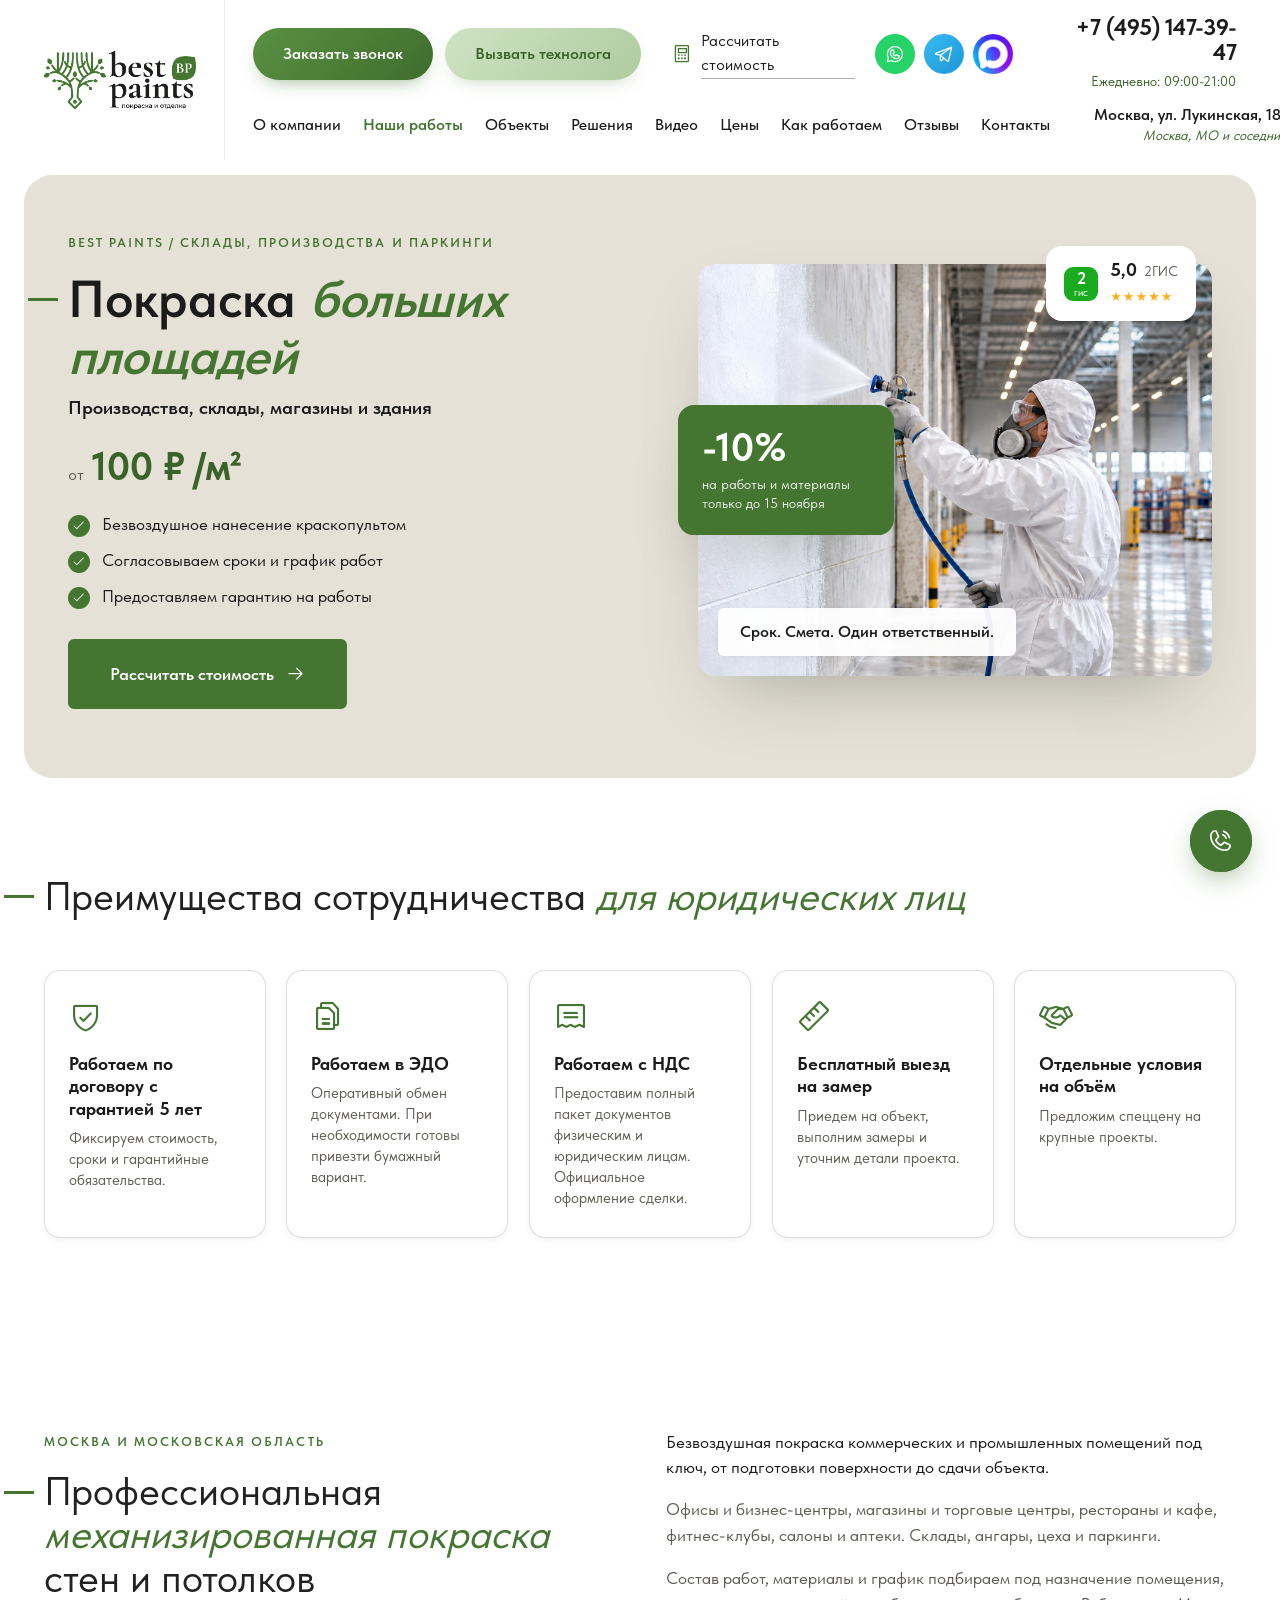
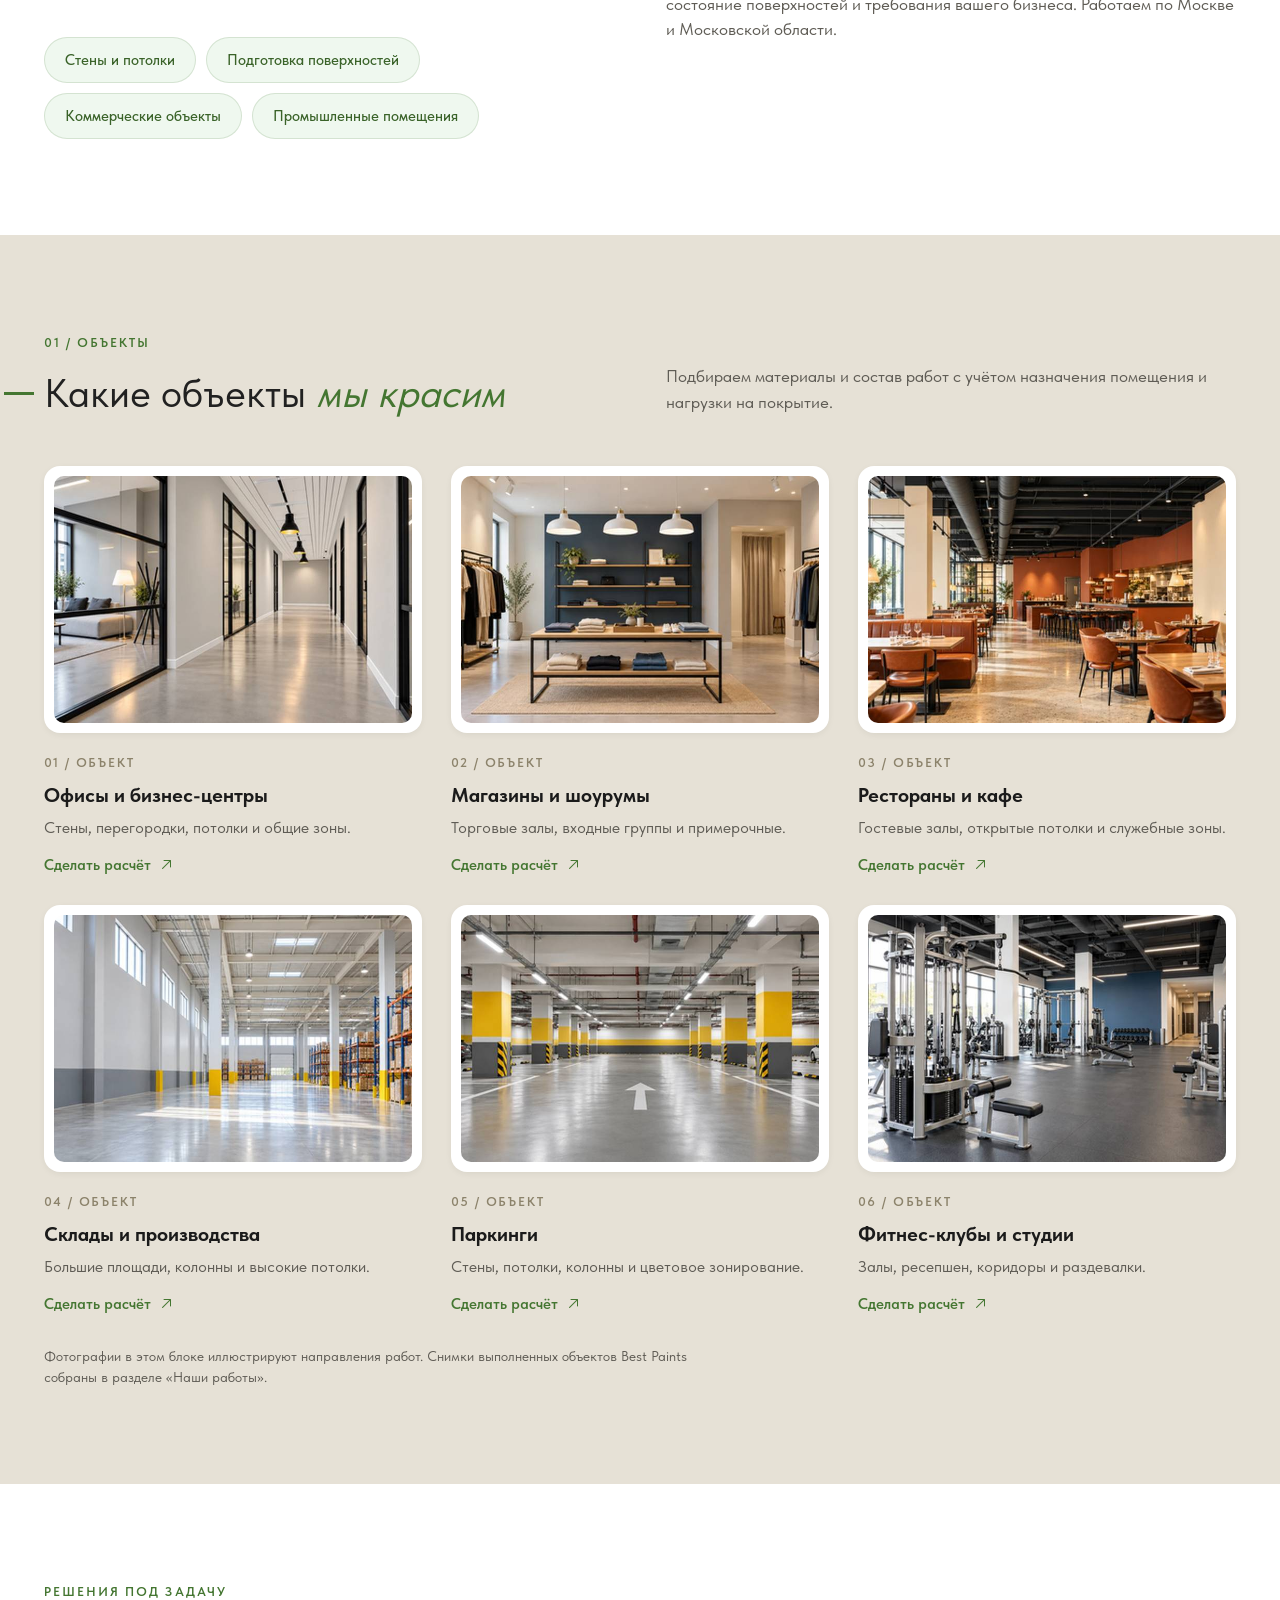
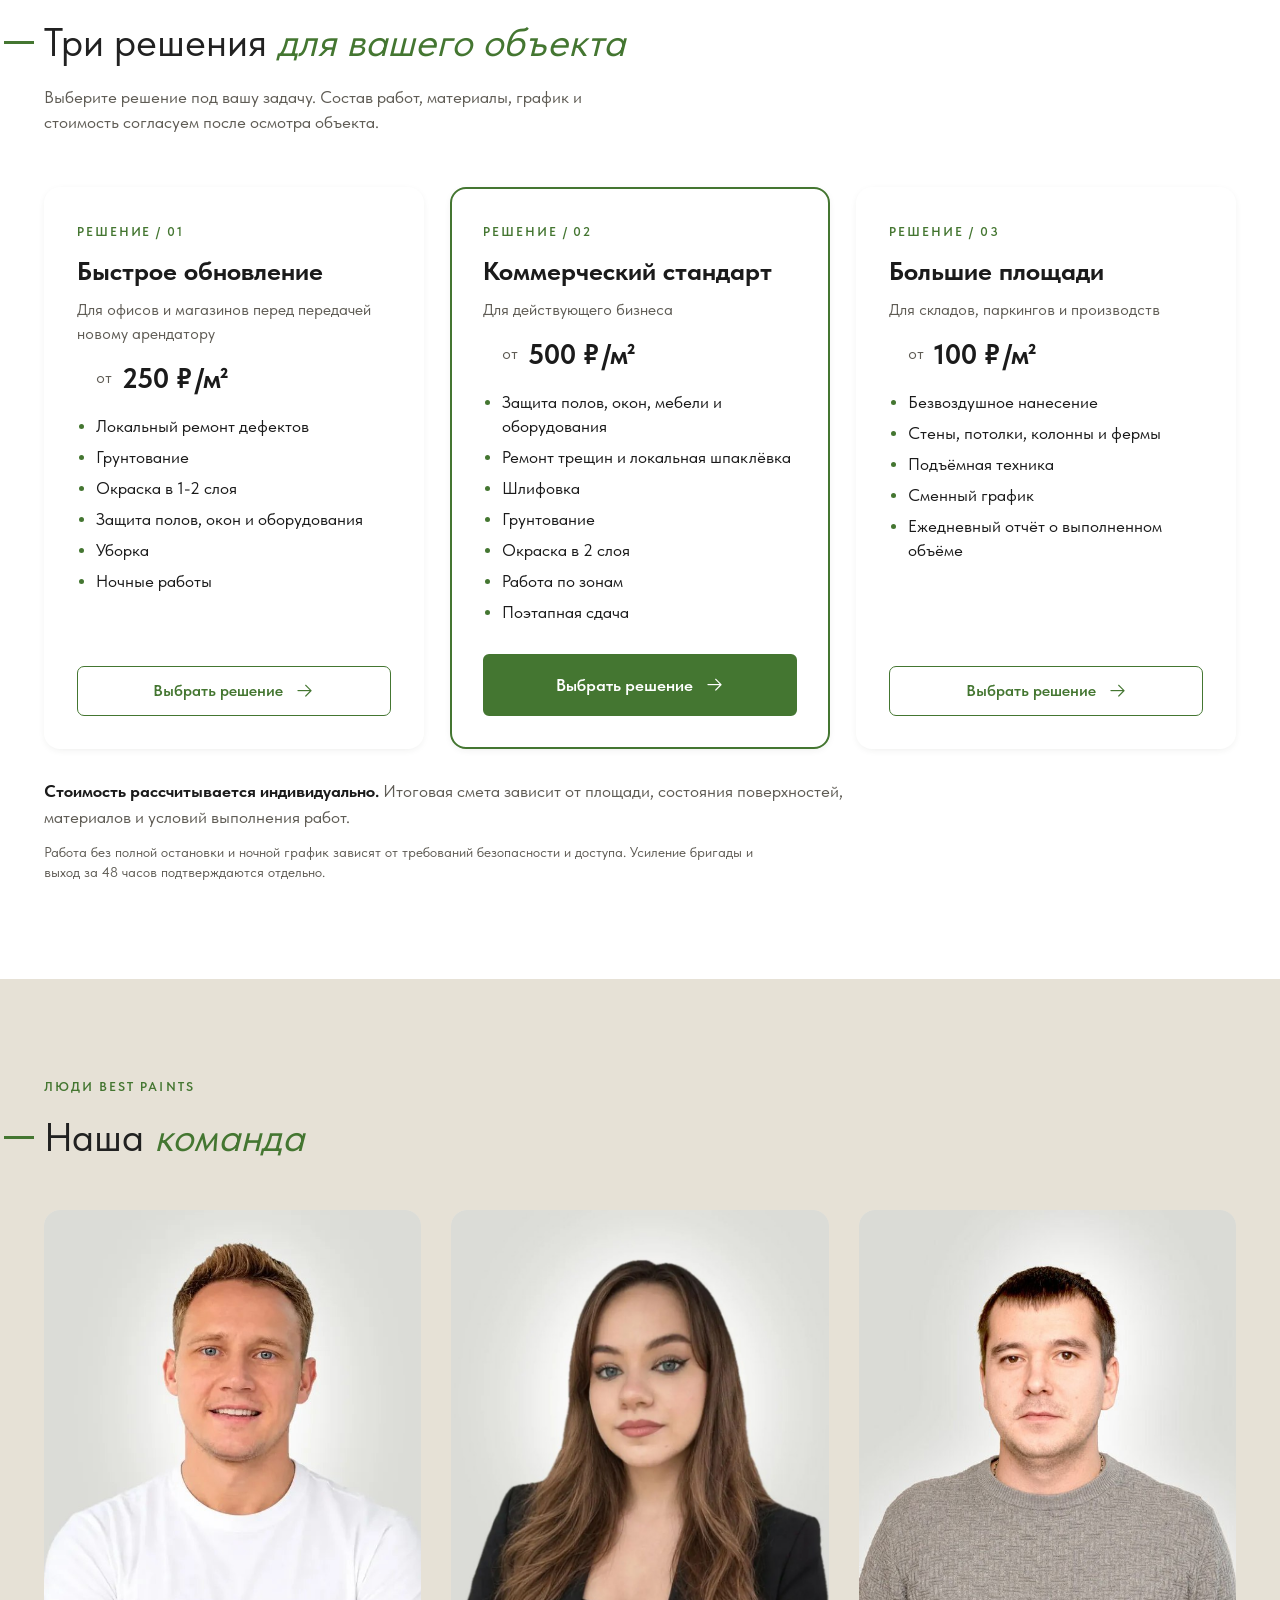
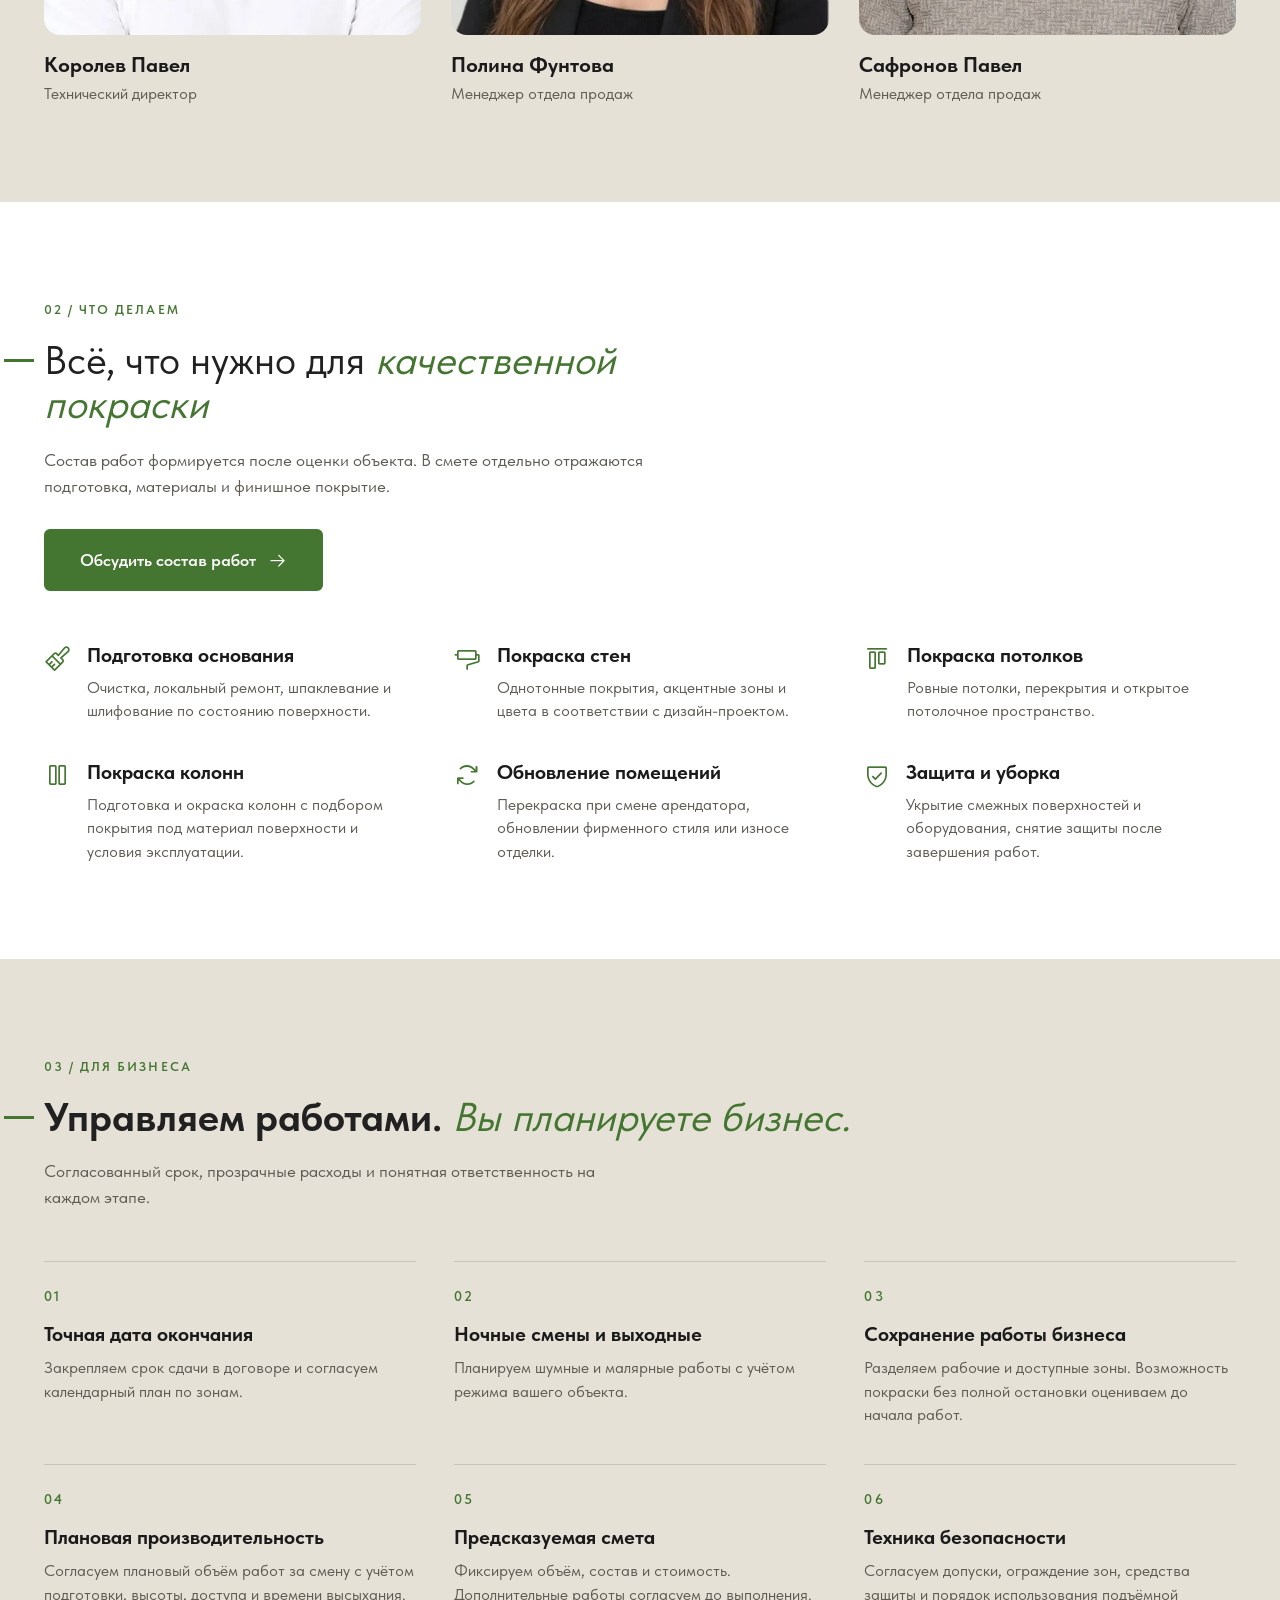
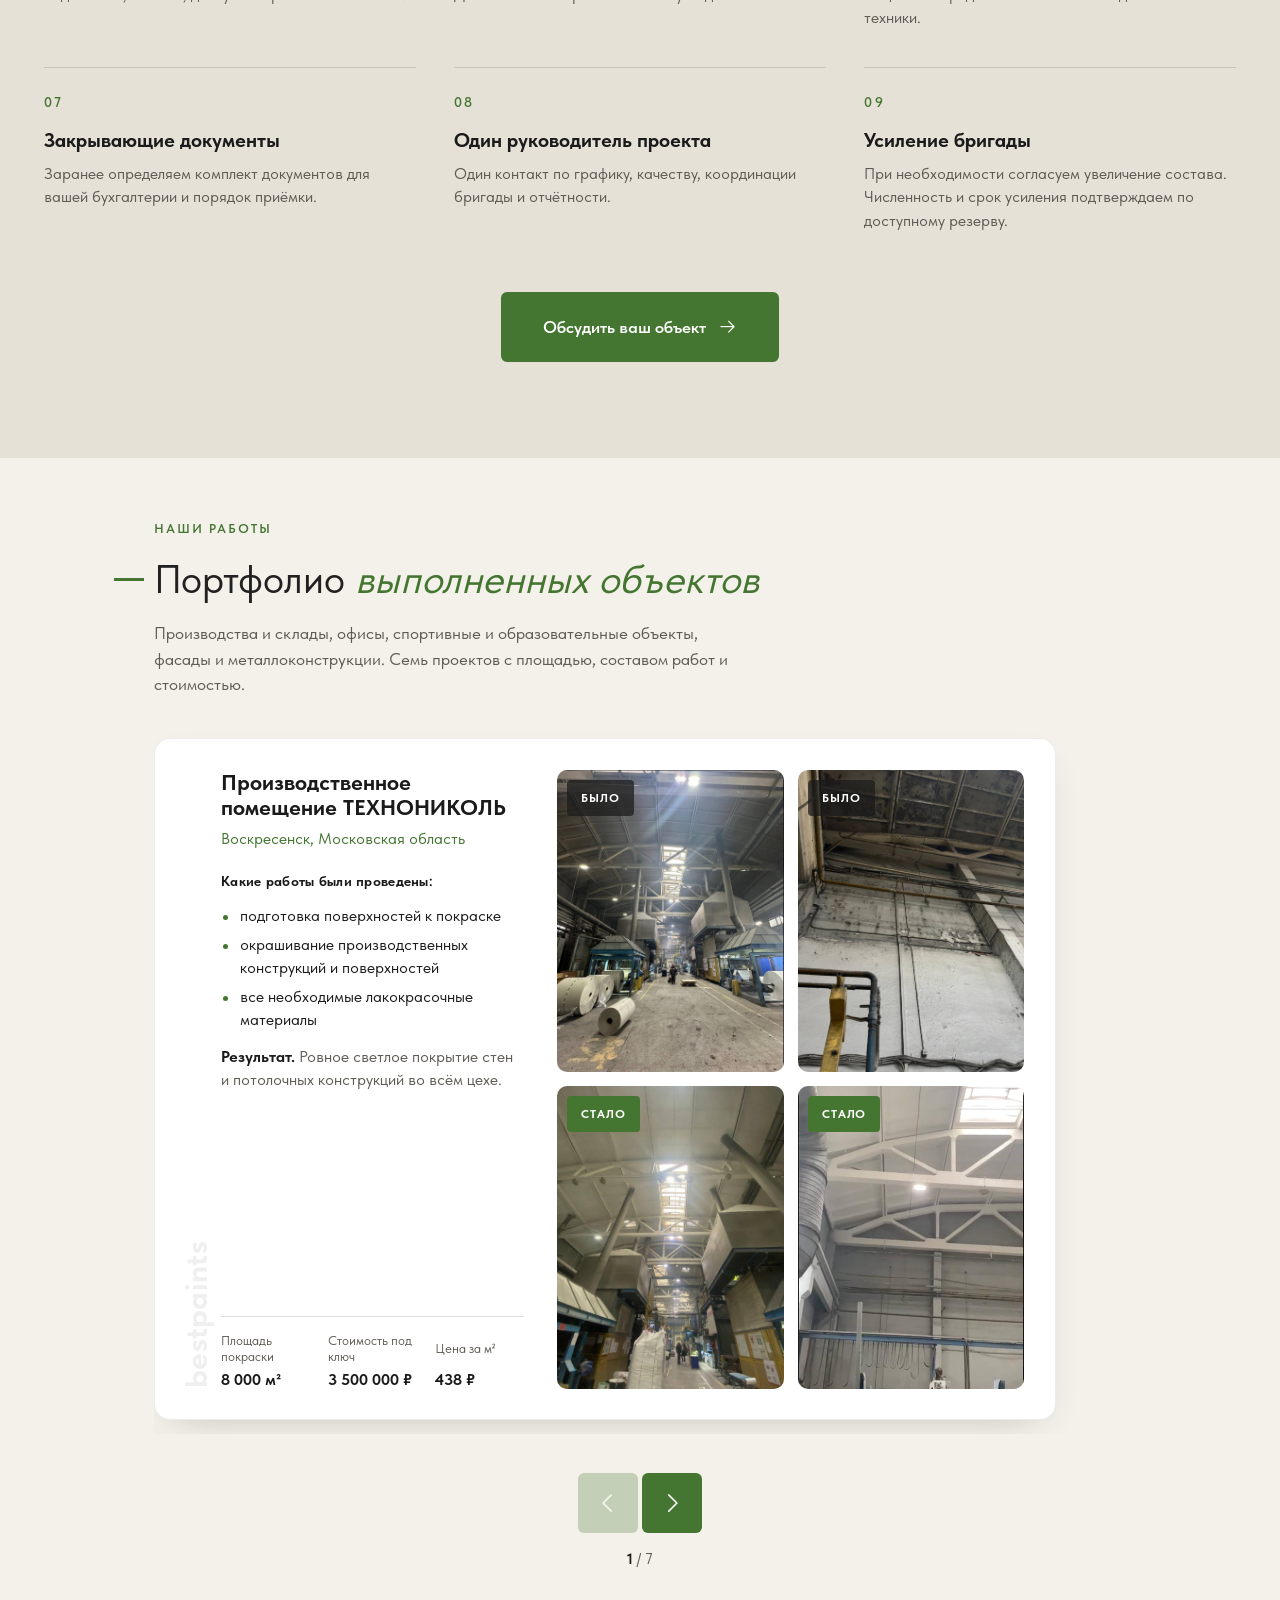
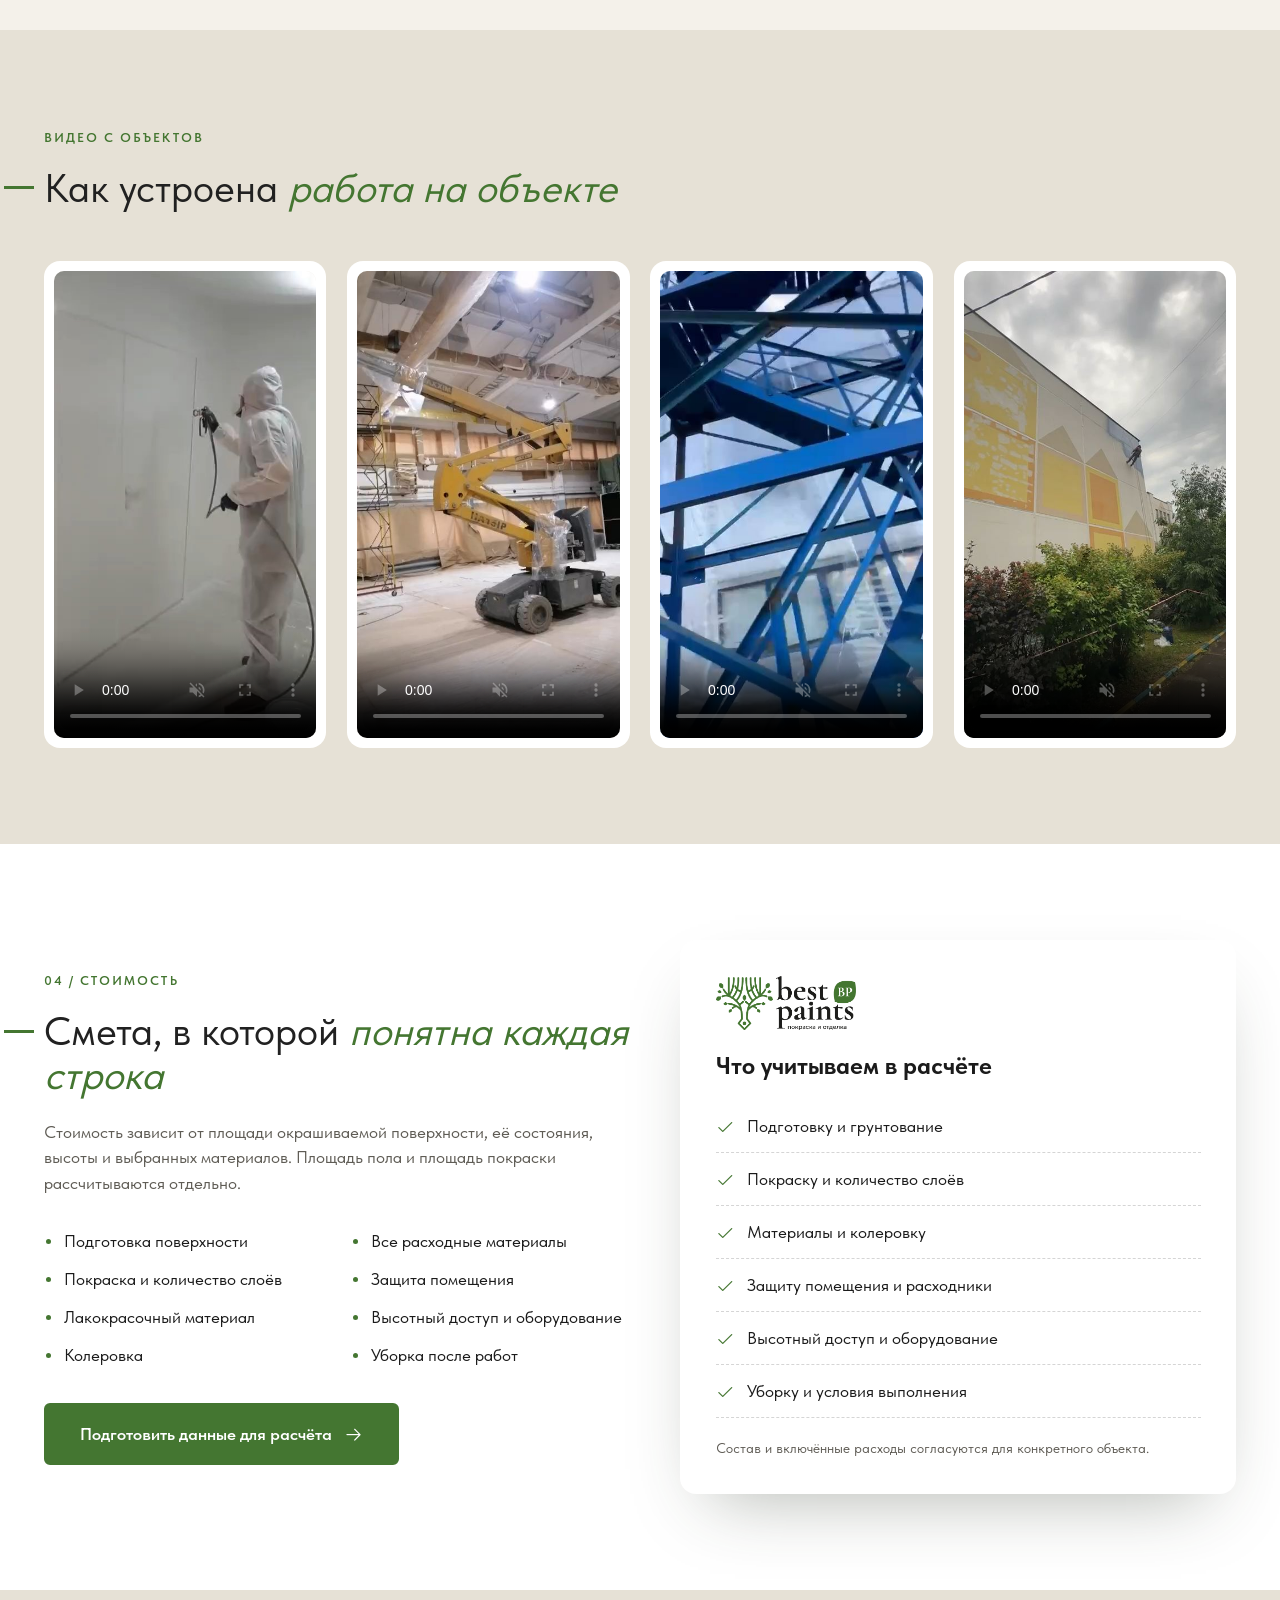
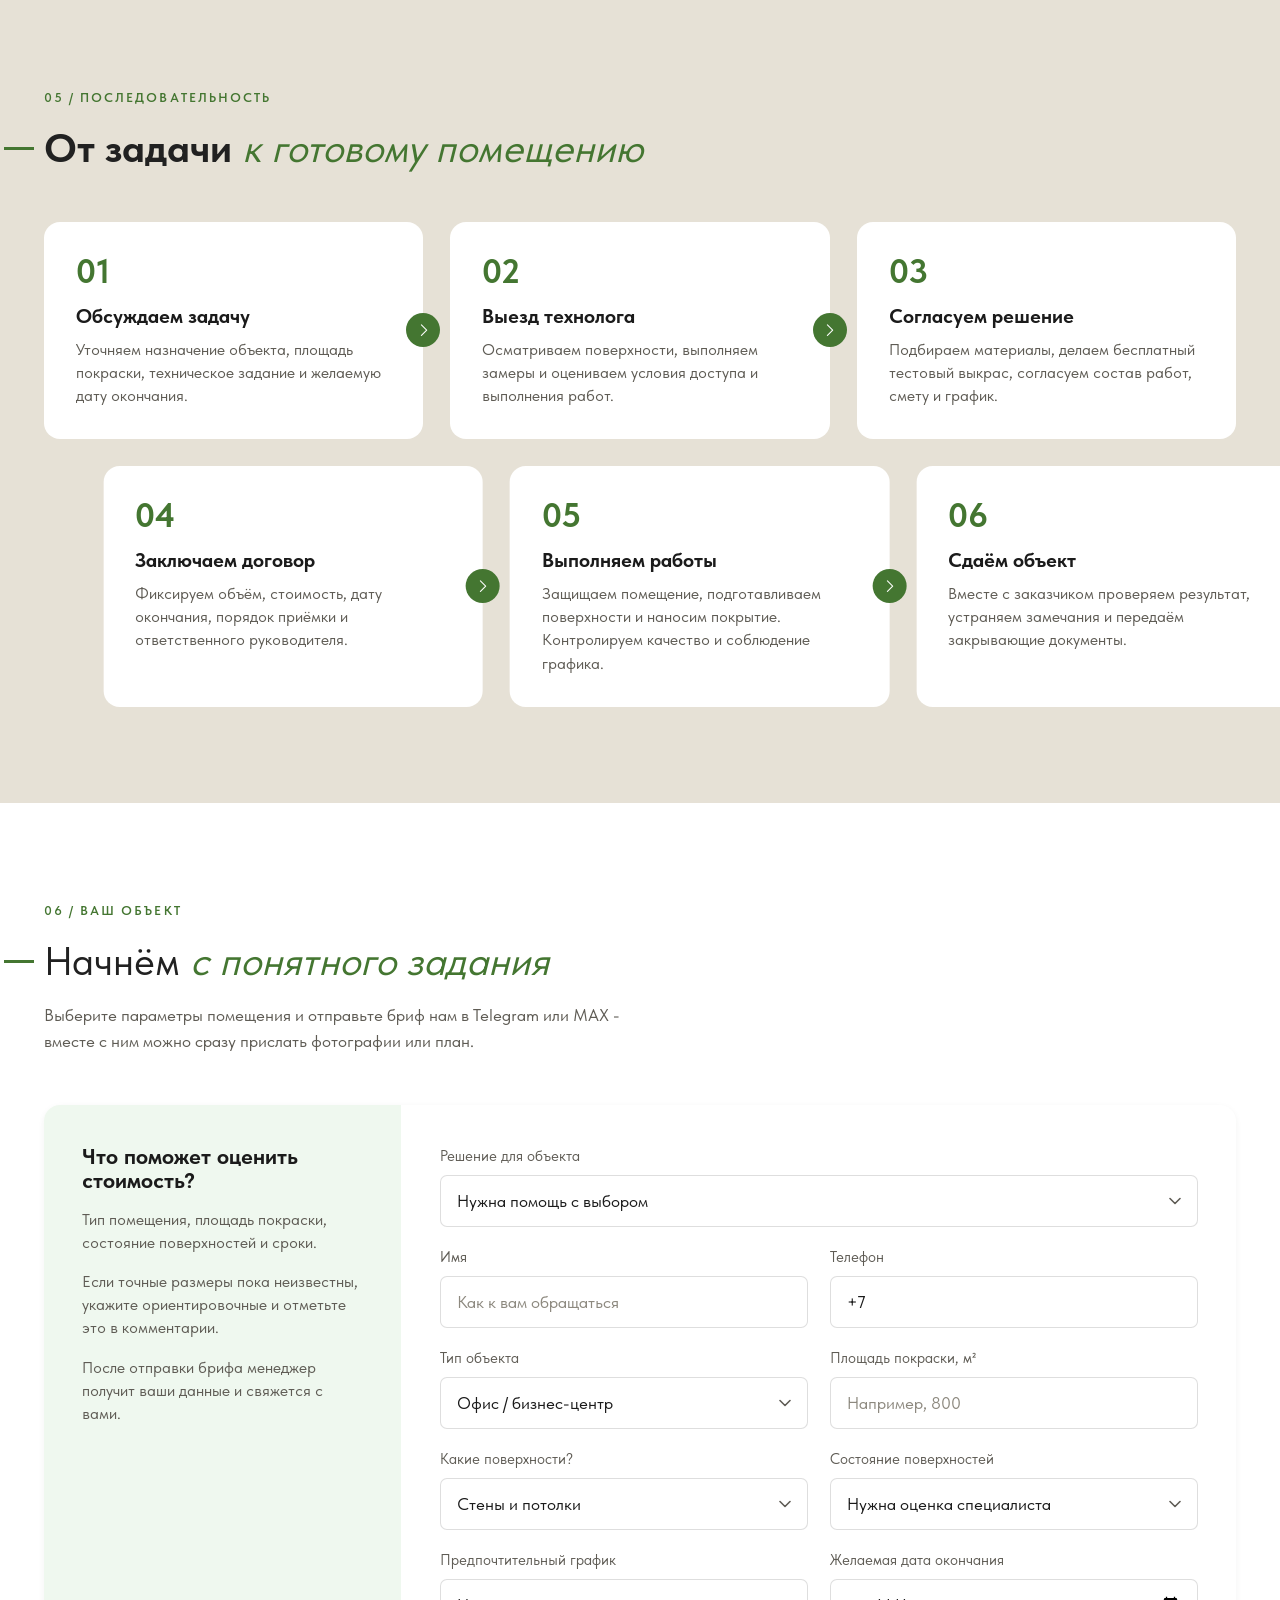
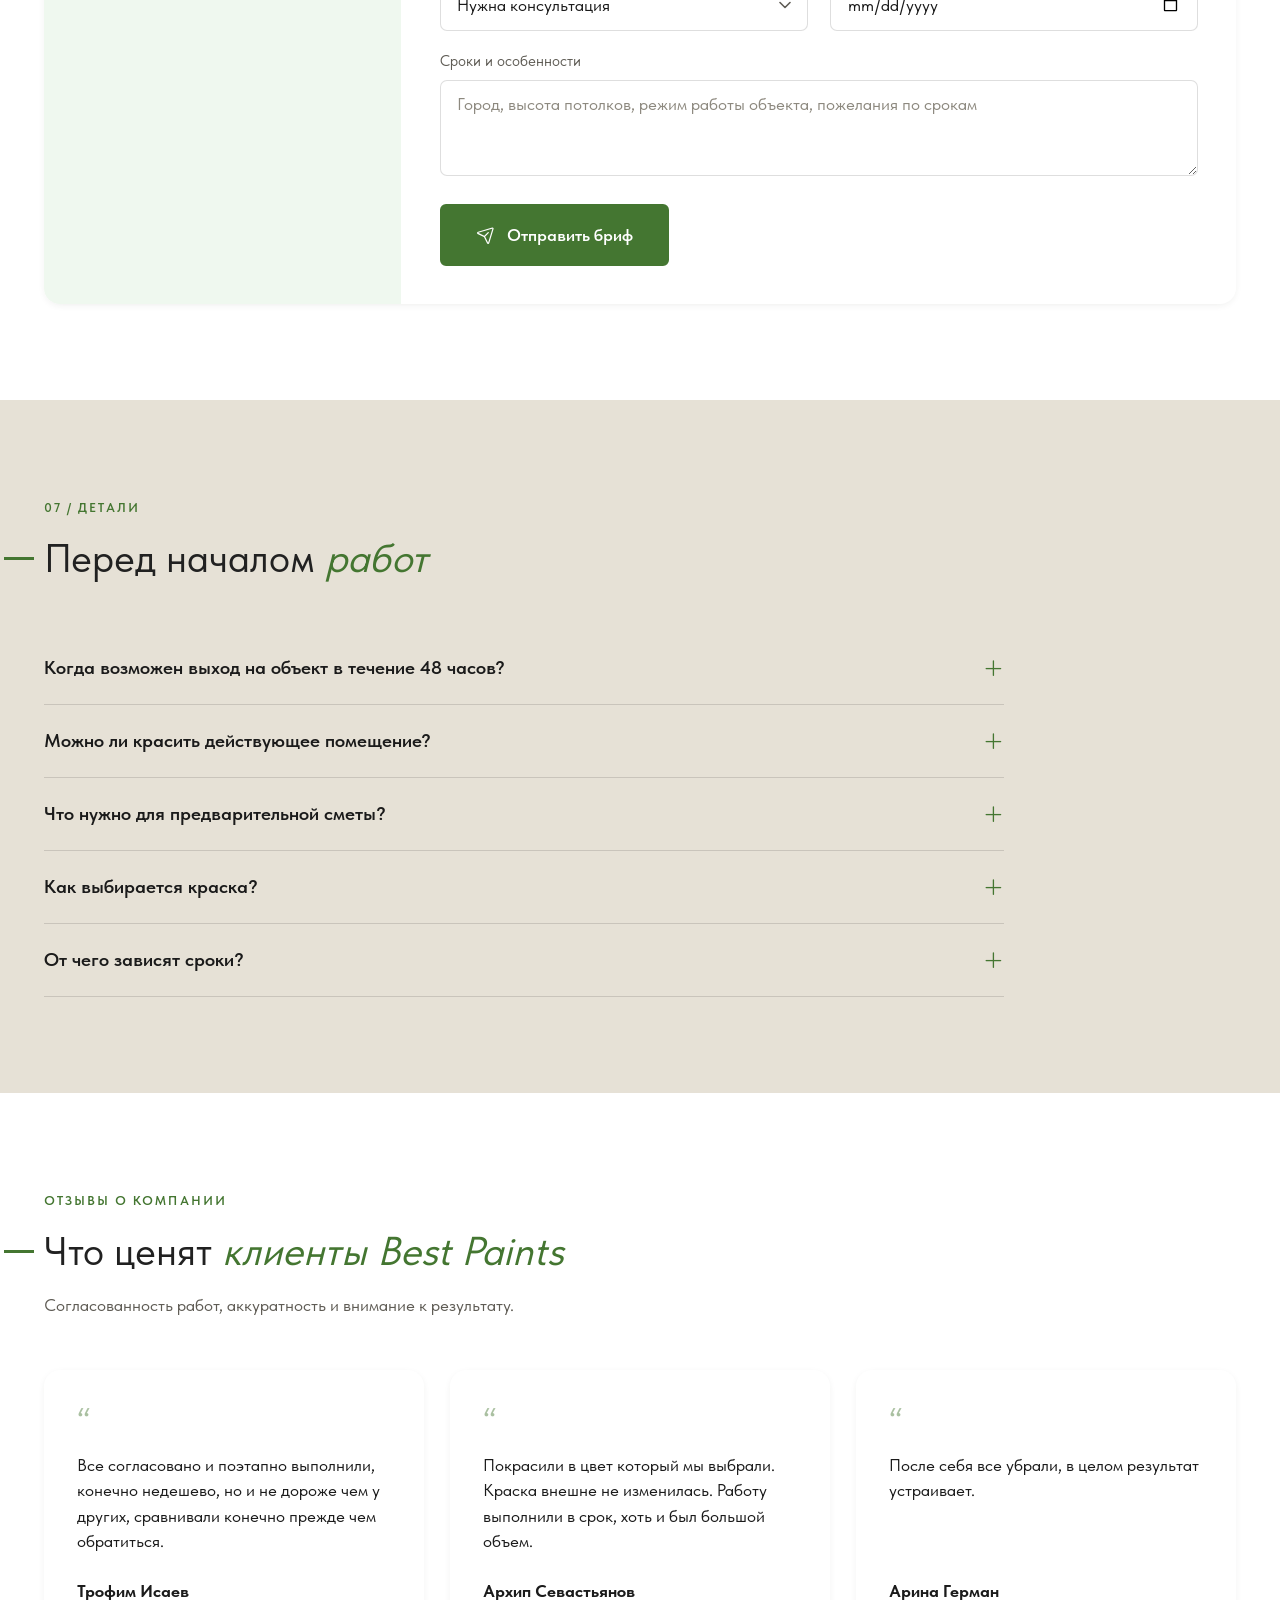
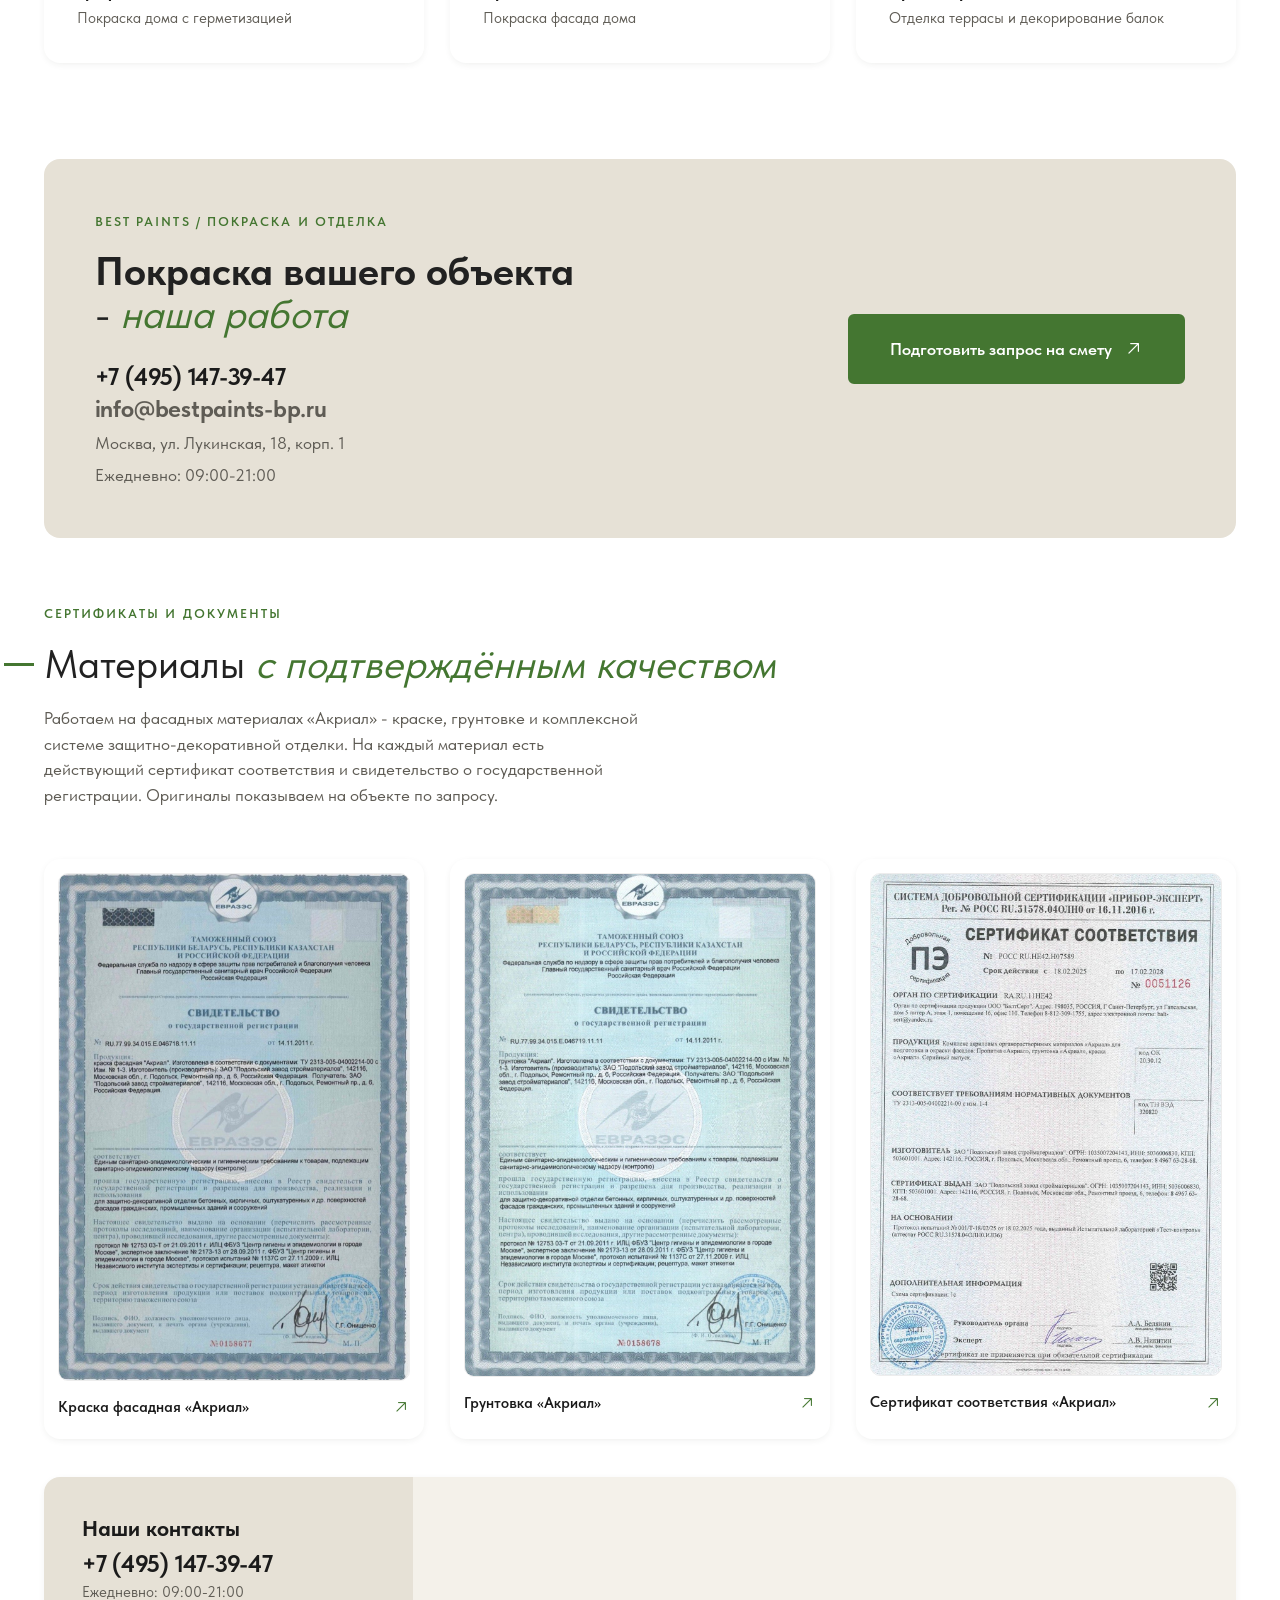
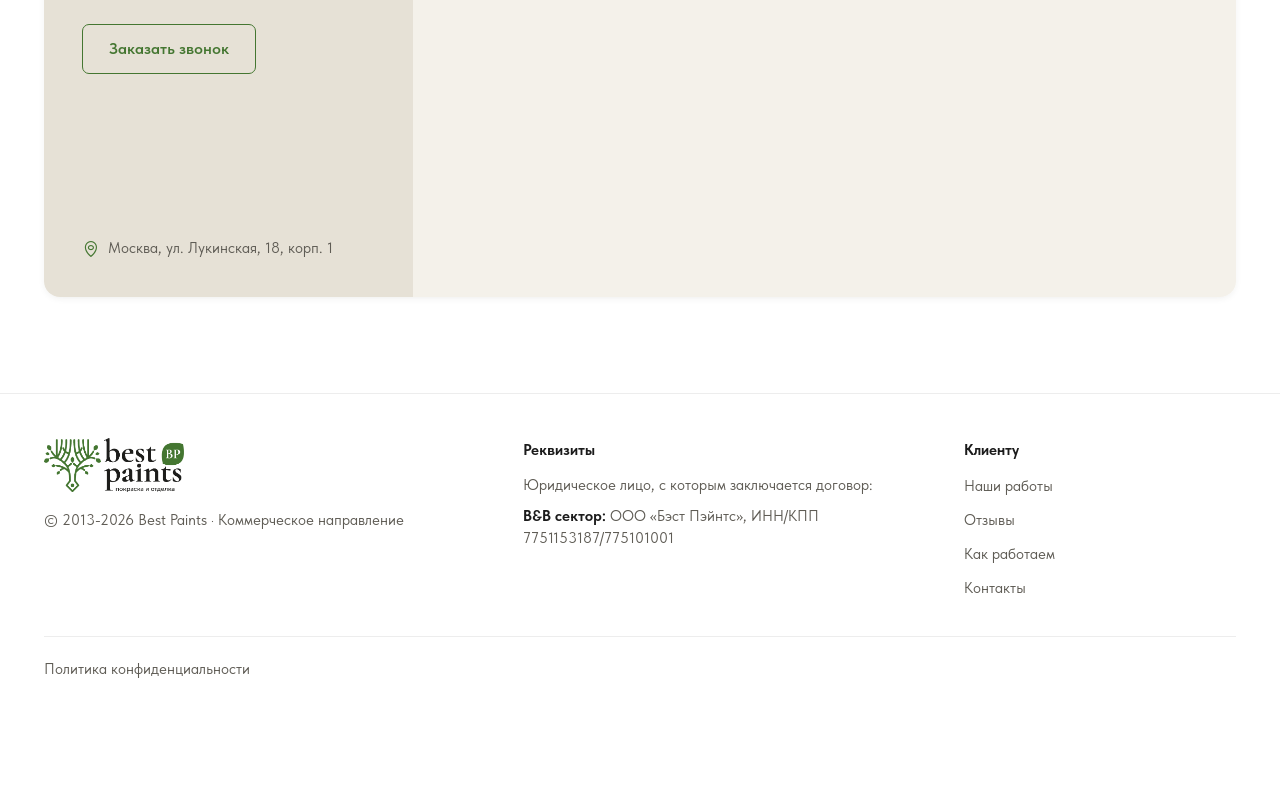
==== pokraskabigploshad/index.html @ fe9f2380 "Исключены мусорные точки ym_prefix45/75 из цели вовлечённости Скрипт вовлечённости бил в Метрику каж" ====
<!doctype html>
<html lang="ru">
<head>
<meta charset="utf-8">
<script src="https://p.dmp.one/sync?stock_key=9d982f456693cc4183f818f12b6f2833" async referrerpolicy="no-referrer-when-downgrade" charset="UTF-8"></script>
<meta name="viewport" content="width=device-width, initial-scale=1">
<title>Покраска складов и помещений большой площади | Best Paints</title>
<meta name="description" content="Безвоздушная покраска складов, производств и паркингов любой площади под ключ. Подъёмная техника, сменный график, ежедневный отчёт по объёму. Срок и смета фиксируются в договоре.">
<meta name="theme-color" content="#e6e1d6">
<link rel="icon" href="../assets/logo-bestpaints.png">

<meta property="og:type" content="website">
<meta property="og:title" content="Покраска помещений большой площади | Best Paints">
<meta property="og:description" content="Склады, производства и паркинги. Фиксируем объём, дату окончания и стоимость в договоре.">
<meta property="og:image" content="../assets/logo-bestpaints.png">

<link rel="preload" href="../assets/fonts/TildaSans-VF.woff2" as="font" type="font/woff2" crossorigin>
<link rel="stylesheet" href="../assets/fonts/phosphor.css">
<link rel="stylesheet" href="../assets/styles.css">

<script>
  window.uao_settings = {
    interval: 15,
    checkInterval: 5,
    ym: 114048938,
    ym_period_goal_prefix: 'ym_prefix',
    ym_skip_seconds: [45, 75],
    data_layer_prefix: 'dl_prefix',
    callback: function (seconds) { },
  }

  function _typeof(obj) { "@babel/helpers - typeof"; return _typeof = "function" == typeof Symbol && "symbol" == typeof Symbol.iterator ? function (obj) { return typeof obj; } : function (obj) { return obj && "function" == typeof Symbol && obj.constructor === Symbol && obj !== Symbol.prototype ? "symbol" : typeof obj; }, _typeof(obj); }
  function _classCallCheck(instance, Constructor) { if (!(instance instanceof Constructor)) { throw new TypeError("Cannot call a class as a function"); } }
  function _defineProperties(target, props) { for (var i = 0; i < props.length; i++) { var descriptor = props[i]; descriptor.enumerable = descriptor.enumerable || false; descriptor.configurable = true; if ("value" in descriptor) descriptor.writable = true; Object.defineProperty(target, _toPropertyKey(descriptor.key), descriptor); } }
  function _createClass(Constructor, protoProps, staticProps) { if (protoProps) _defineProperties(Constructor.prototype, protoProps); if (staticProps) _defineProperties(Constructor, staticProps); Object.defineProperty(Constructor, "prototype", { writable: false }); return Constructor; }
  function _defineProperty(obj, key, value) { key = _toPropertyKey(key); if (key in obj) { Object.defineProperty(obj, key, { value: value, enumerable: true, configurable: true, writable: true }); } else { obj[key] = value; } return obj; }
  function _toPropertyKey(arg) { var key = _toPrimitive(arg, "string"); return _typeof(key) === "symbol" ? key : String(key); }
  function _toPrimitive(input, hint) { if (_typeof(input) !== "object" || input === null) return input; var prim = input[Symbol.toPrimitive]; if (prim !== undefined) { var res = prim.call(input, hint || "default"); if (_typeof(res) !== "object") return res; throw new TypeError("@@toPrimitive must return a primitive value."); } return (hint === "string" ? String : Number)(input); }
  UAO_COUNT = 'uao_count';
  UAO_GLOBAL_COUNT = 'uao_global_count';
  var UALoop = /*#__PURE__*/function () {
    function UALoop(goalInterval, checkInterval) {
      _classCallCheck(this, UALoop);
      _defineProperty(this, "uao_debugger", new UADebugger());
      this.id = Math.random().toString(36);
      this.goalInterval = goalInterval;
      this.checkInterval = checkInterval;
      this.uao_debugger.isEnabled = true;
    }
    _createClass(UALoop, [{
      key: "targetCount",
      get: function get() {
        return Math.ceil(this.goalInterval / this.checkInterval);
      }
    }, {
      key: "calculate",
      value: function calculate() {
        var _sessionStorage$getIt, _sessionStorage$getIt2;
        var currentCount = (_sessionStorage$getIt = +sessionStorage.getItem(UAO_COUNT)) !== null && _sessionStorage$getIt !== void 0 ? _sessionStorage$getIt : 0;
        currentCount = currentCount + 1;
        sessionStorage.setItem(UAO_COUNT, currentCount.toString());
        var globalCount = (_sessionStorage$getIt2 = +sessionStorage.getItem(UAO_GLOBAL_COUNT)) !== null && _sessionStorage$getIt2 !== void 0 ? _sessionStorage$getIt2 : 0;
        globalCount = globalCount + 1;
        sessionStorage.setItem(UAO_GLOBAL_COUNT, globalCount.toString());
        this.uao_debugger.log("".concat(currentCount, " / ").concat(this.targetCount));
        return currentCount === this.targetCount;
      }
    }]);
    return UALoop;
  }();
  var UAObserver = /*#__PURE__*/function () {
    function UAObserver(isLoggingEnabled) {
      _classCallCheck(this, UAObserver);
      _defineProperty(this, "events", ['touchmove', 'blur', 'focus', 'focusin', 'focusout', 'resize', 'scroll', 'click', 'dblclick', 'mousedown', 'mouseup', 'mousemove', 'mouseover', 'mouseout', 'mouseenter', 'mouseleave', 'change', 'select', 'submit', 'keydown', 'keypress', 'keyup', 'error', 'load'
        //'unload'
      ]);
      _defineProperty(this, "loop", void 0);
      _defineProperty(this, "uao_debugger", new UADebugger());
      _defineProperty(this, "settings", window.uao_settings);
      _defineProperty(this, "commit", false);
      if (isLoggingEnabled) this.uao_debugger.isEnabled = true;
    }
    _createClass(UAObserver, [{
      key: "loop",
      set: function set(value) {
        this.loop = value;
      }
    }, {
      key: "start",
      value: function start() {
        this.addListeners();
        this.init();
      }
    }, {
      key: "addListeners",
      value: function addListeners() {
        var _this = this;
        this.events.forEach(function (evtName) {
          window.addEventListener(evtName, function (e) {
            if (e.isTrusted) {
              _this.commit = true;
            }
          });
        });
      }
    }, {
      key: "init",
      value: function init() {
        this.loop = new UALoop(this.settings.interval, this.settings.checkInterval);
        //this.uao_debugger.log('init', this.loop.id)
        this.setInterval();
      }
    }, {
      key: "setInterval",
      value: function setInterval() {
        var _this2 = this;
        if (+sessionStorage.getItem(UAO_COUNT) <= 0) sessionStorage.setItem(UAO_COUNT, '0');
        if (+sessionStorage.getItem(UAO_GLOBAL_COUNT) <= 0) sessionStorage.setItem(UAO_GLOBAL_COUNT, '0');
        var interval = window.setInterval(function () {
          if (_this2.commit && _this2.loop.calculate()) {
            clearInterval(interval);
            if (_this2.settings) {
              //this.uao_debugger.log('Достижение интервала активности основной цели');

              var globalCount = sessionStorage.getItem(UAO_GLOBAL_COUNT);
              var globalSeconds = globalCount * _this2.settings.checkInterval;
              if (_this2.settings.callback) _this2.settings.callback(globalSeconds);
              if (_this2.settings.ym_period_goal_prefix && _this2.settings.ym && window.ym && (!_this2.settings.ym_skip_seconds || _this2.settings.ym_skip_seconds.indexOf(globalSeconds) === -1)) {
                //this.uao_debugger.log('Достижение интервала активности периодической цели');
                window.ym(_this2.settings.ym, 'reachGoal', "".concat(_this2.settings.ym_period_goal_prefix).concat(globalSeconds));
              }
              if (_this2.settings.data_layer_prefix && window.dataLayer) {
                window.dataLayer.push({
                  event: "".concat(_this2.settings.data_layer_prefix).concat(globalSeconds)
                });
              }
            }
            sessionStorage.setItem(UAO_COUNT, '0');
            _this2.init();
          }
          _this2.commit = false;
        }, this.loop.checkInterval * 1000);
      }
    }]);
    return UAObserver;
  }();
  var UADebugger = /*#__PURE__*/function () {
    function UADebugger() {
      _classCallCheck(this, UADebugger);
      _defineProperty(this, "isEnabled", false);
    }
    _createClass(UADebugger, [{
      key: "isEnabled",
      set: function set(value) {
        this.isEnabled = value;
      }
    }, {
      key: "log",
      value: function log(message) {
        var _console;
        for (var _len = arguments.length, args = new Array(_len > 1 ? _len - 1 : 0), _key = 1; _key < _len; _key++) {
          args[_key - 1] = arguments[_key];
        }
        if (this.isEnabled) (_console = console).log.apply(_console, [message].concat(args));
      }
    }]);
    return UADebugger;
  }();
  new UAObserver(true).start();
</script>
</head>

<body id="top">

<!-- ======================================================================
     ШАПКА - структура по макету «НОВА», цвета Best Paints
     ряд 1: логотип | две кнопки-таблетки | быстрые ссылки | телефон
     ряд 2: меню | адрес
     ====================================================================== -->
<header class="hdr" id="hdr">
  <div class="wrap hdr__in">

    <a class="hdr__logo" href="#top" aria-label="Best Paints, на главную">
      <img src="../assets/logo-bestpaints.png" alt="Best Paints, покраска и отделка" width="535" height="205">
    </a>

    <div class="hdr__r1">
      <div class="hdr__cta">
        <button class="hdr__pill" type="button" data-modal-open>Заказать звонок</button>
        <button class="hdr__pill hdr__pill--2" type="button" data-modal-open="technologist">Вызвать технолога</button>
      </div>

      <div class="hdr__quick">
        <a href="#estimate"><i class="ph ph-calculator" aria-hidden="true"></i><span>Рассчитать стоимость</span></a>
      </div>

      <div class="hdr__msg">
        <a class="hdr__msg--wa" href="https://wa.me/79362430591" target="_blank" rel="noopener" aria-label="Написать в WhatsApp">
          <i class="ph ph-whatsapp-logo" aria-hidden="true"></i>
        </a>
        <a class="hdr__msg--tg" href="https://t.me/+79362430591" target="_blank" rel="noopener" aria-label="Написать в Telegram">
          <i class="ph ph-telegram-logo" aria-hidden="true"></i>
        </a>
        <!-- у MAX нет фирменной иконки в Phosphor (слишком новый мессенджер) -
             логотип взят с max.ru/apple-touch-icon.png -->
        <a class="hdr__msg--max" href="https://max.ru/u/f9LHodD0cOJbqw_KXwoUQr9tVkbRtl4D8BnzQSeBSvZsP31yvSotc_RxgAs" target="_blank" rel="noopener" aria-label="Написать в MAX">
          <img src="../assets/img/icon-max.png" alt="" width="40" height="40">
        </a>
      </div>

      <div class="hdr__phone">
        <a href="tel:+74951473947"><b>+7 (495) 147-39-47</b></a>
        <small>Ежедневно: 09:00-21:00</small>
      </div>
    </div>

    <div class="hdr__r2">
      <nav class="hdr__nav" aria-label="Основное меню">
        <a href="#about">О компании</a>
        <a href="#works" class="is-accent">Наши работы</a>
        <a href="#objects">Объекты</a>
        <a href="#packages">Решения</a>
        <a href="#video">Видео</a>
        <a href="#price">Цены</a>
        <a href="#process">Как работаем</a>
        <a href="#reviews">Отзывы</a>
        <a href="#contacts">Контакты</a>
      </nav>

      <a class="hdr__addr" href="https://yandex.ru/maps/org/145742352470/" target="_blank" rel="noopener">
        <b>Москва, ул. Лукинская, 18, корп. 1</b>
        <small>Москва, МО и соседние области</small>
      </a>
    </div>

    <div class="hdr__mob">
      <a class="hdr__icobtn" href="tel:+74951473947" aria-label="Позвонить"><i class="ph ph-phone" aria-hidden="true"></i></a>
      <button class="hdr__icobtn burger" id="burger" type="button" aria-expanded="false" aria-controls="mobnav" aria-label="Меню">
        <span></span><span></span><span></span>
      </button>
    </div>

  </div>
</header>

<nav class="mobnav" id="mobnav" aria-label="Мобильное меню">
  <a class="mobnav__link" href="#works">Наши работы <i class="ph ph-arrow-up-right" aria-hidden="true"></i></a>
  <a class="mobnav__link" href="#objects">Объекты <i class="ph ph-arrow-up-right" aria-hidden="true"></i></a>
  <a class="mobnav__link" href="#packages">Решения <i class="ph ph-arrow-up-right" aria-hidden="true"></i></a>
  <a class="mobnav__link" href="#video">Видео <i class="ph ph-arrow-up-right" aria-hidden="true"></i></a>
  <a class="mobnav__link" href="#price">Цены <i class="ph ph-arrow-up-right" aria-hidden="true"></i></a>
  <a class="mobnav__link" href="#process">Как работаем <i class="ph ph-arrow-up-right" aria-hidden="true"></i></a>
  <a class="mobnav__link" href="#reviews">Отзывы <i class="ph ph-arrow-up-right" aria-hidden="true"></i></a>
  <a class="mobnav__link" href="#contacts">Контакты <i class="ph ph-arrow-up-right" aria-hidden="true"></i></a>

  <div class="mobnav__foot">
    <a class="btn btn--block" href="#estimate">Подготовить запрос на смету</a>
    <button class="btn btn--outline btn--block" type="button" data-modal-open>Заказать звонок</button>
    <p class="meta">
      +7 (495) 147-39-47<br>
      Москва, ул. Лукинская, 18, корп. 1<br>
      Ежедневно: 09:00-21:00
    </p>
  </div>
</nav>

<main>

<!-- ====================== ПЕРВЫЙ ЭКРАН ====================== -->
<section class="hero">
  <div class="wrap hero__grid">

    <div class="reveal">
      <span class="eyebrow">Best Paints / Склады, производства и паркинги</span>
      <h1 class="h1 dashed">Покраска <em class="accent">больших площадей</em></h1>

      <p class="hero__strong">Производства, склады, магазины и здания</p>

      <p class="hero__price"><span class="hero__price-pre">от</span><b>100 ₽</b><span class="hero__price-unit">/м²</span></p>

      <ul class="hero__checks">
        <li><span class="check-badge"><i class="ph ph-check" aria-hidden="true"></i></span>Безвоздушное нанесение краскопультом</li>
        <li><span class="check-badge"><i class="ph ph-check" aria-hidden="true"></i></span>Согласовываем сроки и график работ</li>
        <li><span class="check-badge"><i class="ph ph-check" aria-hidden="true"></i></span>Предоставляем гарантию на работы</li>
      </ul>

      <div class="hero__cta">
        <a class="btn btn--lg" href="#estimate">
          Рассчитать стоимость
          <i class="ph ph-arrow-right" aria-hidden="true"></i>
        </a>
      </div>
    </div>

    <div class="hero__media reveal" style="--d:120ms">
      <div class="ratings">
        <!-- ССЫЛКА: подставьте адрес карточки компании в 2ГИС и замените div на <a href="..."> -->
        <div class="rating">
          <span class="rating__mark rating__mark--gis" aria-hidden="true">2<i>ГИС</i></span>
          <span>
            <span class="rating__val"><b>5,0</b><span>2ГИС</span></span>
            <span class="rating__stars" aria-hidden="true">★★★★★</span>
          </span>
        </div>
      </div>
      <img src="../assets/img/hero-bigploshad.jpg"
           alt="Маляр Best Paints наносит краску краскопультом на стену склада в СИЗ"
           width="1448" height="1086" fetchpriority="high" decoding="async">
      <div class="hero__promo">
        <b>-10%</b>
        <p>на работы и материалы<br>только до 15 ноября</p>
      </div>
      <p class="hero__tag">Срок. Смета. Один ответственный.</p>
    </div>

  </div>
</section>


<!-- ====================== ПРЕИМУЩЕСТВА ДЛЯ ЮРЛИЦ ====================== -->
<section class="section" id="legal">
  <div class="wrap">

    <div class="sec-head reveal">
      <h2 class="h2 dashed">Преимущества сотрудничества <em class="accent">для юридических лиц</em></h2>
    </div>

    <div class="perks">
      <div class="perks__item reveal">
        <i class="ph ph-shield-check" aria-hidden="true"></i>
        <h3>Работаем по договору с гарантией 5 лет</h3>
        <p>Фиксируем стоимость, сроки и гарантийные обязательства.</p>
      </div>
      <div class="perks__item reveal" style="--d:60ms">
        <i class="ph ph-files" aria-hidden="true"></i>
        <h3>Работаем в ЭДО</h3>
        <p>Оперативный обмен документами. При необходимости готовы привезти бумажный вариант.</p>
      </div>
      <div class="perks__item reveal" style="--d:120ms">
        <i class="ph ph-receipt" aria-hidden="true"></i>
        <h3>Работаем с НДС</h3>
        <p>Предоставим полный пакет документов физическим и юридическим лицам. Официальное оформление сделки.</p>
      </div>
      <div class="perks__item reveal" style="--d:180ms">
        <i class="ph ph-ruler" aria-hidden="true"></i>
        <h3>Бесплатный выезд на замер</h3>
        <p>Приедем на объект, выполним замеры и уточним детали проекта.</p>
      </div>
      <div class="perks__item reveal" style="--d:240ms">
        <i class="ph ph-handshake" aria-hidden="true"></i>
        <h3>Отдельные условия на объём</h3>
        <p>Предложим спеццену на крупные проекты.</p>
      </div>
    </div>

  </div>
</section>


<!-- ====================== ВВОДНЫЙ БЛОК ====================== -->
<section class="section" id="about">
  <div class="wrap split">

    <div class="reveal">
      <span class="eyebrow">Москва и Московская область</span>
      <h2 class="h2 dashed">Профессиональная <em class="accent">механизированная покраска</em> стен и потолков</h2>
      <div class="chips" style="margin-top:38px">
        <span class="chip">Стены и потолки</span>
        <span class="chip">Подготовка поверхностей</span>
        <span class="chip">Коммерческие объекты</span>
        <span class="chip">Промышленные помещения</span>
      </div>
    </div>

    <div class="split__text reveal" style="--d:100ms">
      <p class="lead">
        Безвоздушная покраска коммерческих и промышленных помещений под ключ,
        от подготовки поверхности до сдачи объекта.
      </p>
      <p class="body">
        Офисы и бизнес-центры, магазины и торговые центры, рестораны и кафе,
        фитнес-клубы, салоны и аптеки. Склады, ангары, цеха и паркинги.
      </p>
      <p class="body">
        Состав работ, материалы и график подбираем под назначение помещения,
        состояние поверхностей и требования вашего бизнеса. Работаем по Москве
        и Московской области.
      </p>
    </div>

  </div>
</section>


<!-- ====================== ОБЪЕКТЫ ====================== -->
<section class="section section--warm" id="objects">
  <div class="wrap">

    <div class="sec-head split reveal">
      <div>
        <span class="eyebrow">01 / Объекты</span>
        <h2 class="h2 dashed">Какие объекты <em class="accent">мы красим</em></h2>
      </div>
      <p class="body" style="align-self:end">
        Подбираем материалы и состав работ с учётом назначения помещения
        и нагрузки на покрытие.
      </p>
    </div>

    <div class="cards">

      <article class="card reveal">
        <div class="card__frame">
          <img src="../assets/img/obj-office.jpg" alt="Офисный коридор со стеклянными перегородками"
               width="760" height="475" loading="lazy" decoding="async">
        </div>
        <div class="card__cap">
          <span class="card__num">01 / Объект</span>
          <h3>Офисы и бизнес-центры</h3>
          <p>Стены, перегородки, потолки и общие зоны.</p>
          <a class="link-arrow" href="#estimate">Сделать расчёт <i class="ph ph-arrow-up-right" aria-hidden="true"></i></a>
        </div>
      </article>

      <article class="card reveal" style="--d:70ms">
        <div class="card__frame">
          <img src="../assets/img/obj-retail.jpg" alt="Торговый зал магазина"
               width="760" height="475" loading="lazy" decoding="async">
        </div>
        <div class="card__cap">
          <span class="card__num">02 / Объект</span>
          <h3>Магазины и шоурумы</h3>
          <p>Торговые залы, входные группы и примерочные.</p>
          <a class="link-arrow" href="#estimate">Сделать расчёт <i class="ph ph-arrow-up-right" aria-hidden="true"></i></a>
        </div>
      </article>

      <article class="card reveal" style="--d:140ms">
        <div class="card__frame">
          <img src="../assets/img/obj-resto.jpg" alt="Гостевой зал ресторана с открытым потолком"
               width="760" height="475" loading="lazy" decoding="async">
        </div>
        <div class="card__cap">
          <span class="card__num">03 / Объект</span>
          <h3>Рестораны и кафе</h3>
          <p>Гостевые залы, открытые потолки и служебные зоны.</p>
          <a class="link-arrow" href="#estimate">Сделать расчёт <i class="ph ph-arrow-up-right" aria-hidden="true"></i></a>
        </div>
      </article>

      <article class="card reveal">
        <div class="card__frame">
          <img src="../assets/img/obj-warehouse.jpg" alt="Складское помещение с высокими потолками"
               width="760" height="475" loading="lazy" decoding="async">
        </div>
        <div class="card__cap">
          <span class="card__num">04 / Объект</span>
          <h3>Склады и производства</h3>
          <p>Большие площади, колонны и высокие потолки.</p>
          <a class="link-arrow" href="#estimate">Сделать расчёт <i class="ph ph-arrow-up-right" aria-hidden="true"></i></a>
        </div>
      </article>

      <article class="card reveal" style="--d:70ms">
        <div class="card__frame">
          <img src="../assets/img/obj-parking.jpg" alt="Подземный паркинг с окрашенными колоннами"
               width="760" height="475" loading="lazy" decoding="async">
        </div>
        <div class="card__cap">
          <span class="card__num">05 / Объект</span>
          <h3>Паркинги</h3>
          <p>Стены, потолки, колонны и цветовое зонирование.</p>
          <a class="link-arrow" href="#estimate">Сделать расчёт <i class="ph ph-arrow-up-right" aria-hidden="true"></i></a>
        </div>
      </article>

      <article class="card reveal" style="--d:140ms">
        <div class="card__frame">
          <img src="../assets/img/obj-gym.jpg" alt="Зал фитнес-клуба"
               width="760" height="475" loading="lazy" decoding="async">
        </div>
        <div class="card__cap">
          <span class="card__num">06 / Объект</span>
          <h3>Фитнес-клубы и студии</h3>
          <p>Залы, ресепшен, коридоры и раздевалки.</p>
          <a class="link-arrow" href="#estimate">Сделать расчёт <i class="ph ph-arrow-up-right" aria-hidden="true"></i></a>
        </div>
      </article>

    </div>

    <p class="note">
      Фотографии в этом блоке иллюстрируют направления работ.
      Снимки выполненных объектов Best Paints собраны в разделе «Наши работы».
    </p>

  </div>
</section>


<!-- ====================== РЕШЕНИЯ ====================== -->
<section class="section" id="packages">
  <div class="wrap">

    <div class="sec-head reveal">
      <span class="eyebrow">Решения под задачу</span>
      <h2 class="h2 dashed">Три решения <em class="accent">для вашего объекта</em></h2>
      <p class="body">
        Выберите решение под вашу задачу. Состав работ, материалы, график
        и стоимость согласуем после осмотра объекта.
      </p>
    </div>

    <div class="packs">

      <article class="pack reveal">
        <span class="pack__num">Решение / 01</span>
        <h3>Быстрое обновление</h3>
        <p class="pack__for">Для офисов и магазинов перед передачей новому арендатору</p>
        <p class="pack__price"><span class="pack__price-pre">от</span><b>250 ₽</b><span class="pack__price-unit">/м²</span></p>
        <ul class="dots dots--green">
          <li>Локальный ремонт дефектов</li>
          <li>Грунтование</li>
          <li>Окраска в 1-2 слоя</li>
          <li>Защита полов, окон и оборудования</li>
          <li>Уборка</li>
          <li>Ночные работы</li>
        </ul>
        <button class="btn btn--outline" type="button" data-package="Быстрое обновление">Выбрать решение <i class="ph ph-arrow-right" aria-hidden="true"></i></button>
      </article>

      <article class="pack pack--featured reveal" style="--d:80ms">
        <span class="pack__num">Решение / 02</span>
        <h3>Коммерческий стандарт</h3>
        <p class="pack__for">Для действующего бизнеса</p>
        <p class="pack__price"><span class="pack__price-pre">от</span><b>500 ₽</b><span class="pack__price-unit">/м²</span></p>
        <ul class="dots dots--green">
          <li>Защита полов, окон, мебели и оборудования</li>
          <li>Ремонт трещин и локальная шпаклёвка</li>
          <li>Шлифовка</li>
          <li>Грунтование</li>
          <li>Окраска в 2 слоя</li>
          <li>Работа по зонам</li>
          <li>Поэтапная сдача</li>
        </ul>
        <button class="btn" type="button" data-package="Коммерческий стандарт">Выбрать решение <i class="ph ph-arrow-right" aria-hidden="true"></i></button>
      </article>

      <article class="pack reveal" style="--d:160ms">
        <span class="pack__num">Решение / 03</span>
        <h3>Большие площади</h3>
        <p class="pack__for">Для складов, паркингов и производств</p>
        <p class="pack__price"><span class="pack__price-pre">от</span><b>100 ₽</b><span class="pack__price-unit">/м²</span></p>
        <ul class="dots dots--green">
          <li>Безвоздушное нанесение</li>
          <li>Стены, потолки, колонны и фермы</li>
          <li>Подъёмная техника</li>
          <li>Сменный график</li>
          <li>Ежедневный отчёт о выполненном объёме</li>
        </ul>
        <button class="btn btn--outline" type="button" data-package="Большие площади">Выбрать решение <i class="ph ph-arrow-right" aria-hidden="true"></i></button>
      </article>

    </div>

    <p class="packs-note reveal">
      <b>Стоимость рассчитывается индивидуально.</b>
      Итоговая смета зависит от площади, состояния поверхностей, материалов
      и условий выполнения работ.
    </p>
    <p class="fine reveal" style="margin-top:12px">
      Работа без полной остановки и ночной график зависят от требований безопасности
      и доступа. Усиление бригады и выход за 48 часов подтверждаются отдельно.
    </p>

  </div>
</section>


<!-- ====================== КОМАНДА ====================== -->
<section class="section section--warm" id="team">
  <div class="wrap">

    <div class="sec-head reveal">
      <span class="eyebrow">Люди Best Paints</span>
      <h2 class="h2 dashed">Наша <em class="accent">команда</em></h2>
    </div>

    <div class="team">
      <article class="person reveal">
        <div class="person__ph">
          <img src="../assets/team/team-korolev.jpg" alt="Королев Павел - технический директор"
               width="700" height="700" loading="lazy" decoding="async">
        </div>
        <h3>Королев Павел</h3>
        <p>Технический директор</p>
      </article>

      <article class="person reveal" style="--d:70ms">
        <div class="person__ph">
          <img src="../assets/team/team-funtova.jpg" alt="Полина Фунтова - менеджер отдела продаж"
               width="900" height="900" loading="lazy" decoding="async">
        </div>
        <h3>Полина Фунтова</h3>
        <p>Менеджер отдела продаж</p>
      </article>

      <article class="person reveal" style="--d:140ms">
        <div class="person__ph">
          <img src="../assets/team/team-safronov.jpg" alt="Сафронов Павел - менеджер отдела продаж"
               width="700" height="679" loading="lazy" decoding="async">
        </div>
        <h3>Сафронов Павел</h3>
        <p>Менеджер отдела продаж</p>
      </article>
    </div>

  </div>
</section>


<!-- ====================== ЧТО ДЕЛАЕМ ====================== -->
<section class="section" id="services">
  <div class="wrap">

    <div class="does">
      <div class="does__aside reveal">
      <span class="eyebrow">02 / Что делаем</span>
      <h2 class="h2 dashed">Всё, что нужно для <em class="accent">качественной покраски</em></h2>
      <p class="body">
        Состав работ формируется после оценки объекта. В смете отдельно отражаются
        подготовка, материалы и финишное покрытие.
      </p>
      <a class="btn" href="#estimate">Обсудить состав работ <i class="ph ph-arrow-right" aria-hidden="true"></i></a>
      </div>
    </div>

    <div class="does__list">
      <div class="does__item reveal">
        <i class="ph ph-paint-brush-household" aria-hidden="true"></i>
        <div>
          <h3>Подготовка основания</h3>
          <p>Очистка, локальный ремонт, шпаклевание и шлифование по состоянию поверхности.</p>
        </div>
      </div>
      <div class="does__item reveal" style="--d:60ms">
        <i class="ph ph-paint-roller" aria-hidden="true"></i>
        <div>
          <h3>Покраска стен</h3>
          <p>Однотонные покрытия, акцентные зоны и цвета в соответствии с дизайн-проектом.</p>
        </div>
      </div>
      <div class="does__item reveal" style="--d:120ms">
        <i class="ph ph-align-top" aria-hidden="true"></i>
        <div>
          <h3>Покраска потолков</h3>
          <p>Ровные потолки, перекрытия и открытое потолочное пространство.</p>
        </div>
      </div>
      <div class="does__item reveal" style="--d:180ms">
        <i class="ph ph-columns" aria-hidden="true"></i>
        <div>
          <h3>Покраска колонн</h3>
          <p>Подготовка и окраска колонн с подбором покрытия под материал поверхности и условия эксплуатации.</p>
        </div>
      </div>
      <div class="does__item reveal" style="--d:240ms">
        <i class="ph ph-arrows-clockwise" aria-hidden="true"></i>
        <div>
          <h3>Обновление помещений</h3>
          <p>Перекраска при смене арендатора, обновлении фирменного стиля или износе отделки.</p>
        </div>
      </div>
      <div class="does__item reveal" style="--d:300ms">
        <i class="ph ph-shield-check" aria-hidden="true"></i>
        <div>
          <h3>Защита и уборка</h3>
          <p>Укрытие смежных поверхностей и оборудования, снятие защиты после завершения работ.</p>
        </div>
      </div>
    </div>

  </div>
</section>


<!-- ====================== ДЛЯ БИЗНЕСА ====================== -->
<section class="section section--warm" id="business">
  <div class="wrap">

    <div class="sec-head reveal">
      <span class="eyebrow">03 / Для бизнеса</span>
      <h2 class="h2 dashed"><strong>Управляем работами.</strong> <em class="accent">Вы планируете бизнес.</em></h2>
      <p class="body">
        Согласованный срок, прозрачные расходы и понятная ответственность
        на каждом этапе.
      </p>
    </div>

    <div class="biz">
      <div class="biz__item reveal">
        <span class="biz__n">01</span>
        <h3>Точная дата окончания</h3>
        <p>Закрепляем срок сдачи в договоре и согласуем календарный план по зонам.</p>
      </div>
      <div class="biz__item reveal" style="--d:60ms">
        <span class="biz__n">02</span>
        <h3>Ночные смены и выходные</h3>
        <p>Планируем шумные и малярные работы с учётом режима вашего объекта.</p>
      </div>
      <div class="biz__item reveal" style="--d:120ms">
        <span class="biz__n">03</span>
        <h3>Сохранение работы бизнеса</h3>
        <p>Разделяем рабочие и доступные зоны. Возможность покраски без полной остановки оцениваем до начала работ.</p>
      </div>
      <div class="biz__item reveal">
        <span class="biz__n">04</span>
        <h3>Плановая производительность</h3>
        <p>Согласуем плановый объём работ за смену с учётом подготовки, высоты, доступа и времени высыхания.</p>
      </div>
      <div class="biz__item reveal" style="--d:60ms">
        <span class="biz__n">05</span>
        <h3>Предсказуемая смета</h3>
        <p>Фиксируем объём, состав и стоимость. Дополнительные работы согласуем до выполнения.</p>
      </div>
      <div class="biz__item reveal" style="--d:120ms">
        <span class="biz__n">06</span>
        <h3>Техника безопасности</h3>
        <p>Согласуем допуски, ограждение зон, средства защиты и порядок использования подъёмной техники.</p>
      </div>
      <div class="biz__item reveal">
        <span class="biz__n">07</span>
        <h3>Закрывающие документы</h3>
        <p>Заранее определяем комплект документов для вашей бухгалтерии и порядок приёмки.</p>
      </div>
      <div class="biz__item reveal" style="--d:60ms">
        <span class="biz__n">08</span>
        <h3>Один руководитель проекта</h3>
        <p>Один контакт по графику, качеству, координации бригады и отчётности.</p>
      </div>
      <div class="biz__item reveal" style="--d:120ms">
        <span class="biz__n">09</span>
        <h3>Усиление бригады</h3>
        <p>При необходимости согласуем увеличение состава. Численность и срок усиления подтверждаем по доступному резерву.</p>
      </div>
    </div>

    <div class="biz__cta reveal">
      <button class="btn btn--lg" type="button" data-modal-open="business-lead">Обсудить ваш объект <i class="ph ph-arrow-right" aria-hidden="true"></i></button>
    </div>

  </div>
</section>


<!-- ======================================================================
     НАШИ РАБОТЫ - 7 реальных объектов Best Paints.
     Фото лежат в assets/works/, подписи и цифры взяты из описаний клиента.
     Метки «Было» / «Стало» проставлены там, где пара снимков очевидна
     (кейсы 1, 2, 5, 6, 7). В кейсах 3 и 4 съёмка без явной пары, меток нет.
     ====================================================================== -->
<section class="section section--tight section--soft" id="works">
  <div class="wrap wrap--narrow">

    <div class="sec-head reveal">
      <span class="eyebrow">Наши работы</span>
      <h2 class="h2 dashed">Портфолио <em class="accent">выполненных объектов</em></h2>
      <p class="body">
        Производства и склады, офисы, спортивные и образовательные объекты,
        фасады и металлоконструкции. Семь проектов с площадью, составом работ
        и стоимостью.
      </p>
    </div>

    <div class="cases" id="cases" role="group" tabindex="0"
         aria-label="Портфолио объектов, прокручивается по горизонтали">
      <article class="case reveal">
        <div class="case__info">
          <span class="case__mark" aria-hidden="true">bestpaints</span>
          <h3 class="case__title">Производственное помещение ТЕХНОНИКОЛЬ</h3>
          <p class="case__sub">Воскресенск, Московская область</p>
          <p class="case__h">Какие работы были проведены:</p>
          <ul class="dots dots--green">
            <li>подготовка поверхностей к покраске</li>
            <li>окрашивание производственных конструкций и поверхностей</li>
            <li>все необходимые лакокрасочные материалы</li>
          </ul>
          <p class="case__res"><b>Результат.</b> Ровное светлое покрытие стен и потолочных конструкций во всём цехе.</p>
          <div class="case__stats">
            <p class="case__stat"><span>Площадь покраски</span><b>8 000 м²</b></p>
            <p class="case__stat"><span>Стоимость под ключ</span><b>3 500 000 ₽</b></p>
            <p class="case__stat"><span>Цена за м²</span><b>438 ₽</b></p>
          </div>
        </div>
        <div class="case__shots">
          <figure class="shot">
            <span class="shot__label shot__label--before">Было</span>
            <img src="../assets/works/case1-1.jpg" alt="производственный цех ТЕХНОНИКОЛЬ, фото 1"
                 width="964" height="1280" loading="lazy" decoding="async">
          </figure>
          <figure class="shot">
            <span class="shot__label shot__label--before">Было</span>
            <img src="../assets/works/case1-2.jpg" alt="производственный цех ТЕХНОНИКОЛЬ, фото 2"
                 width="963" height="1280" loading="lazy" decoding="async">
          </figure>
          <figure class="shot">
            <span class="shot__label">Стало</span>
            <img src="../assets/works/case1-3.jpg" alt="производственный цех ТЕХНОНИКОЛЬ, фото 3"
                 width="967" height="1280" loading="lazy" decoding="async">
          </figure>
          <figure class="shot">
            <span class="shot__label">Стало</span>
            <img src="../assets/works/case1-4.jpg" alt="производственный цех ТЕХНОНИКОЛЬ, фото 4"
                 width="819" height="1280" loading="lazy" decoding="async">
          </figure>
        </div>
      </article>
      <article class="case reveal">
        <div class="case__info">
          <span class="case__mark" aria-hidden="true">bestpaints</span>
          <h3 class="case__title">Ребрендинг баскетбольного зала</h3>
          <p class="case__sub">Комплексная перекраска интерьера</p>
          <p class="case__h">Какие работы были проведены:</p>
          <ul class="dots dots--green">
            <li>подготовка поверхностей к покраске</li>
            <li>перекраска стен и внутренних конструкций зала</li>
            <li>переход от бело-синей гаммы к графитовой с оранжевыми акцентами</li>
          </ul>
          <p class="case__res"><b>Результат.</b> Графит в сочетании с оранжевыми и белыми элементами дал контрастный интерьер в новой концепции.</p>
          <div class="case__stats">
            <p class="case__stat"><span>Площадь покраски</span><b>1 800 м²</b></p>
            <p class="case__stat"><span>Стоимость проекта</span><b>1 200 000 ₽</b></p>
            <p class="case__stat"><span>Цена за м²</span><b>667 ₽</b></p>
          </div>
        </div>
        <div class="case__shots">
          <figure class="shot">
            <span class="shot__label shot__label--before">Было</span>
            <img src="../assets/works/case2-1.jpg" alt="баскетбольный зал, фото 1"
                 width="1000" height="747" loading="lazy" decoding="async">
          </figure>
          <figure class="shot">
            <span class="shot__label shot__label--before">Было</span>
            <img src="../assets/works/case2-2.jpg" alt="баскетбольный зал, фото 2"
                 width="1000" height="755" loading="lazy" decoding="async">
          </figure>
          <figure class="shot">
            <span class="shot__label">Стало</span>
            <img src="../assets/works/case2-3.jpg" alt="баскетбольный зал, фото 3"
                 width="1000" height="716" loading="lazy" decoding="async">
          </figure>
          <figure class="shot">
            <span class="shot__label">Стало</span>
            <img src="../assets/works/case2-4.jpg" alt="баскетбольный зал, фото 4"
                 width="1000" height="745" loading="lazy" decoding="async">
          </figure>
        </div>
      </article>
      <article class="case reveal">
        <div class="case__info">
          <span class="case__mark" aria-hidden="true">bestpaints</span>
          <h3 class="case__title">Центральный офис Biglion</h3>
          <p class="case__sub">Покраска в сжатые сроки</p>
          <p class="case__h">Какие работы были проведены:</p>
          <ul class="dots dots--green">
            <li>подготовка поверхностей к окрашиванию</li>
            <li>покраска стен и колонн в офисных помещениях</li>
            <li>обновление оформления с сохранением фирменной оранжево-белой гаммы</li>
          </ul>
          <p class="case__feat">Работы шли в действующем офисе, в ограниченные сроки.</p>
          <p class="case__res"><b>Результат.</b> Обновлены поверхности в рабочих зонах, коридорах и общих пространствах. Фирменное оформление сохранено.</p>
          <div class="case__stats">
            <p class="case__stat"><span>Площадь покраски</span><b>620 м²</b></p>
            <p class="case__stat"><span>Стоимость проекта</span><b>760 000 ₽</b></p>
            <p class="case__stat"><span>Цена за м²</span><b>1 226 ₽</b></p>
          </div>
        </div>
        <div class="case__shots">
          <figure class="shot">
            <span class="shot__label shot__label--before">Было</span>
            <img src="../assets/works/case3-1.jpg" alt="офис Biglion, фото 1"
                 width="896" height="978" loading="lazy" decoding="async">
          </figure>
          <figure class="shot">
            <span class="shot__label shot__label--before">Было</span>
            <img src="../assets/works/case3-2.jpg" alt="офис Biglion, фото 2"
                 width="1280" height="943" loading="lazy" decoding="async">
          </figure>
          <figure class="shot">
            <span class="shot__label">Стало</span>
            <img src="../assets/works/case3-3.jpg" alt="офис Biglion, фото 3"
                 width="1280" height="954" loading="lazy" decoding="async">
          </figure>
          <figure class="shot">
            <span class="shot__label">Стало</span>
            <img src="../assets/works/case3-4.jpg" alt="офис Biglion, фото 4"
                 width="1280" height="950" loading="lazy" decoding="async">
          </figure>
        </div>
      </article>
      <article class="case reveal">
        <div class="case__info">
          <span class="case__mark" aria-hidden="true">bestpaints</span>
          <h3 class="case__title">Складское помещение в Хотьково</h3>
          <p class="case__sub">Московская область</p>
          <p class="case__h">Какие работы были проведены:</p>
          <ul class="dots dots--green">
            <li>подготовка поверхностей к окрашиванию</li>
            <li>покраска стен складского помещения</li>
            <li>покраска потолков и потолочных конструкций</li>
          </ul>
          <p class="case__feat">Высокие потолки, инженерные коммуникации, вентиляция и складское оборудование: труднодоступные участки и защита техники.</p>
          <p class="case__res"><b>Результат.</b> Стены и потолки получили светлое покрытие, помещение стало аккуратнее и однороднее.</p>
          <div class="case__stats">
            <p class="case__stat"><span>Площадь покраски</span><b>1 360 м²</b></p>
            <p class="case__stat"><span>Стоимость проекта</span><b>990 000 ₽</b></p>
            <p class="case__stat"><span>Цена за м²</span><b>728 ₽</b></p>
          </div>
        </div>
        <div class="case__shots">
          <figure class="shot">
            <span class="shot__label shot__label--before">Было</span>
            <img src="../assets/works/case4-3.jpg" alt="склад в Хотьково, фото 3"
                 width="1000" height="759" loading="lazy" decoding="async">
          </figure>
          <figure class="shot">
            <span class="shot__label shot__label--before">Было</span>
            <img src="../assets/works/case4-4.jpg" alt="склад в Хотьково, фото 4"
                 width="785" height="1280" loading="lazy" decoding="async">
          </figure>
          <figure class="shot">
            <span class="shot__label">Стало</span>
            <img src="../assets/works/case4-1.jpg" alt="склад в Хотьково, фото 1"
                 width="1000" height="741" loading="lazy" decoding="async">
          </figure>
          <figure class="shot">
            <span class="shot__label">Стало</span>
            <img src="../assets/works/case4-2.jpg" alt="склад в Хотьково, фото 2"
                 width="1000" height="749" loading="lazy" decoding="async">
          </figure>
        </div>
      </article>
      <article class="case reveal">
        <div class="case__info">
          <span class="case__mark" aria-hidden="true">bestpaints</span>
          <h3 class="case__title">Ребрендинг техцентра SHACMAN</h3>
          <p class="case__sub">Металлоконструкции и фасадные элементы</p>
          <p class="case__h">Какие работы были проведены:</p>
          <ul class="dots dots--green">
            <li>зачистка металлических поверхностей от старого покрытия</li>
            <li>подготовка металлоконструкций к окрашиванию</li>
            <li>покраска в соответствии с новым оформлением техцентра</li>
          </ul>
          <p class="case__feat">Наружные металлоконструкции сложной геометрии: арочные элементы и вертикальные стойки.</p>
          <p class="case__res"><b>Результат.</b> Конструкции получили тёмное покрытие под новое оформление бренда.</p>
          <div class="case__stats">
            <p class="case__stat"><span>Площадь покраски</span><b>350 м²</b></p>
            <p class="case__stat"><span>Стоимость проекта</span><b>650 000 ₽</b></p>
            <p class="case__stat"><span>Цена за м²</span><b>1 857 ₽</b></p>
          </div>
        </div>
        <div class="case__shots">
          <figure class="shot">
            <span class="shot__label shot__label--before">Было</span>
            <img src="../assets/works/case5-1.jpg" alt="техцентр SHACMAN, фото 1"
                 width="1000" height="583" loading="lazy" decoding="async">
          </figure>
          <figure class="shot">
            <span class="shot__label shot__label--before">Было</span>
            <img src="../assets/works/case5-2.jpg" alt="техцентр SHACMAN, фото 2"
                 width="494" height="718" loading="lazy" decoding="async">
          </figure>
          <figure class="shot">
            <span class="shot__label">Стало</span>
            <img src="../assets/works/case5-3.jpg" alt="техцентр SHACMAN, фото 3"
                 width="1000" height="726" loading="lazy" decoding="async">
          </figure>
          <figure class="shot">
            <span class="shot__label">Стало</span>
            <img src="../assets/works/case5-4.jpg" alt="техцентр SHACMAN, фото 4"
                 width="1000" height="574" loading="lazy" decoding="async">
          </figure>
        </div>
      </article>
      <article class="case reveal">
        <div class="case__info">
          <span class="case__mark" aria-hidden="true">bestpaints</span>
          <h3 class="case__title">Фасад школы №1547</h3>
          <p class="case__sub">Москва, ул. Белореченская, 47</p>
          <p class="case__h">Какие работы были проведены:</p>
          <ul class="dots dots--green">
            <li>подготовка фасадных поверхностей к окрашиванию</li>
            <li>герметизация межпанельных швов</li>
            <li>покраска наружных стен здания</li>
            <li>обновление цветового оформления фасада</li>
          </ul>
          <p class="case__feat">Трёхэтажное здание с большим количеством оконных проёмов и межпанельных соединений.</p>
          <p class="case__res"><b>Результат.</b> Фасад обновлён в бело-синей гамме, межпанельные швы загерметизированы.</p>
          <div class="case__stats">
            <p class="case__stat"><span>Площадь работ</span><b>2 500 м²</b></p>
            <p class="case__stat"><span>Стоимость проекта</span><b>2 800 000 ₽</b></p>
            <p class="case__stat"><span>Цена за м²</span><b>1 120 ₽</b></p>
          </div>
        </div>
        <div class="case__shots">
          <figure class="shot">
            <span class="shot__label shot__label--before">Было</span>
            <img src="../assets/works/case6-1.jpg" alt="фасад школы №1547, фото 1"
                 width="1000" height="1080" loading="lazy" decoding="async">
          </figure>
          <figure class="shot">
            <span class="shot__label shot__label--before">Было</span>
            <img src="../assets/works/case6-2.jpg" alt="фасад школы №1547, фото 2"
                 width="1000" height="701" loading="lazy" decoding="async">
          </figure>
          <figure class="shot">
            <span class="shot__label">Стало</span>
            <img src="../assets/works/case6-4.jpg" alt="фасад школы №1547, фото 4"
                 width="1000" height="1064" loading="lazy" decoding="async">
          </figure>
          <figure class="shot">
            <span class="shot__label">Стало</span>
            <img src="../assets/works/case6-5.jpg" alt="фасад школы №1547, фото 5"
                 width="1000" height="684" loading="lazy" decoding="async">
          </figure>
        </div>
      </article>
      <article class="case reveal">
        <div class="case__info">
          <span class="case__mark" aria-hidden="true">bestpaints</span>
          <h3 class="case__title">Пожарные лестницы и кровельные ограждения</h3>
          <p class="case__sub">Коммерческие объекты</p>
          <p class="case__h">Какие работы были проведены:</p>
          <ul class="dots dots--green">
            <li>подготовка металлических поверхностей к окрашиванию</li>
            <li>покраска 25 наружных пожарных лестниц</li>
            <li>покраска 1 400 пог. м кровельных ограждений</li>
            <li>обновление защитно-декоративного покрытия</li>
          </ul>
          <p class="case__feat">Работы на высоте, конструкции сложной геометрии: ступени, стойки, перила и соединительные элементы.</p>
          <p class="case__res"><b>Результат.</b> Лестницы и ограждения получили обновлённое покрытие с единым цветовым оформлением.</p>
          <div class="case__stats">
            <p class="case__stat"><span>Объём работ</span><b>25 лестниц и 1 400 пог. м</b></p>
            <p class="case__stat"><span>Стоимость проекта</span><b>3 800 000 ₽</b></p>
          </div>
        </div>
        <div class="case__shots">
          <figure class="shot">
            <span class="shot__label shot__label--before">Было</span>
            <img src="../assets/works/case7-1.jpg" alt="пожарные лестницы и кровельные ограждения, фото 1"
                 width="502" height="590" loading="lazy" decoding="async">
          </figure>
          <figure class="shot">
            <span class="shot__label shot__label--before">Было</span>
            <img src="../assets/works/case7-2.jpg" alt="пожарные лестницы и кровельные ограждения, фото 2"
                 width="478" height="616" loading="lazy" decoding="async">
          </figure>
          <figure class="shot">
            <span class="shot__label">Стало</span>
            <img src="../assets/works/case7-3.jpg" alt="пожарные лестницы и кровельные ограждения, фото 3"
                 width="997" height="1280" loading="lazy" decoding="async">
          </figure>
          <figure class="shot">
            <span class="shot__label">Стало</span>
            <img src="../assets/works/case7-4.jpg" alt="пожарные лестницы и кровельные ограждения, фото 4"
                 width="871" height="1280" loading="lazy" decoding="async">
          </figure>
        </div>
      </article>
    </div>

    <div class="cases-ctrl">
      <div class="cases-ctrl__row">
        <button class="cases-btn" type="button" data-cases="-1" aria-label="Предыдущий объект" aria-controls="cases">
          <i class="ph ph-caret-left" aria-hidden="true"></i>
        </button>
        <button class="cases-btn" type="button" data-cases="1" aria-label="Следующий объект" aria-controls="cases">
          <i class="ph ph-caret-right" aria-hidden="true"></i>
        </button>
      </div>
      <p class="cases-count" aria-live="polite"><b id="cases-cur">1</b> / <span id="cases-total">7</span></p>
    </div>
  </div>
</section>


<!-- ======================================================================
     ВИДЕО  -  4 видео с объектов клиента, autoplay + loop + muted
     (автовоспроизведение в браузере работает только без звука).
     ====================================================================== -->
<section class="section section--warm" id="video">
  <div class="wrap">

    <div class="sec-head reveal">
      <span class="eyebrow">Видео с объектов</span>
      <h2 class="h2 dashed">Как устроена <em class="accent">работа на объекте</em></h2>
    </div>

    <div class="videos">

      <article class="vid reveal">
        <div class="vid__frame">
          <div class="vid__media">
            <video src="../assets/video/01.mp4" poster="../assets/video/01.jpg"
                   autoplay muted loop playsinline controls preload="auto"></video>
          </div>
        </div>
      </article>

      <article class="vid reveal" style="--d:70ms">
        <div class="vid__frame">
          <div class="vid__media">
            <video src="../assets/video/02.mp4" poster="../assets/video/02.jpg"
                   autoplay muted loop playsinline controls preload="auto"></video>
          </div>
        </div>
      </article>

      <article class="vid reveal" style="--d:140ms">
        <div class="vid__frame">
          <div class="vid__media">
            <video src="../assets/video/03.mp4" poster="../assets/video/03.jpg"
                   autoplay muted loop playsinline controls preload="auto"></video>
          </div>
        </div>
      </article>

      <article class="vid reveal" style="--d:210ms">
        <div class="vid__frame">
          <div class="vid__media">
            <video src="../assets/video/04.mp4" poster="../assets/video/04.jpg"
                   autoplay muted loop playsinline controls preload="auto"></video>
          </div>
        </div>
      </article>

    </div>
  </div>
</section>


<!-- ====================== СТОИМОСТЬ ====================== -->
<section class="section" id="price">
  <div class="wrap price">

    <div class="reveal">
      <span class="eyebrow">04 / Стоимость</span>
      <h2 class="h2 dashed">Смета, в которой <em class="accent">понятна каждая строка</em></h2>
      <p class="body" style="margin-top:22px">
        Стоимость зависит от площади окрашиваемой поверхности, её состояния,
        высоты и выбранных материалов. Площадь пола и площадь покраски
        рассчитываются отдельно.
      </p>
      <ul class="price__cols">
        <li>Подготовка поверхности</li>
        <li>Все расходные материалы</li>
        <li>Покраска и количество слоёв</li>
        <li>Защита помещения</li>
        <li>Лакокрасочный материал</li>
        <li>Высотный доступ и оборудование</li>
        <li>Колеровка</li>
        <li>Уборка после работ</li>
      </ul>
      <a class="btn" href="#estimate">Подготовить данные для расчёта <i class="ph ph-arrow-right" aria-hidden="true"></i></a>
    </div>

    <div class="receipt reveal" style="--d:120ms">
      <img class="receipt__logo" src="../assets/logo-bestpaints.png" alt="Best Paints" width="535" height="205" loading="lazy">
      <h3>Что учитываем в расчёте</h3>
      <ul>
        <li><i class="ph ph-check" aria-hidden="true"></i>Подготовку и грунтование</li>
        <li><i class="ph ph-check" aria-hidden="true"></i>Покраску и количество слоёв</li>
        <li><i class="ph ph-check" aria-hidden="true"></i>Материалы и колеровку</li>
        <li><i class="ph ph-check" aria-hidden="true"></i>Защиту помещения и расходники</li>
        <li><i class="ph ph-check" aria-hidden="true"></i>Высотный доступ и оборудование</li>
        <li><i class="ph ph-check" aria-hidden="true"></i>Уборку и условия выполнения</li>
      </ul>
      <p class="fine">Состав и включённые расходы согласуются для конкретного объекта.</p>
    </div>

  </div>
</section>


<!-- ====================== ЭТАПЫ ====================== -->
<section class="section section--warm" id="process">
  <div class="wrap">

    <div class="sec-head reveal">
      <span class="eyebrow">05 / Последовательность</span>
      <h2 class="h2 dashed"><strong>От задачи</strong> <em class="accent">к готовому помещению</em></h2>
    </div>

    <div class="steps">
      <div class="steps__row">
        <article class="step reveal">
        <span class="step__n">01</span>
        <h3>Обсуждаем задачу</h3>
        <p>Уточняем назначение объекта, площадь покраски, техническое задание и желаемую дату окончания.</p>
                <span class="step__arrow" aria-hidden="true"><i class="ph ph-caret-right"></i></span>
      </article>
        <article class="step reveal" style="--d:60ms">
        <span class="step__n">02</span>
        <h3>Выезд технолога</h3>
        <p>Осматриваем поверхности, выполняем замеры и оцениваем условия доступа и выполнения работ.</p>
                <span class="step__arrow" aria-hidden="true"><i class="ph ph-caret-right"></i></span>
      </article>
        <article class="step reveal" style="--d:120ms">
        <span class="step__n">03</span>
        <h3>Согласуем решение</h3>
        <p>Подбираем материалы, делаем бесплатный тестовый выкрас, согласуем состав работ, смету и график.</p>
        </article>
      </div>
      <div class="steps__row steps__row--offset">
        <article class="step reveal">
        <span class="step__n">04</span>
        <h3>Заключаем договор</h3>
        <p>Фиксируем объём, стоимость, дату окончания, порядок приёмки и ответственного руководителя.</p>
                <span class="step__arrow" aria-hidden="true"><i class="ph ph-caret-right"></i></span>
      </article>
        <article class="step reveal" style="--d:60ms">
        <span class="step__n">05</span>
        <h3>Выполняем работы</h3>
        <p>Защищаем помещение, подготавливаем поверхности и наносим покрытие. Контролируем качество и соблюдение графика.</p>
                <span class="step__arrow" aria-hidden="true"><i class="ph ph-caret-right"></i></span>
      </article>
        <article class="step reveal" style="--d:120ms">
        <span class="step__n">06</span>
        <h3>Сдаём объект</h3>
        <p>Вместе с заказчиком проверяем результат, устраняем замечания и передаём закрывающие документы.</p>
        </article>
      </div>
    </div>

  </div>
</section>


<!-- ====================== БРИФ ====================== -->
<section class="section" id="estimate">
  <div class="wrap">

    <div class="sec-head reveal">
      <span class="eyebrow">06 / Ваш объект</span>
      <h2 class="h2 dashed">Начнём <em class="accent">с понятного задания</em></h2>
      <p class="body">
        Выберите параметры помещения и отправьте бриф нам в Telegram или MAX -
        вместе с ним можно сразу прислать фотографии или план.
      </p>
    </div>

    <div class="brief reveal">

      <aside class="brief__aside">
        <h3>Что поможет оценить стоимость?</h3>
        <p>Тип помещения, площадь покраски, состояние поверхностей и сроки.</p>
        <p>Если точные размеры пока неизвестны, укажите ориентировочные и отметьте это в комментарии.</p>
        <p>Форма создаёт бриф на вашем устройстве. После нажатия откроется Telegram с готовым сообщением — отправьте его в чате.</p>
      </aside>

      <form class="brief__form" id="brief-form">
        <div class="fields">
          <div class="field field--full">
            <label for="f-pack">Решение для объекта</label>
            <select id="f-pack" name="Решение">
              <option>Нужна помощь с выбором</option>
              <option>Быстрое обновление</option>
              <option>Коммерческий стандарт</option>
              <option>Большие площади</option>
            </select>
          </div>
          <div class="field">
            <label for="f-name">Имя</label>
            <input id="f-name" name="Имя" type="text" autocomplete="name" placeholder="Как к вам обращаться" required>
          </div>
          <div class="field">
            <label for="f-phone">Телефон</label>
            <input id="f-phone" name="Телефон" type="tel" inputmode="tel" autocomplete="tel" minlength="10" placeholder="+7 (___) ___-__-__" required>
          </div>
          <div class="field">
            <label for="f-type">Тип объекта</label>
            <select id="f-type" name="Тип объекта">
              <option>Офис / бизнес-центр</option>
              <option>Магазин / шоурум</option>
              <option>Ресторан / кафе</option>
              <option>Склад / производство</option>
              <option>Паркинг</option>
              <option>Фитнес-клуб / студия</option>
              <option>Другой объект</option>
            </select>
          </div>
          <div class="field">
            <label for="f-area">Площадь покраски, м²</label>
            <input id="f-area" name="Площадь покраски, м²" type="number" min="0" step="1" inputmode="numeric" placeholder="Например, 800">
          </div>
          <div class="field">
            <label for="f-surf">Какие поверхности?</label>
            <select id="f-surf" name="Поверхности">
              <option>Стены и потолки</option>
              <option>Только стены</option>
              <option>Только потолки</option>
              <option>Стены, потолки и колонны</option>
            </select>
          </div>
          <div class="field">
            <label for="f-state">Состояние поверхностей</label>
            <select id="f-state" name="Состояние поверхностей">
              <option>Нужна оценка специалиста</option>
              <option>Подготовлено к покраске</option>
              <option>Нужен локальный ремонт</option>
              <option>Нужна полная подготовка</option>
            </select>
          </div>
          <div class="field">
            <label for="f-sched">Предпочтительный график</label>
            <select id="f-sched" name="График">
              <option>Нужна консультация</option>
              <option>Ночью</option>
              <option>По выходным</option>
              <option>Днём, по зонам</option>
              <option>Сменный график</option>
            </select>
          </div>
          <div class="field">
            <label for="f-date">Желаемая дата окончания</label>
            <input id="f-date" name="Желаемая дата окончания" type="date">
          </div>
          <div class="field field--full">
            <label for="f-note">Сроки и особенности</label>
            <textarea id="f-note" name="Комментарий" placeholder="Город, высота потолков, режим работы объекта, пожелания по срокам"></textarea>
          </div>
        </div>

        <div class="brief__actions">
          <button class="btn" type="submit" id="brief-send">
            <i class="ph ph-paper-plane-tilt" aria-hidden="true"></i> Отправить бриф
          </button>
        </div>

        <div class="brief__thanks" id="brief-confirmation" role="status" aria-live="polite" hidden>
          <strong>Спасибо! Бриф подготовлен.</strong>
          <p>Отправьте сообщение в открывшемся чате Telegram, чтобы мы получили заявку.</p>
        </div>
      </form>

      <script>
      (function () {
        function initBrief() {
          var form = document.getElementById('brief-form');
          var confirmation = document.getElementById('brief-confirmation');
          if (!form || !confirmation || form.dataset.briefReady) return;
          form.dataset.briefReady = '1';
          form.addEventListener('submit', function (event) {
            event.preventDefault();
            if (!form.reportValidity()) return;
            var lines = ['Запрос на смету. Best Paints', ''];
            Array.prototype.forEach.call(form.elements, function (field) {
              if (!field.name) return;
              var value = (field.value || '').trim();
              if (!value) return;
              if (field.type === 'date') {
                var parts = value.split('-');
                value = parts[2] + '.' + parts[1] + '.' + parts[0];
              }
              lines.push(field.name + ': ' + value);
            });
            lines.push('', 'Отправлено с сайта Best Paints');
            var url = 'https://t.me/bestpaints_bp?text=' + encodeURIComponent(lines.join('\n'));
            confirmation.hidden = false;
            var chat = window.open(url, '_blank');
            if (chat) chat.opener = null;
            confirmation.scrollIntoView({block:'nearest',behavior:'smooth'});
          });
        }
        if (document.readyState === 'loading') document.addEventListener('DOMContentLoaded', initBrief);
        else initBrief();
      })();
      </script>

    </div>
  </div>
</section>


<!-- ====================== FAQ ====================== -->
<section class="section section--warm" id="faq">
  <div class="wrap">

    <div class="sec-head reveal">
      <span class="eyebrow">07 / Детали</span>
      <h2 class="h2 dashed">Перед началом <em class="accent">работ</em></h2>
    </div>

    <div class="faq reveal">
      <details>
        <summary>Когда возможен выход на объект в течение 48 часов?<i class="ph ph-plus" aria-hidden="true"></i></summary>
        <div class="faq__a">После подтверждения доступности бригады и оборудования, готовности объекта, согласования объёма и оформления необходимых допусков. Дату начала фиксируем при согласовании работ.</div>
      </details>
      <details>
        <summary>Можно ли красить действующее помещение?<i class="ph ph-plus" aria-hidden="true"></i></summary>
        <div class="faq__a">Возможность работы по зонам или вне рабочих часов оценивается отдельно. Важно учесть доступ, вентиляцию, изоляцию рабочей зоны и время высыхания покрытия.</div>
      </details>
      <details>
        <summary>Что нужно для предварительной сметы?<i class="ph ph-plus" aria-hidden="true"></i></summary>
        <div class="faq__a">Адрес и назначение объекта, площадь стен и потолков, высота, фотографии текущего состояния и требования к результату. При наличии, план или техническое задание.</div>
      </details>
      <details>
        <summary>Как выбирается краска?<i class="ph ph-plus" aria-hidden="true"></i></summary>
        <div class="faq__a">По типу основания, условиям эксплуатации, требованиям к уборке, цвету и блеску. Систему подготовки и нанесения выбирают с учётом рекомендаций производителя.</div>
      </details>
      <details>
        <summary>От чего зависят сроки?<i class="ph ph-plus" aria-hidden="true"></i></summary>
        <div class="faq__a">От объёма подготовки, площади, высоты, доступа и технологических перерывов между слоями. График согласуется после оценки этих условий.</div>
      </details>
    </div>

  </div>
</section>


<!-- ====================== ОТЗЫВЫ ====================== -->
<section class="section" id="reviews">
  <div class="wrap">

    <div class="sec-head reveal">
      <span class="eyebrow">Отзывы о компании</span>
      <h2 class="h2 dashed">Что ценят <em class="accent">клиенты Best Paints</em></h2>
      <p class="body">Согласованность работ, аккуратность и внимание к результату.</p>
    </div>

    <div class="reviews">
      <article class="review reveal">
        <span class="review__q" aria-hidden="true">&ldquo;</span>
        <p>Все согласовано и поэтапно выполнили, конечно недешево, но и не дороже чем у других, сравнивали конечно прежде чем обратиться.</p>
        <footer><b>Трофим Исаев</b><span>Покраска дома с герметизацией</span></footer>
      </article>
      <article class="review reveal" style="--d:80ms">
        <span class="review__q" aria-hidden="true">&ldquo;</span>
        <p>Покрасили в цвет который мы выбрали. Краска внешне не изменилась. Работу выполнили в срок, хоть и был большой объем.</p>
        <footer><b>Архип Севастьянов</b><span>Покраска фасада дома</span></footer>
      </article>
      <article class="review reveal" style="--d:160ms">
        <span class="review__q" aria-hidden="true">&ldquo;</span>
        <p>После себя все убрали, в целом результат устраивает.</p>
        <footer><b>Арина Герман</b><span>Отделка террасы и декорирование балок</span></footer>
      </article>
    </div>

  </div>
</section>


<!-- ====================== ФИНАЛ ====================== -->
<section class="section" id="contacts" style="padding-top:0">
  <div class="wrap">
    <div class="final reveal">
      <div>
        <span class="eyebrow eyebrow--flush">Best Paints / Покраска и отделка</span>
        <h2 class="h2"><strong>Покраска вашего объекта</strong><br>- <em class="accent">наша работа</em></h2>
        <div class="final__contacts">
          <a href="tel:+74951473947">+7 (495) 147-39-47</a>
          <span><a href="mailto:info@bestpaints-bp.ru">info@bestpaints-bp.ru</a></span>
          <span>Москва, ул. Лукинская, 18, корп. 1</span>
          <span>Ежедневно: 09:00-21:00</span>
        </div>
      </div>
      <a class="btn btn--lg" href="#estimate">Подготовить запрос на смету <i class="ph ph-arrow-up-right" aria-hidden="true"></i></a>
    </div>

    <!-- ====================== СЕРТИФИКАТЫ ======================
         Сканы документов на материалы "Акриал" (ЗАО "Подольский завод
         стройматериалов"): обрезаны по рамке, выровнены (были немного
         завалены при сканировании). Клик по карточке открывает исходный
         скан в полный размер. -->
    <div class="certs-block reveal">
      <div class="sec-head">
        <span class="eyebrow">Сертификаты и документы</span>
        <h2 class="h2 dashed">Материалы <em class="accent">с подтверждённым качеством</em></h2>
        <p class="body">
          Работаем на фасадных материалах «Акриал» - краске, грунтовке и комплексной
          системе защитно-декоративной отделки. На каждый материал есть действующий
          сертификат соответствия и свидетельство о государственной регистрации.
          Оригиналы показываем на объекте по запросу.
        </p>
      </div>

      <div class="certs">
        <a class="cert" href="../assets/certs/cert-paint.jpg" target="_blank" rel="noopener">
          <img src="../assets/certs/cert-paint.jpg"
               alt="Свидетельство о государственной регистрации: краска фасадная «Акриал»"
               width="1110" height="1600" loading="lazy" decoding="async">
          <span class="cert__cap">Краска фасадная «Акриал» <i class="ph ph-arrow-up-right" aria-hidden="true"></i></span>
        </a>
        <a class="cert" href="../assets/certs/cert-primer.jpg" target="_blank" rel="noopener">
          <img src="../assets/certs/cert-primer.jpg"
               alt="Свидетельство о государственной регистрации: грунтовка «Акриал»"
               width="1111" height="1589" loading="lazy" decoding="async">
          <span class="cert__cap">Грунтовка «Акриал» <i class="ph ph-arrow-up-right" aria-hidden="true"></i></span>
        </a>
        <a class="cert" href="../assets/certs/cert-compliance.jpg" target="_blank" rel="noopener">
          <img src="../assets/certs/cert-compliance.jpg"
               alt="Сертификат соответствия на комплекс материалов «Акриал»"
               width="1120" height="1600" loading="lazy" decoding="async">
          <span class="cert__cap">Сертификат соответствия «Акриал» <i class="ph ph-arrow-up-right" aria-hidden="true"></i></span>
        </a>
      </div>
    </div>

    <div class="locate reveal">
      <div class="locate__card">
        <h3>Наши контакты</h3>
        <a class="locate__tel" href="tel:+74951473947">+7 (495) 147-39-47</a>
        <span class="locate__hours">Ежедневно: 09:00-21:00</span>
        <button class="btn btn--outline" type="button" data-modal-open>Заказать звонок</button>
        <p class="locate__addr"><i class="ph ph-map-pin" aria-hidden="true"></i> Москва, ул. Лукинская, 18, корп. 1</p>
      </div>
      <div class="locate__map">
        <iframe src="https://yandex.ru/map-widget/v1/?ll=37.336697%2C55.645816&amp;z=16&amp;l=map&amp;pt=37.336697,55.645816,pm2gnm"
                loading="lazy" title="Best Paints на карте - Москва, ул. Лукинская, 18, корп. 1"></iframe>
      </div>
    </div>
  </div>
</section>

</main>


<footer class="foot">
  <div class="wrap">
    <div class="foot__cols">
      <div class="foot__brand">
        <img class="foot__logo" src="../assets/logo-bestpaints.png" alt="Best Paints" width="535" height="205" loading="lazy">
        <span>&copy; 2013-2026 Best Paints &middot; Коммерческое направление</span>
      </div>

      <div class="foot__col">
        <h4>Реквизиты</h4>
        <p>Юридическое лицо, с которым заключается договор:</p>
        <p><b>B&amp;B сектор:</b> ООО «Бэст Пэйнтс», ИНН/КПП 7751153187/775101001</p>
      </div>

      <div class="foot__col">
        <h4>Клиенту</h4>
        <nav class="foot__links" aria-label="Подвал">
          <a href="#works">Наши работы</a>
          <a href="#reviews">Отзывы</a>
          <a href="#process">Как работаем</a>
          <a href="#contacts">Контакты</a>
        </nav>
      </div>
    </div>

    <!-- ССЫЛКА: страницы политики конфиденциальности на сайте пока нет,
         замените href на реальный адрес документа, когда он будет готов -->
    <div class="foot__bottom">
      <a href="#privacy">Политика конфиденциальности</a>
    </div>
  </div>
</footer>


<button class="fab" type="button" data-modal-open="callback-channels" aria-label="Заказать обратный звонок">
  <i class="ph ph-phone-call" aria-hidden="true"></i>
</button>

<dialog class="modal callback-channels" id="callback-channels" aria-labelledby="callback-channels-title">
  <button class="modal__close" type="button" data-modal-close aria-label="Закрыть"><i class="ph ph-x" aria-hidden="true"></i></button>
  <div class="modal__in">
    <h3 id="callback-channels-title">Напишите <em class="accent">и сохраните за собой скидку!</em></h3>
    <p>Выберите мессенджер и напишите нам сообщение.</p>

    <div class="modal__btns">
      <a class="btn modal__wa" href="https://wa.me/79362430591?text=%D0%97%D0%B4%D1%80%D0%B0%D0%B2%D1%81%D1%82%D0%B2%D1%83%D0%B9%D1%82%D0%B5%21%20%D0%9F%D1%80%D0%BE%D1%88%D1%83%20%D0%BF%D0%B5%D1%80%D0%B5%D0%B7%D0%B2%D0%BE%D0%BD%D0%B8%D1%82%D1%8C%20%D0%BC%D0%BD%D0%B5.%20%D0%9C%D0%BE%D0%B9%20%D0%BD%D0%BE%D0%BC%D0%B5%D1%80%20%D1%82%D0%B5%D0%BB%D0%B5%D1%84%D0%BE%D0%BD%D0%B0%3A%20.%20%D0%A3%D0%B4%D0%BE%D0%B1%D0%BD%D0%BE%D0%B5%20%D0%B2%D1%80%D0%B5%D0%BC%D1%8F%3A%20." target="_blank" rel="noopener">Написать в WhatsApp <i class="ph ph-arrow-up-right" aria-hidden="true"></i></a>
      <a class="btn modal__tg" href="https://t.me/bestpaints_bp?text=%D0%97%D0%B4%D1%80%D0%B0%D0%B2%D1%81%D1%82%D0%B2%D1%83%D0%B9%D1%82%D0%B5%21%20%D0%9F%D1%80%D0%BE%D1%88%D1%83%20%D0%BF%D0%B5%D1%80%D0%B5%D0%B7%D0%B2%D0%BE%D0%BD%D0%B8%D1%82%D1%8C%20%D0%BC%D0%BD%D0%B5.%20%D0%9C%D0%BE%D0%B9%20%D0%BD%D0%BE%D0%BC%D0%B5%D1%80%20%D1%82%D0%B5%D0%BB%D0%B5%D1%84%D0%BE%D0%BD%D0%B0%3A%20.%20%D0%A3%D0%B4%D0%BE%D0%B1%D0%BD%D0%BE%D0%B5%20%D0%B2%D1%80%D0%B5%D0%BC%D1%8F%3A%20." target="_blank" rel="noopener">Написать в Telegram <i class="ph ph-arrow-up-right" aria-hidden="true"></i></a>
      <a class="btn modal__max" href="https://max.ru/u/f9LHodD0cOJbqw_KXwoUQr9tVkbRtl4D8BnzQSeBSvZsP31yvSotc_RxgAs" target="_blank" rel="noopener">Написать в MAX <i class="ph ph-arrow-up-right" aria-hidden="true"></i></a>
    </div>
    <p class="fine modal__fine">Запрос будет передан после отправки сообщения в мессенджере.</p>

    <a class="modal__tel" href="tel:+74951473947">Или позвоните:<b>+7 (495) 147-39-47</b></a>
    <a class="modal__tel" href="mailto:info@bestpaints-bp.ru">Или напишите на почту:<b>info@bestpaints-bp.ru</b></a>
  </div>
</dialog>

<dialog class="modal" id="callback" aria-labelledby="callback-title">
  <button class="modal__close" type="button" data-modal-close aria-label="Закрыть"><i class="ph ph-x" aria-hidden="true"></i></button>
  <div class="modal__in">
    <h3 id="callback-title">Заказать <em class="accent">обратный звонок</em></h3>
    <p>Оставьте имя и телефон - перезвоним в ближайшее время.</p>

    <form class="tech-form" id="callback-form">
      <div class="field field--full">
        <label for="c-name">Имя</label>
        <input id="c-name" name="Имя" type="text" autocomplete="name" placeholder="Как к вам обращаться" required>
      </div>
      <div class="field field--full">
        <label for="c-phone">Телефон</label>
        <input id="c-phone" name="Телефон" type="tel" autocomplete="tel" placeholder="+7 (___) ___-__-__" required>
      </div>
      <button class="btn btn--lg" type="submit" style="margin-top:4px">Отправить заявку <i class="ph ph-arrow-right" aria-hidden="true"></i></button>
    </form>

    <div class="modal__btns" id="callback-out" hidden>
      <a class="btn modal__wa" id="callback-wa" href="#" target="_blank" rel="noopener">
        Отправить в WhatsApp <i class="ph ph-arrow-up-right" aria-hidden="true"></i>
      </a>
      <a class="btn modal__tg" href="https://t.me/+79362430591" target="_blank" rel="noopener">
        Написать в Telegram <i class="ph ph-arrow-up-right" aria-hidden="true"></i>
      </a>
    </div>
    <div class="modal__thanks" id="callback-note" role="status" aria-live="polite" hidden>
      <h3>Спасибо!</h3>
      <p>Ваша заявка оставлена. В ближайшее время менеджер вам перезвонит.</p>
    </div>

    <a class="modal__tel" href="tel:+74951473947">Или позвоните:<b>+7 (495) 147-39-47</b></a>
    <button class="modal__email" type="button" id="callback-email" data-copy="info@bestpaints-bp.ru">
      <span>Или напишите на почту:</span><b>info@bestpaints-bp.ru</b>
    </button>
  </div>
</dialog>

<dialog class="modal" id="technologist" aria-labelledby="technologist-title">
  <button class="modal__close" type="button" data-modal-close aria-label="Закрыть"><i class="ph ph-x" aria-hidden="true"></i></button>
  <div class="modal__in">
    <h3 id="technologist-title">Вызвать <em class="accent">технолога</em></h3>
    <p>Оставьте имя и телефон - согласуем удобное время выезда на объект.</p>

    <form class="tech-form" id="tech-form">
      <div class="field field--full">
        <label for="t-name">Имя</label>
        <input id="t-name" name="Имя" type="text" autocomplete="name" placeholder="Как к вам обращаться" required>
      </div>
      <div class="field field--full">
        <label for="t-phone">Телефон</label>
        <input id="t-phone" name="Телефон" type="tel" autocomplete="tel" placeholder="+7 (___) ___-__-__" required>
      </div>
      <button class="btn btn--lg" type="submit" style="margin-top:4px">Отправить заявку <i class="ph ph-arrow-right" aria-hidden="true"></i></button>
    </form>

    <div class="modal__btns" id="tech-out" hidden>
      <a class="btn modal__wa" id="tech-wa" href="#" target="_blank" rel="noopener">
        Отправить в WhatsApp <i class="ph ph-arrow-up-right" aria-hidden="true"></i>
      </a>
      <a class="btn modal__tg" href="https://t.me/+79362430591" target="_blank" rel="noopener">
        Написать в Telegram <i class="ph ph-arrow-up-right" aria-hidden="true"></i>
      </a>
    </div>
    <div class="modal__thanks" id="tech-note" role="status" aria-live="polite" hidden>
      <h3>Спасибо!</h3>
      <p>Ваша заявка оставлена. В ближайшее время менеджер вам перезвонит.</p>
    </div>

    <a class="modal__tel" href="tel:+74951473947">Или позвоните:<b>+7 (495) 147-39-47</b></a>
  </div>
</dialog>

<dialog class="modal" id="business-lead" aria-labelledby="business-title">
  <button class="modal__close" type="button" data-modal-close aria-label="Закрыть"><i class="ph ph-x" aria-hidden="true"></i></button>
  <div class="modal__in">
    <h3 id="business-title">Обсудить <em class="accent">ваш объект</em></h3>
    <p>Оставьте имя и телефон - согласуем сроки, график и стоимость под ваш бизнес.</p>

    <form class="tech-form" id="business-form">
      <div class="field field--full">
        <label for="b-name">Имя</label>
        <input id="b-name" name="Имя" type="text" autocomplete="name" placeholder="Как к вам обращаться" required>
      </div>
      <div class="field field--full">
        <label for="b-phone">Телефон</label>
        <input id="b-phone" name="Телефон" type="tel" autocomplete="tel" placeholder="+7 (___) ___-__-__" required>
      </div>
      <button class="btn btn--lg" type="submit" style="margin-top:4px">Отправить заявку <i class="ph ph-arrow-right" aria-hidden="true"></i></button>
    </form>

    <div class="modal__btns" id="business-out" hidden>
      <a class="btn modal__wa" id="business-wa" href="#" target="_blank" rel="noopener">
        Отправить в WhatsApp <i class="ph ph-arrow-up-right" aria-hidden="true"></i>
      </a>
      <a class="btn modal__tg" href="https://t.me/+79362430591" target="_blank" rel="noopener">
        Написать в Telegram <i class="ph ph-arrow-up-right" aria-hidden="true"></i>
      </a>
    </div>
    <div class="modal__thanks" id="business-note" role="status" aria-live="polite" hidden>
      <h3>Спасибо!</h3>
      <p>Ваша заявка оставлена. В ближайшее время менеджер вам перезвонит.</p>
    </div>

    <a class="modal__tel" href="tel:+74951473947">Или позвоните:<b>+7 (495) 147-39-47</b></a>
  </div>
</dialog>

<!-- bp:lead-client -->
<script>
window.BP_LEAD_CONFIG = {"endpoint": "https://api.best-paints-bp.ru/lead", "turnstileSiteKey": "0x4AAAAAAF2sz6kBxVrISZ0M"};
</script>
<script>
/* Loaded by Flexbe after the Worker URL is configured. */
(function () {
  'use strict';

  var config = window.BP_LEAD_CONFIG;
  if (!config || !config.endpoint) return;

  var forms = [
    { id: 'callback-form', kind: 'callback', note: 'callback-note' },
    { id: 'tech-form', kind: 'technologist', note: 'tech-note' },
    { id: 'business-form', kind: 'business', note: 'business-note' },
    { id: 'brief-form', kind: 'brief', note: 'brief-confirmation' },
  ];
  var briefNames = {
    solution: 'Решение', objectType: 'Тип объекта', area: 'Площадь покраски, м²',
    surfaces: 'Поверхности', condition: 'Состояние поверхностей', schedule: 'График',
    targetDate: 'Желаемая дата окончания', comment: 'Комментарий',
  };

  function nationalDigits(raw) {
    var value = String(raw || '').trim();
    var digits = value.replace(/\D/g, '');
    if (value.indexOf('+7') === 0) digits = value.slice(2).replace(/\D/g, '');
    else if (value.indexOf('+') === 0) return '';
    else if (digits.length === 11 && (digits[0] === '7' || digits[0] === '8')) digits = digits.slice(1);
    return digits.slice(0, 10);
  }

  function formatRussianPhone(digits) {
    var value = '+7 ';
    if (digits.length) value += '(' + digits.slice(0, 3);
    if (digits.length >= 3) value += ')';
    if (digits.length > 3) value += ' ' + digits.slice(3, 6);
    if (digits.length > 6) value += '-' + digits.slice(6, 8);
    if (digits.length > 8) value += '-' + digits.slice(8, 10);
    return value;
  }

  function phoneCursorPosition(value, count) {
    if (!count) return 3;
    var seen = 0;
    for (var i = 2; i < value.length; i++) {
      if (/\d/.test(value[i]) && ++seen === count) return i + 1;
    }
    return value.length;
  }

  function updatePhone(input) {
    var raw = input.value;
    var before = raw.slice(0, input.selectionStart == null ? raw.length : input.selectionStart);
    var count = (raw.indexOf('+7') === 0 ? before.slice(2) : before).replace(/\D/g, '').length;
    var digits = nationalDigits(raw);
    input.value = formatRussianPhone(digits);
    input.setCustomValidity(digits.length === 10 ? '' : 'Введите 10 цифр после +7.');
    if (document.activeElement === input) {
      var position = phoneCursorPosition(input.value, Math.min(count, digits.length));
      input.setSelectionRange(position, position);
    }
  }

  function bindPhone(input) {
    input.type = 'tel';
    input.inputMode = 'numeric';
    input.minLength = 18;
    input.maxLength = 18;
    input.pattern = '\\+7 \\(\\d{3}\\) \\d{3}-\\d{2}-\\d{2}';
    input.title = 'Введите российский номер: +7 (999) 999-99-99';
    input.addEventListener('input', function () { updatePhone(input); });
    input.addEventListener('change', function () { updatePhone(input); });
    input.addEventListener('focus', function () { updatePhone(input); });
    input.addEventListener('paste', function (event) {
      event.preventDefault();
      var pasted = event.clipboardData ? event.clipboardData.getData('text') : '';
      var digits = nationalDigits(pasted);
      input.value = formatRussianPhone(digits);
      input.setCustomValidity(digits.length === 10 ? '' : 'Введите 10 цифр после +7.');
      input.setSelectionRange(input.value.length, input.value.length);
    });
    updatePhone(input);
  }

  function payload(form, kind) {
    var values = new FormData(form);
    var body = {
      formType: kind,
      name: String(values.get('Имя') || '').trim(),
      phone: String(values.get('Телефон') || '').trim(),
      pagePath: location.pathname,
      solution: form.dataset.solution || '',
      website: String(values.get('website') || '').trim(),
    };
    if (kind === 'brief') {
      body.brief = {};
      for (var key in briefNames) {
        body.brief[key] = String(values.get(briefNames[key]) || '').trim();
      }
    }
    return body;
  }

  async function requestIdentifier(form, kind, body) {
    if (!window.crypto || !window.crypto.randomUUID) return '';
    var fresh = form.dataset.bpRequestId || window.crypto.randomUUID();
    if (!window.crypto.subtle) return fresh;
    try {
      var store = window.sessionStorage;
      var bytes = new TextEncoder().encode(JSON.stringify(body));
      var digest = await window.crypto.subtle.digest('SHA-256', bytes);
      var fingerprint = Array.from(new Uint8Array(digest), function (byte) {
        return byte.toString(16).padStart(2, '0');
      }).join('');
      var key = 'bp-lead:' + location.pathname + ':' + kind;
      var previous = JSON.parse(store.getItem(key) || 'null');
      if (previous && previous.fingerprint === fingerprint && Date.now() - previous.at < 60 * 60 * 1000) {
        fresh = previous.id;
      } else {
        store.setItem(key, JSON.stringify({ fingerprint: fingerprint, id: fresh, at: Date.now() }));
      }
    } catch { /* The in-page request ID still protects immediate retries. */ }
    form.dataset.bpRequestId = fresh;
    return fresh;
  }

  function boot() {
    var briefAside = document.querySelector('#brief-form')?.closest('.brief')?.querySelector('.brief__aside p:last-child');
    if (briefAside) briefAside.textContent = 'После отправки брифа менеджер получит ваши данные и свяжется с вами.';

    document.addEventListener('click', function (event) {
      var opener = event.target.closest('[data-modal-open]');
      if (!opener || (opener.getAttribute('data-modal-open') || 'callback') !== 'callback') return;
      var callback = document.getElementById('callback-form');
      if (callback) callback.dataset.solution = opener.getAttribute('data-solution') || '';
    }, true);

    forms.forEach(function (entry) {
      var form = document.getElementById(entry.id);
      var note = document.getElementById(entry.note);
      if (!form || !note || form.dataset.bpLeadReady) return;
      form.dataset.bpLeadReady = '1';
      var phoneInput = form.elements['Телефон'];
      if (phoneInput) bindPhone(phoneInput);
      form.addEventListener('input', function () { delete form.dataset.bpRequestId; });
      form.addEventListener('change', function () { delete form.dataset.bpRequestId; });

      var honeypot = document.createElement('input');
      honeypot.name = 'website';
      honeypot.type = 'text';
      honeypot.tabIndex = -1;
      honeypot.autocomplete = 'off';
      honeypot.setAttribute('aria-hidden', 'true');
      honeypot.style.cssText = 'position:absolute;left:-10000px;opacity:0;pointer-events:none';
      form.appendChild(honeypot);

      var error = document.createElement('p');
      error.className = 'fine';
      error.setAttribute('role', 'alert');
      error.hidden = true;
      form.appendChild(error);

      var processing = null;
      if (entry.kind === 'brief') {
        processing = document.createElement('div');
        processing.className = 'brief__processing';
        processing.setAttribute('role', 'status');
        processing.setAttribute('aria-live', 'polite');
        processing.hidden = true;
        processing.style.cssText = 'margin-top:22px;padding:18px 20px;border-radius:16px;background:var(--green-tint,#f1f5eb);color:var(--ink,#222)';
        processing.innerHTML = '<strong style="display:block;color:var(--green-700,#3b7527);font-size:20px">Ваш бриф в обработке</strong><p style="margin-top:7px;font-size:15px;line-height:1.45">Сохраняем заявку. Пожалуйста, подождите.</p>';
        form.querySelector('.brief__actions').after(processing);
      }

      form.addEventListener('submit', async function (event) {
        event.preventDefault();
        event.stopImmediatePropagation();
        if (phoneInput) updatePhone(phoneInput);
        if (!form.reportValidity() || form.dataset.bpLeadPending) return;
        var name = form.elements['Имя']?.value.trim() || '';
        var phone = form.elements['Телефон']?.value.trim() || '';
        if (name.length < 2 || !/^\+7 \(\d{3}\) \d{3}-\d{2}-\d{2}$/.test(phone)) {
          error.textContent = 'Проверьте имя и номер телефона.';
          error.hidden = false;
          return;
        }

        form.dataset.bpLeadPending = '1';
        var button = form.querySelector('[type="submit"]');
        if (button) button.disabled = true;
        error.hidden = true;
        if (processing) {
          processing.hidden = false;
          processing.scrollIntoView({ block: 'nearest' });
        }
        try {
          var lead = payload(form, entry.kind);
          var id = await requestIdentifier(form, entry.kind, lead);
          if (id) lead.requestId = id;
          var controller = new AbortController();
          var timeout = setTimeout(function () { controller.abort(); }, 30000);
          var response;
          try {
            response = await fetch(config.endpoint, {
              method: 'POST',
              // A simple CORS request avoids a separate OPTIONS request, which
              // can fail on some client networks before the lead reaches us.
              headers: { 'content-type': 'text/plain;charset=UTF-8' },
              body: JSON.stringify(lead),
              signal: controller.signal,
            });
          } finally { clearTimeout(timeout); }
          if (response.status === 429) throw new Error('rate_limited');
          var result = await response.json().catch(function () { return null; });
          if ((response.status !== 201 && response.status !== 202) || !result ||
              result.ok !== true || !(result.dealId || (result.accepted && result.requestId))) {
            throw new Error('server_' + response.status);
          }
          try {
            if (typeof window.ym === 'function') window.ym(114048938, 'reachGoal', 'order');
          } catch { /* Analytics must not change the delivery result. */ }
          if (entry.kind === 'brief') {
            processing.hidden = true;
            form.querySelector('.fields').style.display = 'none';
            form.querySelector('.brief__actions').style.display = 'none';
            note.hidden = false;
            note.innerHTML = '<strong>Спасибо! Бриф принят.</strong><p>Менеджер скоро свяжется с вами.</p>';
          } else {
            form.hidden = true;
            note.hidden = false;
            note.innerHTML = '<h3>Спасибо!</h3><p>Ваша заявка принята. В ближайшее время менеджер вам перезвонит.</p>';
            var modalContent = form.closest('.modal__in');
            if (modalContent) Array.from(modalContent.children).forEach(function (child) {
              if (child !== note) child.style.display = 'none';
            });
          }
        } catch (reason) {
          if (processing) processing.hidden = true;
          if (reason && reason.message === 'rate_limited') {
            error.textContent = 'Слишком много попыток. Подождите минуту и отправьте заявку ещё раз.';
          } else if (reason && reason.name === 'AbortError') {
            error.textContent = 'Сервер заявок не ответил вовремя. Попробуйте ещё раз или позвоните нам. Код: TIMEOUT.';
          } else if (reason && /^server_\d+$/.test(reason.message)) {
            error.textContent = 'Сервер не принял заявку. Попробуйте ещё раз или позвоните нам. Код: ' + reason.message.slice(7) + '.';
          } else {
            error.textContent = 'Не удалось связаться с сервером заявок. Проверьте подключение и попробуйте ещё раз. Код: NETWORK.';
          }
          error.hidden = false;
        } finally {
          delete form.dataset.bpLeadPending;
          if (button) button.disabled = false;
        }
      }, true);
    });
  }

  if (document.readyState === 'loading') document.addEventListener('DOMContentLoaded', boot);
  else boot();
})();

</script>
<script src="../assets/app.js" defer></script>
</body>
</html>
---- assets/fonts/phosphor.css ----
/* Phosphor Icons 2.1.1, regular. Self-hosted: woff2 only. */
@font-face {
  font-family: "Phosphor";
  src: url("./Phosphor.woff2") format("woff2");
  font-weight: normal;
  font-style: normal;
  font-display: block;
}

.ph {
  /* use !important to prevent issues with browser extensions that change fonts */
  font-family: "Phosphor" !important;
  speak: never;
  font-style: normal;
  font-weight: normal;
  font-variant: normal;
  text-transform: none;
  line-height: 1;

  /* Enable Ligatures ================ */
  letter-spacing: 0;
  -webkit-font-feature-settings: "liga";
  -moz-font-feature-settings: "liga=1";
  -moz-font-feature-settings: "liga";
  -ms-font-feature-settings: "liga" 1;
  font-feature-settings: "liga";
  -webkit-font-variant-ligatures: discretionary-ligatures;
  font-variant-ligatures: discretionary-ligatures;

  /* Better Font Rendering =========== */
  -webkit-font-smoothing: antialiased;
  -moz-osx-font-smoothing: grayscale;
}

.ph.ph-acorn:before {
  content: "\eb9a";
}
.ph.ph-address-book:before {
  content: "\e6f8";
}
.ph.ph-address-book-tabs:before {
  content: "\ee4e";
}
.ph.ph-air-traffic-control:before {
  content: "\ecd8";
}
.ph.ph-airplane:before {
  content: "\e002";
}
.ph.ph-airplane-in-flight:before {
  content: "\e4fe";
}
.ph.ph-airplane-landing:before {
  content: "\e502";
}
.ph.ph-airplane-takeoff:before {
  content: "\e504";
}
.ph.ph-airplane-taxiing:before {
  content: "\e500";
}
.ph.ph-airplane-tilt:before {
  content: "\e5d6";
}
.ph.ph-airplay:before {
  content: "\e004";
}
.ph.ph-alarm:before {
  content: "\e006";
}
.ph.ph-alien:before {
  content: "\e8a6";
}
.ph.ph-align-bottom:before {
  content: "\e506";
}
.ph.ph-align-bottom-simple:before {
  content: "\eb0c";
}
.ph.ph-align-center-horizontal:before {
  content: "\e50a";
}
.ph.ph-align-center-horizontal-simple:before {
  content: "\eb0e";
}
.ph.ph-align-center-vertical:before {
  content: "\e50c";
}
.ph.ph-align-center-vertical-simple:before {
  content: "\eb10";
}
.ph.ph-align-left:before {
  content: "\e50e";
}
.ph.ph-align-left-simple:before {
  content: "\eaee";
}
.ph.ph-align-right:before {
  content: "\e510";
}
.ph.ph-align-right-simple:before {
  content: "\eb12";
}
.ph.ph-align-top:before {
  content: "\e512";
}
.ph.ph-align-top-simple:before {
  content: "\eb14";
}
.ph.ph-amazon-logo:before {
  content: "\e96c";
}
.ph.ph-ambulance:before {
  content: "\e572";
}
.ph.ph-anchor:before {
  content: "\e514";
}
.ph.ph-anchor-simple:before {
  content: "\e5d8";
}
.ph.ph-android-logo:before {
  content: "\e008";
}
.ph.ph-angle:before {
  content: "\e7bc";
}
.ph.ph-angular-logo:before {
  content: "\eb80";
}
.ph.ph-aperture:before {
  content: "\e00a";
}
.ph.ph-app-store-logo:before {
  content: "\e974";
}
.ph.ph-app-window:before {
  content: "\e5da";
}
.ph.ph-apple-logo:before {
  content: "\e516";
}
.ph.ph-apple-podcasts-logo:before {
  content: "\eb96";
}
.ph.ph-approximate-equals:before {
  content: "\edaa";
}
.ph.ph-archive:before {
  content: "\e00c";
}
.ph.ph-armchair:before {
  content: "\e012";
}
.ph.ph-arrow-arc-left:before {
  content: "\e014";
}
.ph.ph-arrow-arc-right:before {
  content: "\e016";
}
.ph.ph-arrow-bend-double-up-left:before {
  content: "\e03a";
}
.ph.ph-arrow-bend-double-up-right:before {
  content: "\e03c";
}
.ph.ph-arrow-bend-down-left:before {
  content: "\e018";
}
.ph.ph-arrow-bend-down-right:before {
  content: "\e01a";
}
.ph.ph-arrow-bend-left-down:before {
  content: "\e01c";
}
.ph.ph-arrow-bend-left-up:before {
  content: "\e01e";
}
.ph.ph-arrow-bend-right-down:before {
  content: "\e020";
}
.ph.ph-arrow-bend-right-up:before {
  content: "\e022";
}
.ph.ph-arrow-bend-up-left:before {
  content: "\e024";
}
.ph.ph-arrow-bend-up-right:before {
  content: "\e026";
}
.ph.ph-arrow-circle-down:before {
  content: "\e028";
}
.ph.ph-arrow-circle-down-left:before {
  content: "\e02a";
}
.ph.ph-arrow-circle-down-right:before {
  content: "\e02c";
}
.ph.ph-arrow-circle-left:before {
  content: "\e05a";
}
.ph.ph-arrow-circle-right:before {
  content: "\e02e";
}
.ph.ph-arrow-circle-up:before {
  content: "\e030";
}
.ph.ph-arrow-circle-up-left:before {
  content: "\e032";
}
.ph.ph-arrow-circle-up-right:before {
  content: "\e034";
}
.ph.ph-arrow-clockwise:before {
  content: "\e036";
}
.ph.ph-arrow-counter-clockwise:before {
  content: "\e038";
}
.ph.ph-arrow-down:before {
  content: "\e03e";
}
.ph.ph-arrow-down-left:before {
  content: "\e040";
}
.ph.ph-arrow-down-right:before {
  content: "\e042";
}
.ph.ph-arrow-elbow-down-left:before {
  content: "\e044";
}
.ph.ph-arrow-elbow-down-right:before {
  content: "\e046";
}
.ph.ph-arrow-elbow-left:before {
  content: "\e048";
}
.ph.ph-arrow-elbow-left-down:before {
  content: "\e04a";
}
.ph.ph-arrow-elbow-left-up:before {
  content: "\e04c";
}
.ph.ph-arrow-elbow-right:before {
  content: "\e04e";
}
.ph.ph-arrow-elbow-right-down:before {
  content: "\e050";
}
.ph.ph-arrow-elbow-right-up:before {
  content: "\e052";
}
.ph.ph-arrow-elbow-up-left:before {
  content: "\e054";
}
.ph.ph-arrow-elbow-up-right:before {
  content: "\e056";
}
.ph.ph-arrow-fat-down:before {
  content: "\e518";
}
.ph.ph-arrow-fat-left:before {
  content: "\e51a";
}
.ph.ph-arrow-fat-line-down:before {
  content: "\e51c";
}
.ph.ph-arrow-fat-line-left:before {
  content: "\e51e";
}
.ph.ph-arrow-fat-line-right:before {
  content: "\e520";
}
.ph.ph-arrow-fat-line-up:before {
  content: "\e522";
}
.ph.ph-arrow-fat-lines-down:before {
  content: "\e524";
}
.ph.ph-arrow-fat-lines-left:before {
  content: "\e526";
}
.ph.ph-arrow-fat-lines-right:before {
  content: "\e528";
}
.ph.ph-arrow-fat-lines-up:before {
  content: "\e52a";
}
.ph.ph-arrow-fat-right:before {
  content: "\e52c";
}
.ph.ph-arrow-fat-up:before {
  content: "\e52e";
}
.ph.ph-arrow-left:before {
  content: "\e058";
}
.ph.ph-arrow-line-down:before {
  content: "\e05c";
}
.ph.ph-arrow-line-down-left:before {
  content: "\e05e";
}
.ph.ph-arrow-line-down-right:before {
  content: "\e060";
}
.ph.ph-arrow-line-left:before {
  content: "\e062";
}
.ph.ph-arrow-line-right:before {
  content: "\e064";
}
.ph.ph-arrow-line-up:before {
  content: "\e066";
}
.ph.ph-arrow-line-up-left:before {
  content: "\e068";
}
.ph.ph-arrow-line-up-right:before {
  content: "\e06a";
}
.ph.ph-arrow-right:before {
  content: "\e06c";
}
.ph.ph-arrow-square-down:before {
  content: "\e06e";
}
.ph.ph-arrow-square-down-left:before {
  content: "\e070";
}
.ph.ph-arrow-square-down-right:before {
  content: "\e072";
}
.ph.ph-arrow-square-in:before {
  content: "\e5dc";
}
.ph.ph-arrow-square-left:before {
  content: "\e074";
}
.ph.ph-arrow-square-out:before {
  content: "\e5de";
}
.ph.ph-arrow-square-right:before {
  content: "\e076";
}
.ph.ph-arrow-square-up:before {
  content: "\e078";
}
.ph.ph-arrow-square-up-left:before {
  content: "\e07a";
}
.ph.ph-arrow-square-up-right:before {
  content: "\e07c";
}
.ph.ph-arrow-u-down-left:before {
  content: "\e07e";
}
.ph.ph-arrow-u-down-right:before {
  content: "\e080";
}
.ph.ph-arrow-u-left-down:before {
  content: "\e082";
}
.ph.ph-arrow-u-left-up:before {
  content: "\e084";
}
.ph.ph-arrow-u-right-down:before {
  content: "\e086";
}
.ph.ph-arrow-u-right-up:before {
  content: "\e088";
}
.ph.ph-arrow-u-up-left:before {
  content: "\e08a";
}
.ph.ph-arrow-u-up-right:before {
  content: "\e08c";
}
.ph.ph-arrow-up:before {
  content: "\e08e";
}
.ph.ph-arrow-up-left:before {
  content: "\e090";
}
.ph.ph-arrow-up-right:before {
  content: "\e092";
}
.ph.ph-arrows-clockwise:before {
  content: "\e094";
}
.ph.ph-arrows-counter-clockwise:before {
  content: "\e096";
}
.ph.ph-arrows-down-up:before {
  content: "\e098";
}
.ph.ph-arrows-horizontal:before {
  content: "\eb06";
}
.ph.ph-arrows-in:before {
  content: "\e09a";
}
.ph.ph-arrows-in-cardinal:before {
  content: "\e09c";
}
.ph.ph-arrows-in-line-horizontal:before {
  content: "\e530";
}
.ph.ph-arrows-in-line-vertical:before {
  content: "\e532";
}
.ph.ph-arrows-in-simple:before {
  content: "\e09e";
}
.ph.ph-arrows-left-right:before {
  content: "\e0a0";
}
.ph.ph-arrows-merge:before {
  content: "\ed3e";
}
.ph.ph-arrows-out:before {
  content: "\e0a2";
}
.ph.ph-arrows-out-cardinal:before {
  content: "\e0a4";
}
.ph.ph-arrows-out-line-horizontal:before {
  content: "\e534";
}
.ph.ph-arrows-out-line-vertical:before {
  content: "\e536";
}
.ph.ph-arrows-out-simple:before {
  content: "\e0a6";
}
.ph.ph-arrows-split:before {
  content: "\ed3c";
}
.ph.ph-arrows-vertical:before {
  content: "\eb04";
}
.ph.ph-article:before {
  content: "\e0a8";
}
.ph.ph-article-medium:before {
  content: "\e5e0";
}
.ph.ph-article-ny-times:before {
  content: "\e5e2";
}
.ph.ph-asclepius:before {
  content: "\ee34";
}
.ph.ph-caduceus:before {
  content: "\ee34";
}
.ph.ph-asterisk:before {
  content: "\e0aa";
}
.ph.ph-asterisk-simple:before {
  content: "\e832";
}
.ph.ph-at:before {
  content: "\e0ac";
}
.ph.ph-atom:before {
  content: "\e5e4";
}
.ph.ph-avocado:before {
  content: "\ee04";
}
.ph.ph-axe:before {
  content: "\e9fc";
}
.ph.ph-baby:before {
  content: "\e774";
}
.ph.ph-baby-carriage:before {
  content: "\e818";
}
.ph.ph-backpack:before {
  content: "\e922";
}
.ph.ph-backspace:before {
  content: "\e0ae";
}
.ph.ph-bag:before {
  content: "\e0b0";
}
.ph.ph-bag-simple:before {
  content: "\e5e6";
}
.ph.ph-balloon:before {
  content: "\e76c";
}
.ph.ph-bandaids:before {
  content: "\e0b2";
}
.ph.ph-bank:before {
  content: "\e0b4";
}
.ph.ph-barbell:before {
  content: "\e0b6";
}
.ph.ph-barcode:before {
  content: "\e0b8";
}
.ph.ph-barn:before {
  content: "\ec72";
}
.ph.ph-barricade:before {
  content: "\e948";
}
.ph.ph-baseball:before {
  content: "\e71a";
}
.ph.ph-baseball-cap:before {
  content: "\ea28";
}
.ph.ph-baseball-helmet:before {
  content: "\ee4a";
}
.ph.ph-basket:before {
  content: "\e964";
}
.ph.ph-basketball:before {
  content: "\e724";
}
.ph.ph-bathtub:before {
  content: "\e81e";
}
.ph.ph-battery-charging:before {
  content: "\e0ba";
}
.ph.ph-battery-charging-vertical:before {
  content: "\e0bc";
}
.ph.ph-battery-empty:before {
  content: "\e0be";
}
.ph.ph-battery-full:before {
  content: "\e0c0";
}
.ph.ph-battery-high:before {
  content: "\e0c2";
}
.ph.ph-battery-low:before {
  content: "\e0c4";
}
.ph.ph-battery-medium:before {
  content: "\e0c6";
}
.ph.ph-battery-plus:before {
  content: "\e808";
}
.ph.ph-battery-plus-vertical:before {
  content: "\ec50";
}
.ph.ph-battery-vertical-empty:before {
  content: "\e7c6";
}
.ph.ph-battery-vertical-full:before {
  content: "\e7c4";
}
.ph.ph-battery-vertical-high:before {
  content: "\e7c2";
}
.ph.ph-battery-vertical-low:before {
  content: "\e7be";
}
.ph.ph-battery-vertical-medium:before {
  content: "\e7c0";
}
.ph.ph-battery-warning:before {
  content: "\e0c8";
}
.ph.ph-battery-warning-vertical:before {
  content: "\e0ca";
}
.ph.ph-beach-ball:before {
  content: "\ed24";
}
.ph.ph-beanie:before {
  content: "\ea2a";
}
.ph.ph-bed:before {
  content: "\e0cc";
}
.ph.ph-beer-bottle:before {
  content: "\e7b0";
}
.ph.ph-beer-stein:before {
  content: "\eb62";
}
.ph.ph-behance-logo:before {
  content: "\e7f4";
}
.ph.ph-bell:before {
  content: "\e0ce";
}
.ph.ph-bell-ringing:before {
  content: "\e5e8";
}
.ph.ph-bell-simple:before {
  content: "\e0d0";
}
.ph.ph-bell-simple-ringing:before {
  content: "\e5ea";
}
.ph.ph-bell-simple-slash:before {
  content: "\e0d2";
}
.ph.ph-bell-simple-z:before {
  content: "\e5ec";
}
.ph.ph-bell-slash:before {
  content: "\e0d4";
}
.ph.ph-bell-z:before {
  content: "\e5ee";
}
.ph.ph-belt:before {
  content: "\ea2c";
}
.ph.ph-bezier-curve:before {
  content: "\eb00";
}
.ph.ph-bicycle:before {
  content: "\e0d6";
}
.ph.ph-binary:before {
  content: "\ee60";
}
.ph.ph-binoculars:before {
  content: "\ea64";
}
.ph.ph-biohazard:before {
  content: "\e9e0";
}
.ph.ph-bird:before {
  content: "\e72c";
}
.ph.ph-blueprint:before {
  content: "\eda0";
}
.ph.ph-bluetooth:before {
  content: "\e0da";
}
.ph.ph-bluetooth-connected:before {
  content: "\e0dc";
}
.ph.ph-bluetooth-slash:before {
  content: "\e0de";
}
.ph.ph-bluetooth-x:before {
  content: "\e0e0";
}
.ph.ph-boat:before {
  content: "\e786";
}
.ph.ph-bomb:before {
  content: "\ee0a";
}
.ph.ph-bone:before {
  content: "\e7f2";
}
.ph.ph-book:before {
  content: "\e0e2";
}
.ph.ph-book-bookmark:before {
  content: "\e0e4";
}
.ph.ph-book-open:before {
  content: "\e0e6";
}
.ph.ph-book-open-text:before {
  content: "\e8f2";
}
.ph.ph-book-open-user:before {
  content: "\ede0";
}
.ph.ph-bookmark:before {
  content: "\e0e8";
}
.ph.ph-bookmark-simple:before {
  content: "\e0ea";
}
.ph.ph-bookmarks:before {
  content: "\e0ec";
}
.ph.ph-bookmarks-simple:before {
  content: "\e5f0";
}
.ph.ph-books:before {
  content: "\e758";
}
.ph.ph-boot:before {
  content: "\ecca";
}
.ph.ph-boules:before {
  content: "\e722";
}
.ph.ph-bounding-box:before {
  content: "\e6ce";
}
.ph.ph-bowl-food:before {
  content: "\eaa4";
}
.ph.ph-bowl-steam:before {
  content: "\e8e4";
}
.ph.ph-bowling-ball:before {
  content: "\ea34";
}
.ph.ph-box-arrow-down:before {
  content: "\e00e";
}
.ph.ph-archive-box:before {
  content: "\e00e";
}
.ph.ph-box-arrow-up:before {
  content: "\ee54";
}
.ph.ph-boxing-glove:before {
  content: "\ea36";
}
.ph.ph-brackets-angle:before {
  content: "\e862";
}
.ph.ph-brackets-curly:before {
  content: "\e860";
}
.ph.ph-brackets-round:before {
  content: "\e864";
}
.ph.ph-brackets-square:before {
  content: "\e85e";
}
.ph.ph-brain:before {
  content: "\e74e";
}
.ph.ph-brandy:before {
  content: "\e6b4";
}
.ph.ph-bread:before {
  content: "\e81c";
}
.ph.ph-bridge:before {
  content: "\ea68";
}
.ph.ph-briefcase:before {
  content: "\e0ee";
}
.ph.ph-briefcase-metal:before {
  content: "\e5f2";
}
.ph.ph-broadcast:before {
  content: "\e0f2";
}
.ph.ph-broom:before {
  content: "\ec54";
}
.ph.ph-browser:before {
  content: "\e0f4";
}
.ph.ph-browsers:before {
  content: "\e0f6";
}
.ph.ph-bug:before {
  content: "\e5f4";
}
.ph.ph-bug-beetle:before {
  content: "\e5f6";
}
.ph.ph-bug-droid:before {
  content: "\e5f8";
}
.ph.ph-building:before {
  content: "\e100";
}
.ph.ph-building-apartment:before {
  content: "\e0fe";
}
.ph.ph-building-office:before {
  content: "\e0ff";
}
.ph.ph-buildings:before {
  content: "\e102";
}
.ph.ph-bulldozer:before {
  content: "\ec6c";
}
.ph.ph-bus:before {
  content: "\e106";
}
.ph.ph-butterfly:before {
  content: "\ea6e";
}
.ph.ph-cable-car:before {
  content: "\e49c";
}
.ph.ph-cactus:before {
  content: "\e918";
}
.ph.ph-cake:before {
  content: "\e780";
}
.ph.ph-calculator:before {
  content: "\e538";
}
.ph.ph-calendar:before {
  content: "\e108";
}
.ph.ph-calendar-blank:before {
  content: "\e10a";
}
.ph.ph-calendar-check:before {
  content: "\e712";
}
.ph.ph-calendar-dot:before {
  content: "\e7b2";
}
.ph.ph-calendar-dots:before {
  content: "\e7b4";
}
.ph.ph-calendar-heart:before {
  content: "\e8b0";
}
.ph.ph-calendar-minus:before {
  content: "\ea14";
}
.ph.ph-calendar-plus:before {
  content: "\e714";
}
.ph.ph-calendar-slash:before {
  content: "\ea12";
}
.ph.ph-calendar-star:before {
  content: "\e8b2";
}
.ph.ph-calendar-x:before {
  content: "\e10c";
}
.ph.ph-call-bell:before {
  content: "\e7de";
}
.ph.ph-camera:before {
  content: "\e10e";
}
.ph.ph-camera-plus:before {
  content: "\ec58";
}
.ph.ph-camera-rotate:before {
  content: "\e7a4";
}
.ph.ph-camera-slash:before {
  content: "\e110";
}
.ph.ph-campfire:before {
  content: "\e9d8";
}
.ph.ph-car:before {
  content: "\e112";
}
.ph.ph-car-battery:before {
  content: "\ee30";
}
.ph.ph-car-profile:before {
  content: "\e8cc";
}
.ph.ph-car-simple:before {
  content: "\e114";
}
.ph.ph-cardholder:before {
  content: "\e5fa";
}
.ph.ph-cards:before {
  content: "\e0f8";
}
.ph.ph-cards-three:before {
  content: "\ee50";
}
.ph.ph-caret-circle-double-down:before {
  content: "\e116";
}
.ph.ph-caret-circle-double-left:before {
  content: "\e118";
}
.ph.ph-caret-circle-double-right:before {
  content: "\e11a";
}
.ph.ph-caret-circle-double-up:before {
  content: "\e11c";
}
.ph.ph-caret-circle-down:before {
  content: "\e11e";
}
.ph.ph-caret-circle-left:before {
  content: "\e120";
}
.ph.ph-caret-circle-right:before {
  content: "\e122";
}
.ph.ph-caret-circle-up:before {
  content: "\e124";
}
.ph.ph-caret-circle-up-down:before {
  content: "\e13e";
}
.ph.ph-caret-double-down:before {
  content: "\e126";
}
.ph.ph-caret-double-left:before {
  content: "\e128";
}
.ph.ph-caret-double-right:before {
  content: "\e12a";
}
.ph.ph-caret-double-up:before {
  content: "\e12c";
}
.ph.ph-caret-down:before {
  content: "\e136";
}
.ph.ph-caret-left:before {
  content: "\e138";
}
.ph.ph-caret-line-down:before {
  content: "\e134";
}
.ph.ph-caret-line-left:before {
  content: "\e132";
}
.ph.ph-caret-line-right:before {
  content: "\e130";
}
.ph.ph-caret-line-up:before {
  content: "\e12e";
}
.ph.ph-caret-right:before {
  content: "\e13a";
}
.ph.ph-caret-up:before {
  content: "\e13c";
}
.ph.ph-caret-up-down:before {
  content: "\e140";
}
.ph.ph-carrot:before {
  content: "\ed38";
}
.ph.ph-cash-register:before {
  content: "\ed80";
}
.ph.ph-cassette-tape:before {
  content: "\ed2e";
}
.ph.ph-castle-turret:before {
  content: "\e9d0";
}
.ph.ph-cat:before {
  content: "\e748";
}
.ph.ph-cell-signal-full:before {
  content: "\e142";
}
.ph.ph-cell-signal-high:before {
  content: "\e144";
}
.ph.ph-cell-signal-low:before {
  content: "\e146";
}
.ph.ph-cell-signal-medium:before {
  content: "\e148";
}
.ph.ph-cell-signal-none:before {
  content: "\e14a";
}
.ph.ph-cell-signal-slash:before {
  content: "\e14c";
}
.ph.ph-cell-signal-x:before {
  content: "\e14e";
}
.ph.ph-cell-tower:before {
  content: "\ebaa";
}
.ph.ph-certificate:before {
  content: "\e766";
}
.ph.ph-chair:before {
  content: "\e950";
}
.ph.ph-chalkboard:before {
  content: "\e5fc";
}
.ph.ph-chalkboard-simple:before {
  content: "\e5fe";
}
.ph.ph-chalkboard-teacher:before {
  content: "\e600";
}
.ph.ph-champagne:before {
  content: "\eaca";
}
.ph.ph-charging-station:before {
  content: "\e8d0";
}
.ph.ph-chart-bar:before {
  content: "\e150";
}
.ph.ph-chart-bar-horizontal:before {
  content: "\e152";
}
.ph.ph-chart-donut:before {
  content: "\eaa6";
}
.ph.ph-chart-line:before {
  content: "\e154";
}
.ph.ph-chart-line-down:before {
  content: "\e8b6";
}
.ph.ph-chart-line-up:before {
  content: "\e156";
}
.ph.ph-chart-pie:before {
  content: "\e158";
}
.ph.ph-chart-pie-slice:before {
  content: "\e15a";
}
.ph.ph-chart-polar:before {
  content: "\eaa8";
}
.ph.ph-chart-scatter:before {
  content: "\eaac";
}
.ph.ph-chat:before {
  content: "\e15c";
}
.ph.ph-chat-centered:before {
  content: "\e160";
}
.ph.ph-chat-centered-dots:before {
  content: "\e164";
}
.ph.ph-chat-centered-slash:before {
  content: "\e162";
}
.ph.ph-chat-centered-text:before {
  content: "\e166";
}
.ph.ph-chat-circle:before {
  content: "\e168";
}
.ph.ph-chat-circle-dots:before {
  content: "\e16c";
}
.ph.ph-chat-circle-slash:before {
  content: "\e16a";
}
.ph.ph-chat-circle-text:before {
  content: "\e16e";
}
.ph.ph-chat-dots:before {
  content: "\e170";
}
.ph.ph-chat-slash:before {
  content: "\e15e";
}
.ph.ph-chat-teardrop:before {
  content: "\e172";
}
.ph.ph-chat-teardrop-dots:before {
  content: "\e176";
}
.ph.ph-chat-teardrop-slash:before {
  content: "\e174";
}
.ph.ph-chat-teardrop-text:before {
  content: "\e178";
}
.ph.ph-chat-text:before {
  content: "\e17a";
}
.ph.ph-chats:before {
  content: "\e17c";
}
.ph.ph-chats-circle:before {
  content: "\e17e";
}
.ph.ph-chats-teardrop:before {
  content: "\e180";
}
.ph.ph-check:before {
  content: "\e182";
}
.ph.ph-check-circle:before {
  content: "\e184";
}
.ph.ph-check-fat:before {
  content: "\eba6";
}
.ph.ph-check-square:before {
  content: "\e186";
}
.ph.ph-check-square-offset:before {
  content: "\e188";
}
.ph.ph-checkerboard:before {
  content: "\e8c4";
}
.ph.ph-checks:before {
  content: "\e53a";
}
.ph.ph-cheers:before {
  content: "\ea4a";
}
.ph.ph-cheese:before {
  content: "\e9fe";
}
.ph.ph-chef-hat:before {
  content: "\ed8e";
}
.ph.ph-cherries:before {
  content: "\e830";
}
.ph.ph-church:before {
  content: "\ecea";
}
.ph.ph-cigarette:before {
  content: "\ed90";
}
.ph.ph-cigarette-slash:before {
  content: "\ed92";
}
.ph.ph-circle:before {
  content: "\e18a";
}
.ph.ph-circle-dashed:before {
  content: "\e602";
}
.ph.ph-circle-half:before {
  content: "\e18c";
}
.ph.ph-circle-half-tilt:before {
  content: "\e18e";
}
.ph.ph-circle-notch:before {
  content: "\eb44";
}
.ph.ph-circles-four:before {
  content: "\e190";
}
.ph.ph-circles-three:before {
  content: "\e192";
}
.ph.ph-circles-three-plus:before {
  content: "\e194";
}
.ph.ph-circuitry:before {
  content: "\e9c2";
}
.ph.ph-city:before {
  content: "\ea6a";
}
.ph.ph-clipboard:before {
  content: "\e196";
}
.ph.ph-clipboard-text:before {
  content: "\e198";
}
.ph.ph-clock:before {
  content: "\e19a";
}
.ph.ph-clock-afternoon:before {
  content: "\e19c";
}
.ph.ph-clock-clockwise:before {
  content: "\e19e";
}
.ph.ph-clock-countdown:before {
  content: "\ed2c";
}
.ph.ph-clock-counter-clockwise:before {
  content: "\e1a0";
}
.ph.ph-clock-user:before {
  content: "\edec";
}
.ph.ph-closed-captioning:before {
  content: "\e1a4";
}
.ph.ph-cloud:before {
  content: "\e1aa";
}
.ph.ph-cloud-arrow-down:before {
  content: "\e1ac";
}
.ph.ph-cloud-arrow-up:before {
  content: "\e1ae";
}
.ph.ph-cloud-check:before {
  content: "\e1b0";
}
.ph.ph-cloud-fog:before {
  content: "\e53c";
}
.ph.ph-cloud-lightning:before {
  content: "\e1b2";
}
.ph.ph-cloud-moon:before {
  content: "\e53e";
}
.ph.ph-cloud-rain:before {
  content: "\e1b4";
}
.ph.ph-cloud-slash:before {
  content: "\e1b6";
}
.ph.ph-cloud-snow:before {
  content: "\e1b8";
}
.ph.ph-cloud-sun:before {
  content: "\e540";
}
.ph.ph-cloud-warning:before {
  content: "\ea98";
}
.ph.ph-cloud-x:before {
  content: "\ea96";
}
.ph.ph-clover:before {
  content: "\edc8";
}
.ph.ph-club:before {
  content: "\e1ba";
}
.ph.ph-coat-hanger:before {
  content: "\e7fe";
}
.ph.ph-coda-logo:before {
  content: "\e7ce";
}
.ph.ph-code:before {
  content: "\e1bc";
}
.ph.ph-code-block:before {
  content: "\eafe";
}
.ph.ph-code-simple:before {
  content: "\e1be";
}
.ph.ph-codepen-logo:before {
  content: "\e978";
}
.ph.ph-codesandbox-logo:before {
  content: "\ea06";
}
.ph.ph-coffee:before {
  content: "\e1c2";
}
.ph.ph-coffee-bean:before {
  content: "\e1c0";
}
.ph.ph-coin:before {
  content: "\e60e";
}
.ph.ph-coin-vertical:before {
  content: "\eb48";
}
.ph.ph-coins:before {
  content: "\e78e";
}
.ph.ph-columns:before {
  content: "\e546";
}
.ph.ph-columns-plus-left:before {
  content: "\e544";
}
.ph.ph-columns-plus-right:before {
  content: "\e542";
}
.ph.ph-command:before {
  content: "\e1c4";
}
.ph.ph-compass:before {
  content: "\e1c8";
}
.ph.ph-compass-rose:before {
  content: "\e1c6";
}
.ph.ph-compass-tool:before {
  content: "\ea0e";
}
.ph.ph-computer-tower:before {
  content: "\e548";
}
.ph.ph-confetti:before {
  content: "\e81a";
}
.ph.ph-contactless-payment:before {
  content: "\ed42";
}
.ph.ph-control:before {
  content: "\eca6";
}
.ph.ph-cookie:before {
  content: "\e6ca";
}
.ph.ph-cooking-pot:before {
  content: "\e764";
}
.ph.ph-copy:before {
  content: "\e1ca";
}
.ph.ph-copy-simple:before {
  content: "\e1cc";
}
.ph.ph-copyleft:before {
  content: "\e86a";
}
.ph.ph-copyright:before {
  content: "\e54a";
}
.ph.ph-corners-in:before {
  content: "\e1ce";
}
.ph.ph-corners-out:before {
  content: "\e1d0";
}
.ph.ph-couch:before {
  content: "\e7f6";
}
.ph.ph-court-basketball:before {
  content: "\ee36";
}
.ph.ph-cow:before {
  content: "\eabe";
}
.ph.ph-cowboy-hat:before {
  content: "\ed12";
}
.ph.ph-cpu:before {
  content: "\e610";
}
.ph.ph-crane:before {
  content: "\ed48";
}
.ph.ph-crane-tower:before {
  content: "\ed49";
}
.ph.ph-credit-card:before {
  content: "\e1d2";
}
.ph.ph-cricket:before {
  content: "\ee12";
}
.ph.ph-crop:before {
  content: "\e1d4";
}
.ph.ph-cross:before {
  content: "\e8a0";
}
.ph.ph-crosshair:before {
  content: "\e1d6";
}
.ph.ph-crosshair-simple:before {
  content: "\e1d8";
}
.ph.ph-crown:before {
  content: "\e614";
}
.ph.ph-crown-cross:before {
  content: "\ee5e";
}
.ph.ph-crown-simple:before {
  content: "\e616";
}
.ph.ph-cube:before {
  content: "\e1da";
}
.ph.ph-cube-focus:before {
  content: "\ed0a";
}
.ph.ph-cube-transparent:before {
  content: "\ec7c";
}
.ph.ph-currency-btc:before {
  content: "\e618";
}
.ph.ph-currency-circle-dollar:before {
  content: "\e54c";
}
.ph.ph-currency-cny:before {
  content: "\e54e";
}
.ph.ph-currency-dollar:before {
  content: "\e550";
}
.ph.ph-currency-dollar-simple:before {
  content: "\e552";
}
.ph.ph-currency-eth:before {
  content: "\eada";
}
.ph.ph-currency-eur:before {
  content: "\e554";
}
.ph.ph-currency-gbp:before {
  content: "\e556";
}
.ph.ph-currency-inr:before {
  content: "\e558";
}
.ph.ph-currency-jpy:before {
  content: "\e55a";
}
.ph.ph-currency-krw:before {
  content: "\e55c";
}
.ph.ph-currency-kzt:before {
  content: "\ec4c";
}
.ph.ph-currency-ngn:before {
  content: "\eb52";
}
.ph.ph-currency-rub:before {
  content: "\e55e";
}
.ph.ph-cursor:before {
  content: "\e1dc";
}
.ph.ph-cursor-click:before {
  content: "\e7c8";
}
.ph.ph-cursor-text:before {
  content: "\e7d8";
}
.ph.ph-cylinder:before {
  content: "\e8fc";
}
.ph.ph-database:before {
  content: "\e1de";
}
.ph.ph-desk:before {
  content: "\ed16";
}
.ph.ph-desktop:before {
  content: "\e560";
}
.ph.ph-desktop-tower:before {
  content: "\e562";
}
.ph.ph-detective:before {
  content: "\e83e";
}
.ph.ph-dev-to-logo:before {
  content: "\ed0e";
}
.ph.ph-device-mobile:before {
  content: "\e1e0";
}
.ph.ph-device-mobile-camera:before {
  content: "\e1e2";
}
.ph.ph-device-mobile-slash:before {
  content: "\ee46";
}
.ph.ph-device-mobile-speaker:before {
  content: "\e1e4";
}
.ph.ph-device-rotate:before {
  content: "\edf2";
}
.ph.ph-device-tablet:before {
  content: "\e1e6";
}
.ph.ph-device-tablet-camera:before {
  content: "\e1e8";
}
.ph.ph-device-tablet-speaker:before {
  content: "\e1ea";
}
.ph.ph-devices:before {
  content: "\eba4";
}
.ph.ph-diamond:before {
  content: "\e1ec";
}
.ph.ph-diamonds-four:before {
  content: "\e8f4";
}
.ph.ph-dice-five:before {
  content: "\e1ee";
}
.ph.ph-dice-four:before {
  content: "\e1f0";
}
.ph.ph-dice-one:before {
  content: "\e1f2";
}
.ph.ph-dice-six:before {
  content: "\e1f4";
}
.ph.ph-dice-three:before {
  content: "\e1f6";
}
.ph.ph-dice-two:before {
  content: "\e1f8";
}
.ph.ph-disc:before {
  content: "\e564";
}
.ph.ph-disco-ball:before {
  content: "\ed98";
}
.ph.ph-discord-logo:before {
  content: "\e61a";
}
.ph.ph-divide:before {
  content: "\e1fa";
}
.ph.ph-dna:before {
  content: "\e924";
}
.ph.ph-dog:before {
  content: "\e74a";
}
.ph.ph-door:before {
  content: "\e61c";
}
.ph.ph-door-open:before {
  content: "\e7e6";
}
.ph.ph-dot:before {
  content: "\ecde";
}
.ph.ph-dot-outline:before {
  content: "\ece0";
}
.ph.ph-dots-nine:before {
  content: "\e1fc";
}
.ph.ph-dots-six:before {
  content: "\e794";
}
.ph.ph-dots-six-vertical:before {
  content: "\eae2";
}
.ph.ph-dots-three:before {
  content: "\e1fe";
}
.ph.ph-dots-three-circle:before {
  content: "\e200";
}
.ph.ph-dots-three-circle-vertical:before {
  content: "\e202";
}
.ph.ph-dots-three-outline:before {
  content: "\e204";
}
.ph.ph-dots-three-outline-vertical:before {
  content: "\e206";
}
.ph.ph-dots-three-vertical:before {
  content: "\e208";
}
.ph.ph-download:before {
  content: "\e20a";
}
.ph.ph-download-simple:before {
  content: "\e20c";
}
.ph.ph-dress:before {
  content: "\ea7e";
}
.ph.ph-dresser:before {
  content: "\e94e";
}
.ph.ph-dribbble-logo:before {
  content: "\e20e";
}
.ph.ph-drone:before {
  content: "\ed74";
}
.ph.ph-drop:before {
  content: "\e210";
}
.ph.ph-drop-half:before {
  content: "\e566";
}
.ph.ph-drop-half-bottom:before {
  content: "\eb40";
}
.ph.ph-drop-simple:before {
  content: "\ee32";
}
.ph.ph-drop-slash:before {
  content: "\e954";
}
.ph.ph-dropbox-logo:before {
  content: "\e7d0";
}
.ph.ph-ear:before {
  content: "\e70c";
}
.ph.ph-ear-slash:before {
  content: "\e70e";
}
.ph.ph-egg:before {
  content: "\e812";
}
.ph.ph-egg-crack:before {
  content: "\eb64";
}
.ph.ph-eject:before {
  content: "\e212";
}
.ph.ph-eject-simple:before {
  content: "\e6ae";
}
.ph.ph-elevator:before {
  content: "\ecc0";
}
.ph.ph-empty:before {
  content: "\edbc";
}
.ph.ph-engine:before {
  content: "\ea80";
}
.ph.ph-envelope:before {
  content: "\e214";
}
.ph.ph-envelope-open:before {
  content: "\e216";
}
.ph.ph-envelope-simple:before {
  content: "\e218";
}
.ph.ph-envelope-simple-open:before {
  content: "\e21a";
}
.ph.ph-equalizer:before {
  content: "\ebbc";
}
.ph.ph-equals:before {
  content: "\e21c";
}
.ph.ph-eraser:before {
  content: "\e21e";
}
.ph.ph-escalator-down:before {
  content: "\ecba";
}
.ph.ph-escalator-up:before {
  content: "\ecbc";
}
.ph.ph-exam:before {
  content: "\e742";
}
.ph.ph-exclamation-mark:before {
  content: "\ee44";
}
.ph.ph-exclude:before {
  content: "\e882";
}
.ph.ph-exclude-square:before {
  content: "\e880";
}
.ph.ph-export:before {
  content: "\eaf0";
}
.ph.ph-eye:before {
  content: "\e220";
}
.ph.ph-eye-closed:before {
  content: "\e222";
}
.ph.ph-eye-slash:before {
  content: "\e224";
}
.ph.ph-eyedropper:before {
  content: "\e568";
}
.ph.ph-eyedropper-sample:before {
  content: "\eac4";
}
.ph.ph-eyeglasses:before {
  content: "\e7ba";
}
.ph.ph-eyes:before {
  content: "\ee5c";
}
.ph.ph-face-mask:before {
  content: "\e56a";
}
.ph.ph-facebook-logo:before {
  content: "\e226";
}
.ph.ph-factory:before {
  content: "\e760";
}
.ph.ph-faders:before {
  content: "\e228";
}
.ph.ph-faders-horizontal:before {
  content: "\e22a";
}
.ph.ph-fallout-shelter:before {
  content: "\e9de";
}
.ph.ph-fan:before {
  content: "\e9f2";
}
.ph.ph-farm:before {
  content: "\ec70";
}
.ph.ph-fast-forward:before {
  content: "\e6a6";
}
.ph.ph-fast-forward-circle:before {
  content: "\e22c";
}
.ph.ph-feather:before {
  content: "\e9c0";
}
.ph.ph-fediverse-logo:before {
  content: "\ed66";
}
.ph.ph-figma-logo:before {
  content: "\e22e";
}
.ph.ph-file:before {
  content: "\e230";
}
.ph.ph-file-archive:before {
  content: "\eb2a";
}
.ph.ph-file-arrow-down:before {
  content: "\e232";
}
.ph.ph-file-arrow-up:before {
  content: "\e61e";
}
.ph.ph-file-audio:before {
  content: "\ea20";
}
.ph.ph-file-c:before {
  content: "\eb32";
}
.ph.ph-file-c-sharp:before {
  content: "\eb30";
}
.ph.ph-file-cloud:before {
  content: "\e95e";
}
.ph.ph-file-code:before {
  content: "\e914";
}
.ph.ph-file-cpp:before {
  content: "\eb2e";
}
.ph.ph-file-css:before {
  content: "\eb34";
}
.ph.ph-file-csv:before {
  content: "\eb1c";
}
.ph.ph-file-dashed:before {
  content: "\e704";
}
.ph.ph-file-dotted:before {
  content: "\e704";
}
.ph.ph-file-doc:before {
  content: "\eb1e";
}
.ph.ph-file-html:before {
  content: "\eb38";
}
.ph.ph-file-image:before {
  content: "\ea24";
}
.ph.ph-file-ini:before {
  content: "\eb33";
}
.ph.ph-file-jpg:before {
  content: "\eb1a";
}
.ph.ph-file-js:before {
  content: "\eb24";
}
.ph.ph-file-jsx:before {
  content: "\eb3a";
}
.ph.ph-file-lock:before {
  content: "\e95c";
}
.ph.ph-file-magnifying-glass:before {
  content: "\e238";
}
.ph.ph-file-search:before {
  content: "\e238";
}
.ph.ph-file-md:before {
  content: "\ed50";
}
.ph.ph-file-minus:before {
  content: "\e234";
}
.ph.ph-file-pdf:before {
  content: "\e702";
}
.ph.ph-file-plus:before {
  content: "\e236";
}
.ph.ph-file-png:before {
  content: "\eb18";
}
.ph.ph-file-ppt:before {
  content: "\eb20";
}
.ph.ph-file-py:before {
  content: "\eb2c";
}
.ph.ph-file-rs:before {
  content: "\eb28";
}
.ph.ph-file-sql:before {
  content: "\ed4e";
}
.ph.ph-file-svg:before {
  content: "\ed08";
}
.ph.ph-file-text:before {
  content: "\e23a";
}
.ph.ph-file-ts:before {
  content: "\eb26";
}
.ph.ph-file-tsx:before {
  content: "\eb3c";
}
.ph.ph-file-txt:before {
  content: "\eb35";
}
.ph.ph-file-video:before {
  content: "\ea22";
}
.ph.ph-file-vue:before {
  content: "\eb3e";
}
.ph.ph-file-x:before {
  content: "\e23c";
}
.ph.ph-file-xls:before {
  content: "\eb22";
}
.ph.ph-file-zip:before {
  content: "\e958";
}
.ph.ph-files:before {
  content: "\e710";
}
.ph.ph-film-reel:before {
  content: "\e8c0";
}
.ph.ph-film-script:before {
  content: "\eb50";
}
.ph.ph-film-slate:before {
  content: "\e8c2";
}
.ph.ph-film-strip:before {
  content: "\e792";
}
.ph.ph-fingerprint:before {
  content: "\e23e";
}
.ph.ph-fingerprint-simple:before {
  content: "\e240";
}
.ph.ph-finn-the-human:before {
  content: "\e56c";
}
.ph.ph-fire:before {
  content: "\e242";
}
.ph.ph-fire-extinguisher:before {
  content: "\e9e8";
}
.ph.ph-fire-simple:before {
  content: "\e620";
}
.ph.ph-fire-truck:before {
  content: "\e574";
}
.ph.ph-first-aid:before {
  content: "\e56e";
}
.ph.ph-first-aid-kit:before {
  content: "\e570";
}
.ph.ph-fish:before {
  content: "\e728";
}
.ph.ph-fish-simple:before {
  content: "\e72a";
}
.ph.ph-flag:before {
  content: "\e244";
}
.ph.ph-flag-banner:before {
  content: "\e622";
}
.ph.ph-flag-banner-fold:before {
  content: "\ecf2";
}
.ph.ph-flag-checkered:before {
  content: "\ea38";
}
.ph.ph-flag-pennant:before {
  content: "\ecf0";
}
.ph.ph-flame:before {
  content: "\e624";
}
.ph.ph-flashlight:before {
  content: "\e246";
}
.ph.ph-flask:before {
  content: "\e79e";
}
.ph.ph-flip-horizontal:before {
  content: "\ed6a";
}
.ph.ph-flip-vertical:before {
  content: "\ed6c";
}
.ph.ph-floppy-disk:before {
  content: "\e248";
}
.ph.ph-floppy-disk-back:before {
  content: "\eaf4";
}
.ph.ph-flow-arrow:before {
  content: "\e6ec";
}
.ph.ph-flower:before {
  content: "\e75e";
}
.ph.ph-flower-lotus:before {
  content: "\e6cc";
}
.ph.ph-flower-tulip:before {
  content: "\eacc";
}
.ph.ph-flying-saucer:before {
  content: "\eb4a";
}
.ph.ph-folder:before {
  content: "\e24a";
}
.ph.ph-folder-notch:before {
  content: "\e24a";
}
.ph.ph-folder-dashed:before {
  content: "\e8f8";
}
.ph.ph-folder-dotted:before {
  content: "\e8f8";
}
.ph.ph-folder-lock:before {
  content: "\ea3c";
}
.ph.ph-folder-minus:before {
  content: "\e254";
}
.ph.ph-folder-notch-minus:before {
  content: "\e254";
}
.ph.ph-folder-open:before {
  content: "\e256";
}
.ph.ph-folder-notch-open:before {
  content: "\e256";
}
.ph.ph-folder-plus:before {
  content: "\e258";
}
.ph.ph-folder-notch-plus:before {
  content: "\e258";
}
.ph.ph-folder-simple:before {
  content: "\e25a";
}
.ph.ph-folder-simple-dashed:before {
  content: "\ec2a";
}
.ph.ph-folder-simple-dotted:before {
  content: "\ec2a";
}
.ph.ph-folder-simple-lock:before {
  content: "\eb5e";
}
.ph.ph-folder-simple-minus:before {
  content: "\e25c";
}
.ph.ph-folder-simple-plus:before {
  content: "\e25e";
}
.ph.ph-folder-simple-star:before {
  content: "\ec2e";
}
.ph.ph-folder-simple-user:before {
  content: "\eb60";
}
.ph.ph-folder-star:before {
  content: "\ea86";
}
.ph.ph-folder-user:before {
  content: "\eb46";
}
.ph.ph-folders:before {
  content: "\e260";
}
.ph.ph-football:before {
  content: "\e718";
}
.ph.ph-football-helmet:before {
  content: "\ee4c";
}
.ph.ph-footprints:before {
  content: "\ea88";
}
.ph.ph-fork-knife:before {
  content: "\e262";
}
.ph.ph-four-k:before {
  content: "\ea5c";
}
.ph.ph-frame-corners:before {
  content: "\e626";
}
.ph.ph-framer-logo:before {
  content: "\e264";
}
.ph.ph-function:before {
  content: "\ebe4";
}
.ph.ph-funnel:before {
  content: "\e266";
}
.ph.ph-funnel-simple:before {
  content: "\e268";
}
.ph.ph-funnel-simple-x:before {
  content: "\e26a";
}
.ph.ph-funnel-x:before {
  content: "\e26c";
}
.ph.ph-game-controller:before {
  content: "\e26e";
}
.ph.ph-garage:before {
  content: "\ecd6";
}
.ph.ph-gas-can:before {
  content: "\e8ce";
}
.ph.ph-gas-pump:before {
  content: "\e768";
}
.ph.ph-gauge:before {
  content: "\e628";
}
.ph.ph-gavel:before {
  content: "\ea32";
}
.ph.ph-gear:before {
  content: "\e270";
}
.ph.ph-gear-fine:before {
  content: "\e87c";
}
.ph.ph-gear-six:before {
  content: "\e272";
}
.ph.ph-gender-female:before {
  content: "\e6e0";
}
.ph.ph-gender-intersex:before {
  content: "\e6e6";
}
.ph.ph-gender-male:before {
  content: "\e6e2";
}
.ph.ph-gender-neuter:before {
  content: "\e6ea";
}
.ph.ph-gender-nonbinary:before {
  content: "\e6e4";
}
.ph.ph-gender-transgender:before {
  content: "\e6e8";
}
.ph.ph-ghost:before {
  content: "\e62a";
}
.ph.ph-gif:before {
  content: "\e274";
}
.ph.ph-gift:before {
  content: "\e276";
}
.ph.ph-git-branch:before {
  content: "\e278";
}
.ph.ph-git-commit:before {
  content: "\e27a";
}
.ph.ph-git-diff:before {
  content: "\e27c";
}
.ph.ph-git-fork:before {
  content: "\e27e";
}
.ph.ph-git-merge:before {
  content: "\e280";
}
.ph.ph-git-pull-request:before {
  content: "\e282";
}
.ph.ph-github-logo:before {
  content: "\e576";
}
.ph.ph-gitlab-logo:before {
  content: "\e694";
}
.ph.ph-gitlab-logo-simple:before {
  content: "\e696";
}
.ph.ph-globe:before {
  content: "\e288";
}
.ph.ph-globe-hemisphere-east:before {
  content: "\e28a";
}
.ph.ph-globe-hemisphere-west:before {
  content: "\e28c";
}
.ph.ph-globe-simple:before {
  content: "\e28e";
}
.ph.ph-globe-simple-x:before {
  content: "\e284";
}
.ph.ph-globe-stand:before {
  content: "\e290";
}
.ph.ph-globe-x:before {
  content: "\e286";
}
.ph.ph-goggles:before {
  content: "\ecb4";
}
.ph.ph-golf:before {
  content: "\ea3e";
}
.ph.ph-goodreads-logo:before {
  content: "\ed10";
}
.ph.ph-google-cardboard-logo:before {
  content: "\e7b6";
}
.ph.ph-google-chrome-logo:before {
  content: "\e976";
}
.ph.ph-google-drive-logo:before {
  content: "\e8f6";
}
.ph.ph-google-logo:before {
  content: "\e292";
}
.ph.ph-google-photos-logo:before {
  content: "\eb92";
}
.ph.ph-google-play-logo:before {
  content: "\e294";
}
.ph.ph-google-podcasts-logo:before {
  content: "\eb94";
}
.ph.ph-gps:before {
  content: "\edd8";
}
.ph.ph-gps-fix:before {
  content: "\edd6";
}
.ph.ph-gps-slash:before {
  content: "\edd4";
}
.ph.ph-gradient:before {
  content: "\eb42";
}
.ph.ph-graduation-cap:before {
  content: "\e62c";
}
.ph.ph-grains:before {
  content: "\ec68";
}
.ph.ph-grains-slash:before {
  content: "\ec6a";
}
.ph.ph-graph:before {
  content: "\eb58";
}
.ph.ph-graphics-card:before {
  content: "\e612";
}
.ph.ph-greater-than:before {
  content: "\edc4";
}
.ph.ph-greater-than-or-equal:before {
  content: "\eda2";
}
.ph.ph-grid-four:before {
  content: "\e296";
}
.ph.ph-grid-nine:before {
  content: "\ec8c";
}
.ph.ph-guitar:before {
  content: "\ea8a";
}
.ph.ph-hair-dryer:before {
  content: "\ea66";
}
.ph.ph-hamburger:before {
  content: "\e790";
}
.ph.ph-hammer:before {
  content: "\e80e";
}
.ph.ph-hand:before {
  content: "\e298";
}
.ph.ph-hand-arrow-down:before {
  content: "\ea4e";
}
.ph.ph-hand-arrow-up:before {
  content: "\ee5a";
}
.ph.ph-hand-coins:before {
  content: "\ea8c";
}
.ph.ph-hand-deposit:before {
  content: "\ee82";
}
.ph.ph-hand-eye:before {
  content: "\ea4c";
}
.ph.ph-hand-fist:before {
  content: "\e57a";
}
.ph.ph-hand-grabbing:before {
  content: "\e57c";
}
.ph.ph-hand-heart:before {
  content: "\e810";
}
.ph.ph-hand-palm:before {
  content: "\e57e";
}
.ph.ph-hand-peace:before {
  content: "\e7cc";
}
.ph.ph-hand-pointing:before {
  content: "\e29a";
}
.ph.ph-hand-soap:before {
  content: "\e630";
}
.ph.ph-hand-swipe-left:before {
  content: "\ec94";
}
.ph.ph-hand-swipe-right:before {
  content: "\ec92";
}
.ph.ph-hand-tap:before {
  content: "\ec90";
}
.ph.ph-hand-waving:before {
  content: "\e580";
}
.ph.ph-hand-withdraw:before {
  content: "\ee80";
}
.ph.ph-handbag:before {
  content: "\e29c";
}
.ph.ph-handbag-simple:before {
  content: "\e62e";
}
.ph.ph-hands-clapping:before {
  content: "\e6a0";
}
.ph.ph-hands-praying:before {
  content: "\ecc8";
}
.ph.ph-handshake:before {
  content: "\e582";
}
.ph.ph-hard-drive:before {
  content: "\e29e";
}
.ph.ph-hard-drives:before {
  content: "\e2a0";
}
.ph.ph-hard-hat:before {
  content: "\ed46";
}
.ph.ph-hash:before {
  content: "\e2a2";
}
.ph.ph-hash-straight:before {
  content: "\e2a4";
}
.ph.ph-head-circuit:before {
  content: "\e7d4";
}
.ph.ph-headlights:before {
  content: "\e6fe";
}
.ph.ph-headphones:before {
  content: "\e2a6";
}
.ph.ph-headset:before {
  content: "\e584";
}
.ph.ph-heart:before {
  content: "\e2a8";
}
.ph.ph-heart-break:before {
  content: "\ebe8";
}
.ph.ph-heart-half:before {
  content: "\ec48";
}
.ph.ph-heart-straight:before {
  content: "\e2aa";
}
.ph.ph-heart-straight-break:before {
  content: "\eb98";
}
.ph.ph-heartbeat:before {
  content: "\e2ac";
}
.ph.ph-hexagon:before {
  content: "\e2ae";
}
.ph.ph-high-definition:before {
  content: "\ea8e";
}
.ph.ph-high-heel:before {
  content: "\e8e8";
}
.ph.ph-highlighter:before {
  content: "\ec76";
}
.ph.ph-highlighter-circle:before {
  content: "\e632";
}
.ph.ph-hockey:before {
  content: "\ec86";
}
.ph.ph-hoodie:before {
  content: "\ecd0";
}
.ph.ph-horse:before {
  content: "\e2b0";
}
.ph.ph-hospital:before {
  content: "\e844";
}
.ph.ph-hourglass:before {
  content: "\e2b2";
}
.ph.ph-hourglass-high:before {
  content: "\e2b4";
}
.ph.ph-hourglass-low:before {
  content: "\e2b6";
}
.ph.ph-hourglass-medium:before {
  content: "\e2b8";
}
.ph.ph-hourglass-simple:before {
  content: "\e2ba";
}
.ph.ph-hourglass-simple-high:before {
  content: "\e2bc";
}
.ph.ph-hourglass-simple-low:before {
  content: "\e2be";
}
.ph.ph-hourglass-simple-medium:before {
  content: "\e2c0";
}
.ph.ph-house:before {
  content: "\e2c2";
}
.ph.ph-house-line:before {
  content: "\e2c4";
}
.ph.ph-house-simple:before {
  content: "\e2c6";
}
.ph.ph-hurricane:before {
  content: "\e88e";
}
.ph.ph-ice-cream:before {
  content: "\e804";
}
.ph.ph-identification-badge:before {
  content: "\e6f6";
}
.ph.ph-identification-card:before {
  content: "\e2c8";
}
.ph.ph-image:before {
  content: "\e2ca";
}
.ph.ph-image-broken:before {
  content: "\e7a8";
}
.ph.ph-image-square:before {
  content: "\e2cc";
}
.ph.ph-images:before {
  content: "\e836";
}
.ph.ph-images-square:before {
  content: "\e834";
}
.ph.ph-infinity:before {
  content: "\e634";
}
.ph.ph-lemniscate:before {
  content: "\e634";
}
.ph.ph-info:before {
  content: "\e2ce";
}
.ph.ph-instagram-logo:before {
  content: "\e2d0";
}
.ph.ph-intersect:before {
  content: "\e2d2";
}
.ph.ph-intersect-square:before {
  content: "\e87a";
}
.ph.ph-intersect-three:before {
  content: "\ecc4";
}
.ph.ph-intersection:before {
  content: "\edba";
}
.ph.ph-invoice:before {
  content: "\ee42";
}
.ph.ph-island:before {
  content: "\ee06";
}
.ph.ph-jar:before {
  content: "\e7e0";
}
.ph.ph-jar-label:before {
  content: "\e7e1";
}
.ph.ph-jeep:before {
  content: "\e2d4";
}
.ph.ph-joystick:before {
  content: "\ea5e";
}
.ph.ph-kanban:before {
  content: "\eb54";
}
.ph.ph-key:before {
  content: "\e2d6";
}
.ph.ph-key-return:before {
  content: "\e782";
}
.ph.ph-keyboard:before {
  content: "\e2d8";
}
.ph.ph-keyhole:before {
  content: "\ea78";
}
.ph.ph-knife:before {
  content: "\e636";
}
.ph.ph-ladder:before {
  content: "\e9e4";
}
.ph.ph-ladder-simple:before {
  content: "\ec26";
}
.ph.ph-lamp:before {
  content: "\e638";
}
.ph.ph-lamp-pendant:before {
  content: "\ee2e";
}
.ph.ph-laptop:before {
  content: "\e586";
}
.ph.ph-lasso:before {
  content: "\edc6";
}
.ph.ph-lastfm-logo:before {
  content: "\e842";
}
.ph.ph-layout:before {
  content: "\e6d6";
}
.ph.ph-leaf:before {
  content: "\e2da";
}
.ph.ph-lectern:before {
  content: "\e95a";
}
.ph.ph-lego:before {
  content: "\e8c6";
}
.ph.ph-lego-smiley:before {
  content: "\e8c7";
}
.ph.ph-less-than:before {
  content: "\edac";
}
.ph.ph-less-than-or-equal:before {
  content: "\eda4";
}
.ph.ph-letter-circle-h:before {
  content: "\ebf8";
}
.ph.ph-letter-circle-p:before {
  content: "\ec08";
}
.ph.ph-letter-circle-v:before {
  content: "\ec14";
}
.ph.ph-lifebuoy:before {
  content: "\e63a";
}
.ph.ph-lightbulb:before {
  content: "\e2dc";
}
.ph.ph-lightbulb-filament:before {
  content: "\e63c";
}
.ph.ph-lighthouse:before {
  content: "\e9f6";
}
.ph.ph-lightning:before {
  content: "\e2de";
}
.ph.ph-lightning-a:before {
  content: "\ea84";
}
.ph.ph-lightning-slash:before {
  content: "\e2e0";
}
.ph.ph-line-segment:before {
  content: "\e6d2";
}
.ph.ph-line-segments:before {
  content: "\e6d4";
}
.ph.ph-line-vertical:before {
  content: "\ed70";
}
.ph.ph-link:before {
  content: "\e2e2";
}
.ph.ph-link-break:before {
  content: "\e2e4";
}
.ph.ph-link-simple:before {
  content: "\e2e6";
}
.ph.ph-link-simple-break:before {
  content: "\e2e8";
}
.ph.ph-link-simple-horizontal:before {
  content: "\e2ea";
}
.ph.ph-link-simple-horizontal-break:before {
  content: "\e2ec";
}
.ph.ph-linkedin-logo:before {
  content: "\e2ee";
}
.ph.ph-linktree-logo:before {
  content: "\edee";
}
.ph.ph-linux-logo:before {
  content: "\eb02";
}
.ph.ph-list:before {
  content: "\e2f0";
}
.ph.ph-list-bullets:before {
  content: "\e2f2";
}
.ph.ph-list-checks:before {
  content: "\eadc";
}
.ph.ph-list-dashes:before {
  content: "\e2f4";
}
.ph.ph-list-heart:before {
  content: "\ebde";
}
.ph.ph-list-magnifying-glass:before {
  content: "\ebe0";
}
.ph.ph-list-numbers:before {
  content: "\e2f6";
}
.ph.ph-list-plus:before {
  content: "\e2f8";
}
.ph.ph-list-star:before {
  content: "\ebdc";
}
.ph.ph-lock:before {
  content: "\e2fa";
}
.ph.ph-lock-key:before {
  content: "\e2fe";
}
.ph.ph-lock-key-open:before {
  content: "\e300";
}
.ph.ph-lock-laminated:before {
  content: "\e302";
}
.ph.ph-lock-laminated-open:before {
  content: "\e304";
}
.ph.ph-lock-open:before {
  content: "\e306";
}
.ph.ph-lock-simple:before {
  content: "\e308";
}
.ph.ph-lock-simple-open:before {
  content: "\e30a";
}
.ph.ph-lockers:before {
  content: "\ecb8";
}
.ph.ph-log:before {
  content: "\ed82";
}
.ph.ph-magic-wand:before {
  content: "\e6b6";
}
.ph.ph-magnet:before {
  content: "\e680";
}
.ph.ph-magnet-straight:before {
  content: "\e682";
}
.ph.ph-magnifying-glass:before {
  content: "\e30c";
}
.ph.ph-magnifying-glass-minus:before {
  content: "\e30e";
}
.ph.ph-magnifying-glass-plus:before {
  content: "\e310";
}
.ph.ph-mailbox:before {
  content: "\ec1e";
}
.ph.ph-map-pin:before {
  content: "\e316";
}
.ph.ph-map-pin-area:before {
  content: "\ee3a";
}
.ph.ph-map-pin-line:before {
  content: "\e318";
}
.ph.ph-map-pin-plus:before {
  content: "\e314";
}
.ph.ph-map-pin-simple:before {
  content: "\ee3e";
}
.ph.ph-map-pin-simple-area:before {
  content: "\ee3c";
}
.ph.ph-map-pin-simple-line:before {
  content: "\ee38";
}
.ph.ph-map-trifold:before {
  content: "\e31a";
}
.ph.ph-markdown-logo:before {
  content: "\e508";
}
.ph.ph-marker-circle:before {
  content: "\e640";
}
.ph.ph-martini:before {
  content: "\e31c";
}
.ph.ph-mask-happy:before {
  content: "\e9f4";
}
.ph.ph-mask-sad:before {
  content: "\eb9e";
}
.ph.ph-mastodon-logo:before {
  content: "\ed68";
}
.ph.ph-math-operations:before {
  content: "\e31e";
}
.ph.ph-matrix-logo:before {
  content: "\ed64";
}
.ph.ph-medal:before {
  content: "\e320";
}
.ph.ph-medal-military:before {
  content: "\ecfc";
}
.ph.ph-medium-logo:before {
  content: "\e322";
}
.ph.ph-megaphone:before {
  content: "\e324";
}
.ph.ph-megaphone-simple:before {
  content: "\e642";
}
.ph.ph-member-of:before {
  content: "\edc2";
}
.ph.ph-memory:before {
  content: "\e9c4";
}
.ph.ph-messenger-logo:before {
  content: "\e6d8";
}
.ph.ph-meta-logo:before {
  content: "\ed02";
}
.ph.ph-meteor:before {
  content: "\e9ba";
}
.ph.ph-metronome:before {
  content: "\ec8e";
}
.ph.ph-microphone:before {
  content: "\e326";
}
.ph.ph-microphone-slash:before {
  content: "\e328";
}
.ph.ph-microphone-stage:before {
  content: "\e75c";
}
.ph.ph-microscope:before {
  content: "\ec7a";
}
.ph.ph-microsoft-excel-logo:before {
  content: "\eb6c";
}
.ph.ph-microsoft-outlook-logo:before {
  content: "\eb70";
}
.ph.ph-microsoft-powerpoint-logo:before {
  content: "\eace";
}
.ph.ph-microsoft-teams-logo:before {
  content: "\eb66";
}
.ph.ph-microsoft-word-logo:before {
  content: "\eb6a";
}
.ph.ph-minus:before {
  content: "\e32a";
}
.ph.ph-minus-circle:before {
  content: "\e32c";
}
.ph.ph-minus-square:before {
  content: "\ed4c";
}
.ph.ph-money:before {
  content: "\e588";
}
.ph.ph-money-wavy:before {
  content: "\ee68";
}
.ph.ph-monitor:before {
  content: "\e32e";
}
.ph.ph-monitor-arrow-up:before {
  content: "\e58a";
}
.ph.ph-monitor-play:before {
  content: "\e58c";
}
.ph.ph-moon:before {
  content: "\e330";
}
.ph.ph-moon-stars:before {
  content: "\e58e";
}
.ph.ph-moped:before {
  content: "\e824";
}
.ph.ph-moped-front:before {
  content: "\e822";
}
.ph.ph-mosque:before {
  content: "\ecee";
}
.ph.ph-motorcycle:before {
  content: "\e80a";
}
.ph.ph-mountains:before {
  content: "\e7ae";
}
.ph.ph-mouse:before {
  content: "\e33a";
}
.ph.ph-mouse-left-click:before {
  content: "\e334";
}
.ph.ph-mouse-middle-click:before {
  content: "\e338";
}
.ph.ph-mouse-right-click:before {
  content: "\e336";
}
.ph.ph-mouse-scroll:before {
  content: "\e332";
}
.ph.ph-mouse-simple:before {
  content: "\e644";
}
.ph.ph-music-note:before {
  content: "\e33c";
}
.ph.ph-music-note-simple:before {
  content: "\e33e";
}
.ph.ph-music-notes:before {
  content: "\e340";
}
.ph.ph-music-notes-minus:before {
  content: "\ee0c";
}
.ph.ph-music-notes-plus:before {
  content: "\eb7c";
}
.ph.ph-music-notes-simple:before {
  content: "\e342";
}
.ph.ph-navigation-arrow:before {
  content: "\eade";
}
.ph.ph-needle:before {
  content: "\e82e";
}
.ph.ph-network:before {
  content: "\edde";
}
.ph.ph-network-slash:before {
  content: "\eddc";
}
.ph.ph-network-x:before {
  content: "\edda";
}
.ph.ph-newspaper:before {
  content: "\e344";
}
.ph.ph-newspaper-clipping:before {
  content: "\e346";
}
.ph.ph-not-equals:before {
  content: "\eda6";
}
.ph.ph-not-member-of:before {
  content: "\edae";
}
.ph.ph-not-subset-of:before {
  content: "\edb0";
}
.ph.ph-not-superset-of:before {
  content: "\edb2";
}
.ph.ph-notches:before {
  content: "\ed3a";
}
.ph.ph-note:before {
  content: "\e348";
}
.ph.ph-note-blank:before {
  content: "\e34a";
}
.ph.ph-note-pencil:before {
  content: "\e34c";
}
.ph.ph-notebook:before {
  content: "\e34e";
}
.ph.ph-notepad:before {
  content: "\e63e";
}
.ph.ph-notification:before {
  content: "\e6fa";
}
.ph.ph-notion-logo:before {
  content: "\e9a0";
}
.ph.ph-nuclear-plant:before {
  content: "\ed7c";
}
.ph.ph-number-circle-eight:before {
  content: "\e352";
}
.ph.ph-number-circle-five:before {
  content: "\e358";
}
.ph.ph-number-circle-four:before {
  content: "\e35e";
}
.ph.ph-number-circle-nine:before {
  content: "\e364";
}
.ph.ph-number-circle-one:before {
  content: "\e36a";
}
.ph.ph-number-circle-seven:before {
  content: "\e370";
}
.ph.ph-number-circle-six:before {
  content: "\e376";
}
.ph.ph-number-circle-three:before {
  content: "\e37c";
}
.ph.ph-number-circle-two:before {
  content: "\e382";
}
.ph.ph-number-circle-zero:before {
  content: "\e388";
}
.ph.ph-number-eight:before {
  content: "\e350";
}
.ph.ph-number-five:before {
  content: "\e356";
}
.ph.ph-number-four:before {
  content: "\e35c";
}
.ph.ph-number-nine:before {
  content: "\e362";
}
.ph.ph-number-one:before {
  content: "\e368";
}
.ph.ph-number-seven:before {
  content: "\e36e";
}
.ph.ph-number-six:before {
  content: "\e374";
}
.ph.ph-number-square-eight:before {
  content: "\e354";
}
.ph.ph-number-square-five:before {
  content: "\e35a";
}
.ph.ph-number-square-four:before {
  content: "\e360";
}
.ph.ph-number-square-nine:before {
  content: "\e366";
}
.ph.ph-number-square-one:before {
  content: "\e36c";
}
.ph.ph-number-square-seven:before {
  content: "\e372";
}
.ph.ph-number-square-six:before {
  content: "\e378";
}
.ph.ph-number-square-three:before {
  content: "\e37e";
}
.ph.ph-number-square-two:before {
  content: "\e384";
}
.ph.ph-number-square-zero:before {
  content: "\e38a";
}
.ph.ph-number-three:before {
  content: "\e37a";
}
.ph.ph-number-two:before {
  content: "\e380";
}
.ph.ph-number-zero:before {
  content: "\e386";
}
.ph.ph-numpad:before {
  content: "\e3c8";
}
.ph.ph-nut:before {
  content: "\e38c";
}
.ph.ph-ny-times-logo:before {
  content: "\e646";
}
.ph.ph-octagon:before {
  content: "\e38e";
}
.ph.ph-office-chair:before {
  content: "\ea46";
}
.ph.ph-onigiri:before {
  content: "\ee2c";
}
.ph.ph-open-ai-logo:before {
  content: "\e7d2";
}
.ph.ph-option:before {
  content: "\e8a8";
}
.ph.ph-orange:before {
  content: "\ee40";
}
.ph.ph-orange-slice:before {
  content: "\ed36";
}
.ph.ph-oven:before {
  content: "\ed8c";
}
.ph.ph-package:before {
  content: "\e390";
}
.ph.ph-paint-brush:before {
  content: "\e6f0";
}
.ph.ph-paint-brush-broad:before {
  content: "\e590";
}
.ph.ph-paint-brush-household:before {
  content: "\e6f2";
}
.ph.ph-paint-bucket:before {
  content: "\e392";
}
.ph.ph-paint-roller:before {
  content: "\e6f4";
}
.ph.ph-palette:before {
  content: "\e6c8";
}
.ph.ph-panorama:before {
  content: "\eaa2";
}
.ph.ph-pants:before {
  content: "\ec88";
}
.ph.ph-paper-plane:before {
  content: "\e394";
}
.ph.ph-paper-plane-right:before {
  content: "\e396";
}
.ph.ph-paper-plane-tilt:before {
  content: "\e398";
}
.ph.ph-paperclip:before {
  content: "\e39a";
}
.ph.ph-paperclip-horizontal:before {
  content: "\e592";
}
.ph.ph-parachute:before {
  content: "\ea7c";
}
.ph.ph-paragraph:before {
  content: "\e960";
}
.ph.ph-parallelogram:before {
  content: "\ecc6";
}
.ph.ph-park:before {
  content: "\ecb2";
}
.ph.ph-password:before {
  content: "\e752";
}
.ph.ph-path:before {
  content: "\e39c";
}
.ph.ph-patreon-logo:before {
  content: "\e98a";
}
.ph.ph-pause:before {
  content: "\e39e";
}
.ph.ph-pause-circle:before {
  content: "\e3a0";
}
.ph.ph-paw-print:before {
  content: "\e648";
}
.ph.ph-paypal-logo:before {
  content: "\e98c";
}
.ph.ph-peace:before {
  content: "\e3a2";
}
.ph.ph-pen:before {
  content: "\e3aa";
}
.ph.ph-pen-nib:before {
  content: "\e3ac";
}
.ph.ph-pen-nib-straight:before {
  content: "\e64a";
}
.ph.ph-pencil:before {
  content: "\e3ae";
}
.ph.ph-pencil-circle:before {
  content: "\e3b0";
}
.ph.ph-pencil-line:before {
  content: "\e3b2";
}
.ph.ph-pencil-ruler:before {
  content: "\e906";
}
.ph.ph-pencil-simple:before {
  content: "\e3b4";
}
.ph.ph-pencil-simple-line:before {
  content: "\ebc6";
}
.ph.ph-pencil-simple-slash:before {
  content: "\ecf6";
}
.ph.ph-pencil-slash:before {
  content: "\ecf8";
}
.ph.ph-pentagon:before {
  content: "\ec7e";
}
.ph.ph-pentagram:before {
  content: "\ec5c";
}
.ph.ph-pepper:before {
  content: "\e94a";
}
.ph.ph-percent:before {
  content: "\e3b6";
}
.ph.ph-person:before {
  content: "\e3a8";
}
.ph.ph-person-arms-spread:before {
  content: "\ecfe";
}
.ph.ph-person-simple:before {
  content: "\e72e";
}
.ph.ph-person-simple-bike:before {
  content: "\e734";
}
.ph.ph-person-simple-circle:before {
  content: "\ee58";
}
.ph.ph-person-simple-hike:before {
  content: "\ed54";
}
.ph.ph-person-simple-run:before {
  content: "\e730";
}
.ph.ph-person-simple-ski:before {
  content: "\e71c";
}
.ph.ph-person-simple-snowboard:before {
  content: "\e71e";
}
.ph.ph-person-simple-swim:before {
  content: "\e736";
}
.ph.ph-person-simple-tai-chi:before {
  content: "\ed5c";
}
.ph.ph-person-simple-throw:before {
  content: "\e732";
}
.ph.ph-person-simple-walk:before {
  content: "\e73a";
}
.ph.ph-perspective:before {
  content: "\ebe6";
}
.ph.ph-phone:before {
  content: "\e3b8";
}
.ph.ph-phone-call:before {
  content: "\e3ba";
}
.ph.ph-phone-disconnect:before {
  content: "\e3bc";
}
.ph.ph-phone-incoming:before {
  content: "\e3be";
}
.ph.ph-phone-list:before {
  content: "\e3cc";
}
.ph.ph-phone-outgoing:before {
  content: "\e3c0";
}
.ph.ph-phone-pause:before {
  content: "\e3ca";
}
.ph.ph-phone-plus:before {
  content: "\ec56";
}
.ph.ph-phone-slash:before {
  content: "\e3c2";
}
.ph.ph-phone-transfer:before {
  content: "\e3c6";
}
.ph.ph-phone-x:before {
  content: "\e3c4";
}
.ph.ph-phosphor-logo:before {
  content: "\e3ce";
}
.ph.ph-pi:before {
  content: "\ec80";
}
.ph.ph-piano-keys:before {
  content: "\e9c8";
}
.ph.ph-picnic-table:before {
  content: "\ee26";
}
.ph.ph-picture-in-picture:before {
  content: "\e64c";
}
.ph.ph-piggy-bank:before {
  content: "\ea04";
}
.ph.ph-pill:before {
  content: "\e700";
}
.ph.ph-ping-pong:before {
  content: "\ea42";
}
.ph.ph-pint-glass:before {
  content: "\edd0";
}
.ph.ph-pinterest-logo:before {
  content: "\e64e";
}
.ph.ph-pinwheel:before {
  content: "\eb9c";
}
.ph.ph-pipe:before {
  content: "\ed86";
}
.ph.ph-pipe-wrench:before {
  content: "\ed88";
}
.ph.ph-pix-logo:before {
  content: "\ecc2";
}
.ph.ph-pizza:before {
  content: "\e796";
}
.ph.ph-placeholder:before {
  content: "\e650";
}
.ph.ph-planet:before {
  content: "\e652";
}
.ph.ph-plant:before {
  content: "\ebae";
}
.ph.ph-play:before {
  content: "\e3d0";
}
.ph.ph-play-circle:before {
  content: "\e3d2";
}
.ph.ph-play-pause:before {
  content: "\e8be";
}
.ph.ph-playlist:before {
  content: "\e6aa";
}
.ph.ph-plug:before {
  content: "\e946";
}
.ph.ph-plug-charging:before {
  content: "\eb5c";
}
.ph.ph-plugs:before {
  content: "\eb56";
}
.ph.ph-plugs-connected:before {
  content: "\eb5a";
}
.ph.ph-plus:before {
  content: "\e3d4";
}
.ph.ph-plus-circle:before {
  content: "\e3d6";
}
.ph.ph-plus-minus:before {
  content: "\e3d8";
}
.ph.ph-plus-square:before {
  content: "\ed4a";
}
.ph.ph-poker-chip:before {
  content: "\e594";
}
.ph.ph-police-car:before {
  content: "\ec4a";
}
.ph.ph-polygon:before {
  content: "\e6d0";
}
.ph.ph-popcorn:before {
  content: "\eb4e";
}
.ph.ph-popsicle:before {
  content: "\ebbe";
}
.ph.ph-potted-plant:before {
  content: "\ec22";
}
.ph.ph-power:before {
  content: "\e3da";
}
.ph.ph-prescription:before {
  content: "\e7a2";
}
.ph.ph-presentation:before {
  content: "\e654";
}
.ph.ph-presentation-chart:before {
  content: "\e656";
}
.ph.ph-printer:before {
  content: "\e3dc";
}
.ph.ph-prohibit:before {
  content: "\e3de";
}
.ph.ph-prohibit-inset:before {
  content: "\e3e0";
}
.ph.ph-projector-screen:before {
  content: "\e658";
}
.ph.ph-projector-screen-chart:before {
  content: "\e65a";
}
.ph.ph-pulse:before {
  content: "\e000";
}
.ph.ph-activity:before {
  content: "\e000";
}
.ph.ph-push-pin:before {
  content: "\e3e2";
}
.ph.ph-push-pin-simple:before {
  content: "\e65c";
}
.ph.ph-push-pin-simple-slash:before {
  content: "\e65e";
}
.ph.ph-push-pin-slash:before {
  content: "\e3e4";
}
.ph.ph-puzzle-piece:before {
  content: "\e596";
}
.ph.ph-qr-code:before {
  content: "\e3e6";
}
.ph.ph-question:before {
  content: "\e3e8";
}
.ph.ph-question-mark:before {
  content: "\e3e9";
}
.ph.ph-queue:before {
  content: "\e6ac";
}
.ph.ph-quotes:before {
  content: "\e660";
}
.ph.ph-rabbit:before {
  content: "\eac2";
}
.ph.ph-racquet:before {
  content: "\ee02";
}
.ph.ph-radical:before {
  content: "\e3ea";
}
.ph.ph-radio:before {
  content: "\e77e";
}
.ph.ph-radio-button:before {
  content: "\eb08";
}
.ph.ph-radioactive:before {
  content: "\e9dc";
}
.ph.ph-rainbow:before {
  content: "\e598";
}
.ph.ph-rainbow-cloud:before {
  content: "\e59a";
}
.ph.ph-ranking:before {
  content: "\ed62";
}
.ph.ph-read-cv-logo:before {
  content: "\ed0c";
}
.ph.ph-receipt:before {
  content: "\e3ec";
}
.ph.ph-receipt-x:before {
  content: "\ed40";
}
.ph.ph-record:before {
  content: "\e3ee";
}
.ph.ph-rectangle:before {
  content: "\e3f0";
}
.ph.ph-rectangle-dashed:before {
  content: "\e3f2";
}
.ph.ph-recycle:before {
  content: "\e75a";
}
.ph.ph-reddit-logo:before {
  content: "\e59c";
}
.ph.ph-repeat:before {
  content: "\e3f6";
}
.ph.ph-repeat-once:before {
  content: "\e3f8";
}
.ph.ph-replit-logo:before {
  content: "\eb8a";
}
.ph.ph-resize:before {
  content: "\ed6e";
}
.ph.ph-rewind:before {
  content: "\e6a8";
}
.ph.ph-rewind-circle:before {
  content: "\e3fa";
}
.ph.ph-road-horizon:before {
  content: "\e838";
}
.ph.ph-robot:before {
  content: "\e762";
}
.ph.ph-rocket:before {
  content: "\e3fc";
}
.ph.ph-rocket-launch:before {
  content: "\e3fe";
}
.ph.ph-rows:before {
  content: "\e5a2";
}
.ph.ph-rows-plus-bottom:before {
  content: "\e59e";
}
.ph.ph-rows-plus-top:before {
  content: "\e5a0";
}
.ph.ph-rss:before {
  content: "\e400";
}
.ph.ph-rss-simple:before {
  content: "\e402";
}
.ph.ph-rug:before {
  content: "\ea1a";
}
.ph.ph-ruler:before {
  content: "\e6b8";
}
.ph.ph-sailboat:before {
  content: "\e78a";
}
.ph.ph-scales:before {
  content: "\e750";
}
.ph.ph-scan:before {
  content: "\ebb6";
}
.ph.ph-scan-smiley:before {
  content: "\ebb4";
}
.ph.ph-scissors:before {
  content: "\eae0";
}
.ph.ph-scooter:before {
  content: "\e820";
}
.ph.ph-screencast:before {
  content: "\e404";
}
.ph.ph-screwdriver:before {
  content: "\e86e";
}
.ph.ph-scribble:before {
  content: "\e806";
}
.ph.ph-scribble-loop:before {
  content: "\e662";
}
.ph.ph-scroll:before {
  content: "\eb7a";
}
.ph.ph-seal:before {
  content: "\e604";
}
.ph.ph-circle-wavy:before {
  content: "\e604";
}
.ph.ph-seal-check:before {
  content: "\e606";
}
.ph.ph-circle-wavy-check:before {
  content: "\e606";
}
.ph.ph-seal-percent:before {
  content: "\e60a";
}
.ph.ph-seal-question:before {
  content: "\e608";
}
.ph.ph-circle-wavy-question:before {
  content: "\e608";
}
.ph.ph-seal-warning:before {
  content: "\e60c";
}
.ph.ph-circle-wavy-warning:before {
  content: "\e60c";
}
.ph.ph-seat:before {
  content: "\eb8e";
}
.ph.ph-seatbelt:before {
  content: "\edfe";
}
.ph.ph-security-camera:before {
  content: "\eca4";
}
.ph.ph-selection:before {
  content: "\e69a";
}
.ph.ph-selection-all:before {
  content: "\e746";
}
.ph.ph-selection-background:before {
  content: "\eaf8";
}
.ph.ph-selection-foreground:before {
  content: "\eaf6";
}
.ph.ph-selection-inverse:before {
  content: "\e744";
}
.ph.ph-selection-plus:before {
  content: "\e69c";
}
.ph.ph-selection-slash:before {
  content: "\e69e";
}
.ph.ph-shapes:before {
  content: "\ec5e";
}
.ph.ph-share:before {
  content: "\e406";
}
.ph.ph-share-fat:before {
  content: "\ed52";
}
.ph.ph-share-network:before {
  content: "\e408";
}
.ph.ph-shield:before {
  content: "\e40a";
}
.ph.ph-shield-check:before {
  content: "\e40c";
}
.ph.ph-shield-checkered:before {
  content: "\e708";
}
.ph.ph-shield-chevron:before {
  content: "\e40e";
}
.ph.ph-shield-plus:before {
  content: "\e706";
}
.ph.ph-shield-slash:before {
  content: "\e410";
}
.ph.ph-shield-star:before {
  content: "\ec34";
}
.ph.ph-shield-warning:before {
  content: "\e412";
}
.ph.ph-shipping-container:before {
  content: "\e78c";
}
.ph.ph-shirt-folded:before {
  content: "\ea92";
}
.ph.ph-shooting-star:before {
  content: "\ecfa";
}
.ph.ph-shopping-bag:before {
  content: "\e416";
}
.ph.ph-shopping-bag-open:before {
  content: "\e418";
}
.ph.ph-shopping-cart:before {
  content: "\e41e";
}
.ph.ph-shopping-cart-simple:before {
  content: "\e420";
}
.ph.ph-shovel:before {
  content: "\e9e6";
}
.ph.ph-shower:before {
  content: "\e776";
}
.ph.ph-shrimp:before {
  content: "\eab4";
}
.ph.ph-shuffle:before {
  content: "\e422";
}
.ph.ph-shuffle-angular:before {
  content: "\e424";
}
.ph.ph-shuffle-simple:before {
  content: "\e426";
}
.ph.ph-sidebar:before {
  content: "\eab6";
}
.ph.ph-sidebar-simple:before {
  content: "\ec24";
}
.ph.ph-sigma:before {
  content: "\eab8";
}
.ph.ph-sign-in:before {
  content: "\e428";
}
.ph.ph-sign-out:before {
  content: "\e42a";
}
.ph.ph-signature:before {
  content: "\ebac";
}
.ph.ph-signpost:before {
  content: "\e89c";
}
.ph.ph-sim-card:before {
  content: "\e664";
}
.ph.ph-siren:before {
  content: "\e9b8";
}
.ph.ph-sketch-logo:before {
  content: "\e42c";
}
.ph.ph-skip-back:before {
  content: "\e5a4";
}
.ph.ph-skip-back-circle:before {
  content: "\e42e";
}
.ph.ph-skip-forward:before {
  content: "\e5a6";
}
.ph.ph-skip-forward-circle:before {
  content: "\e430";
}
.ph.ph-skull:before {
  content: "\e916";
}
.ph.ph-skype-logo:before {
  content: "\e8dc";
}
.ph.ph-slack-logo:before {
  content: "\e5a8";
}
.ph.ph-sliders:before {
  content: "\e432";
}
.ph.ph-sliders-horizontal:before {
  content: "\e434";
}
.ph.ph-slideshow:before {
  content: "\ed32";
}
.ph.ph-smiley:before {
  content: "\e436";
}
.ph.ph-smiley-angry:before {
  content: "\ec62";
}
.ph.ph-smiley-blank:before {
  content: "\e438";
}
.ph.ph-smiley-meh:before {
  content: "\e43a";
}
.ph.ph-smiley-melting:before {
  content: "\ee56";
}
.ph.ph-smiley-nervous:before {
  content: "\e43c";
}
.ph.ph-smiley-sad:before {
  content: "\e43e";
}
.ph.ph-smiley-sticker:before {
  content: "\e440";
}
.ph.ph-smiley-wink:before {
  content: "\e666";
}
.ph.ph-smiley-x-eyes:before {
  content: "\e442";
}
.ph.ph-snapchat-logo:before {
  content: "\e668";
}
.ph.ph-sneaker:before {
  content: "\e80c";
}
.ph.ph-sneaker-move:before {
  content: "\ed60";
}
.ph.ph-snowflake:before {
  content: "\e5aa";
}
.ph.ph-soccer-ball:before {
  content: "\e716";
}
.ph.ph-sock:before {
  content: "\ecce";
}
.ph.ph-solar-panel:before {
  content: "\ed7a";
}
.ph.ph-solar-roof:before {
  content: "\ed7b";
}
.ph.ph-sort-ascending:before {
  content: "\e444";
}
.ph.ph-sort-descending:before {
  content: "\e446";
}
.ph.ph-soundcloud-logo:before {
  content: "\e8de";
}
.ph.ph-spade:before {
  content: "\e448";
}
.ph.ph-sparkle:before {
  content: "\e6a2";
}
.ph.ph-speaker-hifi:before {
  content: "\ea08";
}
.ph.ph-speaker-high:before {
  content: "\e44a";
}
.ph.ph-speaker-low:before {
  content: "\e44c";
}
.ph.ph-speaker-none:before {
  content: "\e44e";
}
.ph.ph-speaker-simple-high:before {
  content: "\e450";
}
.ph.ph-speaker-simple-low:before {
  content: "\e452";
}
.ph.ph-speaker-simple-none:before {
  content: "\e454";
}
.ph.ph-speaker-simple-slash:before {
  content: "\e456";
}
.ph.ph-speaker-simple-x:before {
  content: "\e458";
}
.ph.ph-speaker-slash:before {
  content: "\e45a";
}
.ph.ph-speaker-x:before {
  content: "\e45c";
}
.ph.ph-speedometer:before {
  content: "\ee74";
}
.ph.ph-sphere:before {
  content: "\ee66";
}
.ph.ph-spinner:before {
  content: "\e66a";
}
.ph.ph-spinner-ball:before {
  content: "\ee28";
}
.ph.ph-spinner-gap:before {
  content: "\e66c";
}
.ph.ph-spiral:before {
  content: "\e9fa";
}
.ph.ph-split-horizontal:before {
  content: "\e872";
}
.ph.ph-split-vertical:before {
  content: "\e876";
}
.ph.ph-spotify-logo:before {
  content: "\e66e";
}
.ph.ph-spray-bottle:before {
  content: "\e7e4";
}
.ph.ph-square:before {
  content: "\e45e";
}
.ph.ph-square-half:before {
  content: "\e462";
}
.ph.ph-square-half-bottom:before {
  content: "\eb16";
}
.ph.ph-square-logo:before {
  content: "\e690";
}
.ph.ph-square-split-horizontal:before {
  content: "\e870";
}
.ph.ph-square-split-vertical:before {
  content: "\e874";
}
.ph.ph-squares-four:before {
  content: "\e464";
}
.ph.ph-stack:before {
  content: "\e466";
}
.ph.ph-stack-minus:before {
  content: "\edf4";
}
.ph.ph-stack-overflow-logo:before {
  content: "\eb78";
}
.ph.ph-stack-plus:before {
  content: "\edf6";
}
.ph.ph-stack-simple:before {
  content: "\e468";
}
.ph.ph-stairs:before {
  content: "\e8ec";
}
.ph.ph-stamp:before {
  content: "\ea48";
}
.ph.ph-standard-definition:before {
  content: "\ea90";
}
.ph.ph-star:before {
  content: "\e46a";
}
.ph.ph-star-and-crescent:before {
  content: "\ecf4";
}
.ph.ph-star-four:before {
  content: "\e6a4";
}
.ph.ph-star-half:before {
  content: "\e70a";
}
.ph.ph-star-of-david:before {
  content: "\e89e";
}
.ph.ph-steam-logo:before {
  content: "\ead4";
}
.ph.ph-steering-wheel:before {
  content: "\e9ac";
}
.ph.ph-steps:before {
  content: "\ecbe";
}
.ph.ph-stethoscope:before {
  content: "\e7ea";
}
.ph.ph-sticker:before {
  content: "\e5ac";
}
.ph.ph-stool:before {
  content: "\ea44";
}
.ph.ph-stop:before {
  content: "\e46c";
}
.ph.ph-stop-circle:before {
  content: "\e46e";
}
.ph.ph-storefront:before {
  content: "\e470";
}
.ph.ph-strategy:before {
  content: "\ea3a";
}
.ph.ph-stripe-logo:before {
  content: "\e698";
}
.ph.ph-student:before {
  content: "\e73e";
}
.ph.ph-subset-of:before {
  content: "\edc0";
}
.ph.ph-subset-proper-of:before {
  content: "\edb6";
}
.ph.ph-subtitles:before {
  content: "\e1a8";
}
.ph.ph-subtitles-slash:before {
  content: "\e1a6";
}
.ph.ph-subtract:before {
  content: "\ebd6";
}
.ph.ph-subtract-square:before {
  content: "\ebd4";
}
.ph.ph-subway:before {
  content: "\e498";
}
.ph.ph-suitcase:before {
  content: "\e5ae";
}
.ph.ph-suitcase-rolling:before {
  content: "\e9b0";
}
.ph.ph-suitcase-simple:before {
  content: "\e5b0";
}
.ph.ph-sun:before {
  content: "\e472";
}
.ph.ph-sun-dim:before {
  content: "\e474";
}
.ph.ph-sun-horizon:before {
  content: "\e5b6";
}
.ph.ph-sunglasses:before {
  content: "\e816";
}
.ph.ph-superset-of:before {
  content: "\edb8";
}
.ph.ph-superset-proper-of:before {
  content: "\edb4";
}
.ph.ph-swap:before {
  content: "\e83c";
}
.ph.ph-swatches:before {
  content: "\e5b8";
}
.ph.ph-swimming-pool:before {
  content: "\ecb6";
}
.ph.ph-sword:before {
  content: "\e5ba";
}
.ph.ph-synagogue:before {
  content: "\ecec";
}
.ph.ph-syringe:before {
  content: "\e968";
}
.ph.ph-t-shirt:before {
  content: "\e670";
}
.ph.ph-table:before {
  content: "\e476";
}
.ph.ph-tabs:before {
  content: "\e778";
}
.ph.ph-tag:before {
  content: "\e478";
}
.ph.ph-tag-chevron:before {
  content: "\e672";
}
.ph.ph-tag-simple:before {
  content: "\e47a";
}
.ph.ph-target:before {
  content: "\e47c";
}
.ph.ph-taxi:before {
  content: "\e902";
}
.ph.ph-tea-bag:before {
  content: "\e8e6";
}
.ph.ph-telegram-logo:before {
  content: "\e5bc";
}
.ph.ph-television:before {
  content: "\e754";
}
.ph.ph-television-simple:before {
  content: "\eae6";
}
.ph.ph-tennis-ball:before {
  content: "\e720";
}
.ph.ph-tent:before {
  content: "\e8ba";
}
.ph.ph-terminal:before {
  content: "\e47e";
}
.ph.ph-terminal-window:before {
  content: "\eae8";
}
.ph.ph-test-tube:before {
  content: "\e7a0";
}
.ph.ph-text-a-underline:before {
  content: "\ed34";
}
.ph.ph-text-aa:before {
  content: "\e6ee";
}
.ph.ph-text-align-center:before {
  content: "\e480";
}
.ph.ph-text-align-justify:before {
  content: "\e482";
}
.ph.ph-text-align-left:before {
  content: "\e484";
}
.ph.ph-text-align-right:before {
  content: "\e486";
}
.ph.ph-text-b:before {
  content: "\e5be";
}
.ph.ph-text-bolder:before {
  content: "\e5be";
}
.ph.ph-text-columns:before {
  content: "\ec96";
}
.ph.ph-text-h:before {
  content: "\e6ba";
}
.ph.ph-text-h-five:before {
  content: "\e6c4";
}
.ph.ph-text-h-four:before {
  content: "\e6c2";
}
.ph.ph-text-h-one:before {
  content: "\e6bc";
}
.ph.ph-text-h-six:before {
  content: "\e6c6";
}
.ph.ph-text-h-three:before {
  content: "\e6c0";
}
.ph.ph-text-h-two:before {
  content: "\e6be";
}
.ph.ph-text-indent:before {
  content: "\ea1e";
}
.ph.ph-text-italic:before {
  content: "\e5c0";
}
.ph.ph-text-outdent:before {
  content: "\ea1c";
}
.ph.ph-text-strikethrough:before {
  content: "\e5c2";
}
.ph.ph-text-subscript:before {
  content: "\ec98";
}
.ph.ph-text-superscript:before {
  content: "\ec9a";
}
.ph.ph-text-t:before {
  content: "\e48a";
}
.ph.ph-text-t-slash:before {
  content: "\e488";
}
.ph.ph-text-underline:before {
  content: "\e5c4";
}
.ph.ph-textbox:before {
  content: "\eb0a";
}
.ph.ph-thermometer:before {
  content: "\e5c6";
}
.ph.ph-thermometer-cold:before {
  content: "\e5c8";
}
.ph.ph-thermometer-hot:before {
  content: "\e5ca";
}
.ph.ph-thermometer-simple:before {
  content: "\e5cc";
}
.ph.ph-threads-logo:before {
  content: "\ed9e";
}
.ph.ph-three-d:before {
  content: "\ea5a";
}
.ph.ph-thumbs-down:before {
  content: "\e48c";
}
.ph.ph-thumbs-up:before {
  content: "\e48e";
}
.ph.ph-ticket:before {
  content: "\e490";
}
.ph.ph-tidal-logo:before {
  content: "\ed1c";
}
.ph.ph-tiktok-logo:before {
  content: "\eaf2";
}
.ph.ph-tilde:before {
  content: "\eda8";
}
.ph.ph-timer:before {
  content: "\e492";
}
.ph.ph-tip-jar:before {
  content: "\e7e2";
}
.ph.ph-tipi:before {
  content: "\ed30";
}
.ph.ph-tire:before {
  content: "\edd2";
}
.ph.ph-toggle-left:before {
  content: "\e674";
}
.ph.ph-toggle-right:before {
  content: "\e676";
}
.ph.ph-toilet:before {
  content: "\e79a";
}
.ph.ph-toilet-paper:before {
  content: "\e79c";
}
.ph.ph-toolbox:before {
  content: "\eca0";
}
.ph.ph-tooth:before {
  content: "\e9cc";
}
.ph.ph-tornado:before {
  content: "\e88c";
}
.ph.ph-tote:before {
  content: "\e494";
}
.ph.ph-tote-simple:before {
  content: "\e678";
}
.ph.ph-towel:before {
  content: "\ede6";
}
.ph.ph-tractor:before {
  content: "\ec6e";
}
.ph.ph-trademark:before {
  content: "\e9f0";
}
.ph.ph-trademark-registered:before {
  content: "\e3f4";
}
.ph.ph-traffic-cone:before {
  content: "\e9a8";
}
.ph.ph-traffic-sign:before {
  content: "\e67a";
}
.ph.ph-traffic-signal:before {
  content: "\e9aa";
}
.ph.ph-train:before {
  content: "\e496";
}
.ph.ph-train-regional:before {
  content: "\e49e";
}
.ph.ph-train-simple:before {
  content: "\e4a0";
}
.ph.ph-tram:before {
  content: "\e9ec";
}
.ph.ph-translate:before {
  content: "\e4a2";
}
.ph.ph-trash:before {
  content: "\e4a6";
}
.ph.ph-trash-simple:before {
  content: "\e4a8";
}
.ph.ph-tray:before {
  content: "\e4aa";
}
.ph.ph-tray-arrow-down:before {
  content: "\e010";
}
.ph.ph-archive-tray:before {
  content: "\e010";
}
.ph.ph-tray-arrow-up:before {
  content: "\ee52";
}
.ph.ph-treasure-chest:before {
  content: "\ede2";
}
.ph.ph-tree:before {
  content: "\e6da";
}
.ph.ph-tree-evergreen:before {
  content: "\e6dc";
}
.ph.ph-tree-palm:before {
  content: "\e91a";
}
.ph.ph-tree-structure:before {
  content: "\e67c";
}
.ph.ph-tree-view:before {
  content: "\ee48";
}
.ph.ph-trend-down:before {
  content: "\e4ac";
}
.ph.ph-trend-up:before {
  content: "\e4ae";
}
.ph.ph-triangle:before {
  content: "\e4b0";
}
.ph.ph-triangle-dashed:before {
  content: "\e4b2";
}
.ph.ph-trolley:before {
  content: "\e5b2";
}
.ph.ph-trolley-suitcase:before {
  content: "\e5b4";
}
.ph.ph-trophy:before {
  content: "\e67e";
}
.ph.ph-truck:before {
  content: "\e4b4";
}
.ph.ph-truck-trailer:before {
  content: "\e4b6";
}
.ph.ph-tumblr-logo:before {
  content: "\e8d4";
}
.ph.ph-twitch-logo:before {
  content: "\e5ce";
}
.ph.ph-twitter-logo:before {
  content: "\e4ba";
}
.ph.ph-umbrella:before {
  content: "\e684";
}
.ph.ph-umbrella-simple:before {
  content: "\e686";
}
.ph.ph-union:before {
  content: "\edbe";
}
.ph.ph-unite:before {
  content: "\e87e";
}
.ph.ph-unite-square:before {
  content: "\e878";
}
.ph.ph-upload:before {
  content: "\e4be";
}
.ph.ph-upload-simple:before {
  content: "\e4c0";
}
.ph.ph-usb:before {
  content: "\e956";
}
.ph.ph-user:before {
  content: "\e4c2";
}
.ph.ph-user-check:before {
  content: "\eafa";
}
.ph.ph-user-circle:before {
  content: "\e4c4";
}
.ph.ph-user-circle-check:before {
  content: "\ec38";
}
.ph.ph-user-circle-dashed:before {
  content: "\ec36";
}
.ph.ph-user-circle-gear:before {
  content: "\e4c6";
}
.ph.ph-user-circle-minus:before {
  content: "\e4c8";
}
.ph.ph-user-circle-plus:before {
  content: "\e4ca";
}
.ph.ph-user-focus:before {
  content: "\e6fc";
}
.ph.ph-user-gear:before {
  content: "\e4cc";
}
.ph.ph-user-list:before {
  content: "\e73c";
}
.ph.ph-user-minus:before {
  content: "\e4ce";
}
.ph.ph-user-plus:before {
  content: "\e4d0";
}
.ph.ph-user-rectangle:before {
  content: "\e4d2";
}
.ph.ph-user-sound:before {
  content: "\eca8";
}
.ph.ph-user-square:before {
  content: "\e4d4";
}
.ph.ph-user-switch:before {
  content: "\e756";
}
.ph.ph-users:before {
  content: "\e4d6";
}
.ph.ph-users-four:before {
  content: "\e68c";
}
.ph.ph-users-three:before {
  content: "\e68e";
}
.ph.ph-van:before {
  content: "\e826";
}
.ph.ph-vault:before {
  content: "\e76e";
}
.ph.ph-vector-three:before {
  content: "\ee62";
}
.ph.ph-vector-two:before {
  content: "\ee64";
}
.ph.ph-vibrate:before {
  content: "\e4d8";
}
.ph.ph-video:before {
  content: "\e740";
}
.ph.ph-video-camera:before {
  content: "\e4da";
}
.ph.ph-video-camera-slash:before {
  content: "\e4dc";
}
.ph.ph-video-conference:before {
  content: "\edce";
}
.ph.ph-vignette:before {
  content: "\eba2";
}
.ph.ph-vinyl-record:before {
  content: "\ecac";
}
.ph.ph-virtual-reality:before {
  content: "\e7b8";
}
.ph.ph-virus:before {
  content: "\e7d6";
}
.ph.ph-visor:before {
  content: "\ee2a";
}
.ph.ph-voicemail:before {
  content: "\e4de";
}
.ph.ph-volleyball:before {
  content: "\e726";
}
.ph.ph-wall:before {
  content: "\e688";
}
.ph.ph-wallet:before {
  content: "\e68a";
}
.ph.ph-warehouse:before {
  content: "\ecd4";
}
.ph.ph-warning:before {
  content: "\e4e0";
}
.ph.ph-warning-circle:before {
  content: "\e4e2";
}
.ph.ph-warning-diamond:before {
  content: "\e7fc";
}
.ph.ph-warning-octagon:before {
  content: "\e4e4";
}
.ph.ph-washing-machine:before {
  content: "\ede8";
}
.ph.ph-watch:before {
  content: "\e4e6";
}
.ph.ph-wave-sawtooth:before {
  content: "\ea9c";
}
.ph.ph-wave-sine:before {
  content: "\ea9a";
}
.ph.ph-wave-square:before {
  content: "\ea9e";
}
.ph.ph-wave-triangle:before {
  content: "\eaa0";
}
.ph.ph-waveform:before {
  content: "\e802";
}
.ph.ph-waveform-slash:before {
  content: "\e800";
}
.ph.ph-waves:before {
  content: "\e6de";
}
.ph.ph-webcam:before {
  content: "\e9b2";
}
.ph.ph-webcam-slash:before {
  content: "\ecdc";
}
.ph.ph-webhooks-logo:before {
  content: "\ecae";
}
.ph.ph-wechat-logo:before {
  content: "\e8d2";
}
.ph.ph-whatsapp-logo:before {
  content: "\e5d0";
}
.ph.ph-wheelchair:before {
  content: "\e4e8";
}
.ph.ph-wheelchair-motion:before {
  content: "\e89a";
}
.ph.ph-wifi-high:before {
  content: "\e4ea";
}
.ph.ph-wifi-low:before {
  content: "\e4ec";
}
.ph.ph-wifi-medium:before {
  content: "\e4ee";
}
.ph.ph-wifi-none:before {
  content: "\e4f0";
}
.ph.ph-wifi-slash:before {
  content: "\e4f2";
}
.ph.ph-wifi-x:before {
  content: "\e4f4";
}
.ph.ph-wind:before {
  content: "\e5d2";
}
.ph.ph-windmill:before {
  content: "\e9f8";
}
.ph.ph-windows-logo:before {
  content: "\e692";
}
.ph.ph-wine:before {
  content: "\e6b2";
}
.ph.ph-wrench:before {
  content: "\e5d4";
}
.ph.ph-x:before {
  content: "\e4f6";
}
.ph.ph-x-circle:before {
  content: "\e4f8";
}
.ph.ph-x-logo:before {
  content: "\e4bc";
}
.ph.ph-x-square:before {
  content: "\e4fa";
}
.ph.ph-yarn:before {
  content: "\ed9a";
}
.ph.ph-yin-yang:before {
  content: "\e92a";
}
.ph.ph-youtube-logo:before {
  content: "\e4fc";
}
---- assets/styles.css ----
/* ==========================================================================
   BEST PAINTS - Покраска коммерческих помещений
   Дизайн повторяет lp.best-paints-bp.ru, шапка - по макету «НОВА».

   Снято с LP (1440px):
     H1      TildaSans 67/70  вес 600,  акцент <em> зелёный курсив
     H2      TildaSans 45/47  вес 400,  акцент <strong> вес 700
     текст   TildaSans 18/24  вес 400
     тире у заголовка   30 × 3 px, #447631
     кнопка  зелёная заливка, 17px/600, высота 70
     фоны секций        #ffffff и #e6e1d6
   ========================================================================== */

/* ---------- 1. ШРИФТ ----------------------------------------------------- */
/* TildaSans - вариативный, тот же файл, что на основном сайте.
   Собственного курсива в нём нет: наклон синтезирует браузер, как и на LP. */
@font-face{
  font-family:'TildaSans';
  font-style:normal;
  font-weight:250 1000;
  font-display:swap;
  src:url('fonts/TildaSans-VF.woff2') format('woff2-variations'),
      url('fonts/TildaSans-VF.woff2') format('woff2');
}

/* ---------- 2. ТОКЕНЫ ---------------------------------------------------- */
:root{
  color-scheme:light;

  --bg:        #ffffff;
  --bg-warm:   #e6e1d6;
  --bg-soft:   #f4f1ea;
  --bg-dark:   #1b1b1b;
  --surface:   #ffffff;

  --ink:       #1b1b1b;
  --ink-soft:  #212121;
  --ink-2:     #5f5c55;
  --ink-inv:   #f2efe8;
  --ink-inv-2: #b3b0a6;

  --green:      #447631;
  --green-600:  #4f8246;
  --green-700:  #3a6329;
  --green-pale: #deeade;
  --green-tint: #eff8ef;
  --taupe:      #8c836b;

  --line:      rgba(27,27,27,.14);
  --line-soft: rgba(27,27,27,.08);
  --shadow-sm: 0 2px 10px -4px rgba(42,52,36,.16);
  --shadow-md: 0 14px 38px -20px rgba(42,52,36,.3);
  --shadow-lg: 0 30px 70px -30px rgba(42,52,36,.38);

  /* формы: кнопки 6, карточки 16, изображения внутри карточек 10, поля 7 */
  --r-btn:   6px;
  --r-card:  16px;
  --r-img:   10px;
  --r-input: 7px;
  --r-pill:  999px;

  --sp-sec: clamp(64px, 7.5vw, 112px);
  --gutter: clamp(16px, 3.4vw, 44px);
  --maxw:   1280px;

  --ease:    cubic-bezier(.16,1,.3,1);
  --ease-io: cubic-bezier(.32,.72,0,1);

  --hdr-h: 128px;
}

/* ---------- 3. БАЗА ------------------------------------------------------ */
*,*::before,*::after{ box-sizing:border-box; }

html{
  -webkit-text-size-adjust:100%;
  scroll-behavior:smooth;
  scroll-padding-top:calc(var(--hdr-h) + 20px);
}
@media (prefers-reduced-motion: reduce){ html{ scroll-behavior:auto; } }

body{
  margin:0;
  background:var(--bg);
  color:var(--ink);
  font-family:'TildaSans', ui-sans-serif, system-ui, -apple-system, 'Segoe UI', sans-serif;
  font-size:18px;
  line-height:24px;
  font-weight:400;
  -webkit-font-smoothing:antialiased;
  overflow-x:hidden;
}
body.is-locked{ overflow:hidden; }

img,svg,video{ display:block; max-width:100%; }
img{ height:auto; }
a{ color:inherit; text-decoration:none; }
button{ font:inherit; color:inherit; }
ul,ol{ margin:0; padding:0; list-style:none; }
h1,h2,h3,h4,p,figure,blockquote{ margin:0; }

:focus-visible{ outline:2px solid var(--green); outline-offset:3px; border-radius:3px; }
::selection{ background:var(--green-pale); color:var(--ink); }

/* ---------- 4. ТИПОГРАФИКА ----------------------------------------------- */
/* Фирменный акцент LP: зелёный наклонный текст того же начертания. */
em.accent,.accent{
  font-style:italic;
  font-synthesis-style:auto;
  color:var(--green);
  line-height:1.1;
  padding-bottom:.04em;
}

.h1{
  font-size:clamp(34px, 4.7vw, 67px);
  line-height:1.045;
  font-weight:600;
  letter-spacing:-.005em;
  color:var(--ink);
}
.h2{
  font-size:clamp(28px, 3.15vw, 45px);
  line-height:1.045;
  font-weight:400;
  color:var(--ink-soft);
}
.h2 strong{ font-weight:700; }
.h3{
  font-size:clamp(19px, 1.5vw, 22px);
  line-height:1.2;
  font-weight:700;
  color:var(--ink);
}
.h4{ font-size:18px; line-height:1.25; font-weight:700; color:var(--ink); }

.lead{ font-size:clamp(17px,1.3vw,19px); line-height:1.45; color:var(--ink); max-width:56ch; }
.body{ font-size:17px; line-height:1.5; color:var(--ink-2); max-width:60ch; }
.fine{ font-size:14px; line-height:1.45; color:var(--ink-2); max-width:92ch; }

.on-dark{ color:var(--ink-inv); }
.on-dark .h2{ color:var(--ink-inv); }
.on-dark .body,.on-dark .fine{ color:var(--ink-inv-2); }
.on-dark em.accent,.on-dark .accent{ color:#8fc073; }

/* ---------- 5. РАСКЛАДКА ------------------------------------------------- */
.wrap{ width:100%; max-width:var(--maxw); margin-inline:auto; padding-inline:var(--gutter); }
/* узкий контейнер: карточки портфолио читаются лучше, когда лента не во всю ширину */
.wrap--narrow{ max-width:1060px; }

/* Секция, из которой что-то торчит (вынесенное за край фото), обязана
   обрезать вылет, иначе появится горизонтальная прокрутка. Контент
   поднимается над декоративным слоем. */
.is-clipped{ position:relative; overflow:hidden; }
.is-clipped > .wrap{ position:relative; z-index:1; }
.section{ padding-block:var(--sp-sec); }
/* плотнее по вертикали: для блоков, где контент сам по себе крупный */
.section--tight{ padding-block:clamp(44px,4.6vw,70px); }
.section--tight .sec-head{ margin-bottom:clamp(22px,2.4vw,32px); }
.section--warm{ background:var(--bg-warm); }
.section--soft{ background:var(--bg-soft); }
.section--dark{ background:var(--bg-dark); }

/* Заголовок секции с зелёным тире слева - главный приём LP.
   Текст заголовка начинается ровно на одной вертикали с остальным
   контентом секции (буллеты, карточки, тело текста) - без отступа.
   Само тире выносится в поле слева, за эту линию: right:100%+10px
   задаёт постоянный зазор до текста независимо от ширины тире, а сама
   ширина сжимается на узких десктопных экранах (min(30px, gutter-14px)),
   чтобы тире не вылезало за пределы секции и не ловило горизонтальную
   прокрутку. */
.dashed{ position:relative; padding-left:0; }
.dashed::before{
  content:"";
  position:absolute;
  right:calc(100% + 10px); top:.52em;
  width:min(30px, calc(var(--gutter) - 14px)); height:3px;
  background:var(--green);
}
@media (max-width:700px){
  .dashed::before{ position:static; right:auto; width:30px; display:block; margin-bottom:18px; }
}

/* Надзаголовок секции (с коммерческого макета).
   Без отступа - текст идёт одной колонкой с заголовком и остальным контентом. */
.eyebrow{
  display:block;
  padding-left:0;
  margin-bottom:16px;
  font-size:13px;
  font-weight:600;
  letter-spacing:.16em;
  text-transform:uppercase;
  color:var(--green);
}
.eyebrow--flush{ padding-left:0; }
.on-dark .eyebrow{ color:#8fc073; }
@media (max-width:700px){ .eyebrow{ padding-left:0; } }

.sec-head{ margin-bottom:clamp(34px,4vw,58px); }
.sec-head .body{ margin-top:20px; }

/* ---------- 6. КНОПКИ ---------------------------------------------------- */
.btn{
  display:inline-flex;
  align-items:center;
  justify-content:center;
  gap:12px;
  min-height:62px;
  padding:16px 34px;
  border:2px solid var(--green);
  border-radius:var(--r-btn);
  background:var(--green);
  color:#fff;
  font-size:17px;
  font-weight:600;
  white-space:nowrap;
  cursor:pointer;
  transition:background .3s var(--ease), border-color .3s var(--ease),
             transform .3s var(--ease), box-shadow .3s var(--ease);
}
.btn:hover{ background:var(--green-600); border-color:var(--green-600); box-shadow:var(--shadow-md); transform:translateY(-1px); }
.btn:active{ transform:scale(.99); box-shadow:none; }
.btn i{ font-size:19px; transition:transform .35s var(--ease); }
.btn:hover i{ transform:translateX(4px); }

.btn--outline{ background:transparent; color:var(--green); border-width:1px; min-height:50px; padding:12px 26px; font-size:16px; border-radius:var(--r-input); }
.btn--outline:hover{ background:var(--green-tint); color:var(--green-700); border-color:var(--green); box-shadow:none; }

.btn--pale{ background:var(--green-pale); border-color:var(--green-pale); color:var(--green-700); }
.btn--pale:hover{ background:#d2e3d2; border-color:#d2e3d2; color:var(--green-700); }

.btn--light{ background:#fff; border-color:var(--line); color:var(--ink); }
.btn--light:hover{ background:#fff; border-color:var(--green); color:var(--green-700); }

/* Кнопки-ссылки: цвет текста задаём явно для всех состояний ссылки,
   с !important. Иначе в части браузеров (замечено в Яндекс.Браузере)
   <a class="btn"> берёт цвет от правила a{color:inherit} и текст на
   зелёной кнопке получается тёмным вместо белого - причём обычная
   специфичность класса эту конкретную трактовку каскада не перебивает. */
a.btn:link, a.btn:visited, a.btn:hover, a.btn:focus, a.btn:active{ color:#fff !important; }
a.btn--outline:link, a.btn--outline:visited, a.btn--outline:focus{ color:var(--green) !important; }
a.btn--outline:hover, a.btn--outline:active{ color:var(--green-700) !important; }
a.btn--pale:link, a.btn--pale:visited, a.btn--pale:hover,
a.btn--pale:focus, a.btn--pale:active{ color:var(--green-700) !important; }
a.btn--light:link, a.btn--light:visited, a.btn--light:focus{ color:var(--ink) !important; }
a.btn--light:hover, a.btn--light:active{ color:var(--green-700) !important; }

.btn--lg{ min-height:70px; padding:18px 40px; }
.btn--block{ width:100%; }

/* на узких экранах длинная подпись переносится, а не выталкивает вёрстку */
@media (max-width:560px){
  .btn{ white-space:normal; text-align:center; padding-inline:26px; }
  .btn--lg{ padding-inline:28px; }
}

/* текстовая ссылка со стрелкой */
.link-arrow{
  display:inline-flex; align-items:center; gap:8px;
  font-size:16px; font-weight:600; color:var(--green);
  transition:gap .3s var(--ease), color .3s var(--ease);
}
.link-arrow i{ font-size:16px; transition:transform .35s var(--ease); }
.link-arrow:hover{ gap:12px; color:var(--green-700); }
a.link-arrow:link, a.link-arrow:visited, a.link-arrow:focus{ color:var(--green) !important; }
a.link-arrow:hover, a.link-arrow:active{ color:var(--green-700) !important; }
.link-arrow:hover i{ transform:translate(2px,-2px); }

/* ---------- 7. МЕЛКИЕ ЭЛЕМЕНТЫ ------------------------------------------- */
.chips{ display:flex; flex-wrap:wrap; gap:10px; }
.chip{
  display:inline-flex; align-items:center;
  padding:10px 20px;
  border-radius:var(--r-pill);
  background:var(--green-tint);
  border:1px solid rgba(68,118,49,.16);
  color:var(--green-700);
  font-size:15px; font-weight:500;
}
.section--warm .chip{ background:rgba(255,255,255,.65); }

/* маркированный список LP: мелкая точка, текст 18/24 */
.dots li{ position:relative; padding-left:19px; }
.dots li + li{ margin-top:7px; }
.dots li::before{
  content:""; position:absolute; left:2px; top:10px;
  width:5px; height:5px; border-radius:var(--r-pill); background:var(--ink);
}
.dots--green li::before{ background:var(--green); }

/* ==========================================================================
   8. ШАПКА - по макету «НОВА», в цветах Best Paints
   ========================================================================== */
.hdr{
  position:sticky; top:0; z-index:80;
  background:#fff;
  border-bottom:1px solid transparent;
  transition:box-shadow .4s var(--ease), border-color .4s var(--ease);
}
.hdr.is-stuck{ border-bottom-color:var(--line-soft); box-shadow:0 10px 28px -24px rgba(42,52,36,.5); }

/* шапке нужна своя, более широкая сетка: в один ряд влезают меню и адрес */
.hdr__in{
  max-width:1440px;
  display:grid; grid-template-columns:auto minmax(0,1fr); align-items:center;
}

.hdr__logo{
  grid-row:1 / span 2;
  align-self:stretch;
  display:flex; align-items:center;
  padding:14px 28px 14px 0;
  margin-right:28px;
  border-right:1px solid var(--line-soft);
}
.hdr__logo img{ width:152px; transition:opacity .3s var(--ease); }
.hdr__logo:hover img{ opacity:.78; }

/* --- верхний ряд --- */
.hdr__r1{ display:flex; align-items:center; gap:16px; padding:15px 0 12px; }

.hdr__cta{ display:flex; gap:12px; }
.hdr__pill{
  display:inline-flex; align-items:center; justify-content:center;
  min-height:52px; padding:14px 30px;
  border:0; border-radius:var(--r-pill);
  font-size:16px; font-weight:600; white-space:nowrap;
  color:#fff; cursor:pointer;
  background:linear-gradient(135deg, #5a9142 0%, #3f6d2d 100%);
  box-shadow:0 8px 20px -10px rgba(68,118,49,.7);
  transition:transform .3s var(--ease), box-shadow .3s var(--ease), filter .3s var(--ease);
}
.hdr__pill:hover{ transform:translateY(-1px); filter:brightness(1.06); box-shadow:0 12px 26px -10px rgba(68,118,49,.8); }
.hdr__pill:active{ transform:scale(.985); }

.hdr__pill--2{
  background:linear-gradient(135deg, #cfe3c4 0%, #aecb9e 100%);
  color:var(--green-700);
  box-shadow:0 8px 20px -12px rgba(68,118,49,.5);
}

/* круглые кнопки мессенджеров, как в коммерческом макете */
.hdr__msg{ display:flex; align-items:center; gap:9px; margin-left:4px; }
.hdr__msg a{
  display:grid; place-items:center; width:40px; height:40px;
  border:1px solid var(--line); border-radius:var(--r-pill);
  color:var(--green-700);
  transition:border-color .3s var(--ease), background .3s var(--ease), color .3s var(--ease);
}
.hdr__msg a i{ font-size:20px; }
.hdr__msg a:hover{ border-color:var(--green); background:var(--green-tint); }

/* фирменные цвета, как у дефолтных иконок мессенджеров (в духе MAX) */
.hdr__msg a.hdr__msg--wa{ border-color:#25d366; background:#25d366; color:#fff; }
.hdr__msg a.hdr__msg--wa:hover{ border-color:#20bd5a; background:#20bd5a; }
.hdr__msg a.hdr__msg--tg{ border-color:#29a9eb; background:linear-gradient(135deg,#37bbf3,#1e96d6); color:#fff; }
.hdr__msg a.hdr__msg--tg:hover{ filter:brightness(1.05); }
.hdr__msg a.hdr__msg--max{ border:none; padding:0; overflow:hidden; }
.hdr__msg a.hdr__msg--max img{ width:100%; height:100%; object-fit:cover; }
.hdr__msg a.hdr__msg--max:hover{ filter:brightness(1.05); }

.hdr__quick{ display:flex; align-items:center; gap:26px; margin-left:14px; }
.hdr__quick a{ display:inline-flex; align-items:center; gap:9px; font-size:16px; color:var(--ink); transition:color .3s var(--ease); }
.hdr__quick a span{ border-bottom:1px solid rgba(27,27,27,.35); padding-bottom:1px; transition:border-color .3s var(--ease); }
.hdr__quick a i{ font-size:21px; color:var(--green); }
.hdr__quick a:hover{ color:var(--green-700); }
.hdr__quick a:hover span{ border-bottom-color:var(--green); }

.hdr__phone{ margin-left:auto; text-align:right; padding-left:24px; }
.hdr__phone b{ display:block; font-size:23px; font-weight:700; line-height:1.1; letter-spacing:-.01em; transition:color .3s var(--ease); }
.hdr__phone a:hover b{ color:var(--green-700); }
.hdr__phone small{ display:block; margin-top:3px; font-size:14px; color:var(--green-700); }

/* --- нижний ряд --- */
.hdr__r2{ display:flex; align-items:center; gap:20px; padding:0 0 15px; }
.hdr__nav{ display:flex; align-items:center; gap:22px; }
.hdr__nav a{
  position:relative; white-space:nowrap;
  font-size:16px; font-weight:500; padding:3px 0;
  color:var(--ink); transition:color .3s var(--ease);
}
.hdr__nav a::after{
  content:""; position:absolute; left:0; right:0; bottom:-3px; height:2px;
  background:var(--green); transform:scaleX(0); transform-origin:left;
  transition:transform .35s var(--ease);
}
.hdr__nav a:hover{ color:var(--green-700); }
.hdr__nav a:hover::after{ transform:scaleX(1); }
.hdr__nav a.is-accent{ color:var(--green); font-weight:600; }

.hdr__addr{ margin-left:auto; text-align:right; padding-left:24px; line-height:1.3; white-space:nowrap; }
.hdr__addr b{ display:block; font-size:16px; font-weight:600; }
.hdr__addr small{ display:block; margin-top:2px; font-size:13.5px; font-style:italic; color:var(--green-700); }
.hdr__addr:hover b{ color:var(--green-700); }

/* --- мобильная часть шапки --- */
.hdr__mob{ display:none; align-items:center; gap:8px; margin-left:auto; }
.hdr__icobtn{
  display:grid; place-items:center; width:48px; height:48px;
  border:1px solid var(--line); border-radius:var(--r-pill); background:#fff;
  cursor:pointer; transition:border-color .3s var(--ease), background .3s var(--ease);
}
.hdr__icobtn i{ font-size:22px; color:var(--green-700); }
.hdr__icobtn:hover{ border-color:var(--green); background:var(--green-tint); }

.burger{ position:relative; }
.burger span{
  position:absolute; left:14px; width:20px; height:1.8px;
  background:var(--ink); border-radius:2px;
  transition:transform .45s var(--ease-io), opacity .25s var(--ease);
}
.burger span:nth-child(1){ top:18px; }
.burger span:nth-child(2){ top:23.5px; }
.burger span:nth-child(3){ top:29px; }
.burger[aria-expanded="true"] span:nth-child(1){ transform:translateY(5.5px) rotate(45deg); }
.burger[aria-expanded="true"] span:nth-child(2){ opacity:0; transform:scaleX(.3); }
.burger[aria-expanded="true"] span:nth-child(3){ transform:translateY(-5.5px) rotate(-45deg); }

.mobnav{
  position:fixed; inset:0; z-index:79;
  display:flex; flex-direction:column;
  padding:calc(var(--hdr-h) + 24px) var(--gutter) 40px;
  background:#fff; overflow-y:auto;
  opacity:0; visibility:hidden;
  transition:opacity .35s var(--ease), visibility .35s;
}
.mobnav.is-open{ opacity:1; visibility:visible; }
.mobnav__link{
  display:flex; align-items:center; justify-content:space-between;
  padding:15px 0; font-size:22px; font-weight:600;
  border-bottom:1px solid var(--line-soft);
  opacity:0; transform:translateY(14px);
  transition:opacity .45s var(--ease), transform .45s var(--ease);
}
.mobnav__link i{ font-size:18px; color:var(--green); }
.mobnav.is-open .mobnav__link{ opacity:1; transform:none; }
.mobnav.is-open .mobnav__link:nth-child(1){ transition-delay:.05s; }
.mobnav.is-open .mobnav__link:nth-child(2){ transition-delay:.09s; }
.mobnav.is-open .mobnav__link:nth-child(3){ transition-delay:.13s; }
.mobnav.is-open .mobnav__link:nth-child(4){ transition-delay:.17s; }
.mobnav.is-open .mobnav__link:nth-child(5){ transition-delay:.21s; }
.mobnav.is-open .mobnav__link:nth-child(6){ transition-delay:.25s; }
.mobnav.is-open .mobnav__link:nth-child(7){ transition-delay:.29s; }
.mobnav.is-open .mobnav__link:nth-child(8){ transition-delay:.33s; }
.mobnav__foot{ margin-top:auto; padding-top:28px; display:grid; gap:12px; }
.mobnav__foot .meta{ font-size:16px; color:var(--ink-2); line-height:1.45; }

@media (max-width:1259px){
  .hdr__r1,.hdr__r2{ display:none; }
  .hdr__mob{ display:flex; }
  .hdr__logo{ grid-row:1; border-right:0; margin-right:0; padding:12px 0; }
  .hdr__logo img{ width:136px; }
}
@media (prefers-reduced-motion: reduce){
  .mobnav__link{ opacity:1; transform:none; transition:none; }
}

/* ==========================================================================
   9. ПЕРВЫЙ ЭКРАН
   ========================================================================== */
/* Первый экран - отдельная плашка со скруглением, отступ от краёв страницы.
   Приём с коммерческого макета: бежевый блок «вложен» в белую страницу. */
.hero{
  background:var(--bg-warm);
  margin:clamp(8px,1.1vw,16px) clamp(10px,1.9vw,28px) 0;
  border-radius:clamp(18px,2.2vw,30px);
  padding-block:clamp(40px,4.4vw,64px) clamp(48px,5.4vw,78px);
}
.hero__grid{
  display:grid;
  grid-template-columns:minmax(0,1.14fr) minmax(0,1fr);
  gap:clamp(28px,3.4vw,52px);
  align-items:center;
}
/* Заголовок первого экрана чуть мельче общего H1: в колонку помещаются 3 строки. */
.hero h1{ font-size:clamp(32px, 4.05vw, 56px); text-wrap:balance; }
.hero__list{ margin-top:30px; font-size:18px; line-height:24px; }
.hero__pill{
  display:inline-flex; align-items:center; gap:10px;
  margin-top:28px; padding:15px 26px;
  border-radius:var(--r-btn);
  background:#fff;
  color:var(--green);
  font-size:18px; font-weight:600;
  box-shadow:var(--shadow-sm);
}
.hero__pill i{ font-size:19px; }
.hero__cta{ margin-top:30px; }
.hero__note{ margin-top:24px; font-size:16px; line-height:1.45; color:var(--ink-2); max-width:50ch; }
.hero__note b{ color:var(--ink); font-weight:600; }

.hero__lead{ margin-top:18px; font-size:19px; line-height:1.4; color:var(--ink-2); }
.hero__strong{ margin-top:10px; font-size:19px; font-weight:600; line-height:1.4; }

.hero__price{ display:flex; align-items:baseline; gap:8px; margin-top:24px; }
.hero__price b, .hero__price .hero__price-unit{ font-size:40px; font-weight:700; color:var(--green-700); line-height:1; }
.hero__price-pre{ font-size:16px; color:var(--ink-2); }

.hero__checks{ margin-top:26px; }
.hero__checks li{ display:flex; align-items:flex-start; gap:12px; font-size:17px; line-height:1.4; }
.hero__checks li + li{ margin-top:12px; }
.hero__checks .check-badge{
  display:flex; align-items:center; justify-content:center; flex:none;
  width:22px; height:22px; margin-top:2px; border-radius:50%;
  background:var(--green); color:#fff; font-size:13px;
}

.hero__media{ position:relative; }
.hero__media img{
  width:100%; aspect-ratio:4/3.2; object-fit:cover;
  border-radius:var(--r-card);
  box-shadow:var(--shadow-lg);
}
.hero__tag{
  position:absolute; left:20px; bottom:20px;
  padding:12px 22px; border-radius:var(--r-btn);
  background:rgba(255,255,255,.94);
  font-size:16px; font-weight:600;
  box-shadow:var(--shadow-sm);
}
/* Плашка акции: floating-бейдж поверх фото, как .ratings/.hero__tag - слева
   выступает за край фото в просвет между колонками сетки. На мобильном
   просвета между колонками нет (сетка в столбец), поэтому бейдж сдвигается
   внутрь фото. */
.hero__promo{
  position:absolute; left:-20px; top:50%; transform:translateY(-50%); z-index:2;
  width:216px; padding:22px 24px; border-radius:var(--r-card);
  background:var(--green); color:#fff;
  box-shadow:var(--shadow-lg);
}
.hero__promo b{ display:block; font-size:clamp(32px,3.6vw,40px); font-weight:700; line-height:1; }
.hero__promo p{ margin-top:8px; font-size:14px; line-height:1.35; color:rgba(255,255,255,.88); }

/* Бейджи рейтингов: Яндекс и 2ГИС, как на коммерческом макете */
.ratings{
  position:absolute; right:16px; top:-18px; z-index:2;
  display:flex; gap:12px;
}
.rating{
  display:flex; align-items:center; gap:12px;
  padding:12px 18px; border-radius:var(--r-card);
  background:#fff; box-shadow:var(--shadow-md);
  transition:transform .4s var(--ease);
}
.rating:hover{ transform:translateY(-2px); }
.rating__mark{
  flex:none;
  display:grid; place-items:center; width:34px; height:34px;
  border-radius:var(--r-pill); background:#fc3f1d;
  color:#fff; font-weight:700; font-size:18px; line-height:1;
}
.rating__mark--gis{
  border-radius:9px; background:#19aa1e;
  font-size:17px; line-height:.95;
  flex-direction:column; gap:0;
}
.rating__mark--gis i{ font-style:normal; font-size:7px; letter-spacing:.04em; font-weight:600; }
.rating__val{ display:flex; align-items:baseline; gap:7px; }
.rating__val b{ font-size:19px; font-weight:700; }
.rating__val span{ font-size:14px; color:var(--ink-2); }
.rating__stars{ display:block; color:#ffb020; font-size:13px; letter-spacing:1px; margin-top:2px; }

@media (max-width:980px){
  .hero__grid{ grid-template-columns:1fr; }
  .hero__media{ order:-1; }
  .ratings{ right:12px; top:12px; }
  .hero__promo{ left:16px; width:192px; padding:18px 20px; }
  .hero__promo b{ font-size:32px; }
}

@media (max-width:560px){
  .ratings{ right:10px; top:-32px; gap:6px; }
  .rating{ padding:7px 10px; gap:7px; }
  .rating__mark{ width:22px; height:22px; font-size:13px; }
  .rating__mark--gis i{ font-size:6px; }
  .rating__val b{ font-size:14px; }
  .rating__val span{ display:none; }
  .rating__stars{ font-size:11px; margin-top:1px; }
  .hero__promo{ width:172px; padding:14px 16px; }
  .hero__promo b{ font-size:28px; }
  .hero__promo p{ margin-top:6px; font-size:12.5px; }
}

/* модификатор: бейджи у левого края фото (используется точечно, не на главной) */
.ratings.ratings--left{ right:auto; left:16px; }
@media (max-width:980px){ .ratings.ratings--left{ right:auto; left:12px; } }
@media (max-width:560px){ .ratings.ratings--left{ right:auto; left:10px; } }

/* ==========================================================================
   10. ДВУХКОЛОНОЧНЫЙ ВВОДНЫЙ БЛОК
   ========================================================================== */
.split{
  display:grid;
  grid-template-columns:minmax(0,1fr) minmax(0,1fr);
  gap:clamp(28px,4vw,72px);
  align-items:start;
}
.split__text > * + *{ margin-top:18px; }
@media (max-width:900px){ .split{ grid-template-columns:1fr; } }

/* ==========================================================================
   11. КАРТОЧКИ УСЛУГ / ОБЪЕКТОВ  (приём LP: белая карточка, внутри картинка)
   ========================================================================== */
.cards{
  display:grid;
  grid-template-columns:repeat(3,minmax(0,1fr));
  gap:clamp(18px,2.2vw,32px);
}
.card{ display:flex; flex-direction:column; }
.card__frame{
  padding:10px;
  background:#fff;
  border-radius:var(--r-card);
  box-shadow:var(--shadow-sm);
  transition:transform .45s var(--ease), box-shadow .45s var(--ease);
}
.card:hover .card__frame{ transform:translateY(-4px); box-shadow:var(--shadow-md); }
.card__frame img{
  width:100%; aspect-ratio:16/11; object-fit:cover;
  border-radius:var(--r-img);
}
.card__cap{ margin-top:18px; }
.card__num{ display:block; font-size:13px; font-weight:600; letter-spacing:.14em; text-transform:uppercase; color:var(--taupe); margin-bottom:8px; }
.card__cap h3{ font-size:20px; line-height:1.2; font-weight:700; }
.card__cap p{ margin-top:9px; font-size:16px; line-height:1.45; color:var(--ink-2); }
.card__cap .link-arrow{ margin-top:14px; font-size:15px; }

.note{ margin-top:30px; font-size:14px; line-height:1.5; color:var(--ink-2); max-width:86ch; }

@media (max-width:980px){ .cards{ grid-template-columns:repeat(2,minmax(0,1fr)); } }
@media (max-width:620px){ .cards{ grid-template-columns:1fr; } }

/* ==========================================================================
   12. РЕШЕНИЯ
   ========================================================================== */
.packs{ display:grid; grid-template-columns:repeat(3,minmax(0,1fr)); gap:clamp(18px,2vw,26px); }
.pack{
  display:flex; flex-direction:column;
  padding:clamp(26px,2.6vw,36px);
  background:#fff; border-radius:var(--r-card);
  box-shadow:var(--shadow-sm);
  transition:transform .45s var(--ease), box-shadow .45s var(--ease);
}
.section--warm .pack{ box-shadow:none; }
.pack:hover{ transform:translateY(-4px); box-shadow:var(--shadow-md); }
.pack--featured{ outline:2px solid var(--green); outline-offset:-2px; }
.pack__num{ font-size:13px; font-weight:600; letter-spacing:.15em; text-transform:uppercase; color:var(--green); }
.pack h3{ margin-top:12px; font-size:26px; line-height:1.15; font-weight:700; }
.pack__for{ margin-top:12px; font-size:16px; color:var(--ink-2); }
/* padding-left как у текста в .dots (19px после буллета) - цена начинается
   по той же вертикали, что и текст списка ниже */
.pack__price{ margin-top:18px; padding-left:19px; display:flex; align-items:center; font-size:16px; color:var(--ink-2); }
.pack__price-pre{ margin-right:10px; }
.pack__price b{ font-size:28px; font-weight:700; line-height:1; color:var(--ink); }
.pack__price-unit{ margin-left:3px; font-size:28px; font-weight:700; line-height:1; color:var(--ink); }
.pack .dots{ margin:22px 0 auto; font-size:17px; }
.pack .btn{ margin-top:30px; }
@media (max-width:980px){ .packs{ grid-template-columns:1fr; } }

.packs-note{ margin-top:30px; font-size:17px; line-height:1.5; color:var(--ink-2); max-width:86ch; }
.packs-note b{ color:var(--ink); font-weight:700; }

/* ==========================================================================
   13. КОМАНДА
   ========================================================================== */
.team{ display:grid; grid-template-columns:repeat(3,minmax(0,1fr)); gap:clamp(20px,2.4vw,32px); }
.person__ph{
  position:relative; aspect-ratio:4/4.5; overflow:hidden;
  border-radius:var(--r-card);
  background:linear-gradient(170deg,#efece3 0%,#ddd8c9 100%);
  display:grid; place-items:center;
}
.person__ph img{ position:absolute; inset:0; width:100%; height:100%; object-fit:cover; }
.person h3{ margin-top:18px; font-size:21px; font-weight:700; }
.person p{ margin-top:5px; font-size:16px; color:var(--ink-2); }
@media (max-width:760px){ .team{ grid-template-columns:1fr; max-width:400px; margin-inline:auto; } }

/* ==========================================================================
   14. ЧТО ДЕЛАЕМ  (иконка + заголовок + текст, две колонки справа)
   ========================================================================== */
.does{ display:grid; }
.does__aside{ max-width:640px; }
.does__aside .body{ margin-top:22px; }
.does__aside .btn{ margin-top:30px; }

.does__list{
  margin-top:clamp(36px,4vw,62px);
  display:grid; grid-template-columns:repeat(3,minmax(0,1fr));
  gap:clamp(26px,3vw,42px);
}
.does__item{ display:grid; grid-template-columns:auto 1fr; gap:16px; align-items:start; }
.does__item i{ font-size:27px; color:var(--green); line-height:1; margin-top:2px; }
.does__item h3{ font-size:20px; font-weight:700; line-height:1.2; }
.does__item p{ margin-top:9px; font-size:16px; line-height:1.45; color:var(--ink-2); }
@media (max-width:980px){ .does__list{ grid-template-columns:repeat(2,minmax(0,1fr)); } }
@media (max-width:560px){ .does__list{ grid-template-columns:1fr; } }

/* ==========================================================================
   15. ДЛЯ БИЗНЕСА
   ========================================================================== */
.biz{ display:grid; grid-template-columns:repeat(3,minmax(0,1fr)); gap:clamp(26px,3vw,46px) clamp(24px,3vw,42px); }
.biz__item{ padding-top:22px; border-top:1px solid var(--line); }
.biz__n{ display:block; font-size:14px; font-weight:600; letter-spacing:.15em; color:var(--green); margin-bottom:14px; }
.biz__item h3{ font-size:20px; font-weight:700; line-height:1.2; }
.biz__item p{ margin-top:10px; font-size:16px; line-height:1.45; color:var(--ink-2); }
@media (max-width:900px){ .biz{ grid-template-columns:repeat(2,minmax(0,1fr)); } }
@media (max-width:560px){ .biz{ grid-template-columns:1fr; } }
.biz__cta{ margin-top:clamp(40px,5vw,60px); display:flex; justify-content:center; }

/* ==========================================================================
   16. НАШИ РАБОТЫ  (панель-кейс LP: слева состав и цифры, справа фото БЫЛО/СТАЛО)
   ========================================================================== */
/* Карусель кейсов: нативная горизонтальная прокрутка со снапом,
   кнопки ниже листают ровно на одну карточку. Край следующей видно всегда. */
.cases{
  display:flex;
  gap:clamp(16px,2vw,26px);
  overflow-x:auto;
  /* overflow-y обязателен явно: при overflow-x:auto браузер сам делает
     overflow-y:auto, лента перехватывает колесо и страница перестаёт скроллиться */
  overflow-y:hidden;
  overscroll-behavior-x:contain;
  scroll-snap-type:x mandatory;
  scroll-behavior:smooth;
  scrollbar-width:none;
  -ms-overflow-style:none;
  padding:10px 0 14px;  /* запас под тень, её срезает overflow-y:hidden */
}
.cases::-webkit-scrollbar{ display:none; }
.cases:focus-visible{ outline:2px solid var(--green); outline-offset:6px; border-radius:var(--r-card); }
@media (prefers-reduced-motion: reduce){ .cases{ scroll-behavior:auto; } }

.case{
  flex:0 0 calc(100% - clamp(22px, 5.5vw, 76px));
  scroll-snap-align:start;
  display:grid;
  grid-template-columns:minmax(0,.84fr) minmax(0,1.16fr);
  gap:clamp(22px,2.6vw,38px);
  padding:clamp(22px,2.4vw,32px);
  background:#fff; border-radius:var(--r-card);
  border:1px solid var(--line-soft);
  box-shadow:var(--shadow-md);
}

/* Стрелки вплотную друг к другу и счётчик под ними - раскладка с LP */
.cases-ctrl{
  display:flex; flex-direction:column; align-items:center; gap:14px;
  margin-top:clamp(26px,3vw,40px);
}
.cases-ctrl__row{ display:flex; gap:4px; }
.cases-btn{
  display:grid; place-items:center;
  width:60px; height:60px;
  border:0; border-radius:var(--r-btn);
  background:var(--green); color:#fff;
  cursor:pointer;
  transition:background .3s var(--ease), opacity .3s var(--ease), transform .3s var(--ease);
}
.cases-btn i{ font-size:26px; }
.cases-btn:hover:not(:disabled){ background:var(--green-600); }
.cases-btn:active:not(:disabled){ transform:scale(.96); }
.cases-btn:disabled{ opacity:.28; cursor:default; }
.cases-count{ font-size:15px; color:var(--ink-2); }
.cases-count b{ color:var(--ink); font-weight:700; }
.section--warm .case{ box-shadow:none; }
.case__info{
  position:relative;
  padding-left:clamp(30px,2.8vw,48px);
  display:flex; flex-direction:column;   /* статистика прижимается к низу */
}
/* вертикальный водяной знак у левого края карточки, как на LP */
.case__mark{
  position:absolute; left:0; bottom:0;
  writing-mode:vertical-rl; transform:rotate(180deg);
  font-size:clamp(24px,2.4vw,36px); font-weight:700; letter-spacing:.01em;
  color:rgba(27,27,27,.07);
  pointer-events:none; user-select:none;
}

.case__title{ font-size:clamp(20px,1.7vw,25px); line-height:1.15; font-weight:700; }
.case__sub{ margin-top:7px; font-size:16px; color:var(--green); }
.case__h{ margin-top:18px; font-size:14px; font-weight:700; letter-spacing:.02em; margin-bottom:12px; }
.case .dots{ font-size:16px; line-height:1.4; }
.case__feat{
  margin-top:14px; padding-left:16px;
  border-left:3px solid var(--green-pale);
  font-size:15px; line-height:1.45; color:var(--ink-2);
}
.case__res{ margin-top:14px; font-size:16px; line-height:1.45; color:var(--ink-2); }
.case__res b{ color:var(--ink); font-weight:700; }
/* Цифры строкой внизу карточки: компактнее столбика и читается как спецификация */
.case__stats{
  margin-top:auto;
  padding-top:16px;
  border-top:1px solid var(--line);
  display:grid;
  grid-template-columns:repeat(3,minmax(0,1fr));
  gap:14px 18px;
}
.case__stats:only-child{ margin-top:0; }
/* когда реально заполнено 2 ячейки из 3 (кейс без "цена за м²"), колонка
   не должна резервировать место под пустую третью - иначе текст жмётся
   в треть ширины и переносится на каждом пробеле */
.case__stats:has(.case__stat:nth-child(2):last-child){ grid-template-columns:repeat(2,minmax(0,1fr)); }
.case__stat{ min-width:0; }   /* иначе grid-item не даст колонке сжаться ниже max-content числа */
/* Крайний случай: значение - не число, а длинная фраза, которая не влезает
   даже на минимальном кегле (app.js, fitStatNumbers). Тогда ей отдаётся вся
   ширина карточки отдельной строкой вместо нечитаемого мелкого шрифта. */
.case__stat--wide{ grid-column:1 / -1; }
/* min-height в 2 строки: подписи разной длины ("Цена за м²" - одна строка,
   "Площадь покраски" - две) не должны сдвигать цифры друг относительно
   друга по вертикали - все три всегда на одной линии. Короткая подпись
   центрируется в этой высоте (а не прижимается к верху) - иначе между
   ней и цифрой повисает пустой разрыв. */
.case__stat span{
  display:flex; align-items:center; min-height:2.6em;
  font-size:13px; line-height:1.3; color:var(--ink-2);
}
/* Число всегда в одну строку. Если оно не помещается в свою колонку,
   app.js подбирает фактический font-size (см. fitStatNumbers) -
   переноса "1 200" / "000 ₽" быть не должно ни при каком количестве цифр. */
.case__stat b{
  display:block; margin-top:4px;
  font-size:clamp(18px,1.6vw,23px); font-weight:700; line-height:1.1;
  white-space:nowrap;
}
/* незаполненное значение: приглушено, чтобы не выглядело как реальная цифра */
.case__stat b.is-ph{ font-size:16px; font-weight:500; color:#8d897f; }

.case__shots{ display:grid; grid-template-columns:repeat(2,minmax(0,1fr)); gap:14px; align-content:start; }
/* нечётное число снимков: последний занимает оба столбца, ряд не рвётся */
.case__shots .shot:last-child:nth-child(odd){ grid-column:span 2; aspect-ratio:16/9; }
.shot{ position:relative; margin:0; aspect-ratio:4/3; border-radius:var(--r-img); overflow:hidden; background:var(--bg-soft); }
/* В две колонки снимки вертикальные: сетка 2×2 почти добирает высоту
   текстовой колонки, поэтому под фото не остаётся пустоты.
   aspect-ratio обязателен: без него портретные исходники растягивают
   карточку по своей натуральной высоте. */
@media (min-width:901px){ .shot{ aspect-ratio:3/4; } }
.shot img{ width:100%; height:100%; object-fit:cover; transition:transform .7s var(--ease); }
.shot:hover img{ transform:scale(1.04); }
.shot__label{
  position:absolute; left:10px; top:10px; z-index:2;
  padding:6px 14px; border-radius:4px;
  background:var(--green); color:#fff;
  font-size:12px; font-weight:700; letter-spacing:.08em; text-transform:uppercase;
}
.shot__label--before{ background:rgba(27,27,27,.72); }

@media (max-width:900px){
  .case{ grid-template-columns:1fr; }
  .case__info{ padding-left:0; }
  .case__mark{ display:none; }  /* в одну колонку места под знак нет */
}

/* ==========================================================================
   17. ВИДЕО
   ========================================================================== */
.videos{ display:grid; grid-template-columns:repeat(4,minmax(0,1fr)); gap:clamp(14px,1.6vw,24px); }
.vid__frame{
  padding:10px; background:#fff; border-radius:var(--r-card);
  box-shadow:var(--shadow-sm);
  transition:transform .45s var(--ease), box-shadow .45s var(--ease);
}
.section--warm .vid__frame{ box-shadow:none; }
.vid:hover .vid__frame{ transform:translateY(-3px); box-shadow:var(--shadow-md); }
/* Реальные ролики - портретные (сняты на телефон), поэтому карточка
   тоже портретная 9/16, а не классические 16/9. */
.vid__media{ position:relative; aspect-ratio:9/16; border-radius:var(--r-img); overflow:hidden; background:var(--bg-soft); }
.vid__media video,.vid__media iframe,.vid__media img{
  position:absolute; inset:0; width:100%; height:100%; object-fit:cover; border:0;
}
@media (max-width:900px){ .videos{ grid-template-columns:repeat(2,minmax(0,1fr)); } }
@media (max-width:560px){ .videos{ grid-template-columns:1fr; } }

/* ==========================================================================
   18. СТОИМОСТЬ  (слева список в две колонки, справа «чек»)
   ========================================================================== */
.price{ display:grid; grid-template-columns:minmax(0,1fr) minmax(0,.95fr); gap:clamp(30px,4vw,72px); align-items:center; }
.price__cols{ margin-top:34px; display:grid; grid-template-columns:repeat(2,minmax(0,1fr)); gap:14px 30px; }
.price__cols li{ position:relative; padding-left:20px; font-size:17px; line-height:1.4; }
.price__cols li::before{ content:""; position:absolute; left:2px; top:9px; width:5px; height:5px; border-radius:var(--r-pill); background:var(--green); }
.price .btn{ margin-top:36px; }

.receipt{
  padding:clamp(26px,2.8vw,40px);
  background:#fff; border-radius:var(--r-card);
  box-shadow:var(--shadow-lg);
  transform:rotate(-1deg);
  transition:transform .55s var(--ease);
}
.receipt:hover{ transform:rotate(0deg); }
.receipt__logo{ width:140px; margin-bottom:24px; }
.receipt h3{ font-size:24px; font-weight:700; }
.receipt ul{ margin-top:22px; }
.receipt li{
  display:flex; align-items:center; gap:13px;
  padding:14px 0; border-bottom:1px dashed rgba(27,27,27,.18);
  font-size:17px;
}
.receipt li i{ flex:none; color:var(--green); font-size:18px; }
.receipt .fine{ margin-top:20px; }
@media (max-width:900px){ .price{ grid-template-columns:1fr; } .receipt{ transform:none; } }
@media (max-width:520px){ .price__cols{ grid-template-columns:1fr; } }

/* ==========================================================================
   19. ЭТАПЫ
   ========================================================================== */
/* Шахматные ступени: два ряда, нижний сдвинут вправо, между карточками
   зелёные стрелки. Сдвиг через transform - не меняет ширину карточек,
   вылет за контейнер обрезает overflow секции. */
.steps{ display:grid; gap:clamp(18px,2.1vw,28px); }
.steps__row{ display:grid; grid-template-columns:repeat(3,minmax(0,1fr)); gap:clamp(18px,2.1vw,28px); }
.steps__row--offset{ transform:translateX(5%); }
.step__arrow{
  position:absolute; top:50%; right:0; z-index:2;
  transform:translate(50%,-50%);
  display:grid; place-items:center;
  width:34px; height:34px;
  border-radius:var(--r-pill);
  background:var(--green); color:#fff;
}
.step__arrow i{ font-size:17px; }
@media (max-width:900px){
  .steps__row{ grid-template-columns:repeat(2,minmax(0,1fr)); }
  .steps__row--offset{ transform:none; }
  .step__arrow{ display:none; }
}
.step{
  position:relative;
  padding:clamp(24px,2.5vw,34px);
  background:#fff; border-radius:var(--r-card);
  box-shadow:var(--shadow-sm);
  transition:transform .45s var(--ease), box-shadow .45s var(--ease);
}
.section--warm .step{ box-shadow:none; }
.step:hover{ transform:translateY(-3px); box-shadow:var(--shadow-md); }
.step__n{ display:block; font-size:34px; font-weight:700; line-height:1; color:var(--green); margin-bottom:16px; }
.step h3{ font-size:20px; font-weight:700; line-height:1.2; }
.step p{ margin-top:10px; font-size:16px; line-height:1.45; color:var(--ink-2); }
@media (max-width:560px){ .steps__row{ grid-template-columns:1fr; } }

/* ==========================================================================
   20. БРИФ
   ========================================================================== */
.brief{
  display:grid; grid-template-columns:minmax(0,.6fr) minmax(0,1.4fr);
  border-radius:var(--r-card); overflow:hidden;
  background:#fff; box-shadow:var(--shadow-sm);
}
.section--warm .brief{ box-shadow:none; }
.brief__aside{ padding:clamp(26px,3vw,42px); background:var(--green-tint); }
.brief__aside h3{ font-size:22px; font-weight:700; }
.brief__aside p{ margin-top:16px; font-size:16px; line-height:1.45; color:var(--ink-2); }
.brief__form{ padding:clamp(26px,3vw,42px); }

.fields{ display:grid; grid-template-columns:repeat(2,minmax(0,1fr)); gap:18px 22px; }
.field{ display:grid; gap:7px; }
.field--full{ grid-column:1 / -1; }
.field label{ font-size:15px; color:var(--ink-2); }
.field input,.field select,.field textarea{
  width:100%; min-height:52px; padding:13px 16px;
  border:1px solid var(--line); border-radius:var(--r-input);
  background:#fff; color:var(--ink);
  font-family:inherit; font-size:17px;
  transition:border-color .3s var(--ease), box-shadow .3s var(--ease);
}
.field textarea{ min-height:96px; resize:vertical; }
.field select{
  appearance:none; padding-right:42px;
  background-image:url("data:image/svg+xml,%3Csvg xmlns='http://www.w3.org/2000/svg' width='12' height='8' viewBox='0 0 12 8'%3E%3Cpath d='M1 1.5 6 6.5l5-5' stroke='%235f5c55' stroke-width='1.6' fill='none' stroke-linecap='round' stroke-linejoin='round'/%3E%3C/svg%3E");
  background-repeat:no-repeat; background-position:right 16px center;
}
.field input::placeholder,.field textarea::placeholder{ color:#8d897f; }
.field input:focus,.field select:focus,.field textarea:focus{
  outline:none; border-color:var(--green); box-shadow:0 0 0 3px rgba(68,118,49,.14);
}
.brief__actions{ display:flex; flex-wrap:wrap; gap:12px; margin-top:28px; }
@media (max-width:900px){ .brief{ grid-template-columns:1fr; } }
@media (max-width:560px){ .fields{ grid-template-columns:1fr; } }

/* ==========================================================================
   21. FAQ
   ========================================================================== */
.faq{ max-width:960px; }
.faq details{ border-bottom:1px solid var(--line); }
.faq summary{
  display:flex; align-items:center; justify-content:space-between; gap:20px;
  padding:24px 0; font-size:clamp(18px,1.5vw,21px); font-weight:600;
  cursor:pointer; list-style:none; transition:color .3s var(--ease);
}
.faq summary::-webkit-details-marker{ display:none; }
.faq summary:hover{ color:var(--green-700); }
.faq summary i{ flex:none; font-size:21px; color:var(--green); transition:transform .4s var(--ease-io); }
.faq details[open] summary i{ transform:rotate(45deg); }
.faq__a{ padding-bottom:26px; max-width:76ch; font-size:17px; line-height:1.5; color:var(--ink-2); }
@media (prefers-reduced-motion: no-preference){
  .faq details[open] .faq__a{ animation:faqIn .4s var(--ease); }
}
@keyframes faqIn{ from{ opacity:0; transform:translateY(-6px); } to{ opacity:1; transform:none; } }

/* ==========================================================================
   22. ОТЗЫВЫ
   ========================================================================== */
.reviews{ display:grid; grid-template-columns:repeat(3,minmax(0,1fr)); gap:clamp(18px,2vw,26px); }
.review{
  display:flex; flex-direction:column;
  padding:clamp(26px,2.6vw,34px);
  background:#fff; border-radius:var(--r-card);
  box-shadow:var(--shadow-sm);
  transition:transform .45s var(--ease), box-shadow .45s var(--ease);
}
.section--warm .review{ box-shadow:none; }
.review:hover{ transform:translateY(-3px); box-shadow:var(--shadow-md); }
.review__q{ font-size:34px; line-height:1; color:var(--green); opacity:.45; margin-bottom:16px; }
.review p{ font-size:17px; line-height:1.5; }
.review footer{ margin-top:auto; padding-top:24px; }
.review footer b{ display:block; font-size:17px; font-weight:700; }
.review footer span{ display:block; margin-top:3px; font-size:15px; color:var(--ink-2); }
@media (max-width:900px){ .reviews{ grid-template-columns:1fr; } }

/* ==========================================================================
   22a. СЕРТИФИКАТЫ  (документы сканами - без кропа, целиком; блок внутри
   #contacts, между финальной карточкой и картой - своей секции не образует)
   ========================================================================== */
.certs-block{ margin-top:clamp(40px,5vw,64px); }
.certs{ display:grid; grid-template-columns:repeat(3,minmax(0,1fr)); gap:clamp(18px,2vw,26px); }
.cert{
  display:block; padding:14px 14px 20px;
  background:#fff; border-radius:var(--r-card);
  box-shadow:var(--shadow-sm);
  transition:transform .45s var(--ease), box-shadow .45s var(--ease);
}
.cert:hover{ transform:translateY(-3px); box-shadow:var(--shadow-md); }
.cert img{
  display:block; width:100%; height:auto;
  border-radius:var(--r-img); border:1px solid var(--line-soft);
}
.cert__cap{
  margin-top:14px; display:flex; align-items:center; justify-content:space-between; gap:10px;
  font-size:15px; font-weight:600; color:var(--ink);
}
.cert__cap i{ flex:none; font-size:17px; color:var(--green); transition:transform .35s var(--ease); }
.cert:hover .cert__cap i{ transform:translate(3px,-3px); }
@media (max-width:900px){ .certs{ grid-template-columns:1fr; max-width:420px; margin-inline:auto; } }

/* ==========================================================================
   23. ФИНАЛ + ПОДВАЛ
   ========================================================================== */
.final{
  display:grid; grid-template-columns:minmax(0,1fr) auto; gap:34px; align-items:center;
  padding:clamp(32px,4vw,60px);
  background:var(--bg-warm); border-radius:var(--r-card);
}
.final__contacts{ margin-top:28px; display:grid; gap:8px; font-size:17px; }
.final__contacts a{ font-size:24px; font-weight:700; letter-spacing:-.01em; }
.final__contacts a:hover{ color:var(--green-700); }
.final__contacts span{ color:var(--ink-2); }
/* minmax(0,…) обязателен: иначе кнопка с nowrap растягивает колонку шире экрана */
@media (max-width:860px){ .final{ grid-template-columns:minmax(0,1fr); } }

/* ---------- карта проезда + карточка контактов ------------------------- */
.locate{
  margin-top:clamp(26px,3vw,40px);
  display:grid; grid-template-columns:minmax(0,.62fr) minmax(0,1.38fr);
  min-height:420px;
  border-radius:var(--r-card); overflow:hidden;
  box-shadow:var(--shadow-sm);
}
.locate__card{
  display:flex; flex-direction:column; gap:12px;
  padding:clamp(28px,3vw,42px);
  background:var(--bg-warm);
}
.locate__card h3{ font-size:22px; font-weight:700; }
.locate__tel{ font-size:24px; font-weight:700; letter-spacing:-.01em; }
.locate__tel:hover{ color:var(--green-700); }
.locate__hours{ margin-top:-8px; font-size:15px; color:var(--ink-2); }
.locate__card .btn{ margin-top:8px; align-self:flex-start; }
.locate__addr{
  margin-top:auto; padding-top:18px;
  display:flex; align-items:flex-start; gap:8px;
  font-size:15px; line-height:1.4; color:var(--ink-2);
}
.locate__addr i{ flex:none; margin-top:2px; font-size:18px; color:var(--green); }
.locate__map{ position:relative; min-height:320px; background:var(--bg-soft); }
.locate__map iframe{ position:absolute; inset:0; width:100%; height:100%; border:0; }
@media (max-width:860px){
  .locate{ grid-template-columns:1fr; }
  .locate__map{ min-height:320px; }
}

.foot{ padding-block:44px 104px; border-top:1px solid var(--line-soft); font-size:15px; color:var(--ink-2); }
.foot__cols{
  display:grid; grid-template-columns:minmax(0,1.1fr) minmax(0,1fr) minmax(0,.7fr);
  gap:clamp(28px,4vw,60px);
}
.foot__logo{ width:140px; }
.foot__brand{ display:flex; flex-direction:column; gap:16px; }
.foot__col h4{ font-size:15px; font-weight:700; color:var(--ink); }
.foot__col p{ margin-top:12px; line-height:1.5; }
.foot__col p + p{ margin-top:8px; }
.foot__col b{ color:var(--ink); }
.foot__links{ margin-top:12px; display:flex; flex-direction:column; gap:10px; }
.foot__links a:hover{ color:var(--green-700); }
.foot__bottom{ margin-top:36px; padding-top:20px; border-top:1px solid var(--line-soft); }
.foot__bottom a:hover{ color:var(--green-700); }
@media (max-width:760px){
  .foot__cols{ grid-template-columns:1fr; gap:32px; }
}

/* ==========================================================================
   24. ПЛАВАЮЩАЯ КНОПКА + МОДАЛКА
   ========================================================================== */
.fab{
  position:fixed; right:clamp(14px,2.2vw,30px); bottom:clamp(14px,2.2vw,30px); z-index:70;
  display:grid; place-items:center; width:62px; height:62px;
  border:0; border-radius:var(--r-pill);
  background:var(--green); color:#fff; cursor:pointer;
  box-shadow:0 10px 30px -8px rgba(68,118,49,.6);
  transition:transform .4s var(--ease), background .3s var(--ease);
}
.fab i{ font-size:27px; }
.fab:hover{ background:var(--green-600); transform:translateY(-2px) scale(1.04); }
.fab:active{ transform:scale(.96); }
@media (prefers-reduced-motion: no-preference){
  .fab::after{
    content:""; position:absolute; inset:0; border-radius:inherit;
    border:2px solid var(--green); animation:fabPulse 2.6s var(--ease) infinite;
  }
}
@keyframes fabPulse{ 0%{ opacity:.5; transform:scale(1); } 70%,100%{ opacity:0; transform:scale(1.5); } }

/* всплывающая плашка-уведомление (например, "бриф скопирован"), по центру
   экрана - с лёгкой подложкой, чтобы бриф-форма за ней не отвлекала */
.toast-layer{
  position:fixed; inset:0; z-index:90;
  display:grid; place-items:center; padding:24px;
  background:rgba(27,27,27,.35);
  opacity:0; pointer-events:none;
  transition:opacity .35s var(--ease);
}
.toast-layer.is-visible{ opacity:1; }
.toast{
  display:flex; align-items:center; gap:12px;
  max-width:420px;
  padding:20px 26px; border-radius:var(--r-card);
  background:var(--ink); color:#fff; font-size:16px; font-weight:600; line-height:1.4;
  box-shadow:var(--shadow-lg);
  transform:scale(.92); transition:transform .35s var(--ease);
}
.toast-layer.is-visible .toast{ transform:scale(1); }
.toast i{ font-size:24px; color:var(--green-tint); flex:none; }

dialog.modal{
  width:min(480px, calc(100vw - 32px));
  padding:0; border:0; border-radius:var(--r-card);
  background:#fff; color:var(--ink); box-shadow:var(--shadow-lg);
}
dialog.modal::backdrop{ background:rgba(27,27,27,.5); }
.modal__in{ padding:clamp(28px,3vw,38px); }
.modal__close{
  position:absolute; top:14px; right:14px;
  display:grid; place-items:center; width:42px; height:42px;
  border:0; border-radius:var(--r-pill); background:transparent;
  cursor:pointer; transition:background .3s var(--ease);
}
.modal__close:hover{ background:var(--bg-soft); }
.modal__close i{ font-size:23px; }
.modal h3{ font-size:26px; font-weight:700; line-height:1.15; }
.modal p{ margin-top:14px; font-size:16px; line-height:1.45; color:var(--ink-2); }
.tech-form{ margin-top:24px; display:grid; gap:16px; }
.modal__btns{ margin-top:26px; display:grid; gap:11px; }
/* и .tech-form, и .modal__btns сами задают display - без этого правила
   атрибут [hidden] на них бы ничего не прятал (его отбивает специфичность). */
.tech-form[hidden],
.modal__btns[hidden]{ display:none; }
.modal__wa{ background:#25D366; border-color:#25D366; color:#06331a; }
.modal__wa:hover{ background:#1fbe5a; border-color:#1fbe5a; color:#06331a; }
.modal__tg{ background:#2AABEE; border-color:#2AABEE; color:#042a3d; }
.modal__tg:hover{ background:#1f98d6; border-color:#1f98d6; color:#042a3d; }
.modal__max{ background:#4B48FD; border-color:#4B48FD; color:#fff; }
.modal__max:hover{ background:#3a37e0; border-color:#3a37e0; color:#fff; }

/* У кнопок мессенджеров тёмный текст на ярком фоне - задан намеренно.
   Повторяем его для состояний ссылки с тем же !important, иначе общее
   правило a.btn:link выше (у него тоже !important) перекрасило бы их
   в белый - при равном !important и равной специфичности побеждает
   правило, которое идёт позже в файле, а это правило идёт позже. */
a.modal__wa:link, a.modal__wa:visited, a.modal__wa:hover,
a.modal__wa:focus, a.modal__wa:active{ color:#06331a !important; }
a.modal__tg:link, a.modal__tg:visited, a.modal__tg:hover,
a.modal__tg:focus, a.modal__tg:active{ color:#042a3d !important; }
a.modal__max:link, a.modal__max:visited, a.modal__max:hover,
a.modal__max:focus, a.modal__max:active{ color:#fff !important; }
.modal__tel{ margin-top:22px; display:block; text-align:center; font-size:15px; color:var(--ink-2); }
.modal__tel b{ display:block; margin-top:4px; font-size:23px; color:var(--ink); }
/* кликабельная строка почты: копирует адрес в буфер, вместо mailto-ссылки -
   она открывала бы почтовый клиент, а здесь достаточно скопировать адрес */
.modal__email{
  margin-top:14px; display:block; width:100%;
  background:none; border:0; padding:0; font:inherit; cursor:pointer;
  text-align:center; font-size:14px; color:var(--ink-2);
}
.modal__email b{ display:block; margin-top:4px; font-size:17px; color:var(--ink); transition:color .3s var(--ease); }
.modal__email:hover b{ color:var(--green-700); }

/* ==========================================================================
   ПРЕИМУЩЕСТВА ДЛЯ ЮРЛИЦ
   ========================================================================== */
.perks{
  display:grid; grid-template-columns:repeat(5,minmax(0,1fr));
  gap:clamp(16px,1.6vw,22px);
}
.perks__item{
  padding:clamp(22px,2.2vw,28px) clamp(18px,2vw,24px);
  background:#fff; border:1px solid var(--line); border-radius:var(--r-card);
  box-shadow:var(--shadow-sm);
}
.section--warm .perks__item{ box-shadow:none; }
.perks__item i{ font-size:34px; color:var(--green); line-height:1; }
.perks__item h3{ margin-top:16px; font-size:18px; font-weight:700; line-height:1.25; }
.perks__item p{ margin-top:8px; font-size:15px; line-height:1.4; color:var(--ink-2); }

@media (max-width:1180px){ .perks{ grid-template-columns:repeat(3,minmax(0,1fr)); } }
@media (max-width:700px){ .perks{ grid-template-columns:repeat(2,minmax(0,1fr)); } }
@media (max-width:480px){ .perks{ grid-template-columns:1fr; } }

/* ---------- 25. ПОЯВЛЕНИЕ ------------------------------------------------ */
@media (prefers-reduced-motion: no-preference){
  .reveal{
    opacity:0; transform:translateY(20px);
    transition:opacity .7s var(--ease), transform .7s var(--ease);
    transition-delay:var(--d, 0ms);
  }
  .reveal.is-in{ opacity:1; transform:none; }
}

@media print{
  .hdr,.fab,.mobnav,dialog{ display:none !important; }
  body{ background:#fff; }
}
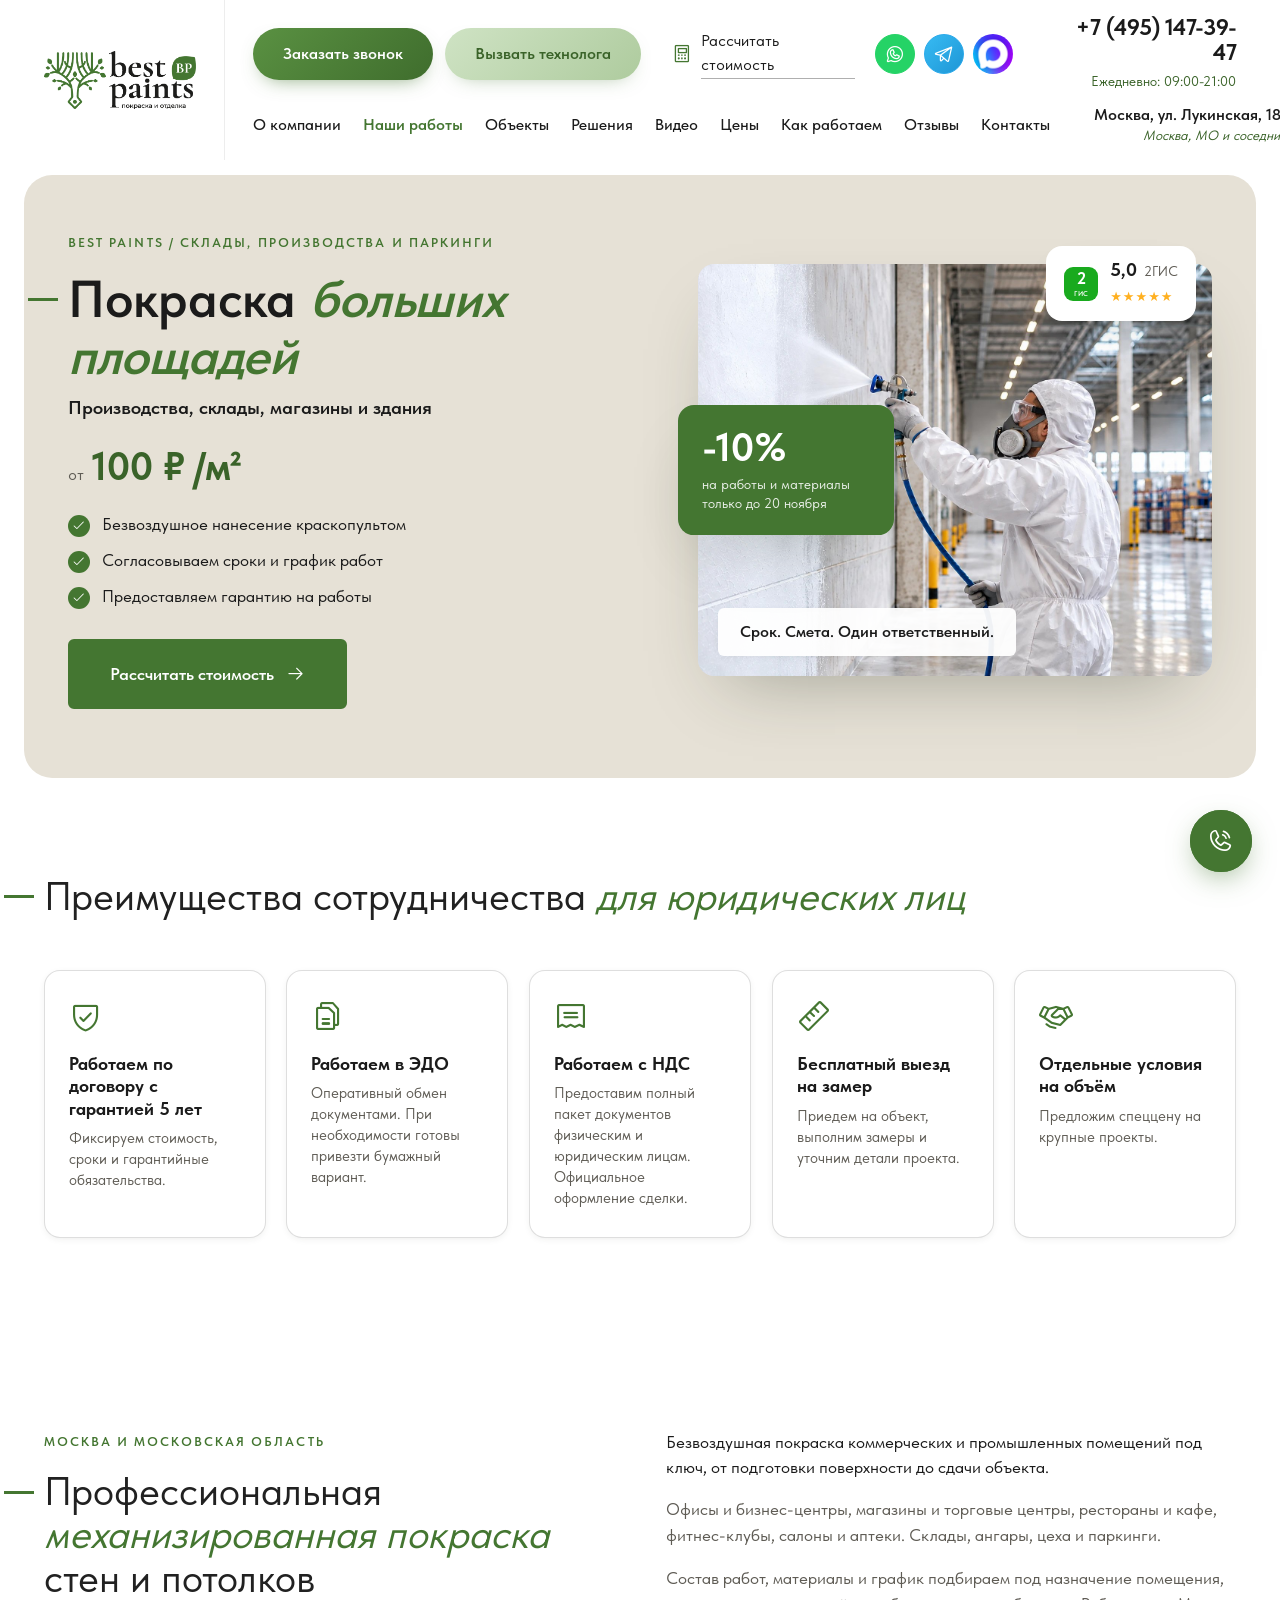
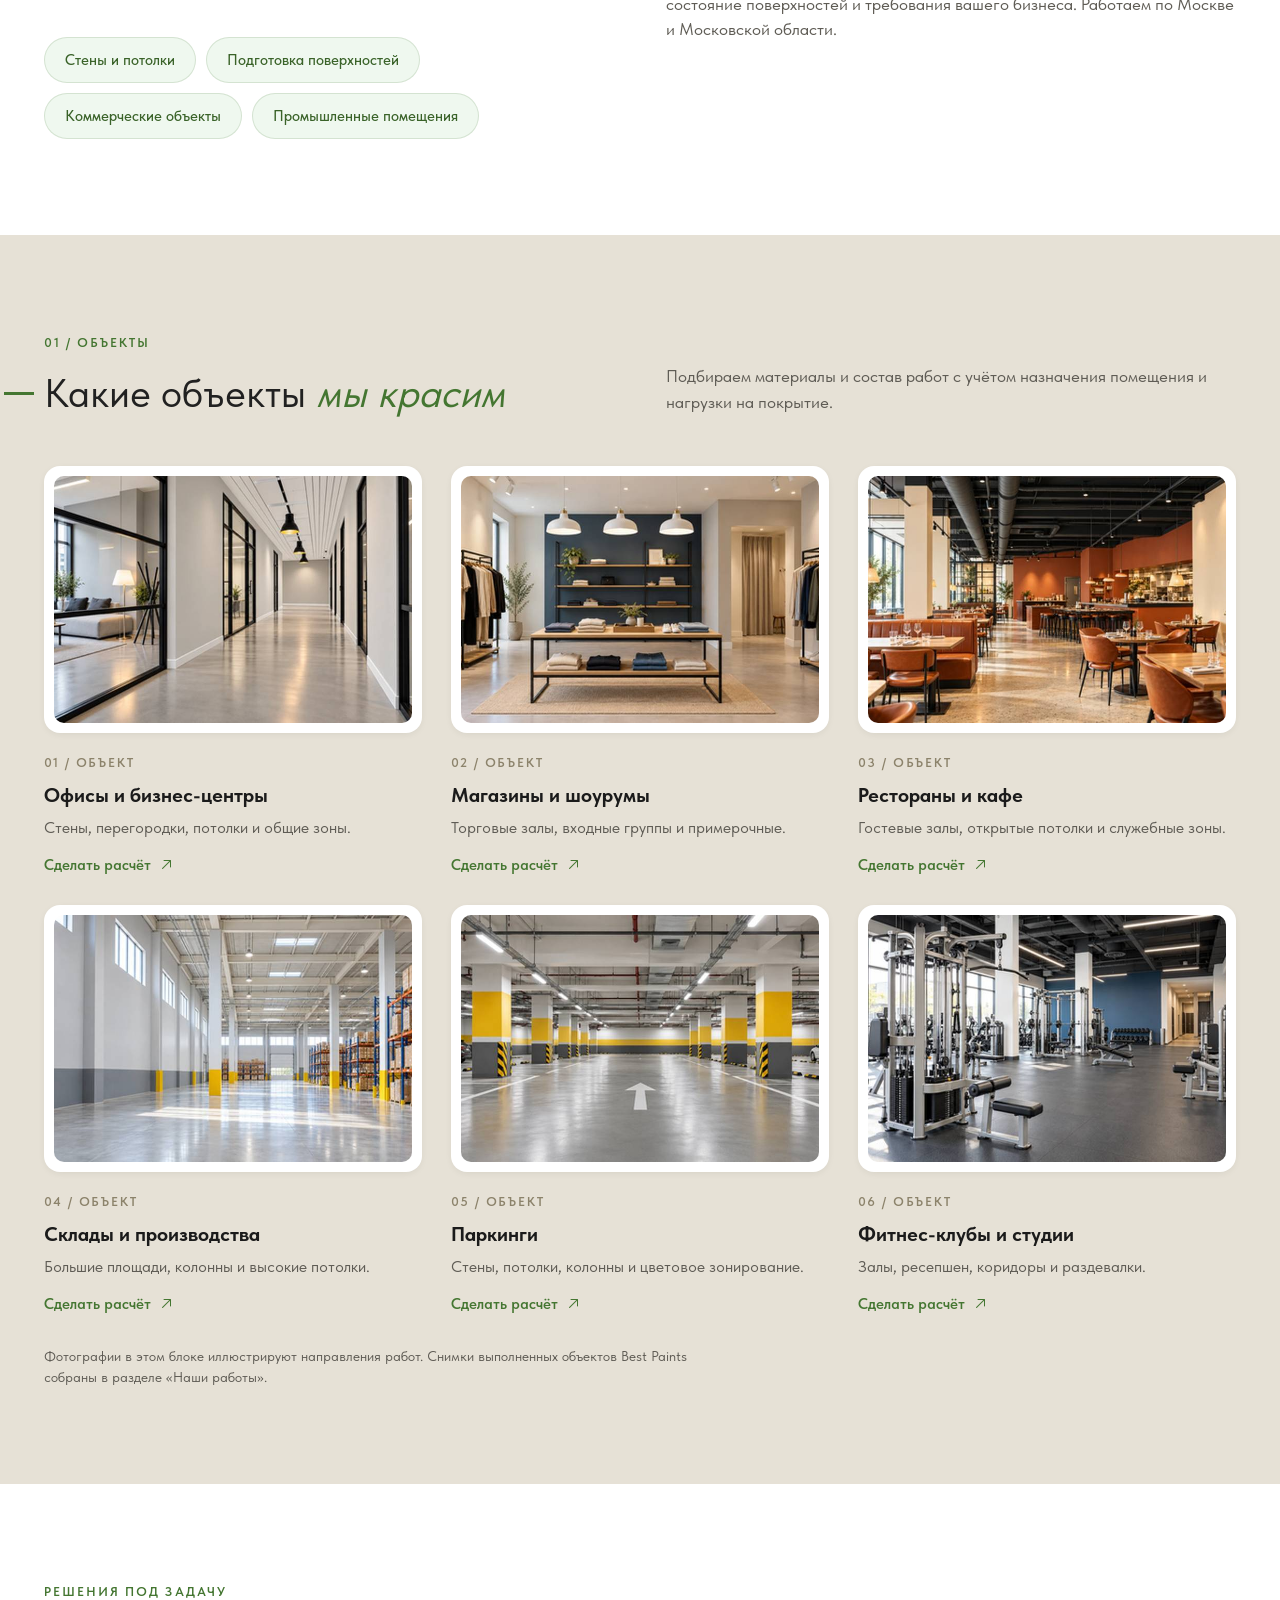
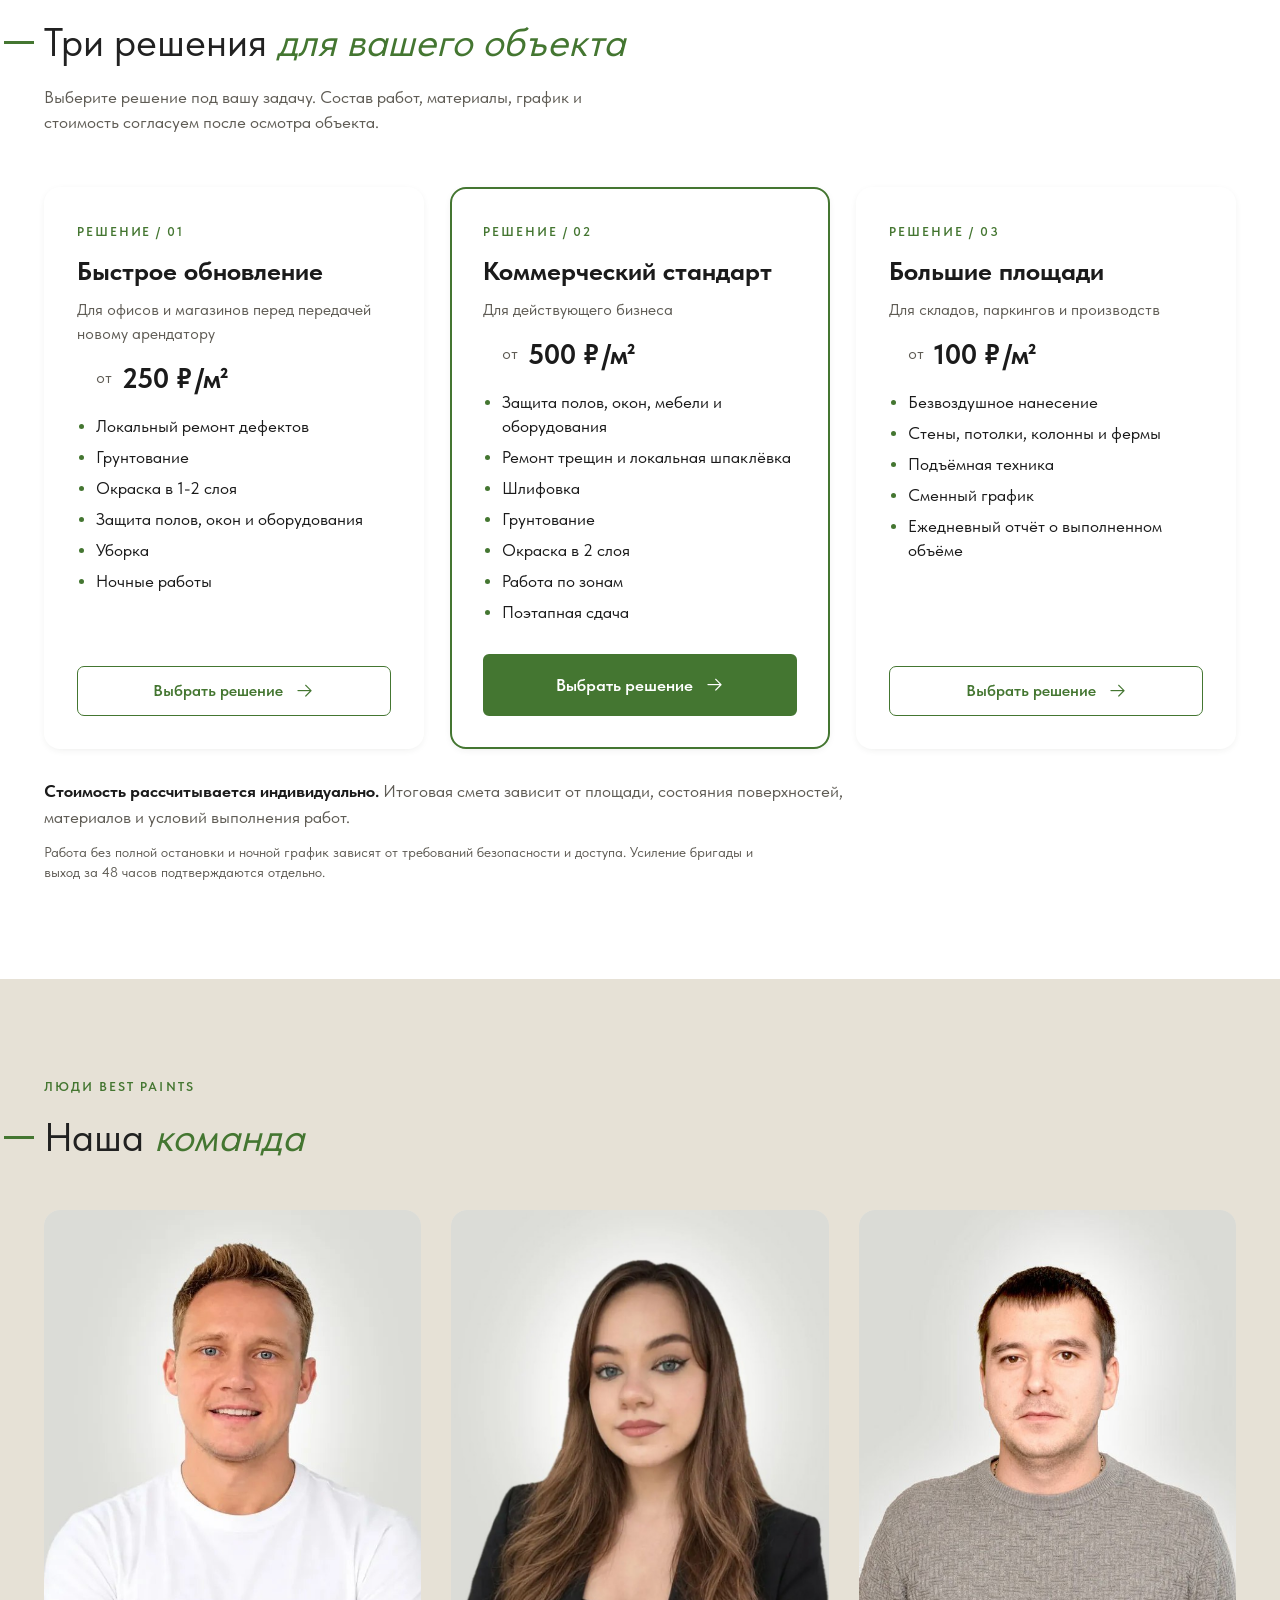
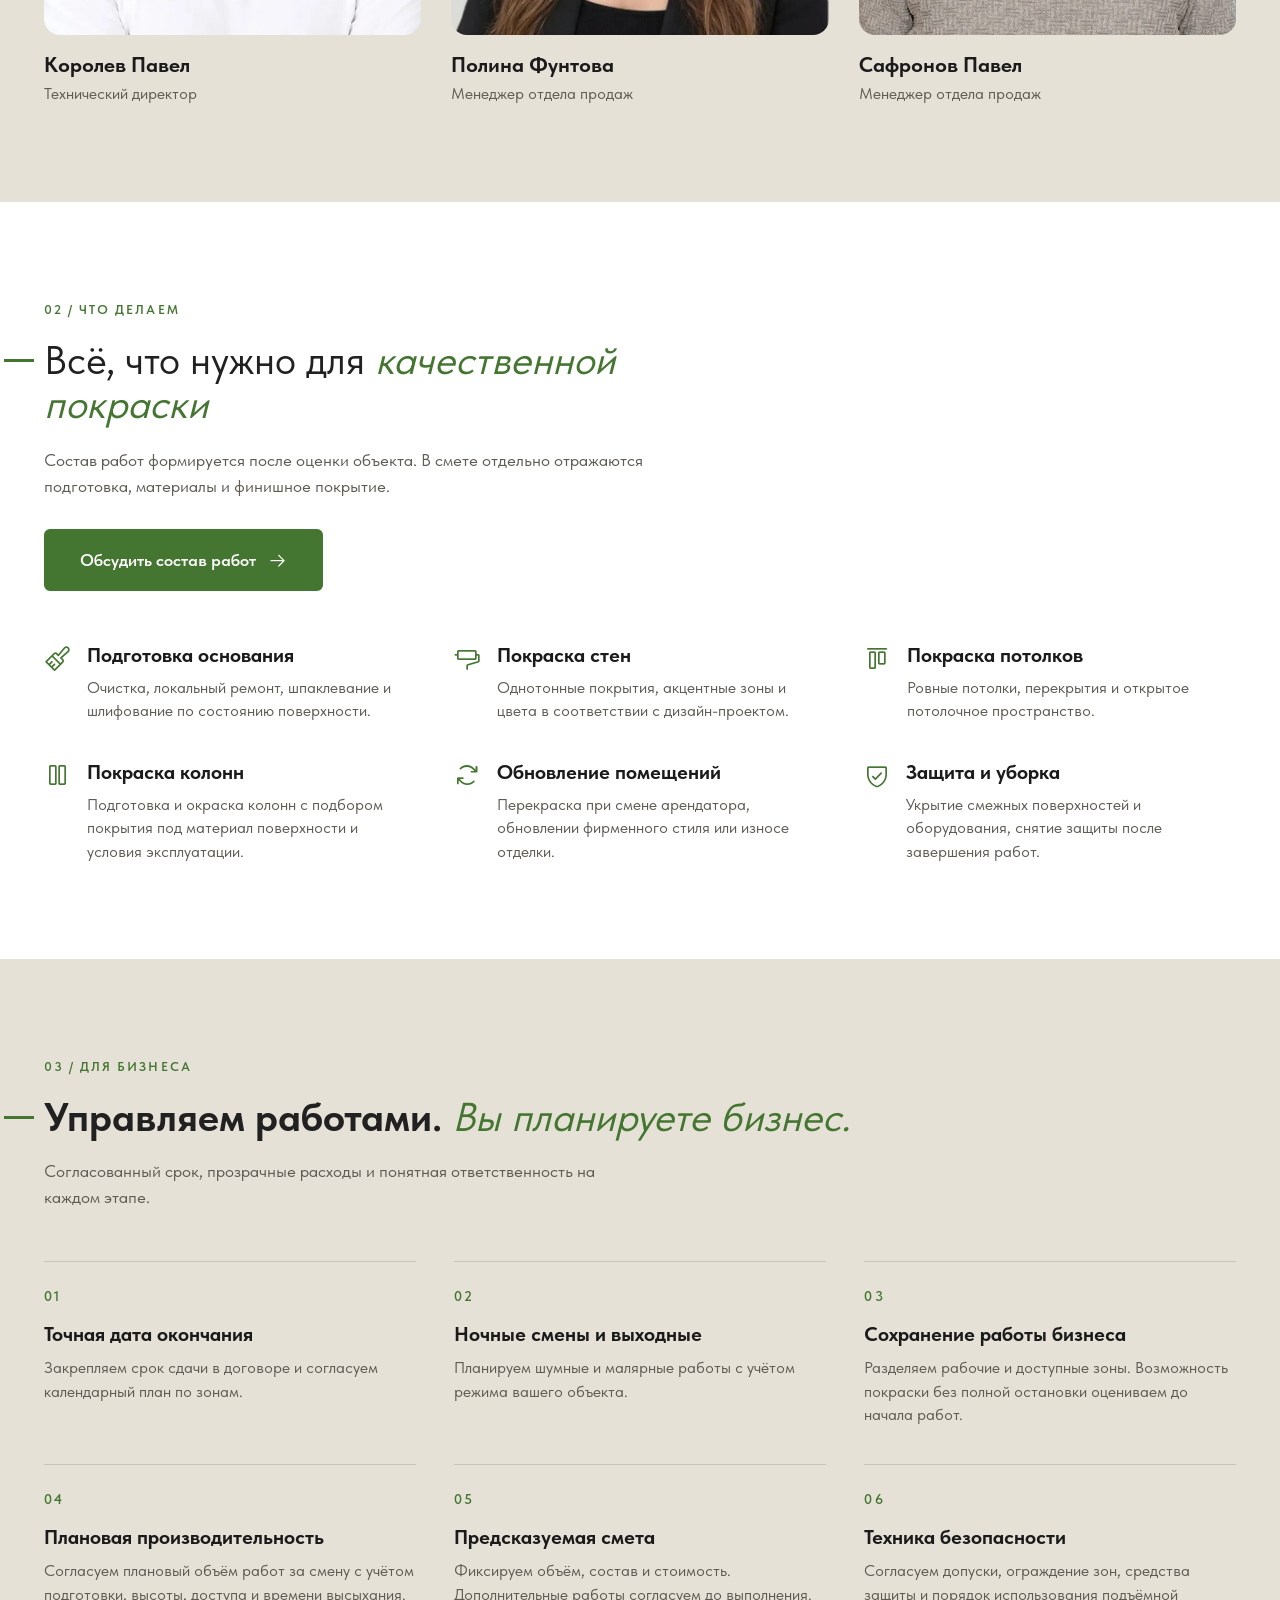
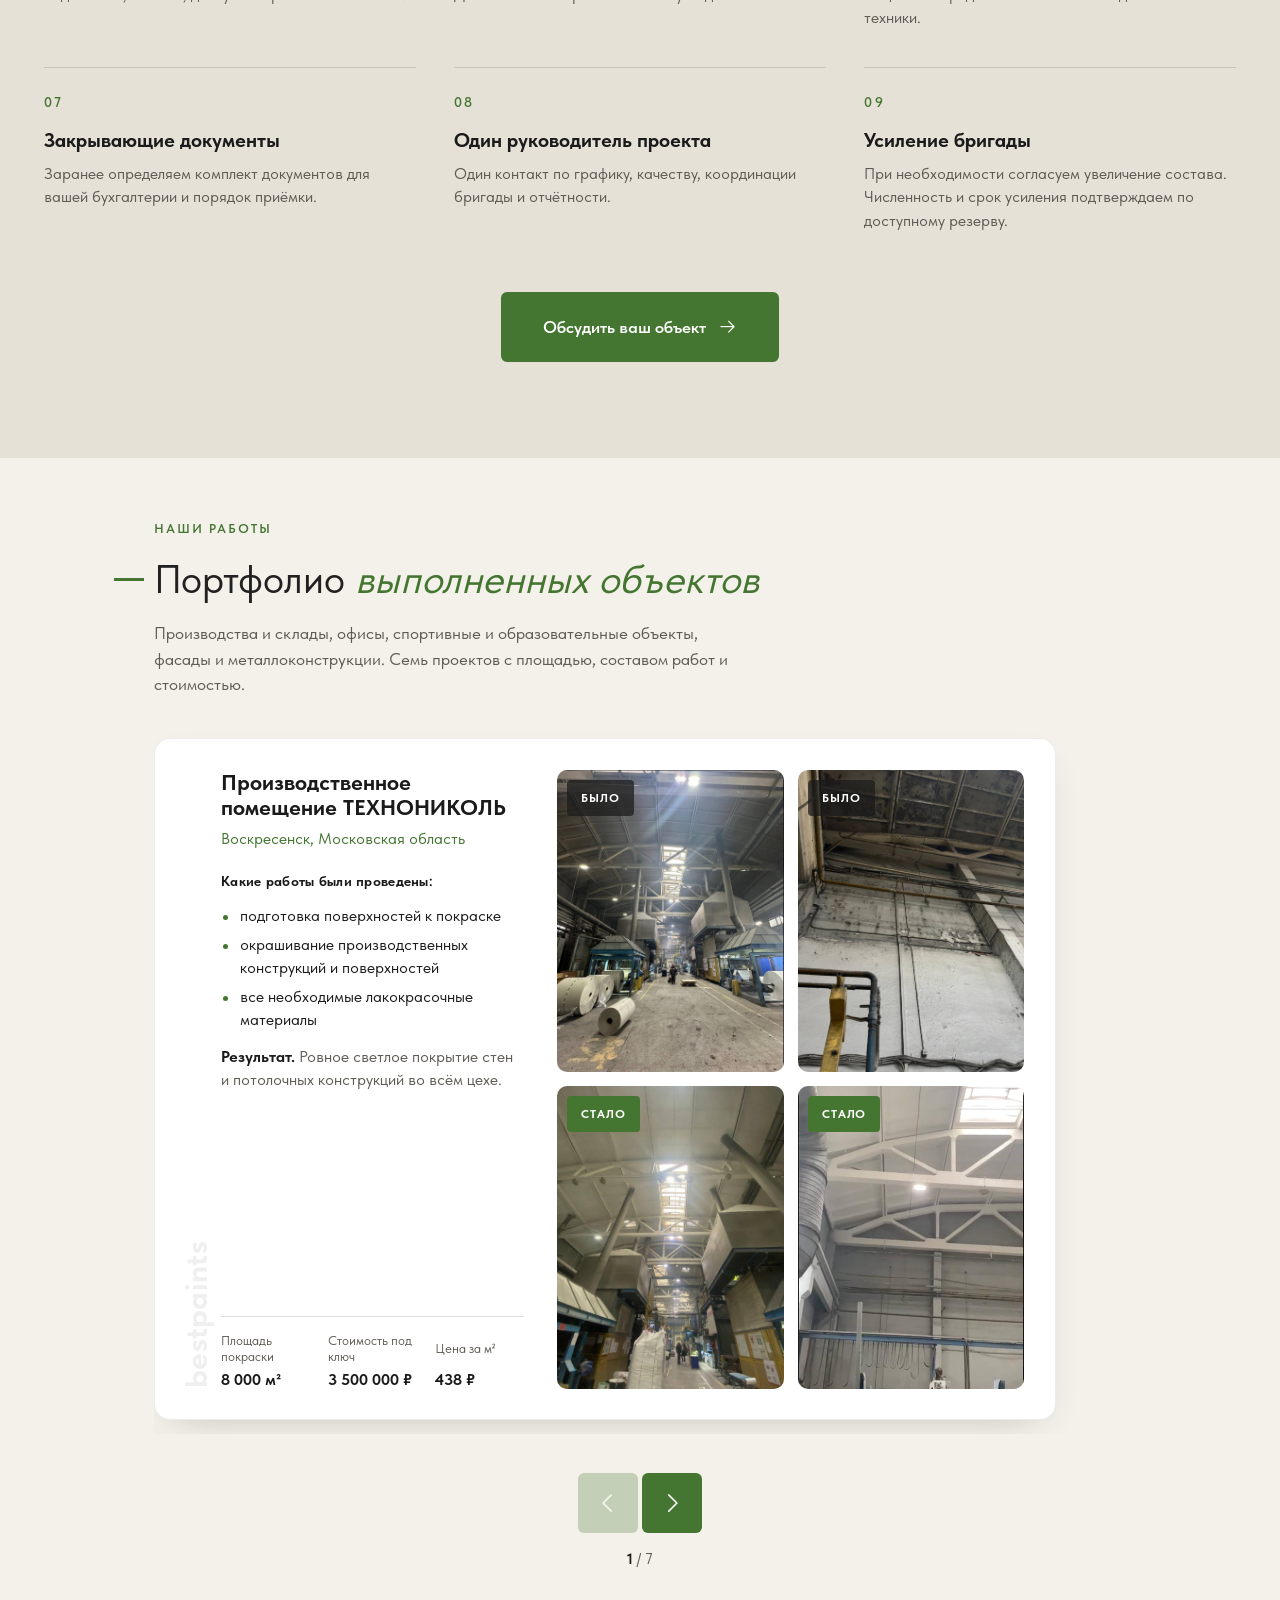
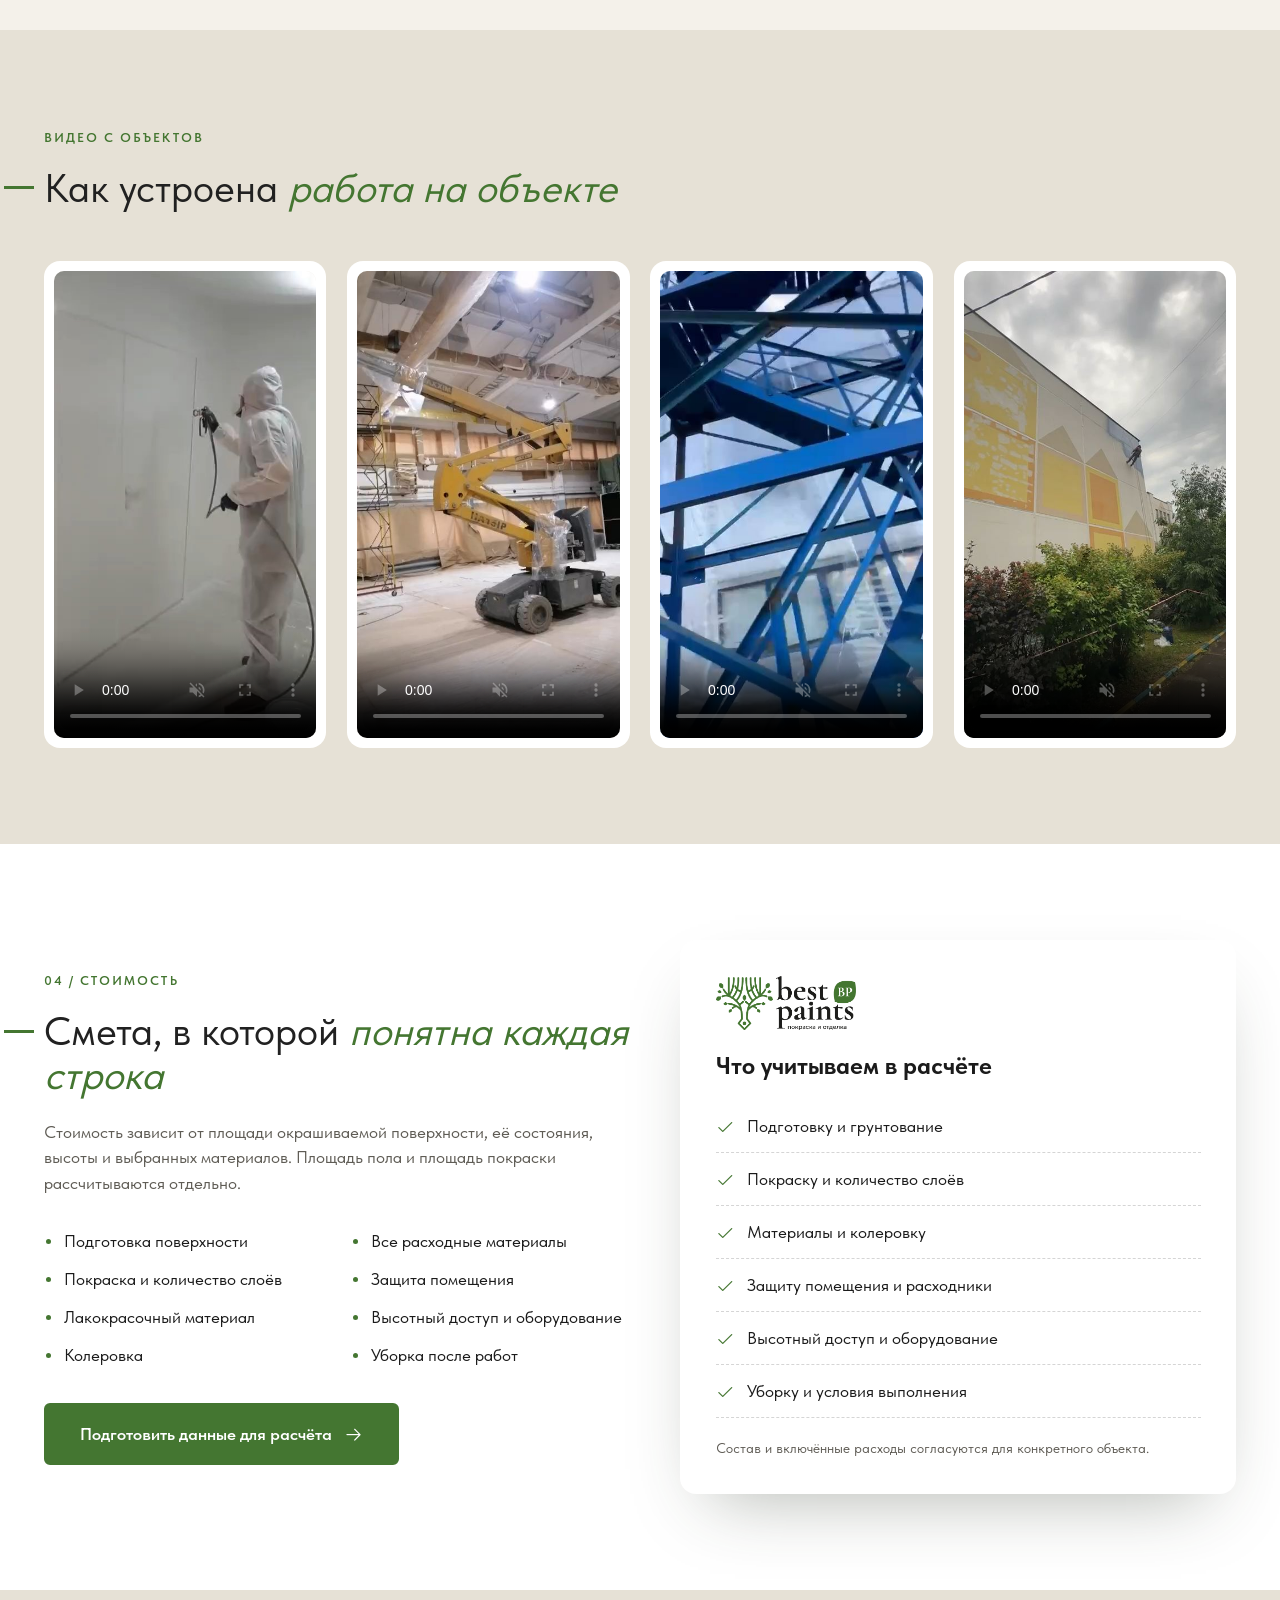
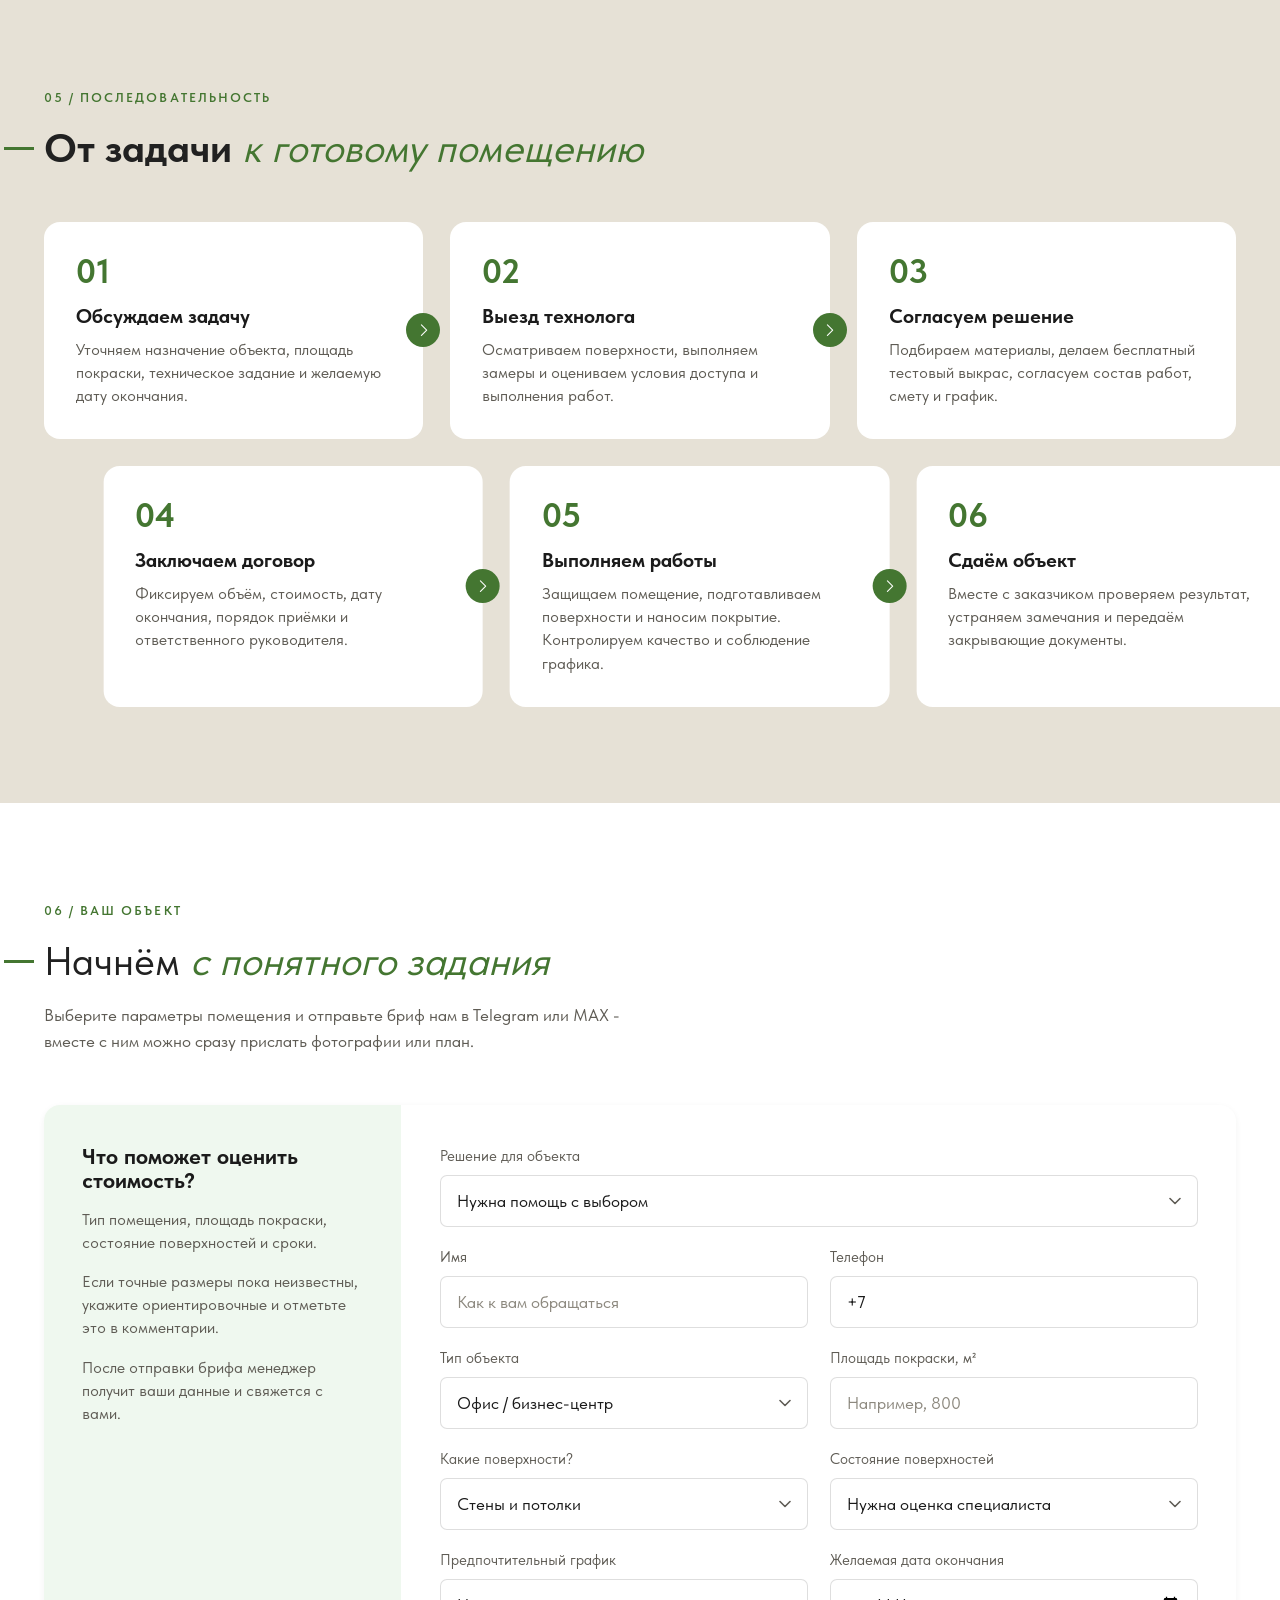
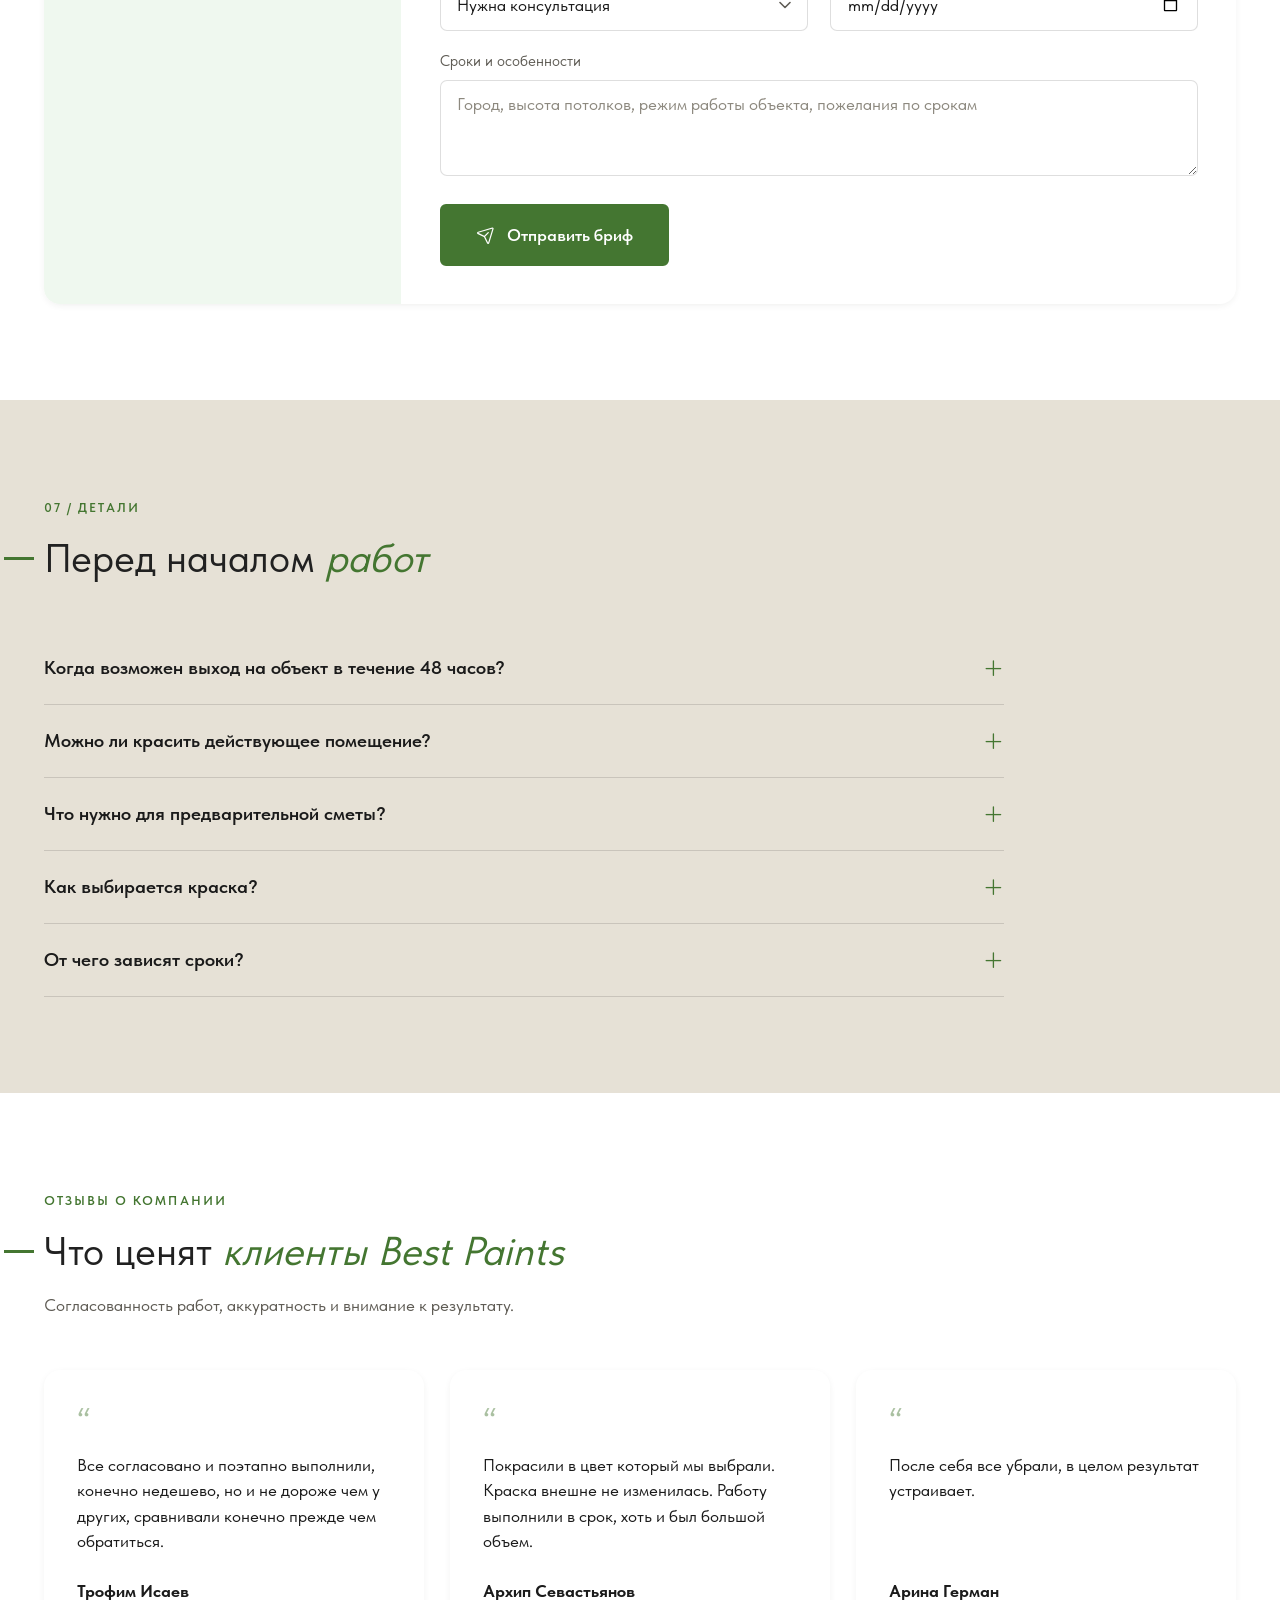
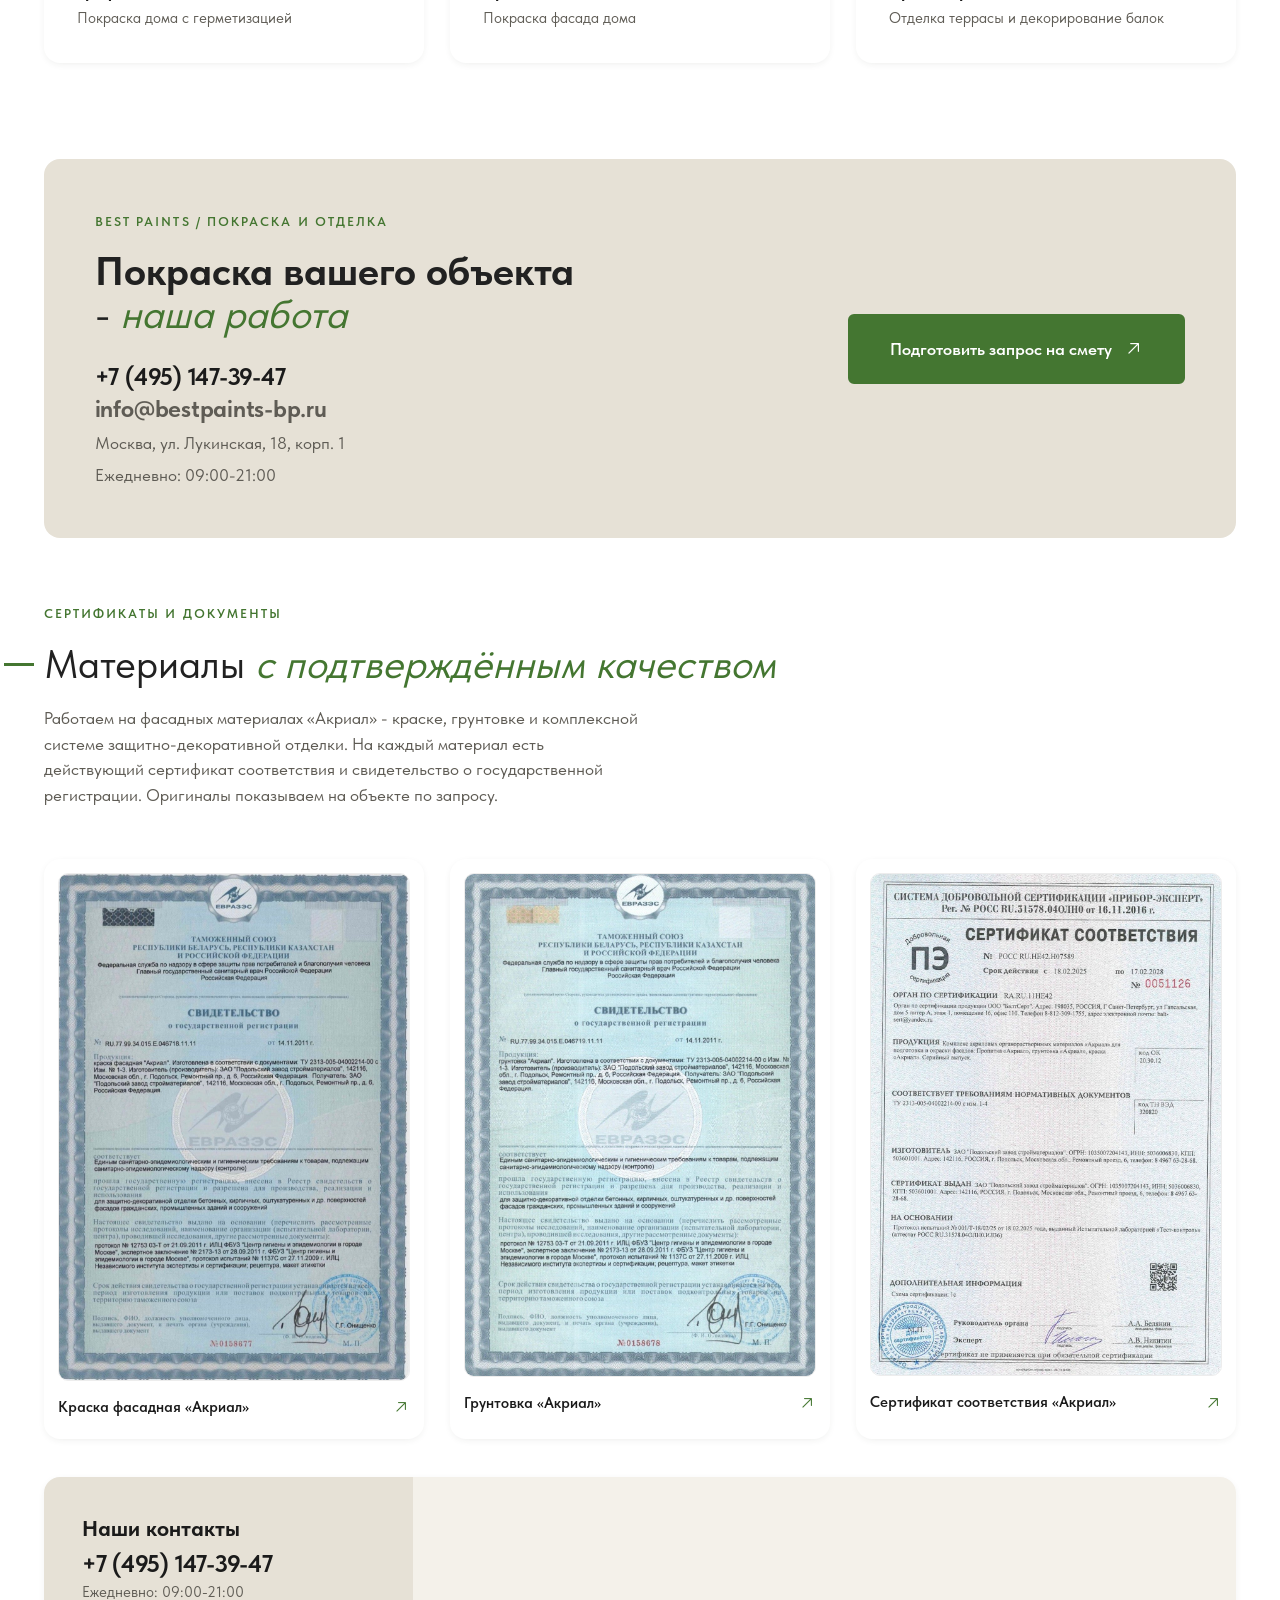
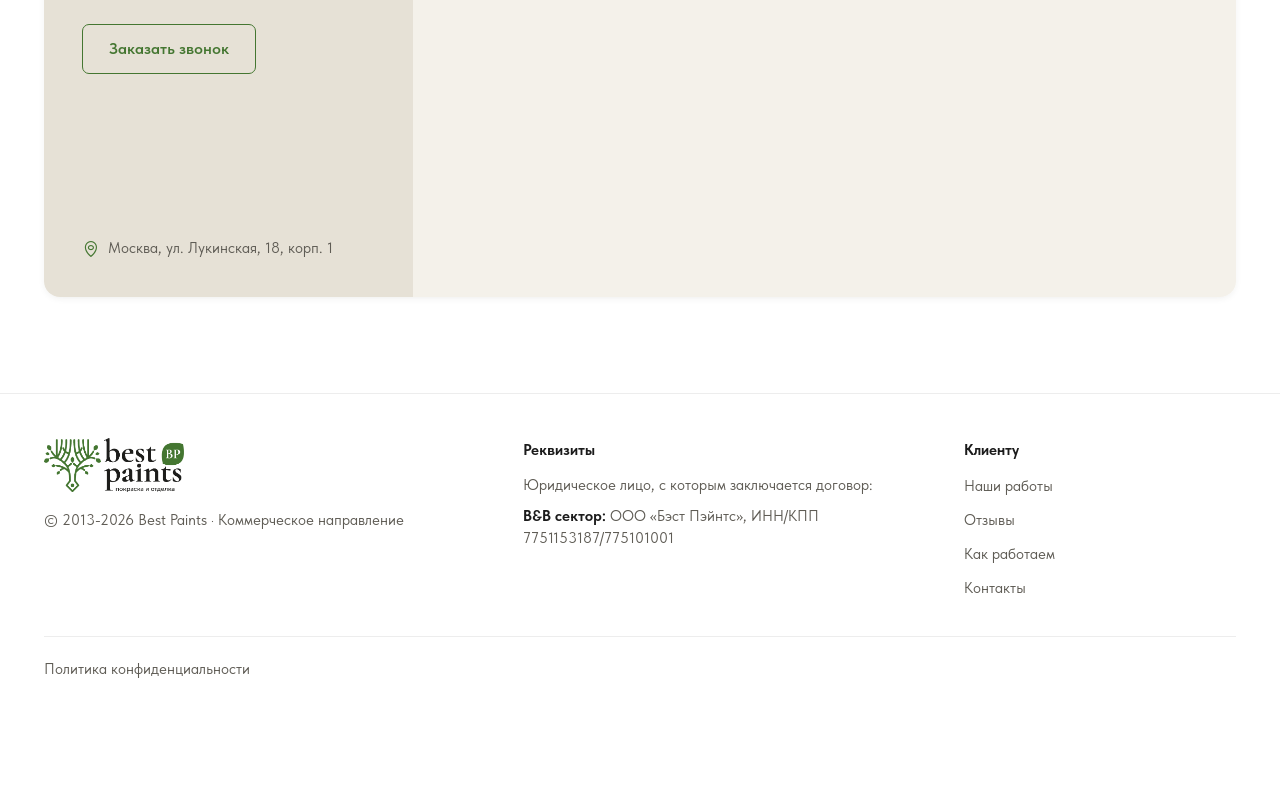
==== commit deab3aa0: "Продлён срок акции -10% до 20 ноября Co-Authored-By: Claude Sonnet 5 <noreply@anthropic.com>" ====
--- a/pokraskabigploshad/index.html
+++ b/pokraskabigploshad/index.html
@@ -308,7 +308,7 @@
            width="1448" height="1086" fetchpriority="high" decoding="async">
       <div class="hero__promo">
         <b>-10%</b>
-        <p>на работы и материалы<br>только до 15 ноября</p>
+        <p>на работы и материалы<br>только до 20 ноября</p>
       </div>
       <p class="hero__tag">Срок. Смета. Один ответственный.</p>
     </div>
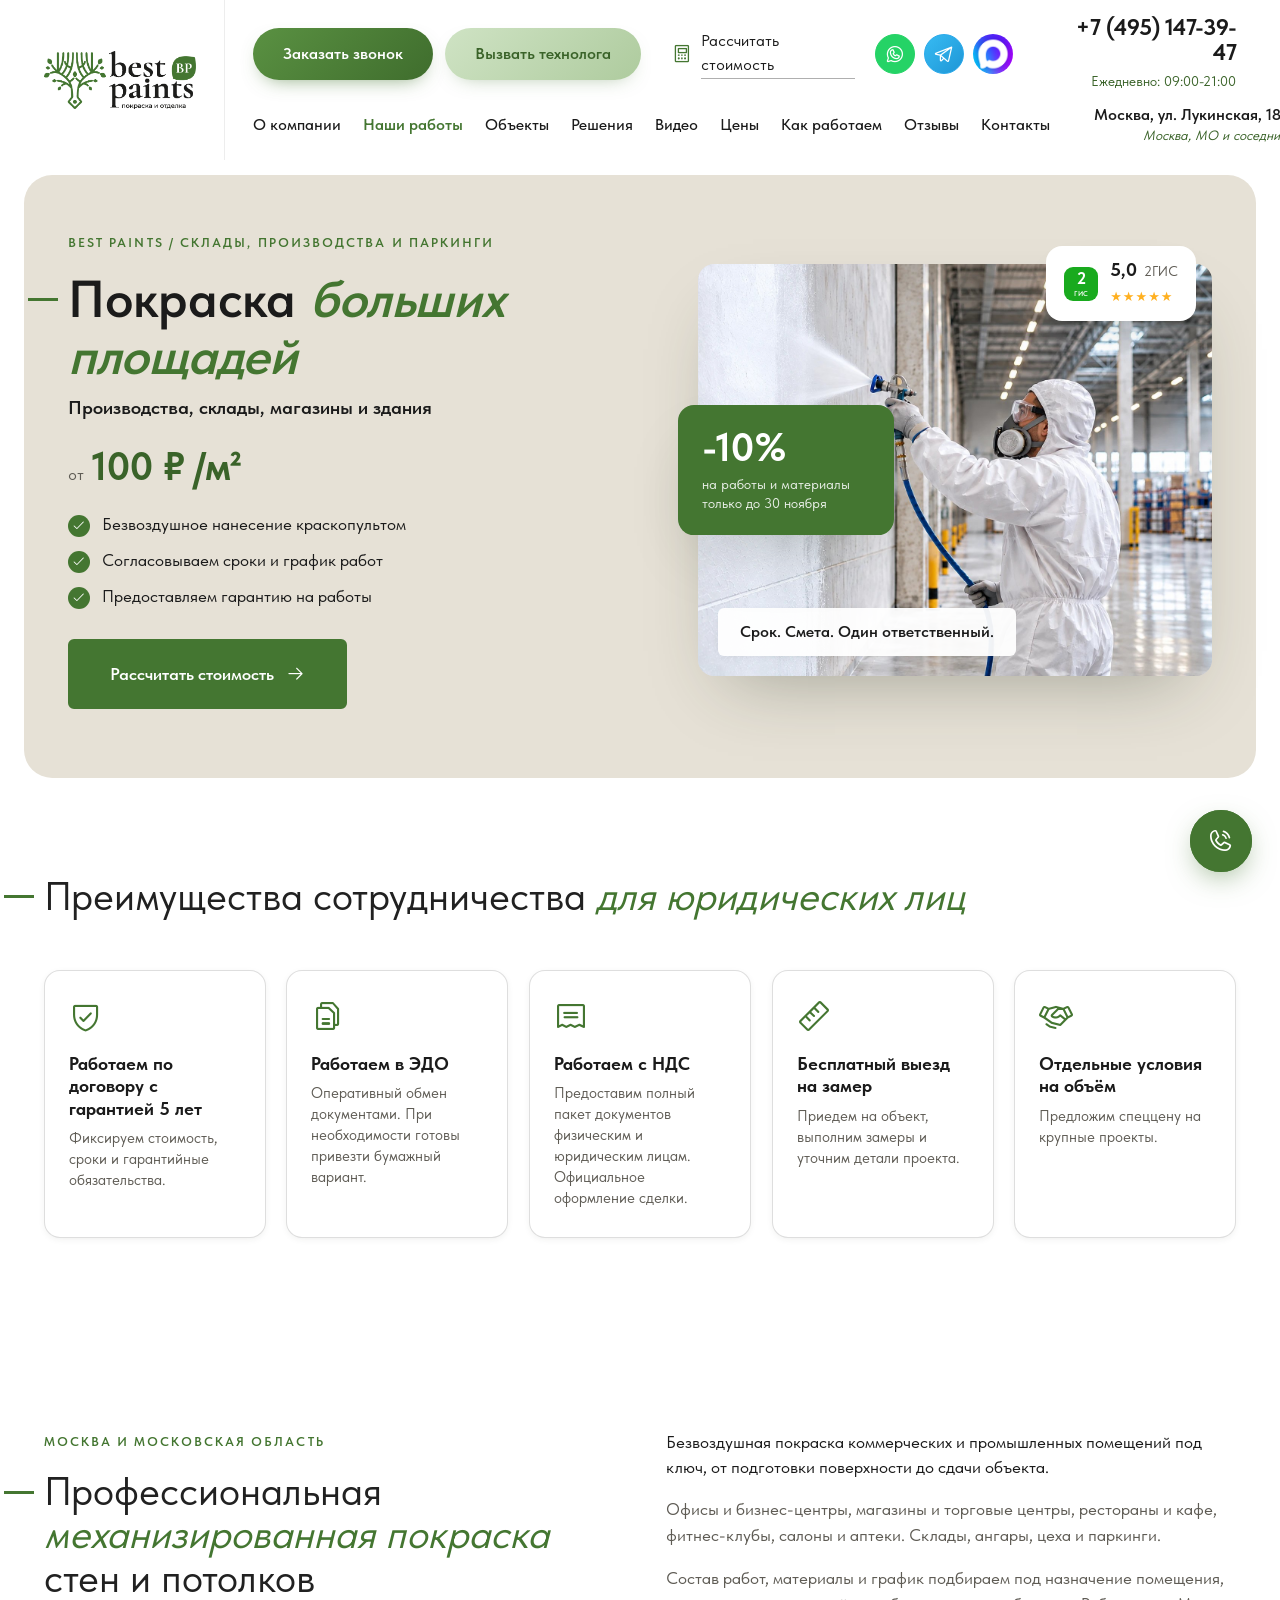
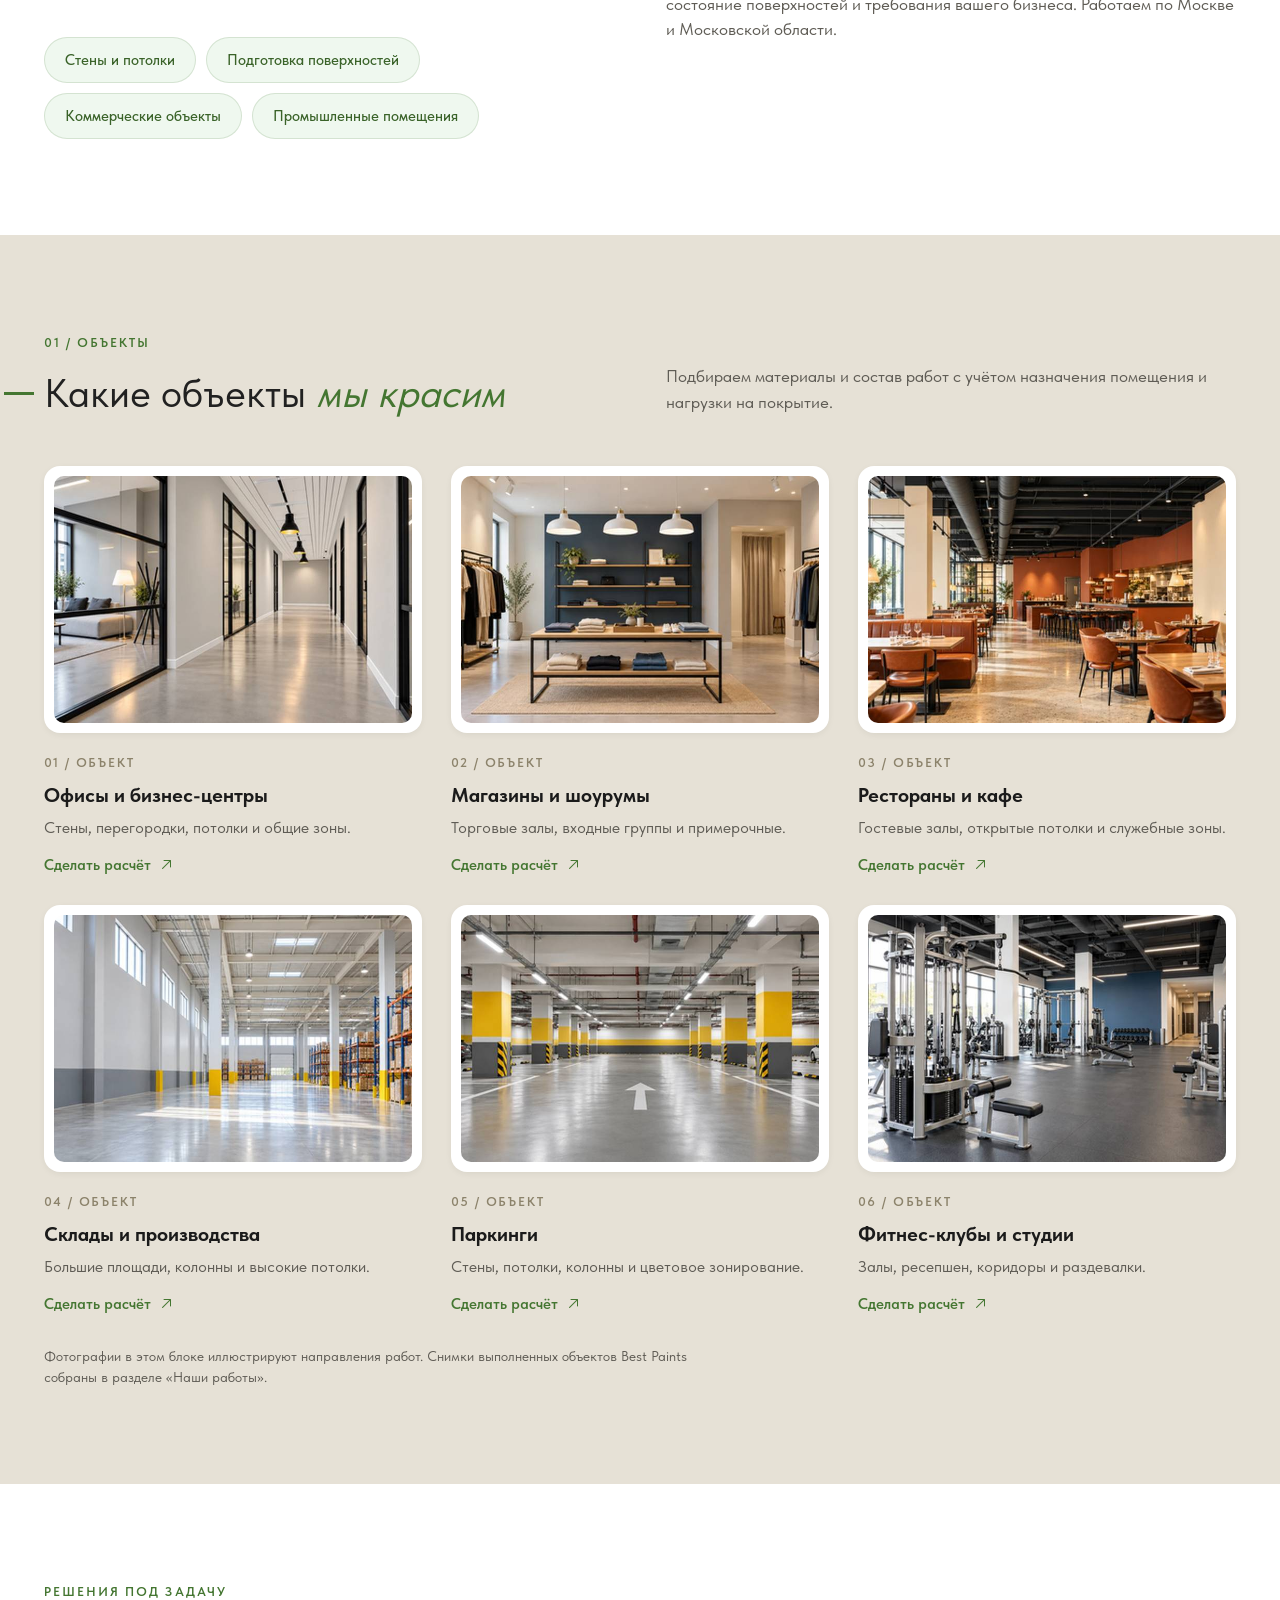
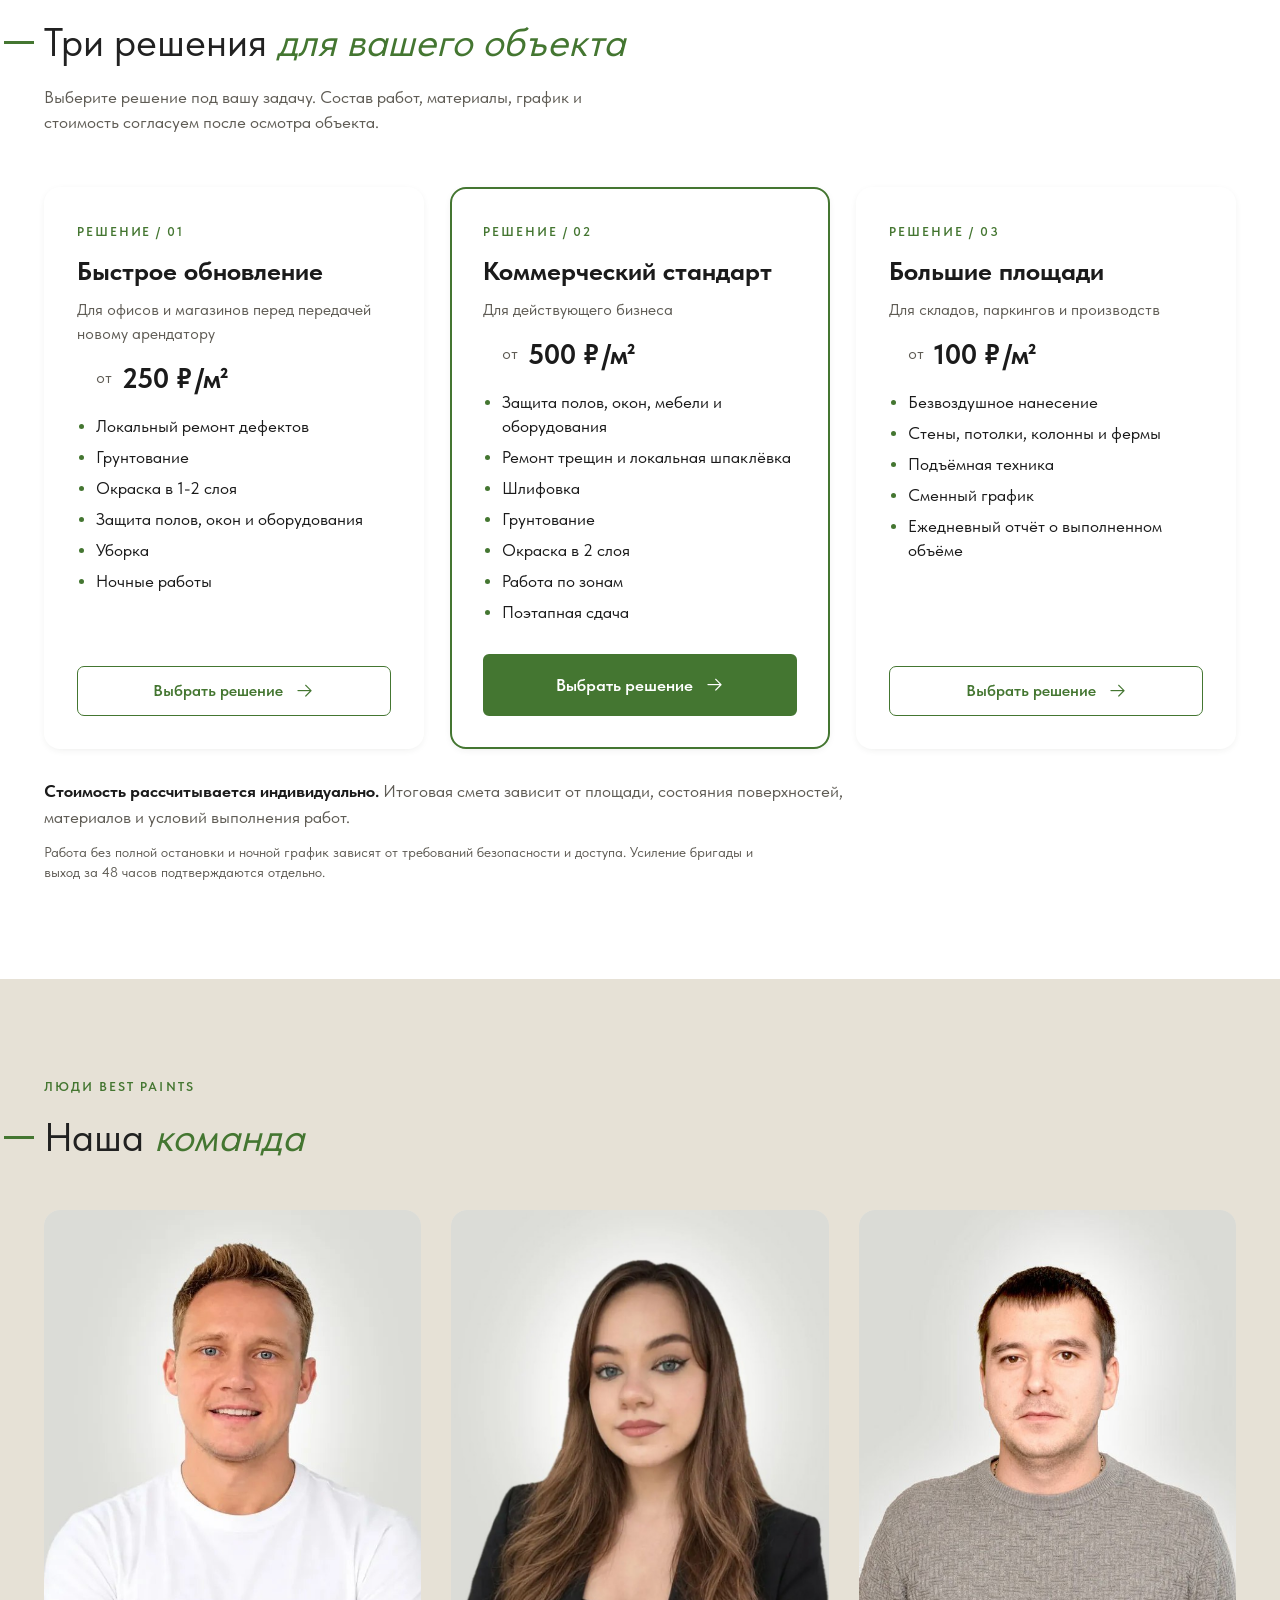
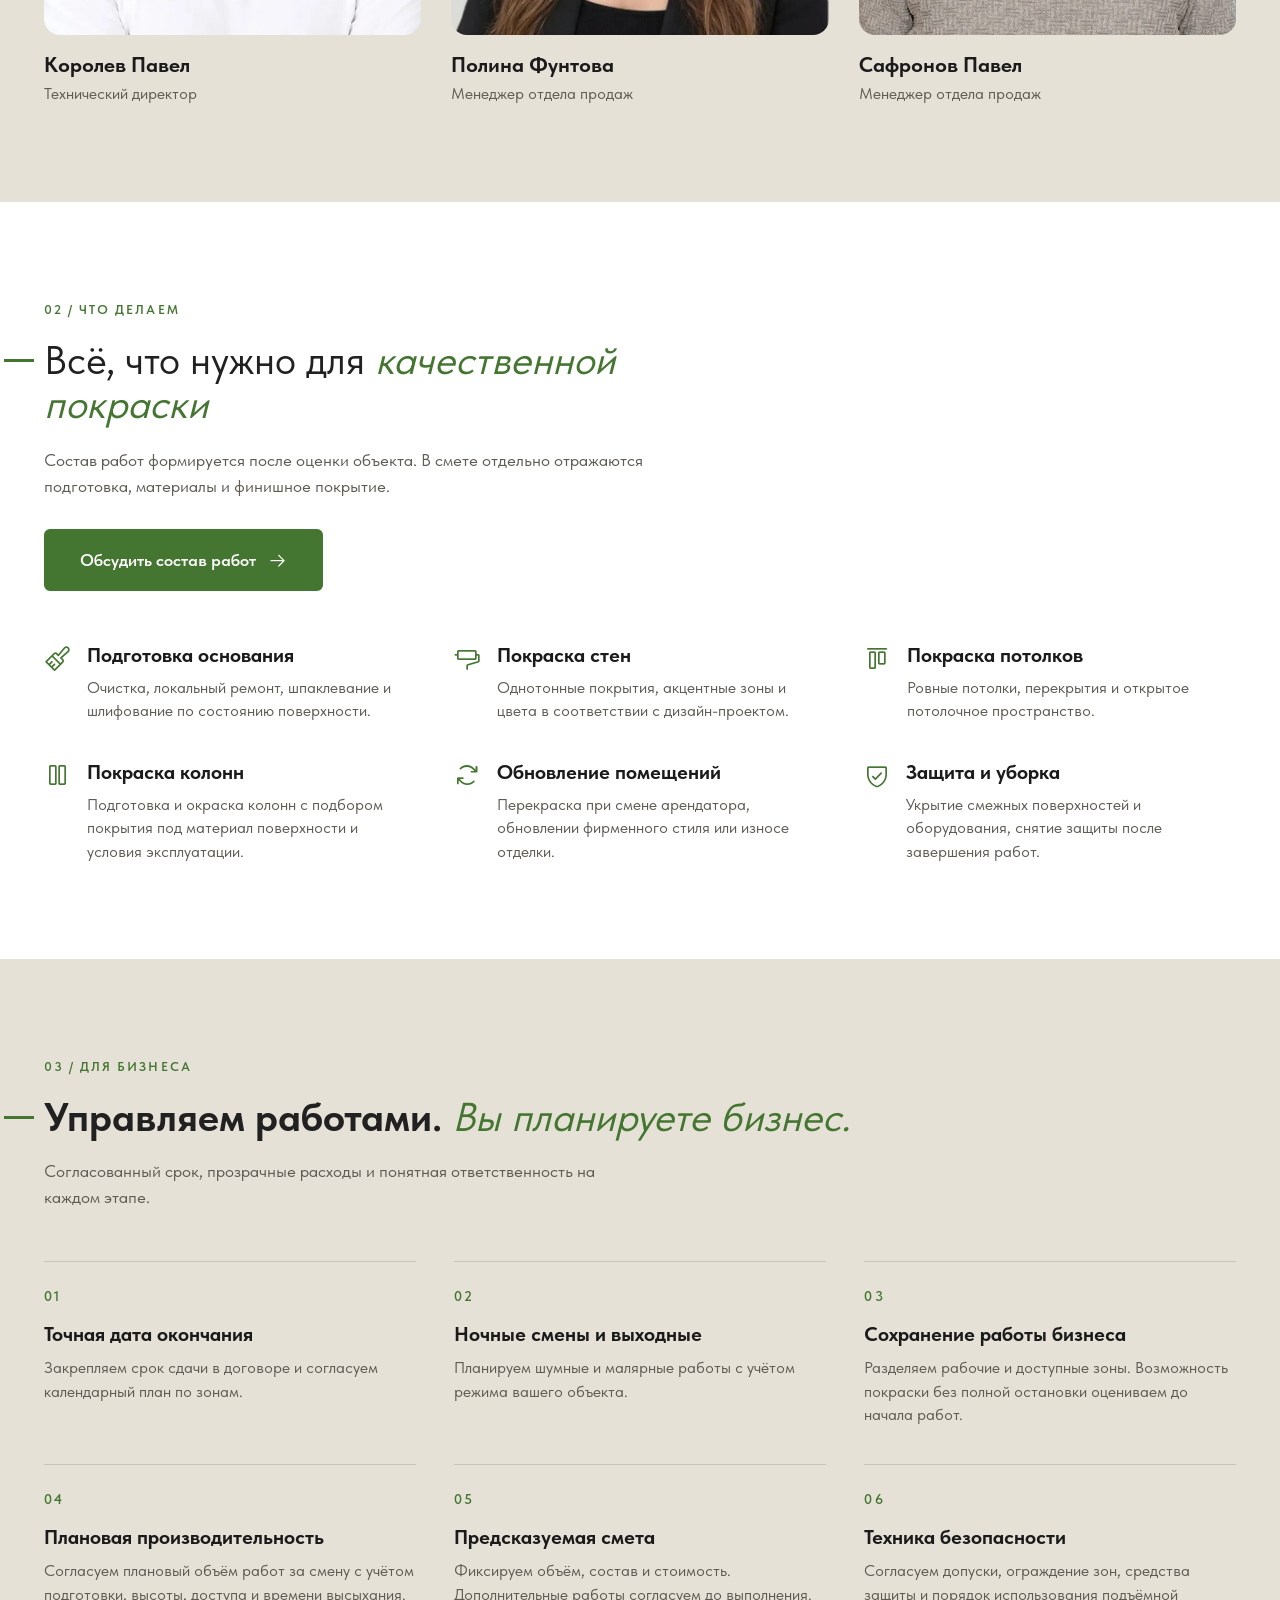
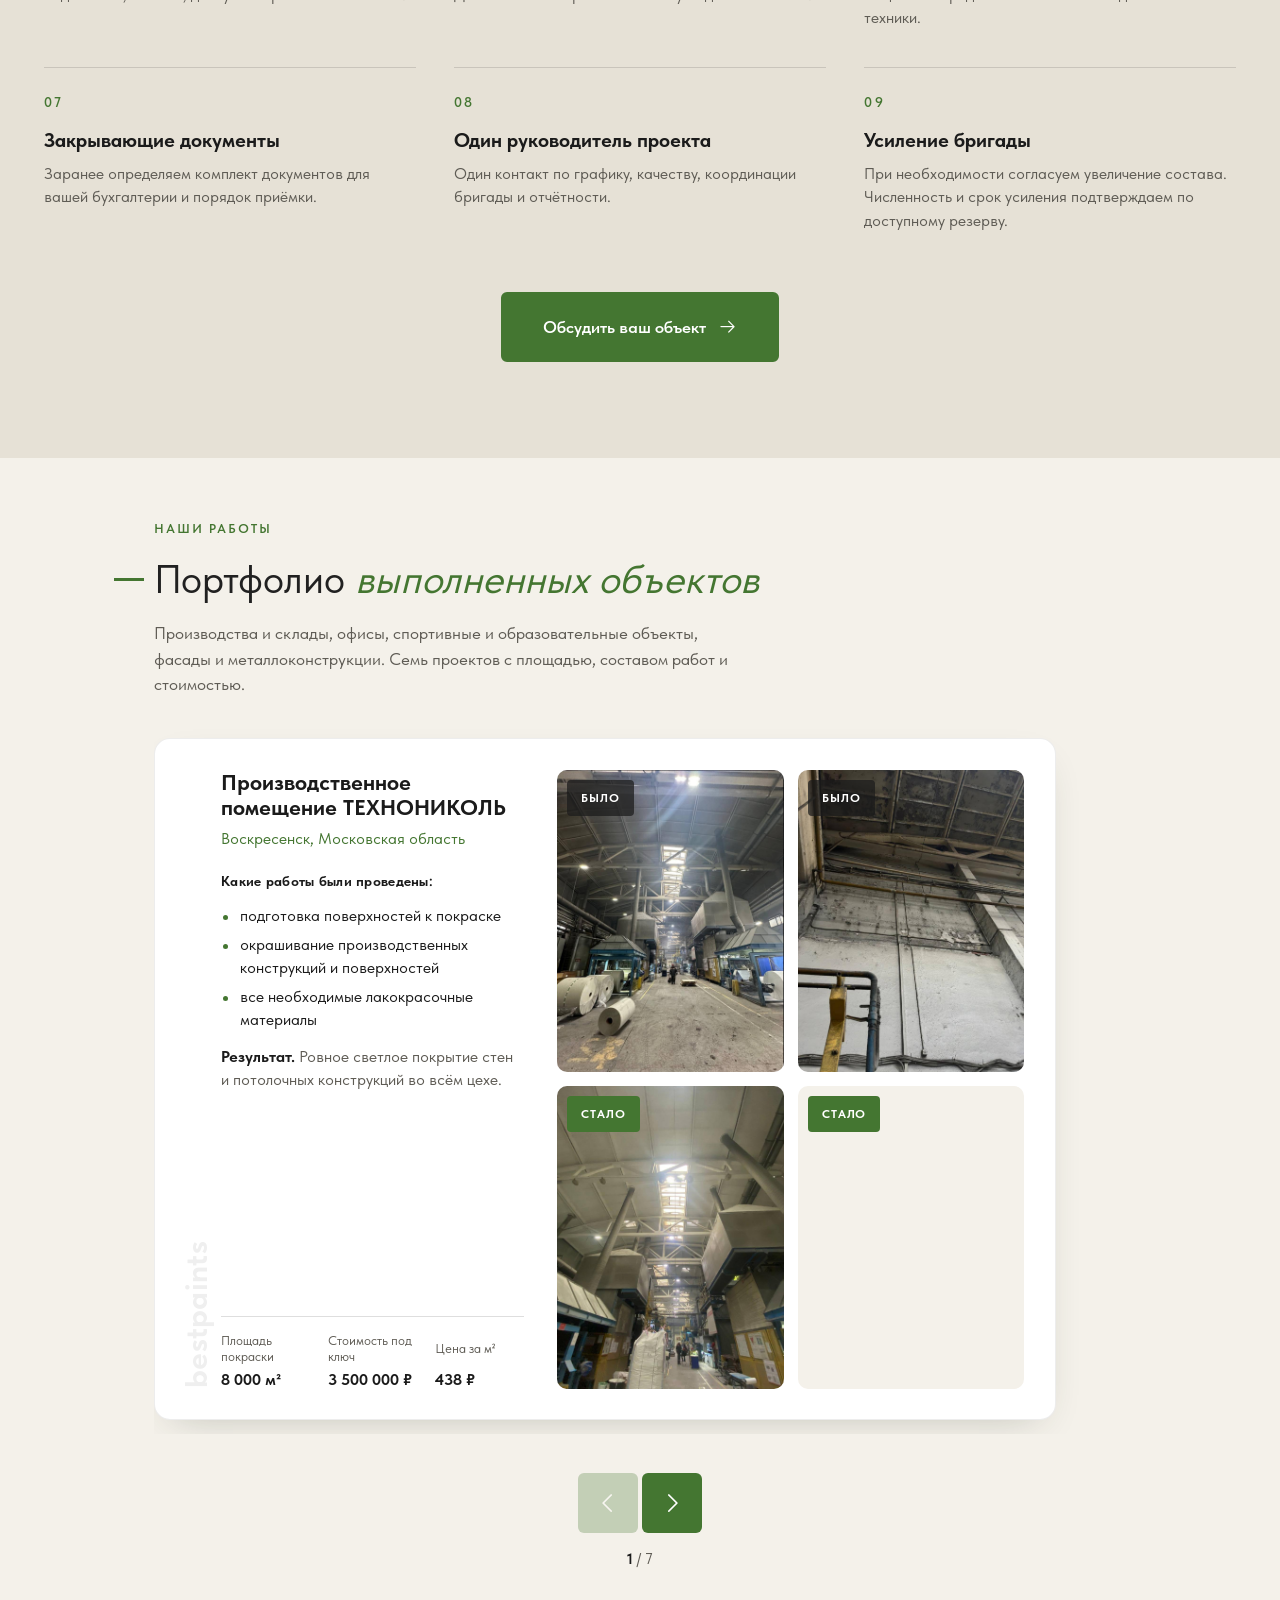
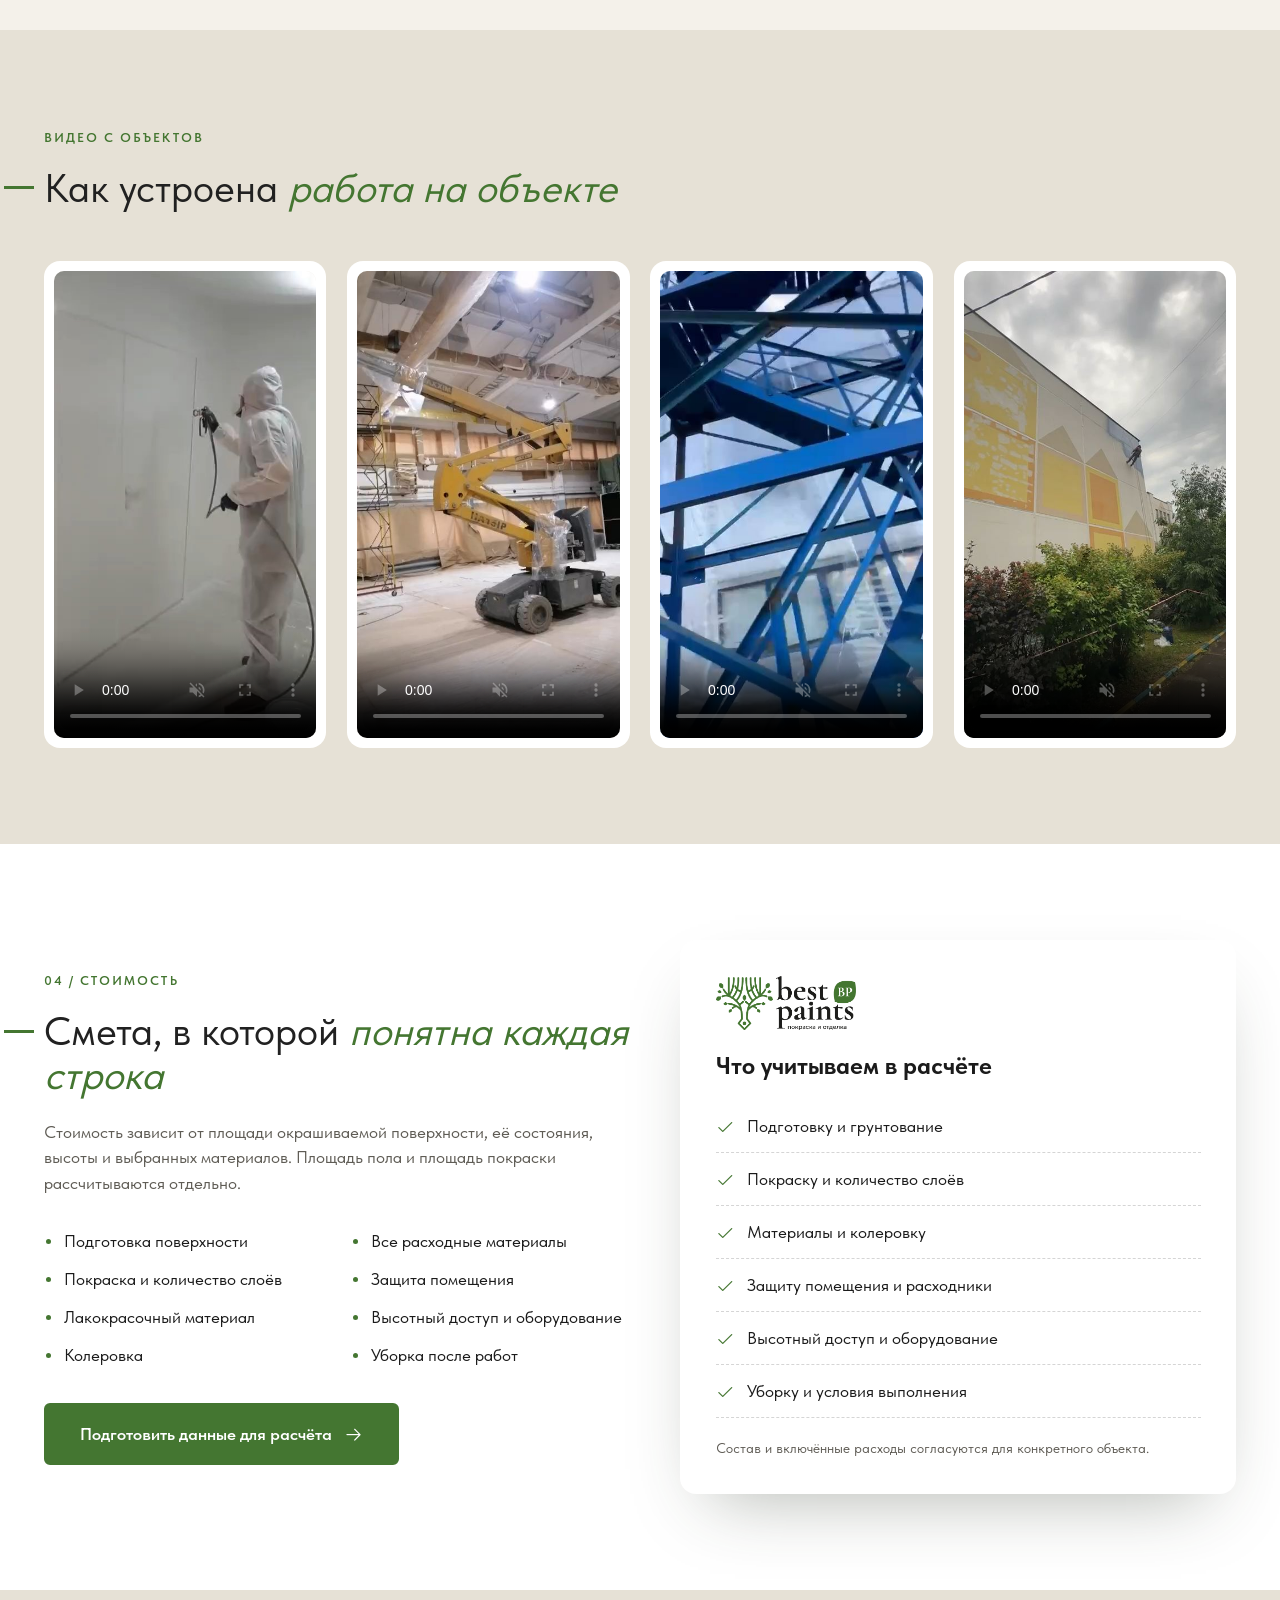
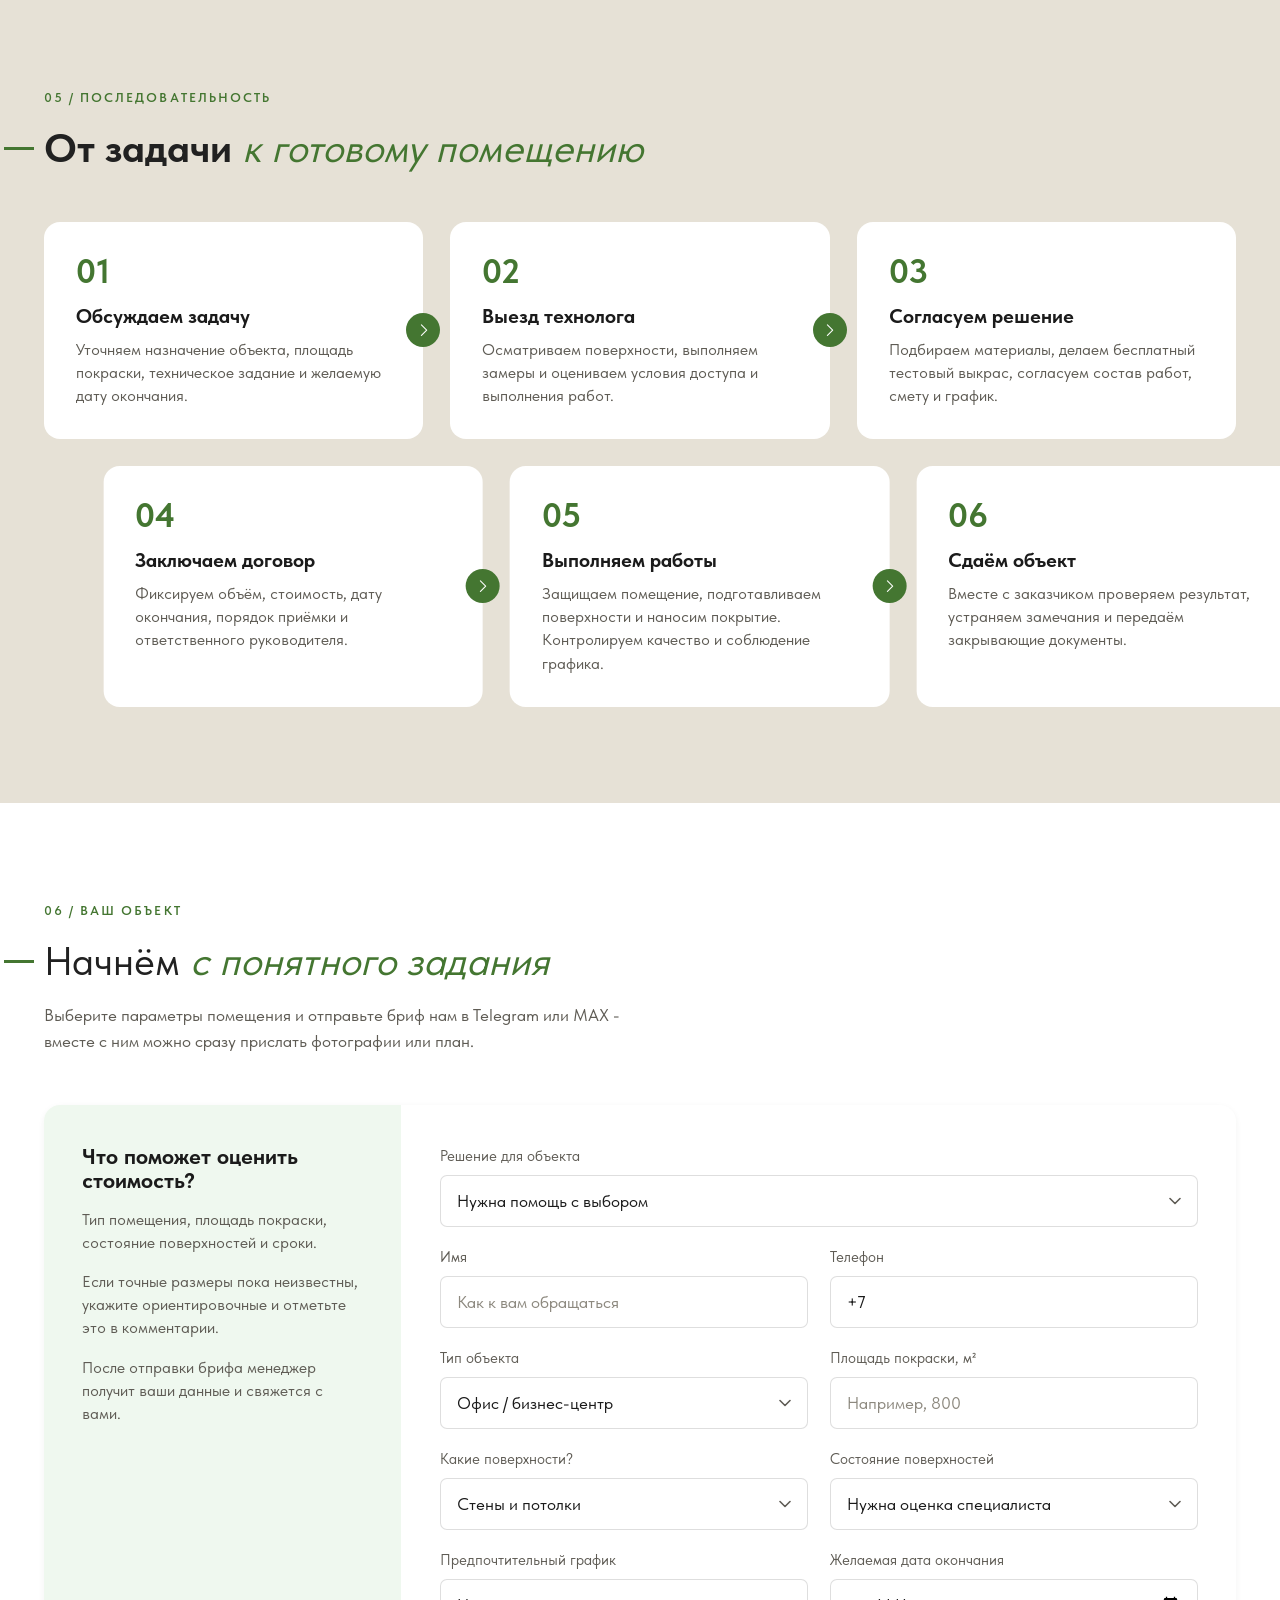
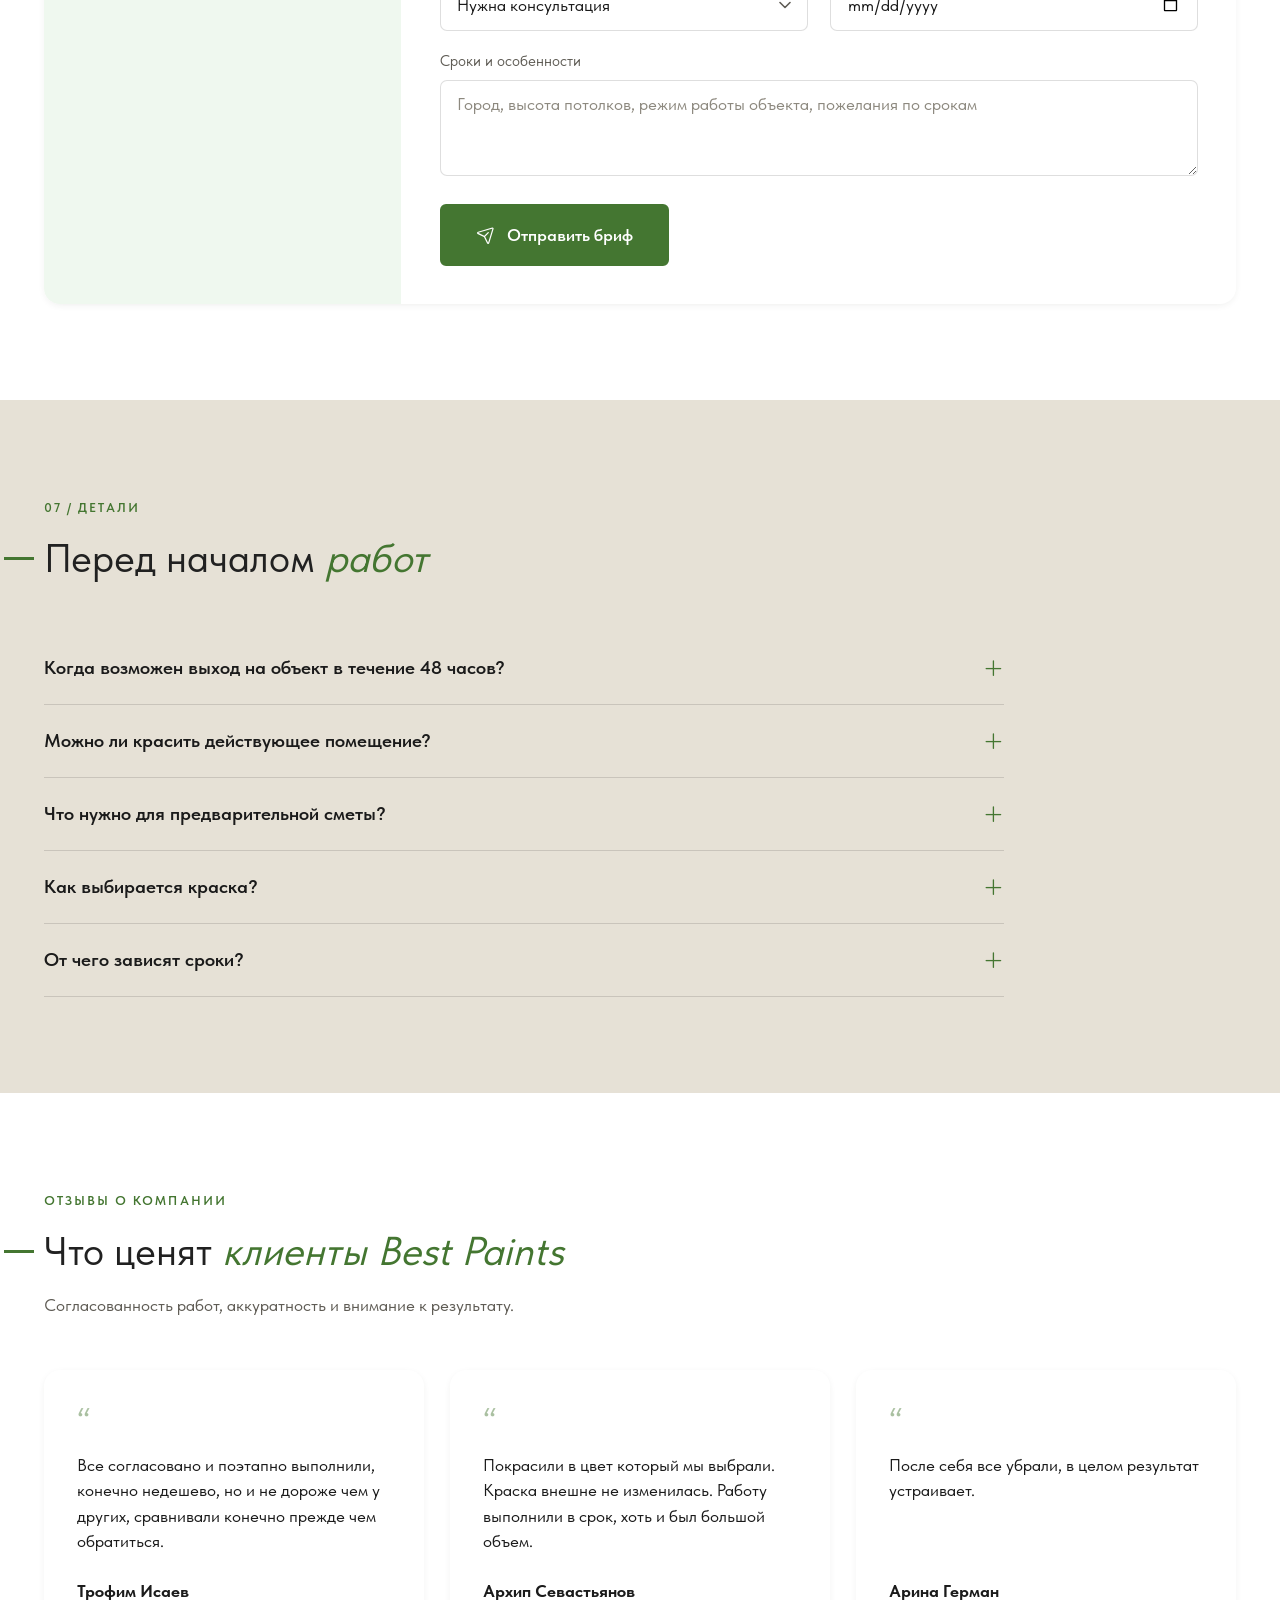
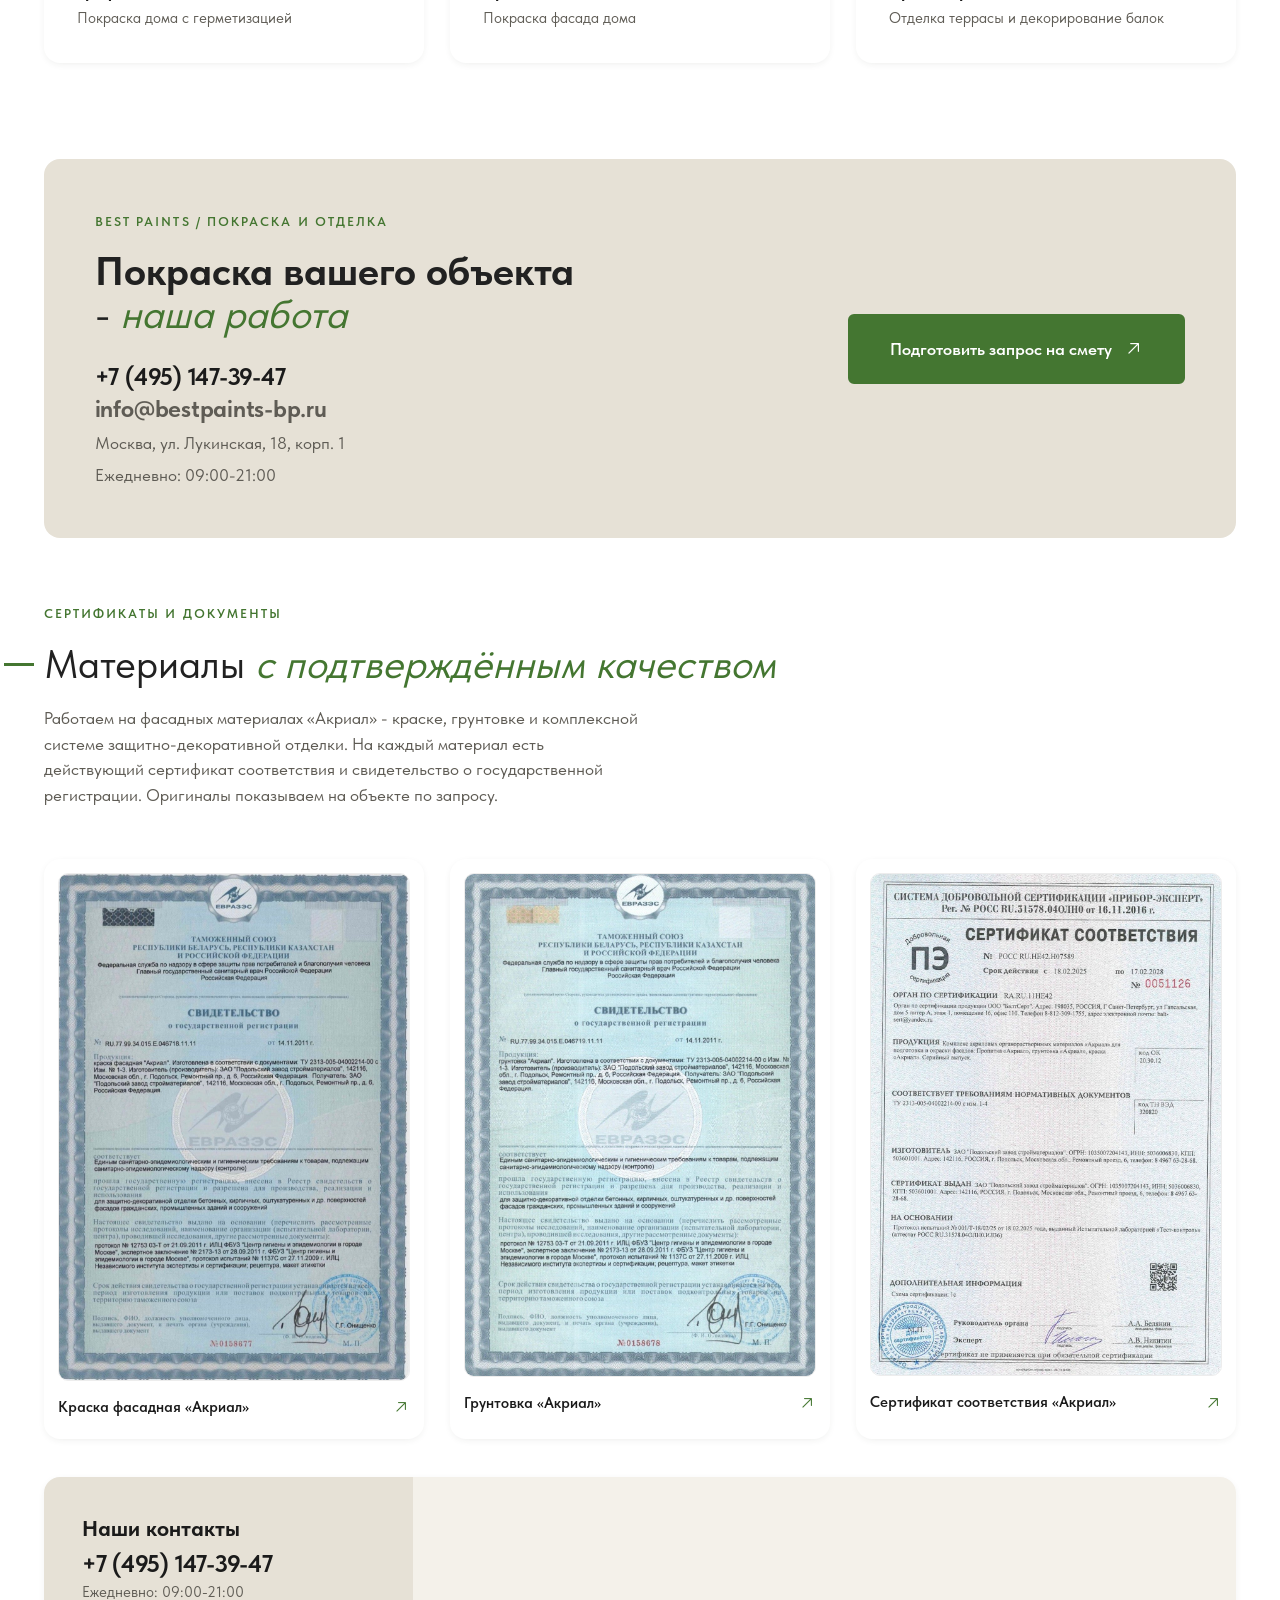
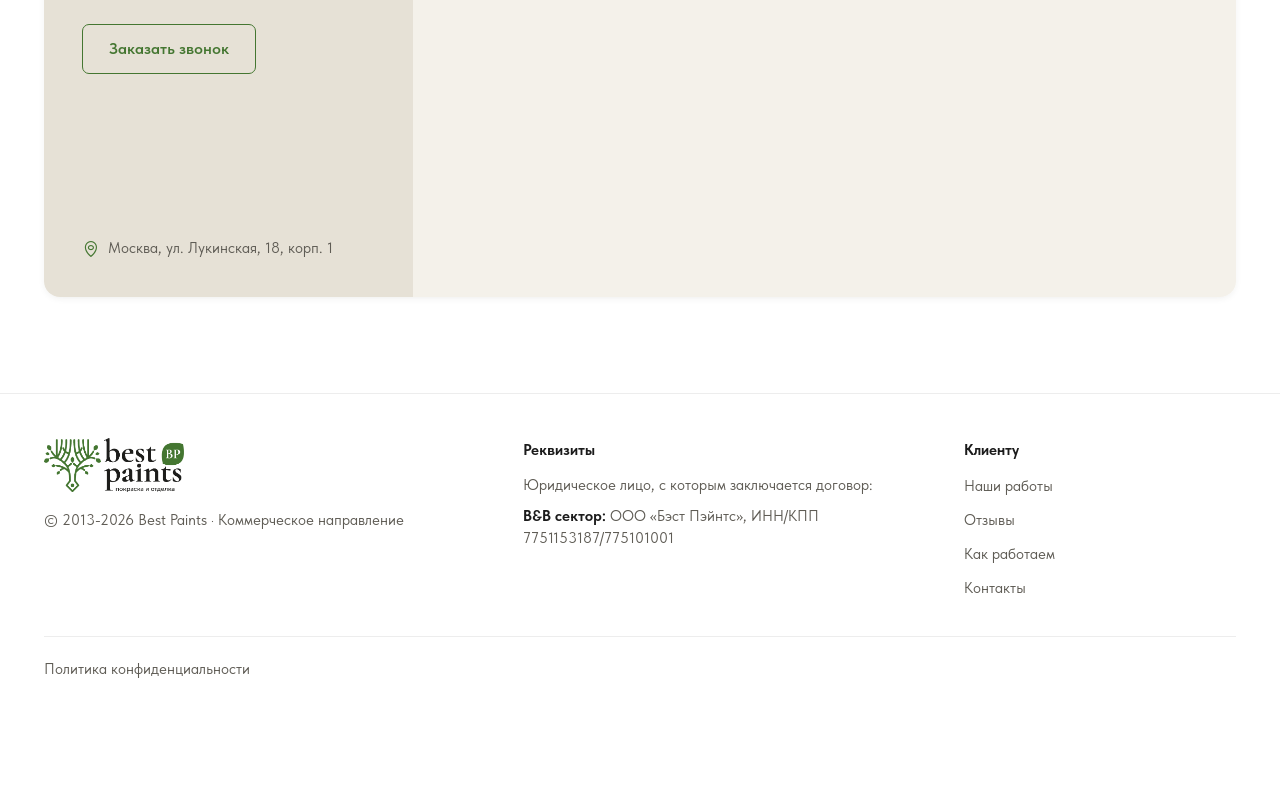
==== commit bb14626f: "Продлён срок акции -10% до 30 ноября Co-Authored-By: Claude Sonnet 5.5 <noreply@anthropic.com>" ====
--- a/pokraskabigploshad/index.html
+++ b/pokraskabigploshad/index.html
@@ -308,7 +308,7 @@
            width="1448" height="1086" fetchpriority="high" decoding="async">
       <div class="hero__promo">
         <b>-10%</b>
-        <p>на работы и материалы<br>только до 20 ноября</p>
+        <p>на работы и материалы<br>только до 30 ноября</p>
       </div>
       <p class="hero__tag">Срок. Смета. Один ответственный.</p>
     </div>
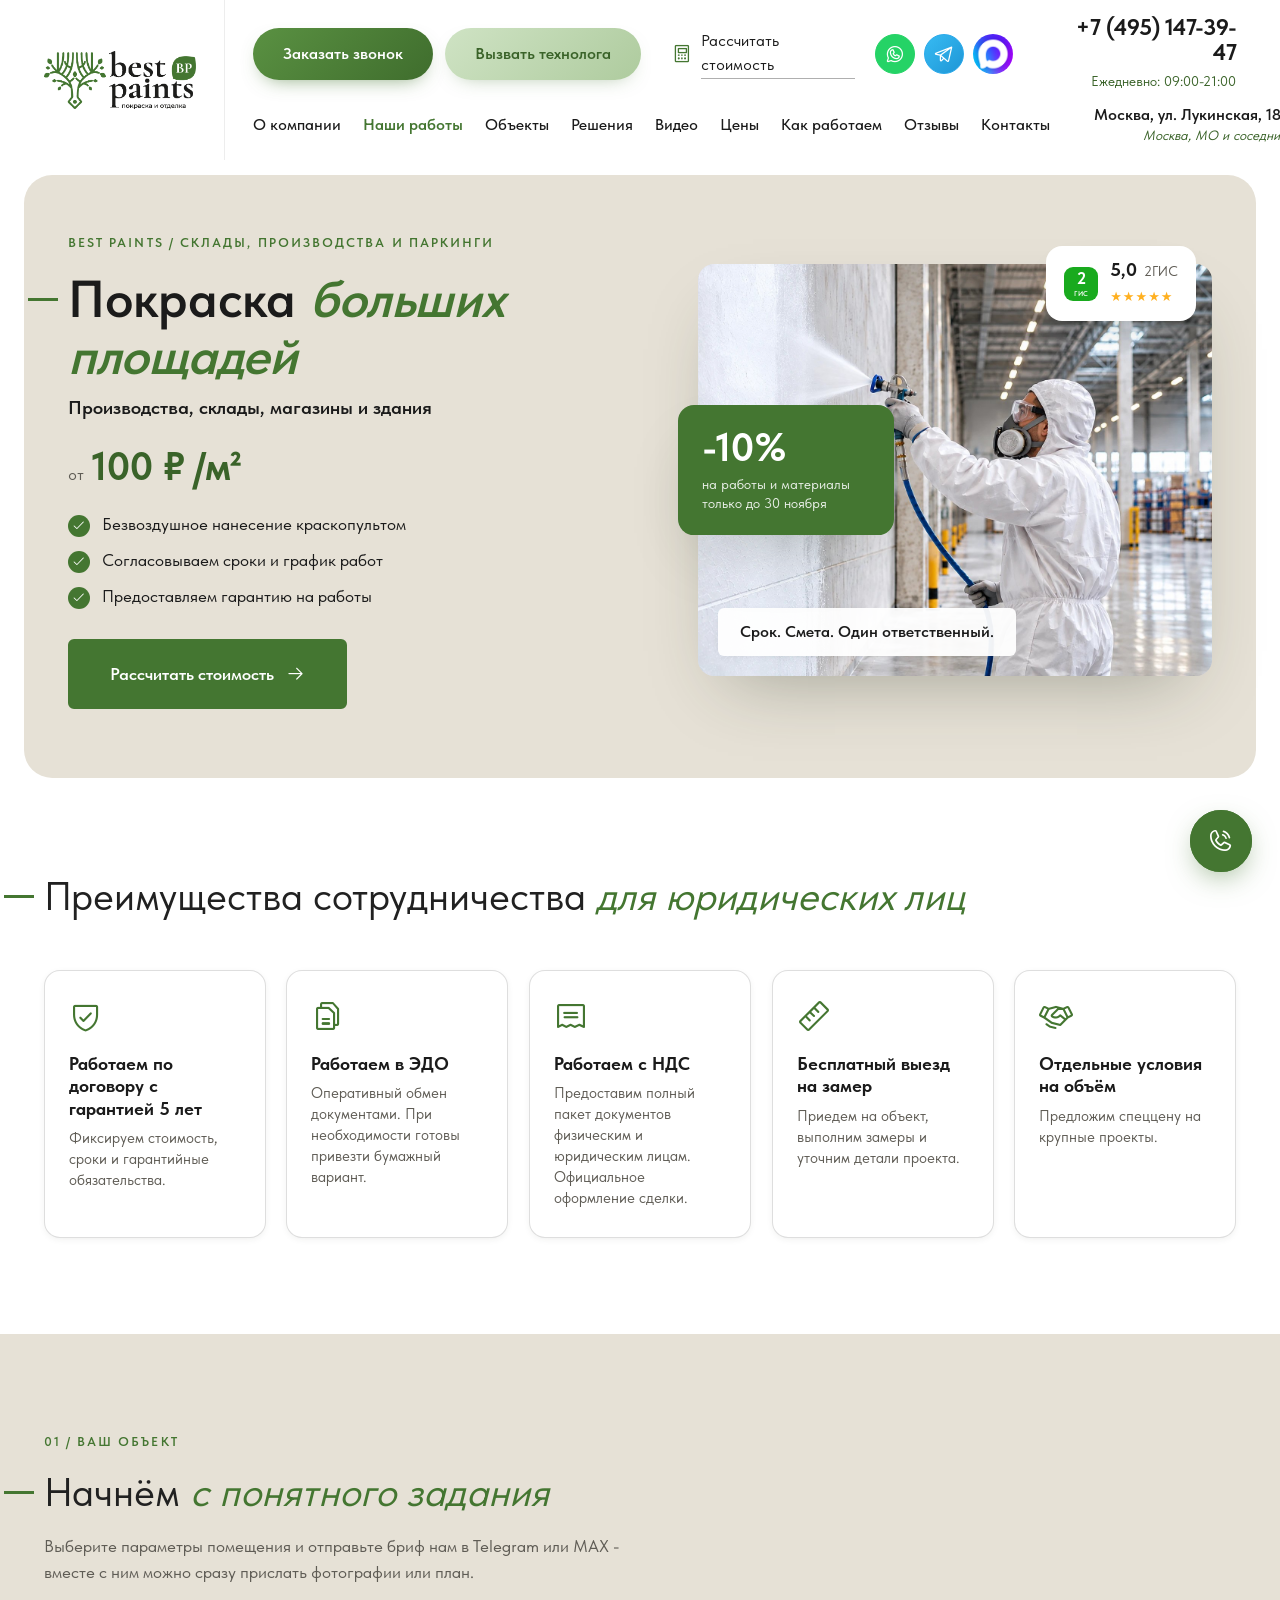
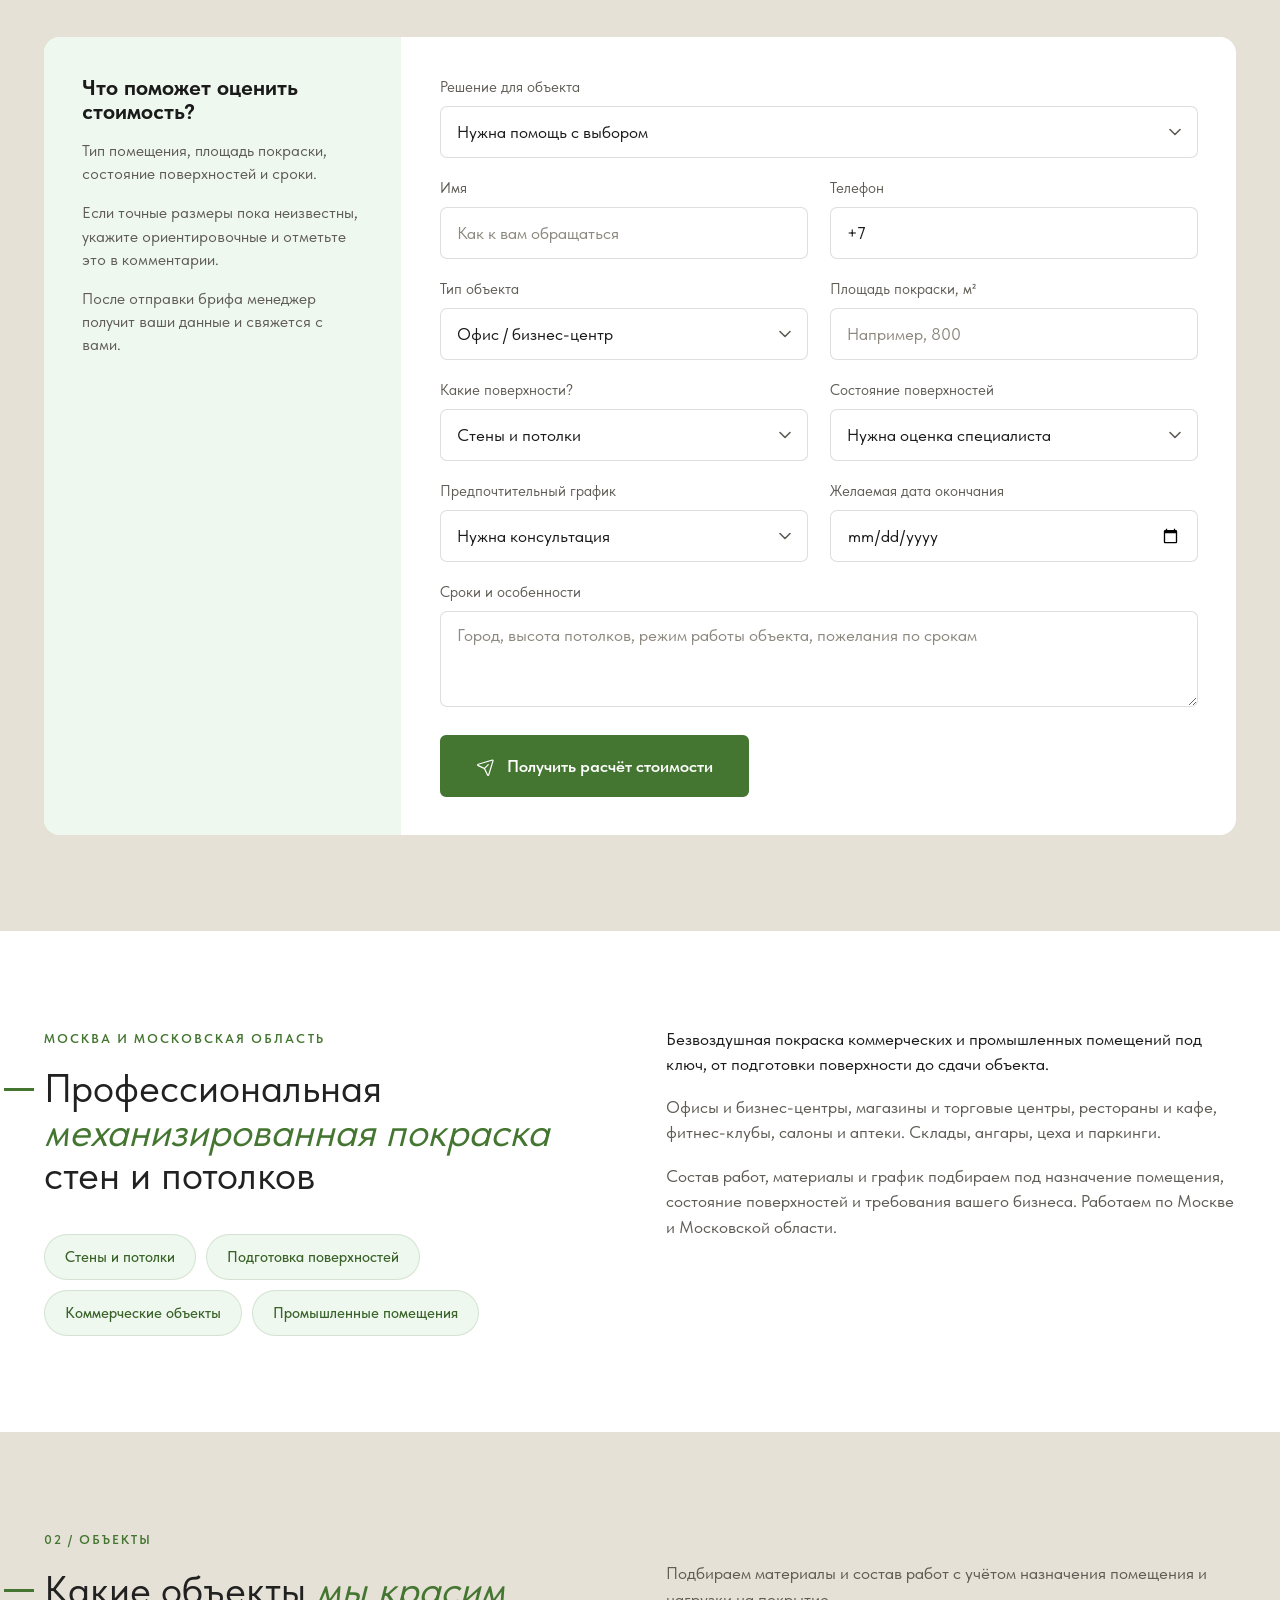
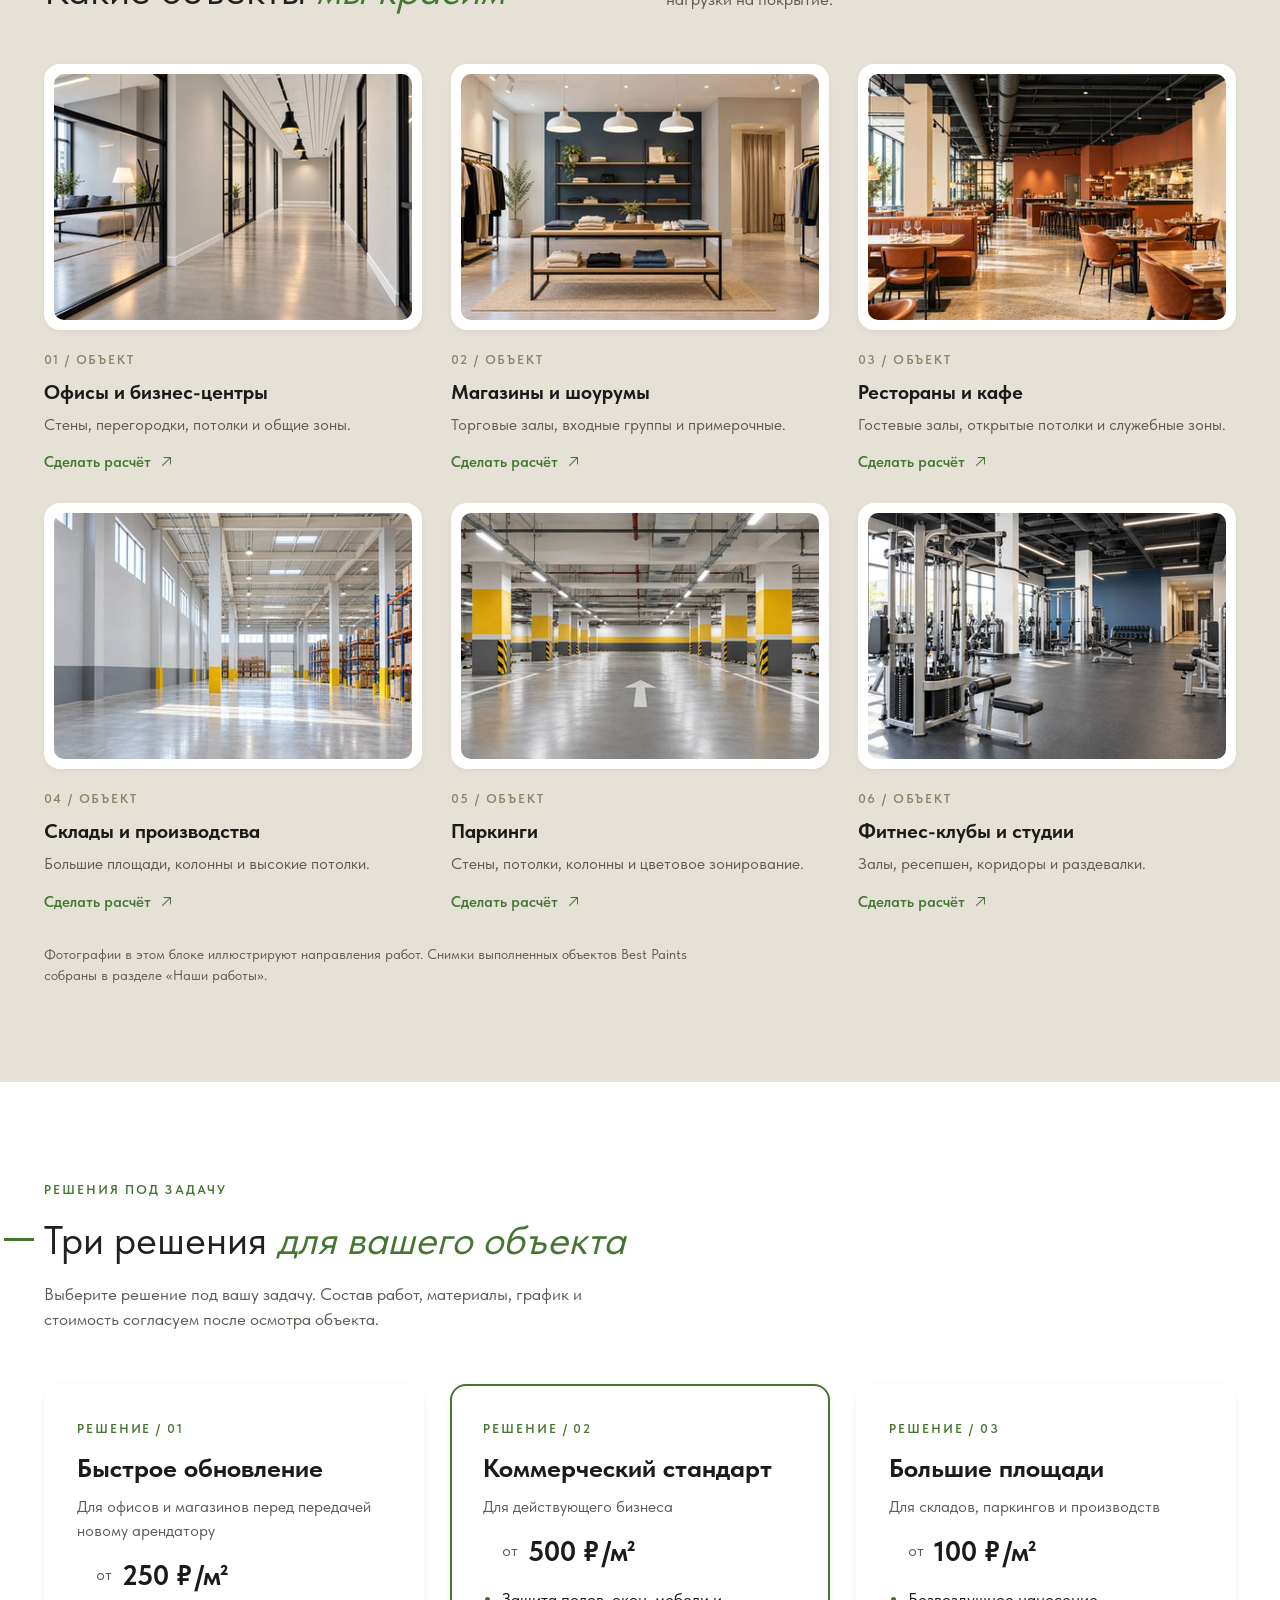
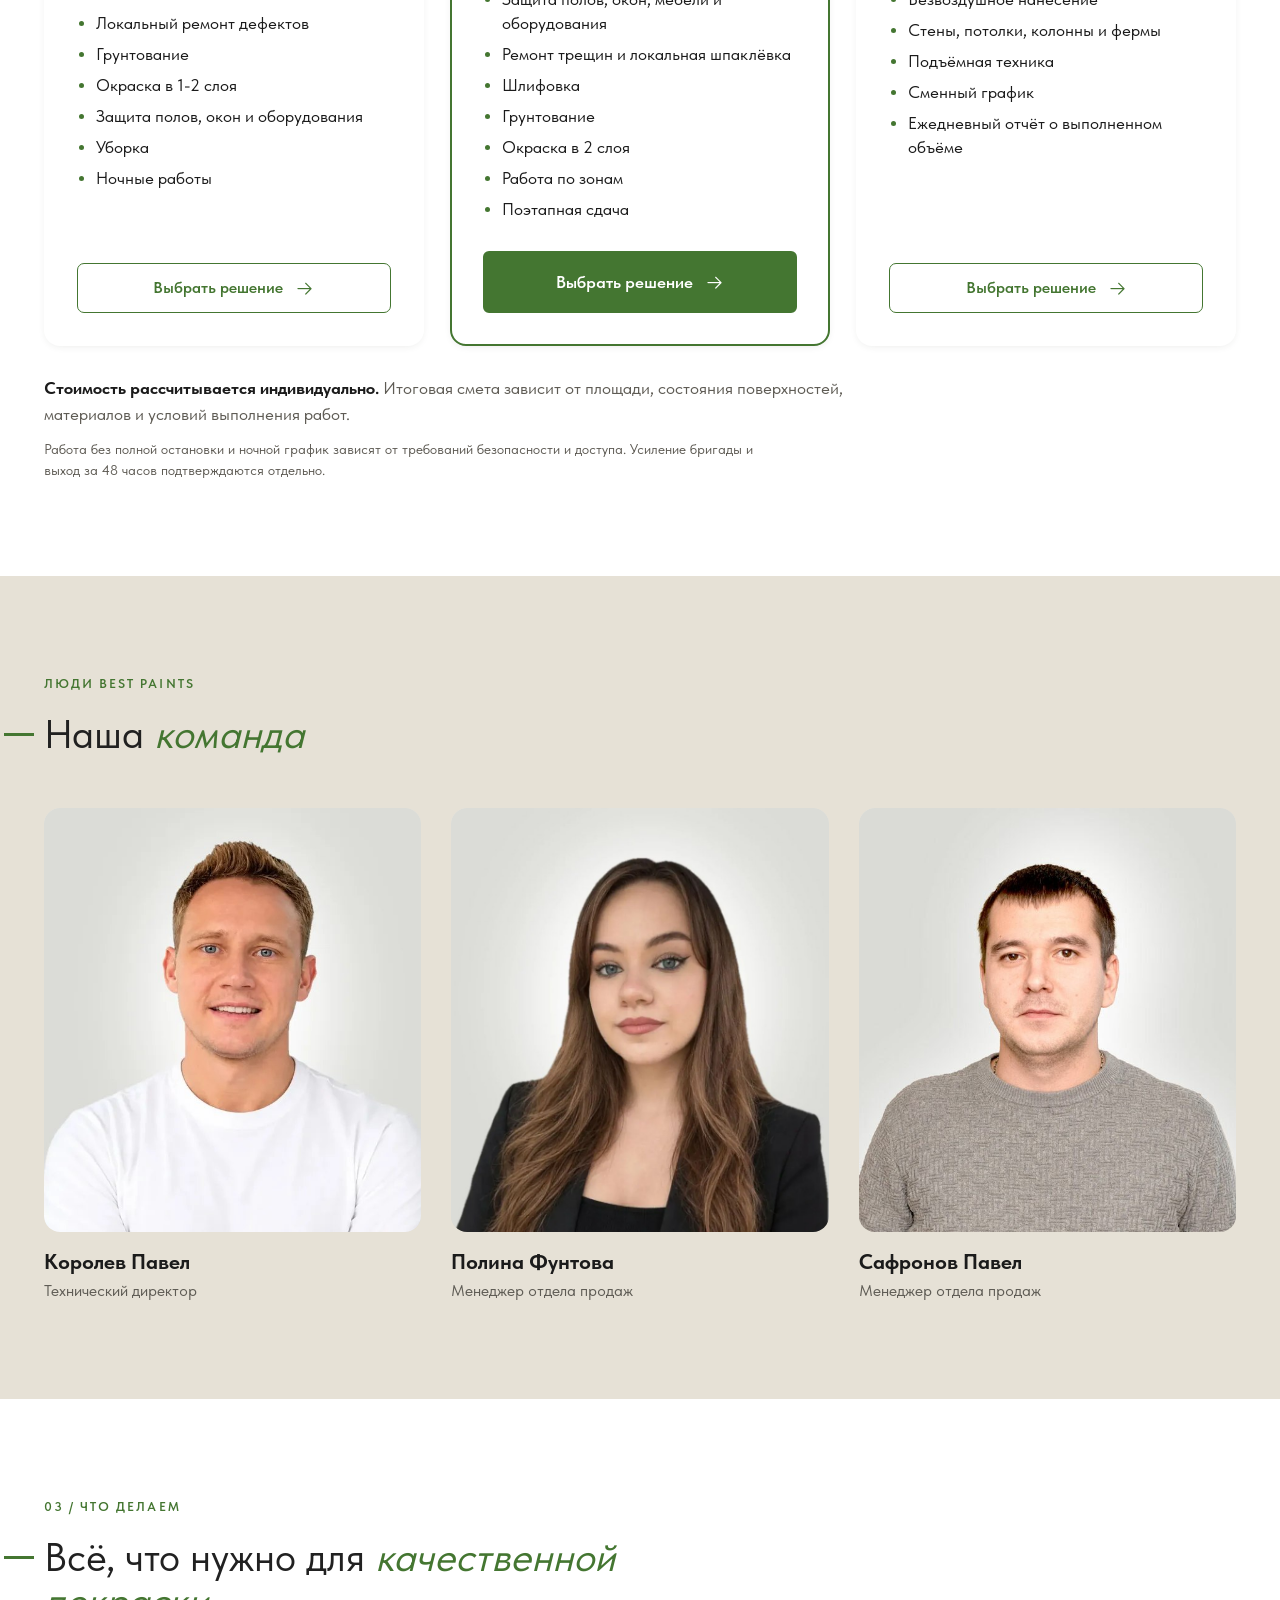
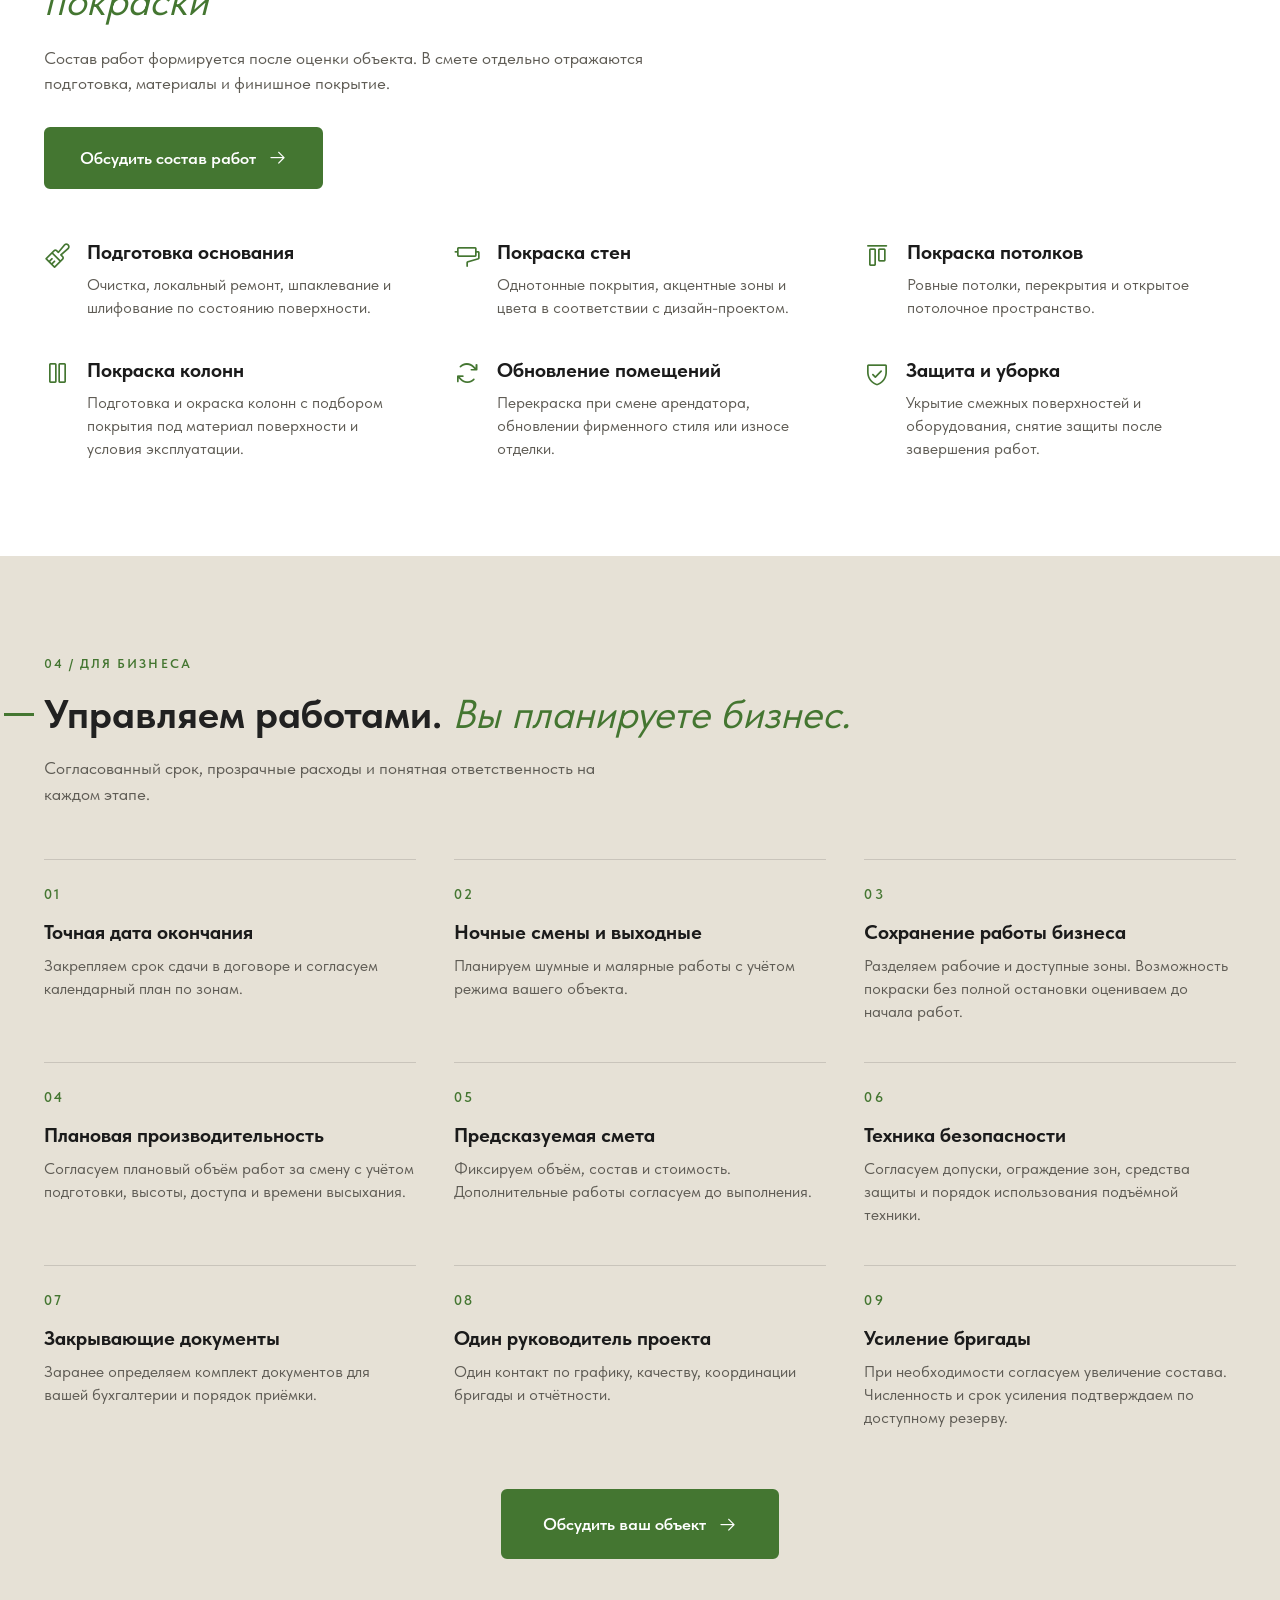
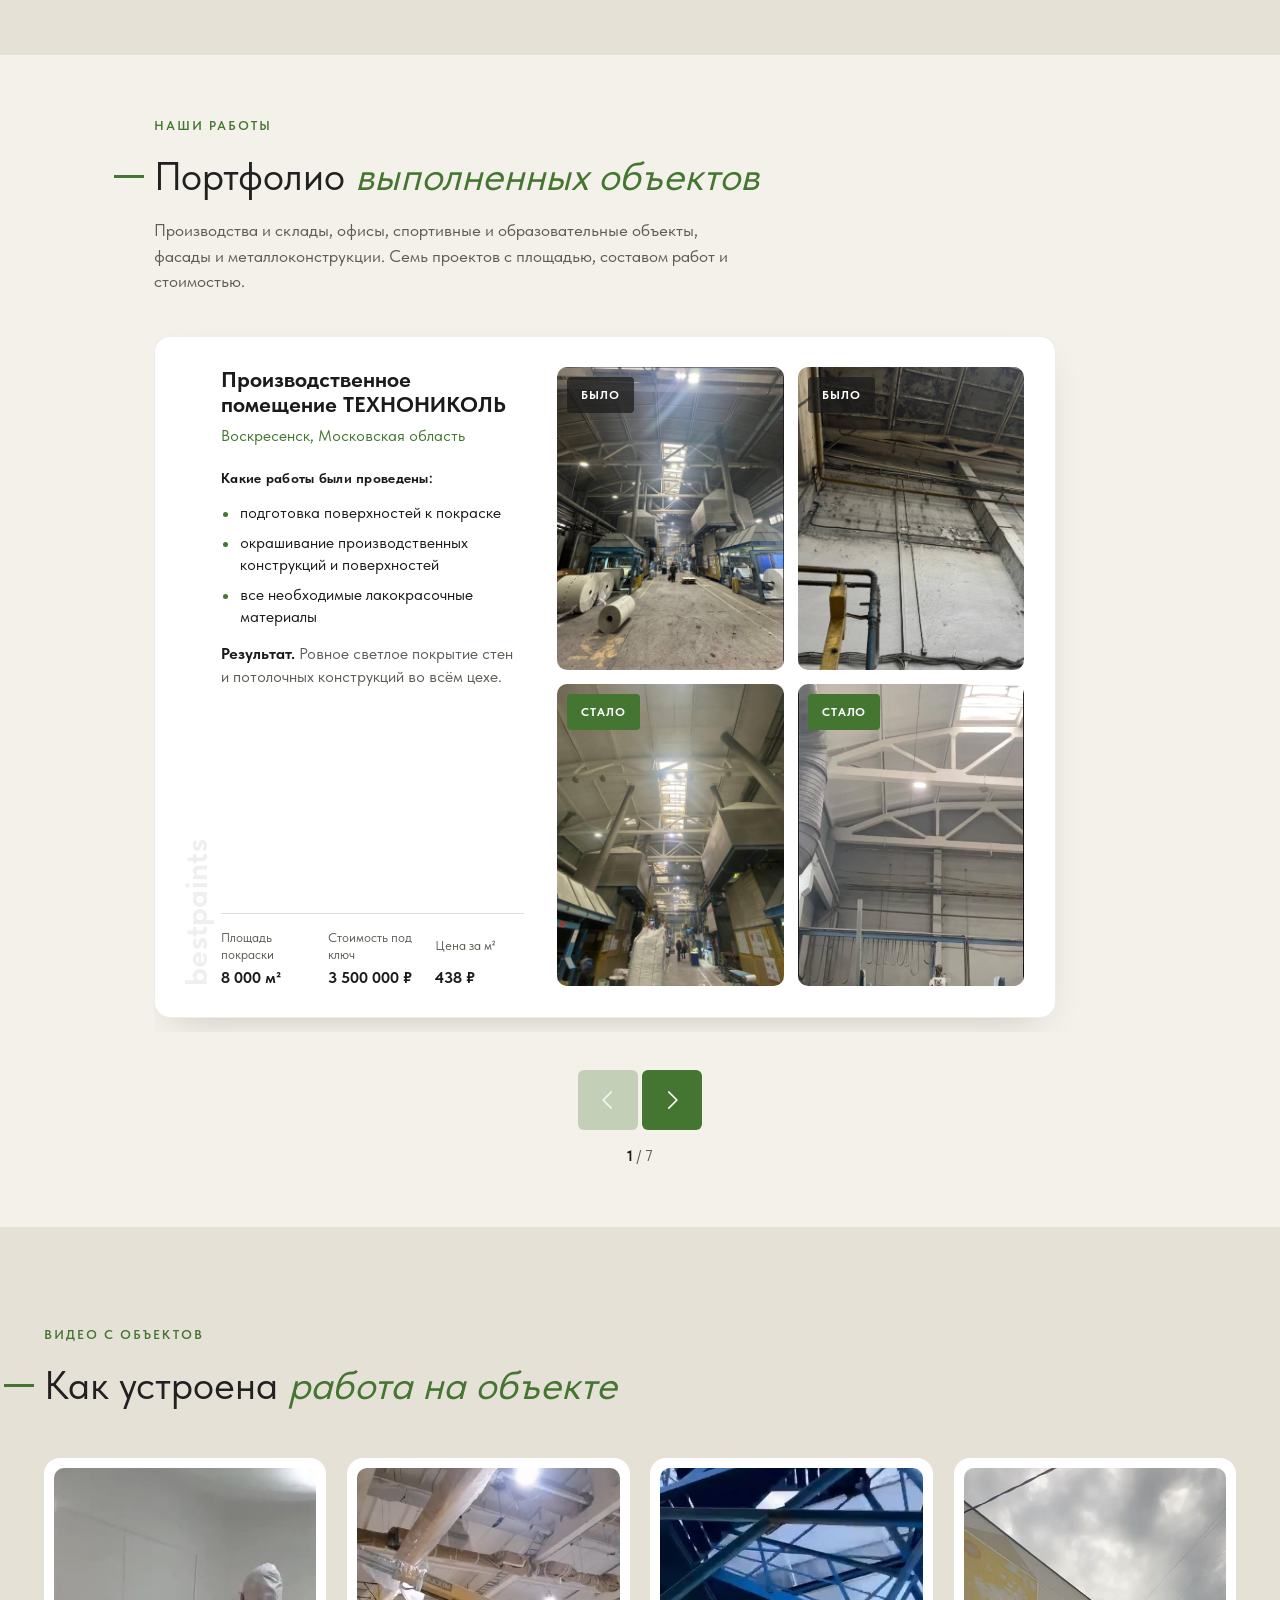
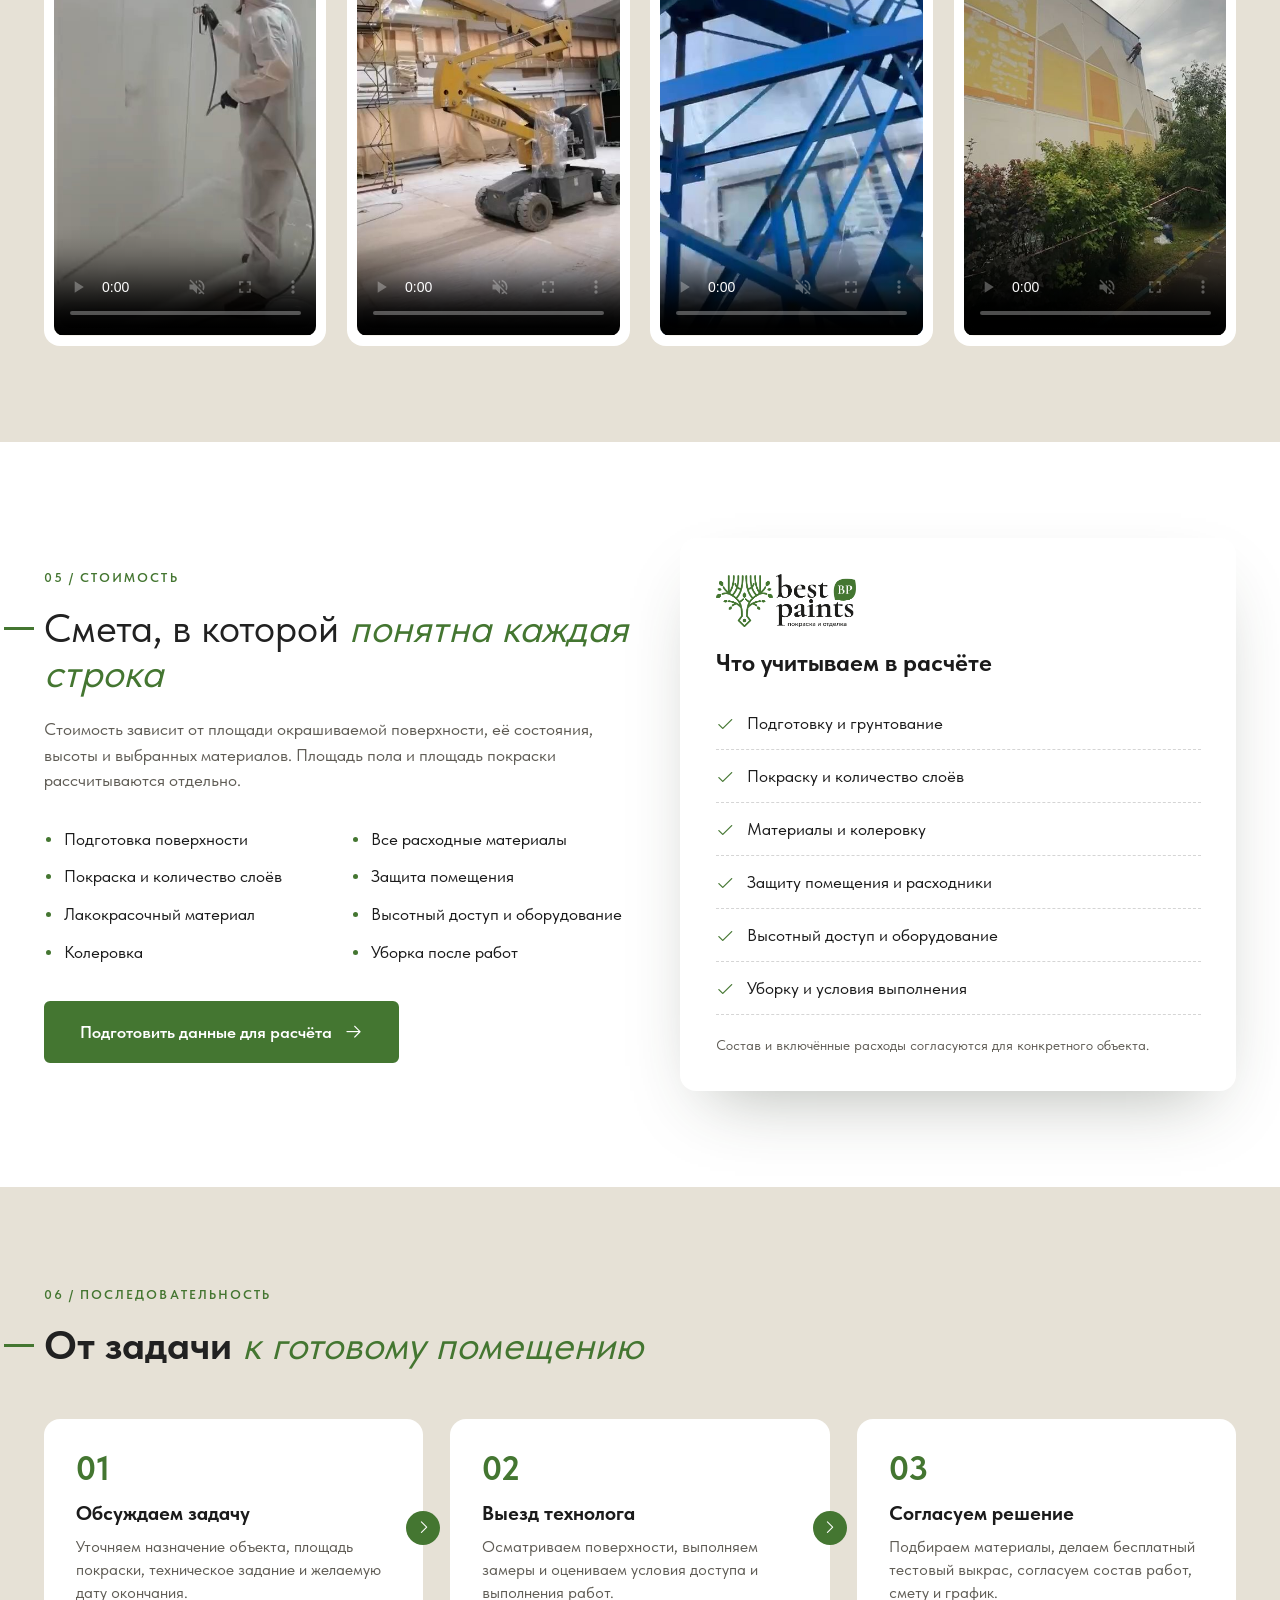
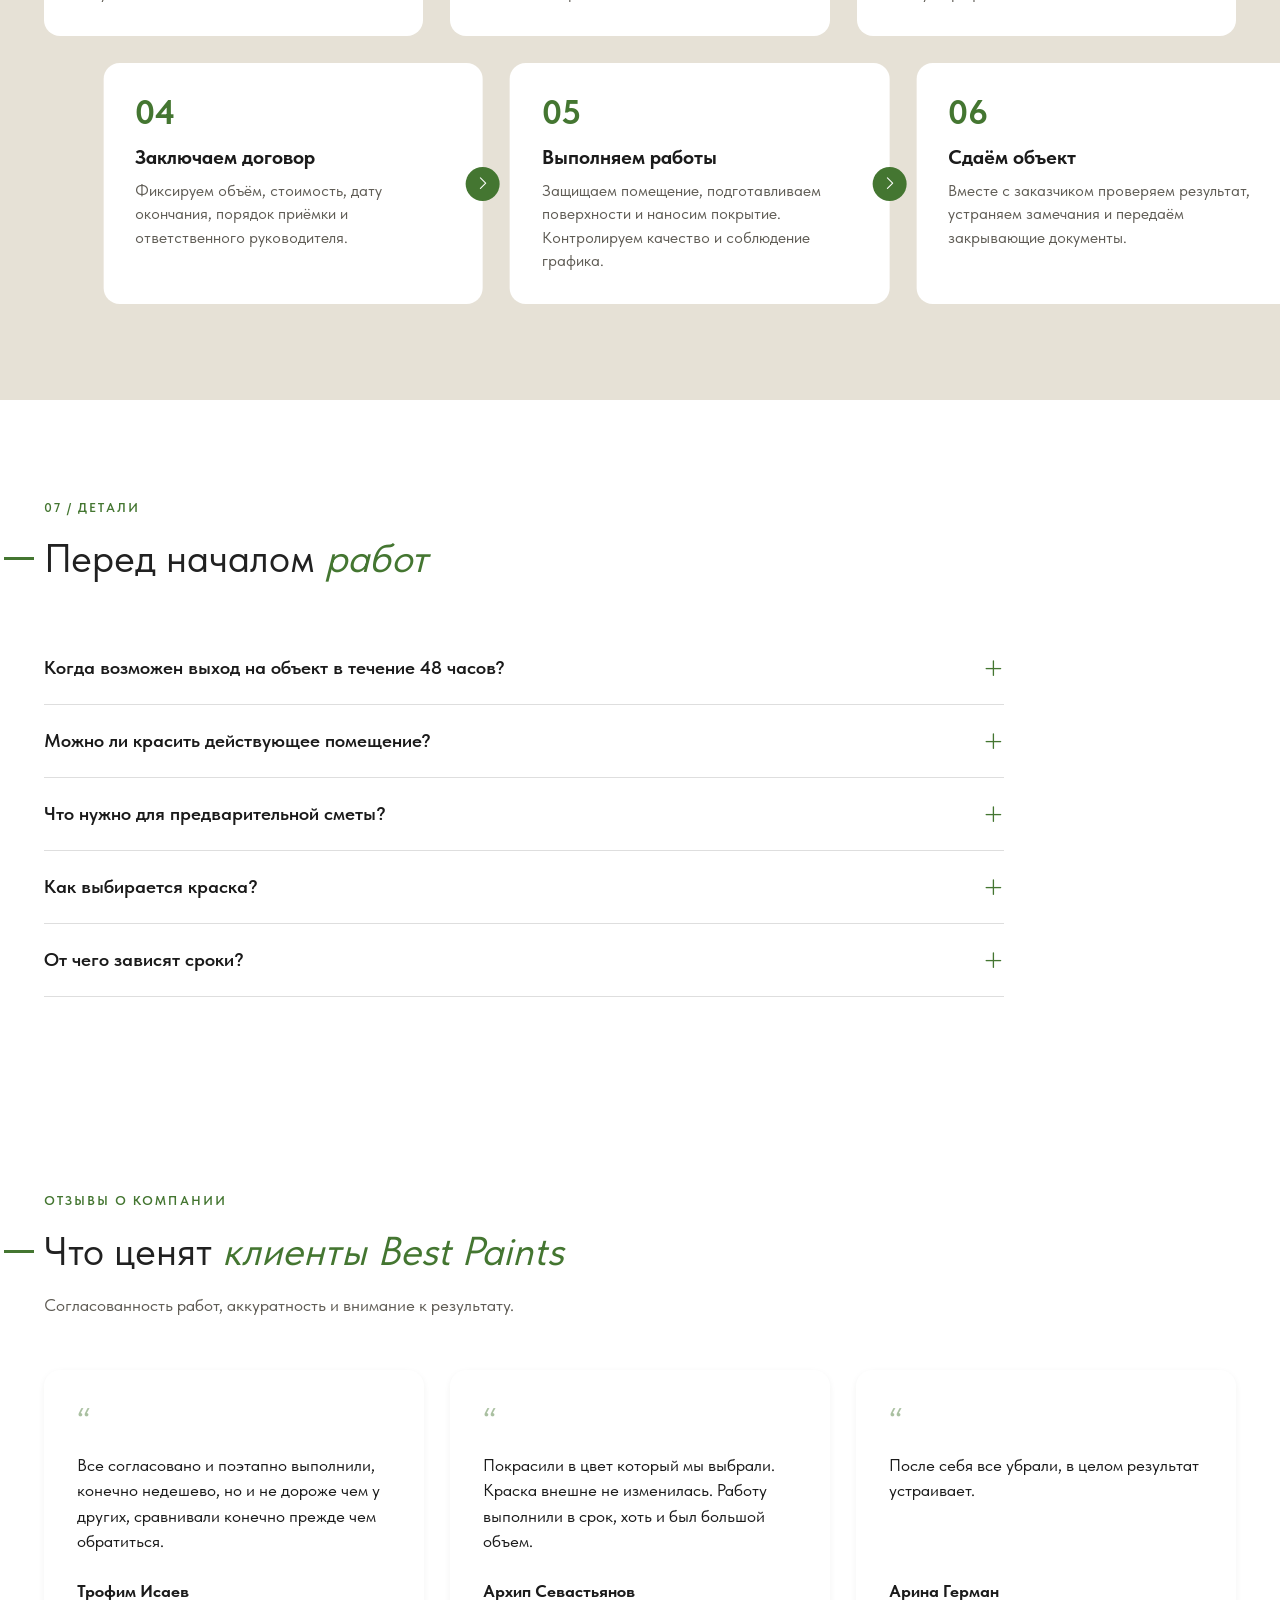
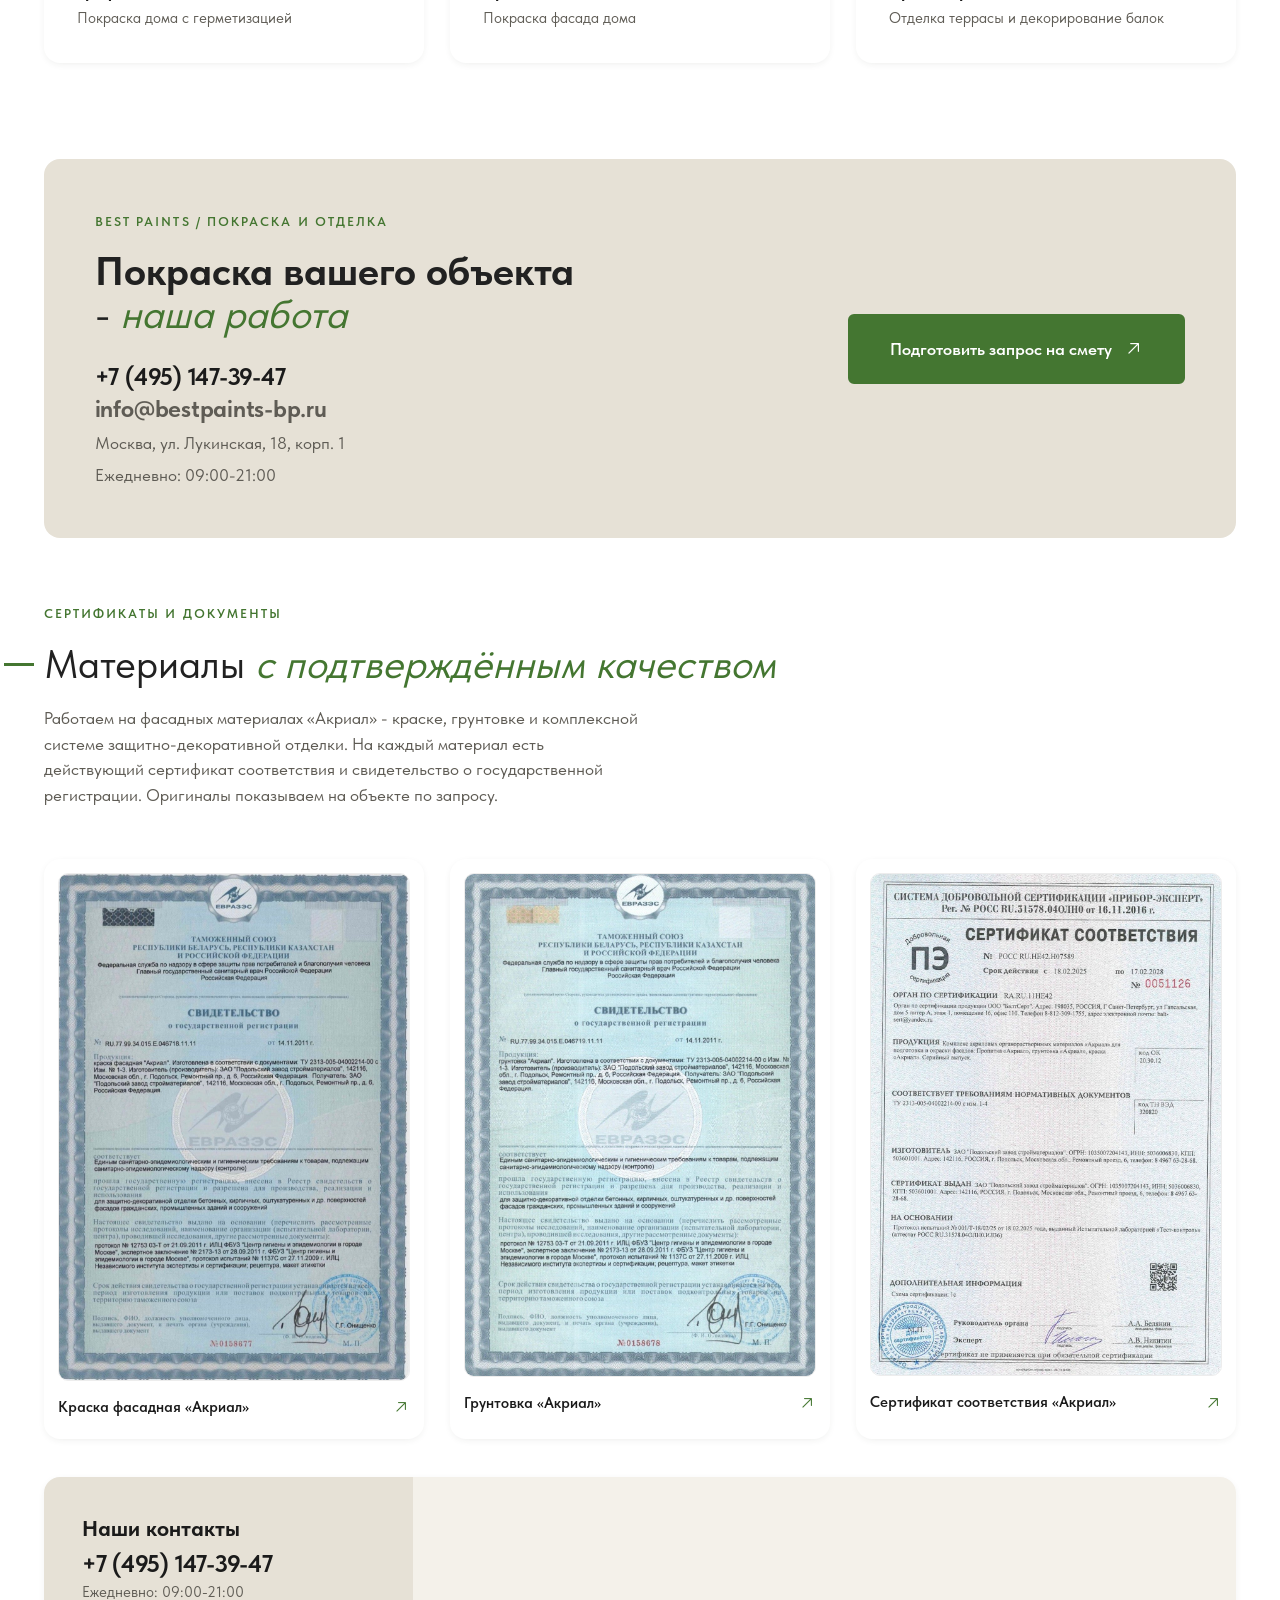
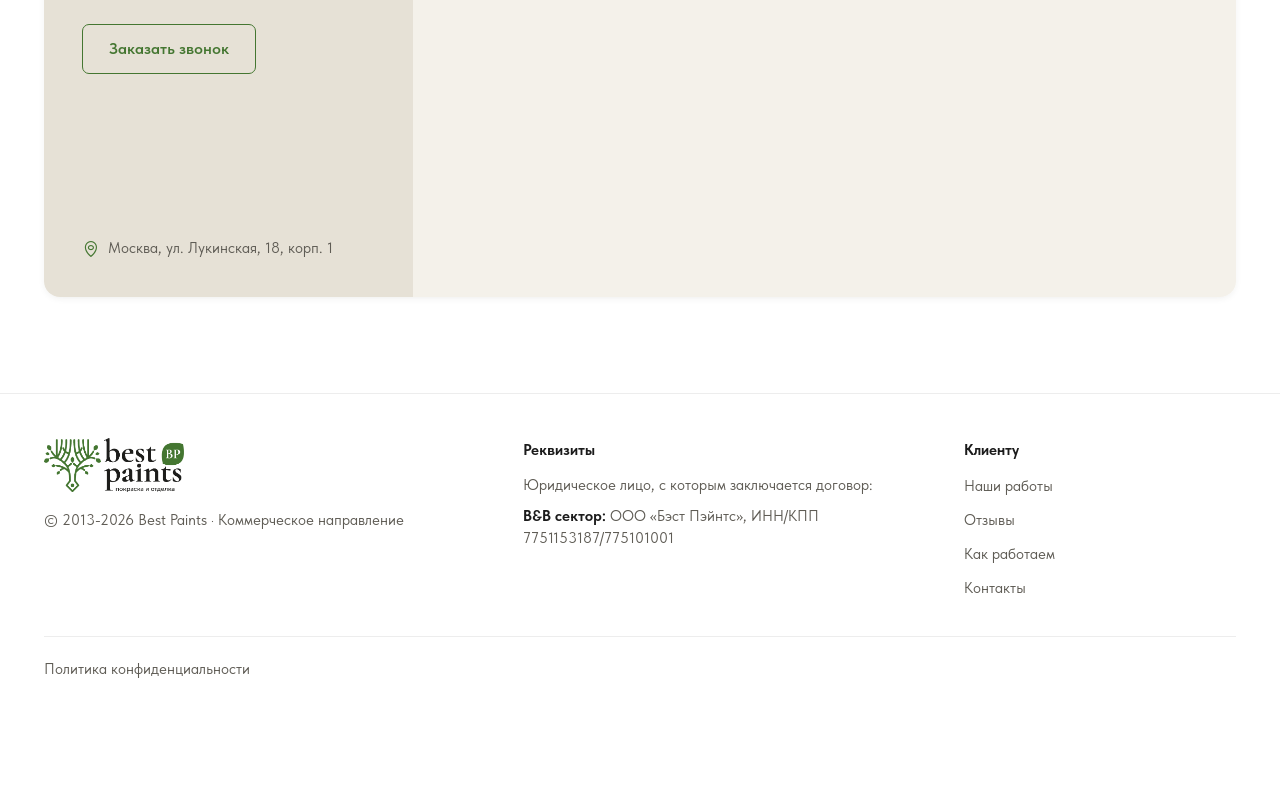
==== commit 80e38bdb: "Бриф поднят третьим блоком, кнопка «Получить расчёт стоимости» - блок #estimate перенесён сразу посл" ====
--- a/pokraskabigploshad/index.html
+++ b/pokraskabigploshad/index.html
@@ -357,891 +357,12 @@
 </section>
 
 
-<!-- ====================== ВВОДНЫЙ БЛОК ====================== -->
-<section class="section" id="about">
-  <div class="wrap split">
-
-    <div class="reveal">
-      <span class="eyebrow">Москва и Московская область</span>
-      <h2 class="h2 dashed">Профессиональная <em class="accent">механизированная покраска</em> стен и потолков</h2>
-      <div class="chips" style="margin-top:38px">
-        <span class="chip">Стены и потолки</span>
-        <span class="chip">Подготовка поверхностей</span>
-        <span class="chip">Коммерческие объекты</span>
-        <span class="chip">Промышленные помещения</span>
-      </div>
-    </div>
-
-    <div class="split__text reveal" style="--d:100ms">
-      <p class="lead">
-        Безвоздушная покраска коммерческих и промышленных помещений под ключ,
-        от подготовки поверхности до сдачи объекта.
-      </p>
-      <p class="body">
-        Офисы и бизнес-центры, магазины и торговые центры, рестораны и кафе,
-        фитнес-клубы, салоны и аптеки. Склады, ангары, цеха и паркинги.
-      </p>
-      <p class="body">
-        Состав работ, материалы и график подбираем под назначение помещения,
-        состояние поверхностей и требования вашего бизнеса. Работаем по Москве
-        и Московской области.
-      </p>
-    </div>
-
-  </div>
-</section>
-
-
-<!-- ====================== ОБЪЕКТЫ ====================== -->
-<section class="section section--warm" id="objects">
+<!-- ====================== БРИФ ====================== -->
+<section class="section section--warm" id="estimate">
   <div class="wrap">
 
-    <div class="sec-head split reveal">
-      <div>
-        <span class="eyebrow">01 / Объекты</span>
-        <h2 class="h2 dashed">Какие объекты <em class="accent">мы красим</em></h2>
-      </div>
-      <p class="body" style="align-self:end">
-        Подбираем материалы и состав работ с учётом назначения помещения
-        и нагрузки на покрытие.
-      </p>
-    </div>
-
-    <div class="cards">
-
-      <article class="card reveal">
-        <div class="card__frame">
-          <img src="../assets/img/obj-office.jpg" alt="Офисный коридор со стеклянными перегородками"
-               width="760" height="475" loading="lazy" decoding="async">
-        </div>
-        <div class="card__cap">
-          <span class="card__num">01 / Объект</span>
-          <h3>Офисы и бизнес-центры</h3>
-          <p>Стены, перегородки, потолки и общие зоны.</p>
-          <a class="link-arrow" href="#estimate">Сделать расчёт <i class="ph ph-arrow-up-right" aria-hidden="true"></i></a>
-        </div>
-      </article>
-
-      <article class="card reveal" style="--d:70ms">
-        <div class="card__frame">
-          <img src="../assets/img/obj-retail.jpg" alt="Торговый зал магазина"
-               width="760" height="475" loading="lazy" decoding="async">
-        </div>
-        <div class="card__cap">
-          <span class="card__num">02 / Объект</span>
-          <h3>Магазины и шоурумы</h3>
-          <p>Торговые залы, входные группы и примерочные.</p>
-          <a class="link-arrow" href="#estimate">Сделать расчёт <i class="ph ph-arrow-up-right" aria-hidden="true"></i></a>
-        </div>
-      </article>
-
-      <article class="card reveal" style="--d:140ms">
-        <div class="card__frame">
-          <img src="../assets/img/obj-resto.jpg" alt="Гостевой зал ресторана с открытым потолком"
-               width="760" height="475" loading="lazy" decoding="async">
-        </div>
-        <div class="card__cap">
-          <span class="card__num">03 / Объект</span>
-          <h3>Рестораны и кафе</h3>
-          <p>Гостевые залы, открытые потолки и служебные зоны.</p>
-          <a class="link-arrow" href="#estimate">Сделать расчёт <i class="ph ph-arrow-up-right" aria-hidden="true"></i></a>
-        </div>
-      </article>
-
-      <article class="card reveal">
-        <div class="card__frame">
-          <img src="../assets/img/obj-warehouse.jpg" alt="Складское помещение с высокими потолками"
-               width="760" height="475" loading="lazy" decoding="async">
-        </div>
-        <div class="card__cap">
-          <span class="card__num">04 / Объект</span>
-          <h3>Склады и производства</h3>
-          <p>Большие площади, колонны и высокие потолки.</p>
-          <a class="link-arrow" href="#estimate">Сделать расчёт <i class="ph ph-arrow-up-right" aria-hidden="true"></i></a>
-        </div>
-      </article>
-
-      <article class="card reveal" style="--d:70ms">
-        <div class="card__frame">
-          <img src="../assets/img/obj-parking.jpg" alt="Подземный паркинг с окрашенными колоннами"
-               width="760" height="475" loading="lazy" decoding="async">
-        </div>
-        <div class="card__cap">
-          <span class="card__num">05 / Объект</span>
-          <h3>Паркинги</h3>
-          <p>Стены, потолки, колонны и цветовое зонирование.</p>
-          <a class="link-arrow" href="#estimate">Сделать расчёт <i class="ph ph-arrow-up-right" aria-hidden="true"></i></a>
-        </div>
-      </article>
-
-      <article class="card reveal" style="--d:140ms">
-        <div class="card__frame">
-          <img src="../assets/img/obj-gym.jpg" alt="Зал фитнес-клуба"
-               width="760" height="475" loading="lazy" decoding="async">
-        </div>
-        <div class="card__cap">
-          <span class="card__num">06 / Объект</span>
-          <h3>Фитнес-клубы и студии</h3>
-          <p>Залы, ресепшен, коридоры и раздевалки.</p>
-          <a class="link-arrow" href="#estimate">Сделать расчёт <i class="ph ph-arrow-up-right" aria-hidden="true"></i></a>
-        </div>
-      </article>
-
-    </div>
-
-    <p class="note">
-      Фотографии в этом блоке иллюстрируют направления работ.
-      Снимки выполненных объектов Best Paints собраны в разделе «Наши работы».
-    </p>
-
-  </div>
-</section>
-
-
-<!-- ====================== РЕШЕНИЯ ====================== -->
-<section class="section" id="packages">
-  <div class="wrap">
-
     <div class="sec-head reveal">
-      <span class="eyebrow">Решения под задачу</span>
-      <h2 class="h2 dashed">Три решения <em class="accent">для вашего объекта</em></h2>
-      <p class="body">
-        Выберите решение под вашу задачу. Состав работ, материалы, график
-        и стоимость согласуем после осмотра объекта.
-      </p>
-    </div>
-
-    <div class="packs">
-
-      <article class="pack reveal">
-        <span class="pack__num">Решение / 01</span>
-        <h3>Быстрое обновление</h3>
-        <p class="pack__for">Для офисов и магазинов перед передачей новому арендатору</p>
-        <p class="pack__price"><span class="pack__price-pre">от</span><b>250 ₽</b><span class="pack__price-unit">/м²</span></p>
-        <ul class="dots dots--green">
-          <li>Локальный ремонт дефектов</li>
-          <li>Грунтование</li>
-          <li>Окраска в 1-2 слоя</li>
-          <li>Защита полов, окон и оборудования</li>
-          <li>Уборка</li>
-          <li>Ночные работы</li>
-        </ul>
-        <button class="btn btn--outline" type="button" data-package="Быстрое обновление">Выбрать решение <i class="ph ph-arrow-right" aria-hidden="true"></i></button>
-      </article>
-
-      <article class="pack pack--featured reveal" style="--d:80ms">
-        <span class="pack__num">Решение / 02</span>
-        <h3>Коммерческий стандарт</h3>
-        <p class="pack__for">Для действующего бизнеса</p>
-        <p class="pack__price"><span class="pack__price-pre">от</span><b>500 ₽</b><span class="pack__price-unit">/м²</span></p>
-        <ul class="dots dots--green">
-          <li>Защита полов, окон, мебели и оборудования</li>
-          <li>Ремонт трещин и локальная шпаклёвка</li>
-          <li>Шлифовка</li>
-          <li>Грунтование</li>
-          <li>Окраска в 2 слоя</li>
-          <li>Работа по зонам</li>
-          <li>Поэтапная сдача</li>
-        </ul>
-        <button class="btn" type="button" data-package="Коммерческий стандарт">Выбрать решение <i class="ph ph-arrow-right" aria-hidden="true"></i></button>
-      </article>
-
-      <article class="pack reveal" style="--d:160ms">
-        <span class="pack__num">Решение / 03</span>
-        <h3>Большие площади</h3>
-        <p class="pack__for">Для складов, паркингов и производств</p>
-        <p class="pack__price"><span class="pack__price-pre">от</span><b>100 ₽</b><span class="pack__price-unit">/м²</span></p>
-        <ul class="dots dots--green">
-          <li>Безвоздушное нанесение</li>
-          <li>Стены, потолки, колонны и фермы</li>
-          <li>Подъёмная техника</li>
-          <li>Сменный график</li>
-          <li>Ежедневный отчёт о выполненном объёме</li>
-        </ul>
-        <button class="btn btn--outline" type="button" data-package="Большие площади">Выбрать решение <i class="ph ph-arrow-right" aria-hidden="true"></i></button>
-      </article>
-
-    </div>
-
-    <p class="packs-note reveal">
-      <b>Стоимость рассчитывается индивидуально.</b>
-      Итоговая смета зависит от площади, состояния поверхностей, материалов
-      и условий выполнения работ.
-    </p>
-    <p class="fine reveal" style="margin-top:12px">
-      Работа без полной остановки и ночной график зависят от требований безопасности
-      и доступа. Усиление бригады и выход за 48 часов подтверждаются отдельно.
-    </p>
-
-  </div>
-</section>
-
-
-<!-- ====================== КОМАНДА ====================== -->
-<section class="section section--warm" id="team">
-  <div class="wrap">
-
-    <div class="sec-head reveal">
-      <span class="eyebrow">Люди Best Paints</span>
-      <h2 class="h2 dashed">Наша <em class="accent">команда</em></h2>
-    </div>
-
-    <div class="team">
-      <article class="person reveal">
-        <div class="person__ph">
-          <img src="../assets/team/team-korolev.jpg" alt="Королев Павел - технический директор"
-               width="700" height="700" loading="lazy" decoding="async">
-        </div>
-        <h3>Королев Павел</h3>
-        <p>Технический директор</p>
-      </article>
-
-      <article class="person reveal" style="--d:70ms">
-        <div class="person__ph">
-          <img src="../assets/team/team-funtova.jpg" alt="Полина Фунтова - менеджер отдела продаж"
-               width="900" height="900" loading="lazy" decoding="async">
-        </div>
-        <h3>Полина Фунтова</h3>
-        <p>Менеджер отдела продаж</p>
-      </article>
-
-      <article class="person reveal" style="--d:140ms">
-        <div class="person__ph">
-          <img src="../assets/team/team-safronov.jpg" alt="Сафронов Павел - менеджер отдела продаж"
-               width="700" height="679" loading="lazy" decoding="async">
-        </div>
-        <h3>Сафронов Павел</h3>
-        <p>Менеджер отдела продаж</p>
-      </article>
-    </div>
-
-  </div>
-</section>
-
-
-<!-- ====================== ЧТО ДЕЛАЕМ ====================== -->
-<section class="section" id="services">
-  <div class="wrap">
-
-    <div class="does">
-      <div class="does__aside reveal">
-      <span class="eyebrow">02 / Что делаем</span>
-      <h2 class="h2 dashed">Всё, что нужно для <em class="accent">качественной покраски</em></h2>
-      <p class="body">
-        Состав работ формируется после оценки объекта. В смете отдельно отражаются
-        подготовка, материалы и финишное покрытие.
-      </p>
-      <a class="btn" href="#estimate">Обсудить состав работ <i class="ph ph-arrow-right" aria-hidden="true"></i></a>
-      </div>
-    </div>
-
-    <div class="does__list">
-      <div class="does__item reveal">
-        <i class="ph ph-paint-brush-household" aria-hidden="true"></i>
-        <div>
-          <h3>Подготовка основания</h3>
-          <p>Очистка, локальный ремонт, шпаклевание и шлифование по состоянию поверхности.</p>
-        </div>
-      </div>
-      <div class="does__item reveal" style="--d:60ms">
-        <i class="ph ph-paint-roller" aria-hidden="true"></i>
-        <div>
-          <h3>Покраска стен</h3>
-          <p>Однотонные покрытия, акцентные зоны и цвета в соответствии с дизайн-проектом.</p>
-        </div>
-      </div>
-      <div class="does__item reveal" style="--d:120ms">
-        <i class="ph ph-align-top" aria-hidden="true"></i>
-        <div>
-          <h3>Покраска потолков</h3>
-          <p>Ровные потолки, перекрытия и открытое потолочное пространство.</p>
-        </div>
-      </div>
-      <div class="does__item reveal" style="--d:180ms">
-        <i class="ph ph-columns" aria-hidden="true"></i>
-        <div>
-          <h3>Покраска колонн</h3>
-          <p>Подготовка и окраска колонн с подбором покрытия под материал поверхности и условия эксплуатации.</p>
-        </div>
-      </div>
-      <div class="does__item reveal" style="--d:240ms">
-        <i class="ph ph-arrows-clockwise" aria-hidden="true"></i>
-        <div>
-          <h3>Обновление помещений</h3>
-          <p>Перекраска при смене арендатора, обновлении фирменного стиля или износе отделки.</p>
-        </div>
-      </div>
-      <div class="does__item reveal" style="--d:300ms">
-        <i class="ph ph-shield-check" aria-hidden="true"></i>
-        <div>
-          <h3>Защита и уборка</h3>
-          <p>Укрытие смежных поверхностей и оборудования, снятие защиты после завершения работ.</p>
-        </div>
-      </div>
-    </div>
-
-  </div>
-</section>
-
-
-<!-- ====================== ДЛЯ БИЗНЕСА ====================== -->
-<section class="section section--warm" id="business">
-  <div class="wrap">
-
-    <div class="sec-head reveal">
-      <span class="eyebrow">03 / Для бизнеса</span>
-      <h2 class="h2 dashed"><strong>Управляем работами.</strong> <em class="accent">Вы планируете бизнес.</em></h2>
-      <p class="body">
-        Согласованный срок, прозрачные расходы и понятная ответственность
-        на каждом этапе.
-      </p>
-    </div>
-
-    <div class="biz">
-      <div class="biz__item reveal">
-        <span class="biz__n">01</span>
-        <h3>Точная дата окончания</h3>
-        <p>Закрепляем срок сдачи в договоре и согласуем календарный план по зонам.</p>
-      </div>
-      <div class="biz__item reveal" style="--d:60ms">
-        <span class="biz__n">02</span>
-        <h3>Ночные смены и выходные</h3>
-        <p>Планируем шумные и малярные работы с учётом режима вашего объекта.</p>
-      </div>
-      <div class="biz__item reveal" style="--d:120ms">
-        <span class="biz__n">03</span>
-        <h3>Сохранение работы бизнеса</h3>
-        <p>Разделяем рабочие и доступные зоны. Возможность покраски без полной остановки оцениваем до начала работ.</p>
-      </div>
-      <div class="biz__item reveal">
-        <span class="biz__n">04</span>
-        <h3>Плановая производительность</h3>
-        <p>Согласуем плановый объём работ за смену с учётом подготовки, высоты, доступа и времени высыхания.</p>
-      </div>
-      <div class="biz__item reveal" style="--d:60ms">
-        <span class="biz__n">05</span>
-        <h3>Предсказуемая смета</h3>
-        <p>Фиксируем объём, состав и стоимость. Дополнительные работы согласуем до выполнения.</p>
-      </div>
-      <div class="biz__item reveal" style="--d:120ms">
-        <span class="biz__n">06</span>
-        <h3>Техника безопасности</h3>
-        <p>Согласуем допуски, ограждение зон, средства защиты и порядок использования подъёмной техники.</p>
-      </div>
-      <div class="biz__item reveal">
-        <span class="biz__n">07</span>
-        <h3>Закрывающие документы</h3>
-        <p>Заранее определяем комплект документов для вашей бухгалтерии и порядок приёмки.</p>
-      </div>
-      <div class="biz__item reveal" style="--d:60ms">
-        <span class="biz__n">08</span>
-        <h3>Один руководитель проекта</h3>
-        <p>Один контакт по графику, качеству, координации бригады и отчётности.</p>
-      </div>
-      <div class="biz__item reveal" style="--d:120ms">
-        <span class="biz__n">09</span>
-        <h3>Усиление бригады</h3>
-        <p>При необходимости согласуем увеличение состава. Численность и срок усиления подтверждаем по доступному резерву.</p>
-      </div>
-    </div>
-
-    <div class="biz__cta reveal">
-      <button class="btn btn--lg" type="button" data-modal-open="business-lead">Обсудить ваш объект <i class="ph ph-arrow-right" aria-hidden="true"></i></button>
-    </div>
-
-  </div>
-</section>
-
-
-<!-- ======================================================================
-     НАШИ РАБОТЫ - 7 реальных объектов Best Paints.
-     Фото лежат в assets/works/, подписи и цифры взяты из описаний клиента.
-     Метки «Было» / «Стало» проставлены там, где пара снимков очевидна
-     (кейсы 1, 2, 5, 6, 7). В кейсах 3 и 4 съёмка без явной пары, меток нет.
-     ====================================================================== -->
-<section class="section section--tight section--soft" id="works">
-  <div class="wrap wrap--narrow">
-
-    <div class="sec-head reveal">
-      <span class="eyebrow">Наши работы</span>
-      <h2 class="h2 dashed">Портфолио <em class="accent">выполненных объектов</em></h2>
-      <p class="body">
-        Производства и склады, офисы, спортивные и образовательные объекты,
-        фасады и металлоконструкции. Семь проектов с площадью, составом работ
-        и стоимостью.
-      </p>
-    </div>
-
-    <div class="cases" id="cases" role="group" tabindex="0"
-         aria-label="Портфолио объектов, прокручивается по горизонтали">
-      <article class="case reveal">
-        <div class="case__info">
-          <span class="case__mark" aria-hidden="true">bestpaints</span>
-          <h3 class="case__title">Производственное помещение ТЕХНОНИКОЛЬ</h3>
-          <p class="case__sub">Воскресенск, Московская область</p>
-          <p class="case__h">Какие работы были проведены:</p>
-          <ul class="dots dots--green">
-            <li>подготовка поверхностей к покраске</li>
-            <li>окрашивание производственных конструкций и поверхностей</li>
-            <li>все необходимые лакокрасочные материалы</li>
-          </ul>
-          <p class="case__res"><b>Результат.</b> Ровное светлое покрытие стен и потолочных конструкций во всём цехе.</p>
-          <div class="case__stats">
-            <p class="case__stat"><span>Площадь покраски</span><b>8 000 м²</b></p>
-            <p class="case__stat"><span>Стоимость под ключ</span><b>3 500 000 ₽</b></p>
-            <p class="case__stat"><span>Цена за м²</span><b>438 ₽</b></p>
-          </div>
-        </div>
-        <div class="case__shots">
-          <figure class="shot">
-            <span class="shot__label shot__label--before">Было</span>
-            <img src="../assets/works/case1-1.jpg" alt="производственный цех ТЕХНОНИКОЛЬ, фото 1"
-                 width="964" height="1280" loading="lazy" decoding="async">
-          </figure>
-          <figure class="shot">
-            <span class="shot__label shot__label--before">Было</span>
-            <img src="../assets/works/case1-2.jpg" alt="производственный цех ТЕХНОНИКОЛЬ, фото 2"
-                 width="963" height="1280" loading="lazy" decoding="async">
-          </figure>
-          <figure class="shot">
-            <span class="shot__label">Стало</span>
-            <img src="../assets/works/case1-3.jpg" alt="производственный цех ТЕХНОНИКОЛЬ, фото 3"
-                 width="967" height="1280" loading="lazy" decoding="async">
-          </figure>
-          <figure class="shot">
-            <span class="shot__label">Стало</span>
-            <img src="../assets/works/case1-4.jpg" alt="производственный цех ТЕХНОНИКОЛЬ, фото 4"
-                 width="819" height="1280" loading="lazy" decoding="async">
-          </figure>
-        </div>
-      </article>
-      <article class="case reveal">
-        <div class="case__info">
-          <span class="case__mark" aria-hidden="true">bestpaints</span>
-          <h3 class="case__title">Ребрендинг баскетбольного зала</h3>
-          <p class="case__sub">Комплексная перекраска интерьера</p>
-          <p class="case__h">Какие работы были проведены:</p>
-          <ul class="dots dots--green">
-            <li>подготовка поверхностей к покраске</li>
-            <li>перекраска стен и внутренних конструкций зала</li>
-            <li>переход от бело-синей гаммы к графитовой с оранжевыми акцентами</li>
-          </ul>
-          <p class="case__res"><b>Результат.</b> Графит в сочетании с оранжевыми и белыми элементами дал контрастный интерьер в новой концепции.</p>
-          <div class="case__stats">
-            <p class="case__stat"><span>Площадь покраски</span><b>1 800 м²</b></p>
-            <p class="case__stat"><span>Стоимость проекта</span><b>1 200 000 ₽</b></p>
-            <p class="case__stat"><span>Цена за м²</span><b>667 ₽</b></p>
-          </div>
-        </div>
-        <div class="case__shots">
-          <figure class="shot">
-            <span class="shot__label shot__label--before">Было</span>
-            <img src="../assets/works/case2-1.jpg" alt="баскетбольный зал, фото 1"
-                 width="1000" height="747" loading="lazy" decoding="async">
-          </figure>
-          <figure class="shot">
-            <span class="shot__label shot__label--before">Было</span>
-            <img src="../assets/works/case2-2.jpg" alt="баскетбольный зал, фото 2"
-                 width="1000" height="755" loading="lazy" decoding="async">
-          </figure>
-          <figure class="shot">
-            <span class="shot__label">Стало</span>
-            <img src="../assets/works/case2-3.jpg" alt="баскетбольный зал, фото 3"
-                 width="1000" height="716" loading="lazy" decoding="async">
-          </figure>
-          <figure class="shot">
-            <span class="shot__label">Стало</span>
-            <img src="../assets/works/case2-4.jpg" alt="баскетбольный зал, фото 4"
-                 width="1000" height="745" loading="lazy" decoding="async">
-          </figure>
-        </div>
-      </article>
-      <article class="case reveal">
-        <div class="case__info">
-          <span class="case__mark" aria-hidden="true">bestpaints</span>
-          <h3 class="case__title">Центральный офис Biglion</h3>
-          <p class="case__sub">Покраска в сжатые сроки</p>
-          <p class="case__h">Какие работы были проведены:</p>
-          <ul class="dots dots--green">
-            <li>подготовка поверхностей к окрашиванию</li>
-            <li>покраска стен и колонн в офисных помещениях</li>
-            <li>обновление оформления с сохранением фирменной оранжево-белой гаммы</li>
-          </ul>
-          <p class="case__feat">Работы шли в действующем офисе, в ограниченные сроки.</p>
-          <p class="case__res"><b>Результат.</b> Обновлены поверхности в рабочих зонах, коридорах и общих пространствах. Фирменное оформление сохранено.</p>
-          <div class="case__stats">
-            <p class="case__stat"><span>Площадь покраски</span><b>620 м²</b></p>
-            <p class="case__stat"><span>Стоимость проекта</span><b>760 000 ₽</b></p>
-            <p class="case__stat"><span>Цена за м²</span><b>1 226 ₽</b></p>
-          </div>
-        </div>
-        <div class="case__shots">
-          <figure class="shot">
-            <span class="shot__label shot__label--before">Было</span>
-            <img src="../assets/works/case3-1.jpg" alt="офис Biglion, фото 1"
-                 width="896" height="978" loading="lazy" decoding="async">
-          </figure>
-          <figure class="shot">
-            <span class="shot__label shot__label--before">Было</span>
-            <img src="../assets/works/case3-2.jpg" alt="офис Biglion, фото 2"
-                 width="1280" height="943" loading="lazy" decoding="async">
-          </figure>
-          <figure class="shot">
-            <span class="shot__label">Стало</span>
-            <img src="../assets/works/case3-3.jpg" alt="офис Biglion, фото 3"
-                 width="1280" height="954" loading="lazy" decoding="async">
-          </figure>
-          <figure class="shot">
-            <span class="shot__label">Стало</span>
-            <img src="../assets/works/case3-4.jpg" alt="офис Biglion, фото 4"
-                 width="1280" height="950" loading="lazy" decoding="async">
-          </figure>
-        </div>
-      </article>
-      <article class="case reveal">
-        <div class="case__info">
-          <span class="case__mark" aria-hidden="true">bestpaints</span>
-          <h3 class="case__title">Складское помещение в Хотьково</h3>
-          <p class="case__sub">Московская область</p>
-          <p class="case__h">Какие работы были проведены:</p>
-          <ul class="dots dots--green">
-            <li>подготовка поверхностей к окрашиванию</li>
-            <li>покраска стен складского помещения</li>
-            <li>покраска потолков и потолочных конструкций</li>
-          </ul>
-          <p class="case__feat">Высокие потолки, инженерные коммуникации, вентиляция и складское оборудование: труднодоступные участки и защита техники.</p>
-          <p class="case__res"><b>Результат.</b> Стены и потолки получили светлое покрытие, помещение стало аккуратнее и однороднее.</p>
-          <div class="case__stats">
-            <p class="case__stat"><span>Площадь покраски</span><b>1 360 м²</b></p>
-            <p class="case__stat"><span>Стоимость проекта</span><b>990 000 ₽</b></p>
-            <p class="case__stat"><span>Цена за м²</span><b>728 ₽</b></p>
-          </div>
-        </div>
-        <div class="case__shots">
-          <figure class="shot">
-            <span class="shot__label shot__label--before">Было</span>
-            <img src="../assets/works/case4-3.jpg" alt="склад в Хотьково, фото 3"
-                 width="1000" height="759" loading="lazy" decoding="async">
-          </figure>
-          <figure class="shot">
-            <span class="shot__label shot__label--before">Было</span>
-            <img src="../assets/works/case4-4.jpg" alt="склад в Хотьково, фото 4"
-                 width="785" height="1280" loading="lazy" decoding="async">
-          </figure>
-          <figure class="shot">
-            <span class="shot__label">Стало</span>
-            <img src="../assets/works/case4-1.jpg" alt="склад в Хотьково, фото 1"
-                 width="1000" height="741" loading="lazy" decoding="async">
-          </figure>
-          <figure class="shot">
-            <span class="shot__label">Стало</span>
-            <img src="../assets/works/case4-2.jpg" alt="склад в Хотьково, фото 2"
-                 width="1000" height="749" loading="lazy" decoding="async">
-          </figure>
-        </div>
-      </article>
-      <article class="case reveal">
-        <div class="case__info">
-          <span class="case__mark" aria-hidden="true">bestpaints</span>
-          <h3 class="case__title">Ребрендинг техцентра SHACMAN</h3>
-          <p class="case__sub">Металлоконструкции и фасадные элементы</p>
-          <p class="case__h">Какие работы были проведены:</p>
-          <ul class="dots dots--green">
-            <li>зачистка металлических поверхностей от старого покрытия</li>
-            <li>подготовка металлоконструкций к окрашиванию</li>
-            <li>покраска в соответствии с новым оформлением техцентра</li>
-          </ul>
-          <p class="case__feat">Наружные металлоконструкции сложной геометрии: арочные элементы и вертикальные стойки.</p>
-          <p class="case__res"><b>Результат.</b> Конструкции получили тёмное покрытие под новое оформление бренда.</p>
-          <div class="case__stats">
-            <p class="case__stat"><span>Площадь покраски</span><b>350 м²</b></p>
-            <p class="case__stat"><span>Стоимость проекта</span><b>650 000 ₽</b></p>
-            <p class="case__stat"><span>Цена за м²</span><b>1 857 ₽</b></p>
-          </div>
-        </div>
-        <div class="case__shots">
-          <figure class="shot">
-            <span class="shot__label shot__label--before">Было</span>
-            <img src="../assets/works/case5-1.jpg" alt="техцентр SHACMAN, фото 1"
-                 width="1000" height="583" loading="lazy" decoding="async">
-          </figure>
-          <figure class="shot">
-            <span class="shot__label shot__label--before">Было</span>
-            <img src="../assets/works/case5-2.jpg" alt="техцентр SHACMAN, фото 2"
-                 width="494" height="718" loading="lazy" decoding="async">
-          </figure>
-          <figure class="shot">
-            <span class="shot__label">Стало</span>
-            <img src="../assets/works/case5-3.jpg" alt="техцентр SHACMAN, фото 3"
-                 width="1000" height="726" loading="lazy" decoding="async">
-          </figure>
-          <figure class="shot">
-            <span class="shot__label">Стало</span>
-            <img src="../assets/works/case5-4.jpg" alt="техцентр SHACMAN, фото 4"
-                 width="1000" height="574" loading="lazy" decoding="async">
-          </figure>
-        </div>
-      </article>
-      <article class="case reveal">
-        <div class="case__info">
-          <span class="case__mark" aria-hidden="true">bestpaints</span>
-          <h3 class="case__title">Фасад школы №1547</h3>
-          <p class="case__sub">Москва, ул. Белореченская, 47</p>
-          <p class="case__h">Какие работы были проведены:</p>
-          <ul class="dots dots--green">
-            <li>подготовка фасадных поверхностей к окрашиванию</li>
-            <li>герметизация межпанельных швов</li>
-            <li>покраска наружных стен здания</li>
-            <li>обновление цветового оформления фасада</li>
-          </ul>
-          <p class="case__feat">Трёхэтажное здание с большим количеством оконных проёмов и межпанельных соединений.</p>
-          <p class="case__res"><b>Результат.</b> Фасад обновлён в бело-синей гамме, межпанельные швы загерметизированы.</p>
-          <div class="case__stats">
-            <p class="case__stat"><span>Площадь работ</span><b>2 500 м²</b></p>
-            <p class="case__stat"><span>Стоимость проекта</span><b>2 800 000 ₽</b></p>
-            <p class="case__stat"><span>Цена за м²</span><b>1 120 ₽</b></p>
-          </div>
-        </div>
-        <div class="case__shots">
-          <figure class="shot">
-            <span class="shot__label shot__label--before">Было</span>
-            <img src="../assets/works/case6-1.jpg" alt="фасад школы №1547, фото 1"
-                 width="1000" height="1080" loading="lazy" decoding="async">
-          </figure>
-          <figure class="shot">
-            <span class="shot__label shot__label--before">Было</span>
-            <img src="../assets/works/case6-2.jpg" alt="фасад школы №1547, фото 2"
-                 width="1000" height="701" loading="lazy" decoding="async">
-          </figure>
-          <figure class="shot">
-            <span class="shot__label">Стало</span>
-            <img src="../assets/works/case6-4.jpg" alt="фасад школы №1547, фото 4"
-                 width="1000" height="1064" loading="lazy" decoding="async">
-          </figure>
-          <figure class="shot">
-            <span class="shot__label">Стало</span>
-            <img src="../assets/works/case6-5.jpg" alt="фасад школы №1547, фото 5"
-                 width="1000" height="684" loading="lazy" decoding="async">
-          </figure>
-        </div>
-      </article>
-      <article class="case reveal">
-        <div class="case__info">
-          <span class="case__mark" aria-hidden="true">bestpaints</span>
-          <h3 class="case__title">Пожарные лестницы и кровельные ограждения</h3>
-          <p class="case__sub">Коммерческие объекты</p>
-          <p class="case__h">Какие работы были проведены:</p>
-          <ul class="dots dots--green">
-            <li>подготовка металлических поверхностей к окрашиванию</li>
-            <li>покраска 25 наружных пожарных лестниц</li>
-            <li>покраска 1 400 пог. м кровельных ограждений</li>
-            <li>обновление защитно-декоративного покрытия</li>
-          </ul>
-          <p class="case__feat">Работы на высоте, конструкции сложной геометрии: ступени, стойки, перила и соединительные элементы.</p>
-          <p class="case__res"><b>Результат.</b> Лестницы и ограждения получили обновлённое покрытие с единым цветовым оформлением.</p>
-          <div class="case__stats">
-            <p class="case__stat"><span>Объём работ</span><b>25 лестниц и 1 400 пог. м</b></p>
-            <p class="case__stat"><span>Стоимость проекта</span><b>3 800 000 ₽</b></p>
-          </div>
-        </div>
-        <div class="case__shots">
-          <figure class="shot">
-            <span class="shot__label shot__label--before">Было</span>
-            <img src="../assets/works/case7-1.jpg" alt="пожарные лестницы и кровельные ограждения, фото 1"
-                 width="502" height="590" loading="lazy" decoding="async">
-          </figure>
-          <figure class="shot">
-            <span class="shot__label shot__label--before">Было</span>
-            <img src="../assets/works/case7-2.jpg" alt="пожарные лестницы и кровельные ограждения, фото 2"
-                 width="478" height="616" loading="lazy" decoding="async">
-          </figure>
-          <figure class="shot">
-            <span class="shot__label">Стало</span>
-            <img src="../assets/works/case7-3.jpg" alt="пожарные лестницы и кровельные ограждения, фото 3"
-                 width="997" height="1280" loading="lazy" decoding="async">
-          </figure>
-          <figure class="shot">
-            <span class="shot__label">Стало</span>
-            <img src="../assets/works/case7-4.jpg" alt="пожарные лестницы и кровельные ограждения, фото 4"
-                 width="871" height="1280" loading="lazy" decoding="async">
-          </figure>
-        </div>
-      </article>
-    </div>
-
-    <div class="cases-ctrl">
-      <div class="cases-ctrl__row">
-        <button class="cases-btn" type="button" data-cases="-1" aria-label="Предыдущий объект" aria-controls="cases">
-          <i class="ph ph-caret-left" aria-hidden="true"></i>
-        </button>
-        <button class="cases-btn" type="button" data-cases="1" aria-label="Следующий объект" aria-controls="cases">
-          <i class="ph ph-caret-right" aria-hidden="true"></i>
-        </button>
-      </div>
-      <p class="cases-count" aria-live="polite"><b id="cases-cur">1</b> / <span id="cases-total">7</span></p>
-    </div>
-  </div>
-</section>
-
-
-<!-- ======================================================================
-     ВИДЕО  -  4 видео с объектов клиента, autoplay + loop + muted
-     (автовоспроизведение в браузере работает только без звука).
-     ====================================================================== -->
-<section class="section section--warm" id="video">
-  <div class="wrap">
-
-    <div class="sec-head reveal">
-      <span class="eyebrow">Видео с объектов</span>
-      <h2 class="h2 dashed">Как устроена <em class="accent">работа на объекте</em></h2>
-    </div>
-
-    <div class="videos">
-
-      <article class="vid reveal">
-        <div class="vid__frame">
-          <div class="vid__media">
-            <video src="../assets/video/01.mp4" poster="../assets/video/01.jpg"
-                   autoplay muted loop playsinline controls preload="auto"></video>
-          </div>
-        </div>
-      </article>
-
-      <article class="vid reveal" style="--d:70ms">
-        <div class="vid__frame">
-          <div class="vid__media">
-            <video src="../assets/video/02.mp4" poster="../assets/video/02.jpg"
-                   autoplay muted loop playsinline controls preload="auto"></video>
-          </div>
-        </div>
-      </article>
-
-      <article class="vid reveal" style="--d:140ms">
-        <div class="vid__frame">
-          <div class="vid__media">
-            <video src="../assets/video/03.mp4" poster="../assets/video/03.jpg"
-                   autoplay muted loop playsinline controls preload="auto"></video>
-          </div>
-        </div>
-      </article>
-
-      <article class="vid reveal" style="--d:210ms">
-        <div class="vid__frame">
-          <div class="vid__media">
-            <video src="../assets/video/04.mp4" poster="../assets/video/04.jpg"
-                   autoplay muted loop playsinline controls preload="auto"></video>
-          </div>
-        </div>
-      </article>
-
-    </div>
-  </div>
-</section>
-
-
-<!-- ====================== СТОИМОСТЬ ====================== -->
-<section class="section" id="price">
-  <div class="wrap price">
-
-    <div class="reveal">
-      <span class="eyebrow">04 / Стоимость</span>
-      <h2 class="h2 dashed">Смета, в которой <em class="accent">понятна каждая строка</em></h2>
-      <p class="body" style="margin-top:22px">
-        Стоимость зависит от площади окрашиваемой поверхности, её состояния,
-        высоты и выбранных материалов. Площадь пола и площадь покраски
-        рассчитываются отдельно.
-      </p>
-      <ul class="price__cols">
-        <li>Подготовка поверхности</li>
-        <li>Все расходные материалы</li>
-        <li>Покраска и количество слоёв</li>
-        <li>Защита помещения</li>
-        <li>Лакокрасочный материал</li>
-        <li>Высотный доступ и оборудование</li>
-        <li>Колеровка</li>
-        <li>Уборка после работ</li>
-      </ul>
-      <a class="btn" href="#estimate">Подготовить данные для расчёта <i class="ph ph-arrow-right" aria-hidden="true"></i></a>
-    </div>
-
-    <div class="receipt reveal" style="--d:120ms">
-      <img class="receipt__logo" src="../assets/logo-bestpaints.png" alt="Best Paints" width="535" height="205" loading="lazy">
-      <h3>Что учитываем в расчёте</h3>
-      <ul>
-        <li><i class="ph ph-check" aria-hidden="true"></i>Подготовку и грунтование</li>
-        <li><i class="ph ph-check" aria-hidden="true"></i>Покраску и количество слоёв</li>
-        <li><i class="ph ph-check" aria-hidden="true"></i>Материалы и колеровку</li>
-        <li><i class="ph ph-check" aria-hidden="true"></i>Защиту помещения и расходники</li>
-        <li><i class="ph ph-check" aria-hidden="true"></i>Высотный доступ и оборудование</li>
-        <li><i class="ph ph-check" aria-hidden="true"></i>Уборку и условия выполнения</li>
-      </ul>
-      <p class="fine">Состав и включённые расходы согласуются для конкретного объекта.</p>
-    </div>
-
-  </div>
-</section>
-
-
-<!-- ====================== ЭТАПЫ ====================== -->
-<section class="section section--warm" id="process">
-  <div class="wrap">
-
-    <div class="sec-head reveal">
-      <span class="eyebrow">05 / Последовательность</span>
-      <h2 class="h2 dashed"><strong>От задачи</strong> <em class="accent">к готовому помещению</em></h2>
-    </div>
-
-    <div class="steps">
-      <div class="steps__row">
-        <article class="step reveal">
-        <span class="step__n">01</span>
-        <h3>Обсуждаем задачу</h3>
-        <p>Уточняем назначение объекта, площадь покраски, техническое задание и желаемую дату окончания.</p>
-                <span class="step__arrow" aria-hidden="true"><i class="ph ph-caret-right"></i></span>
-      </article>
-        <article class="step reveal" style="--d:60ms">
-        <span class="step__n">02</span>
-        <h3>Выезд технолога</h3>
-        <p>Осматриваем поверхности, выполняем замеры и оцениваем условия доступа и выполнения работ.</p>
-                <span class="step__arrow" aria-hidden="true"><i class="ph ph-caret-right"></i></span>
-      </article>
-        <article class="step reveal" style="--d:120ms">
-        <span class="step__n">03</span>
-        <h3>Согласуем решение</h3>
-        <p>Подбираем материалы, делаем бесплатный тестовый выкрас, согласуем состав работ, смету и график.</p>
-        </article>
-      </div>
-      <div class="steps__row steps__row--offset">
-        <article class="step reveal">
-        <span class="step__n">04</span>
-        <h3>Заключаем договор</h3>
-        <p>Фиксируем объём, стоимость, дату окончания, порядок приёмки и ответственного руководителя.</p>
-                <span class="step__arrow" aria-hidden="true"><i class="ph ph-caret-right"></i></span>
-      </article>
-        <article class="step reveal" style="--d:60ms">
-        <span class="step__n">05</span>
-        <h3>Выполняем работы</h3>
-        <p>Защищаем помещение, подготавливаем поверхности и наносим покрытие. Контролируем качество и соблюдение графика.</p>
-                <span class="step__arrow" aria-hidden="true"><i class="ph ph-caret-right"></i></span>
-      </article>
-        <article class="step reveal" style="--d:120ms">
-        <span class="step__n">06</span>
-        <h3>Сдаём объект</h3>
-        <p>Вместе с заказчиком проверяем результат, устраняем замечания и передаём закрывающие документы.</p>
-        </article>
-      </div>
-    </div>
-
-  </div>
-</section>
-
-
-<!-- ====================== БРИФ ====================== -->
-<section class="section" id="estimate">
-  <div class="wrap">
-
-    <div class="sec-head reveal">
-      <span class="eyebrow">06 / Ваш объект</span>
+      <span class="eyebrow">01 / Ваш объект</span>
       <h2 class="h2 dashed">Начнём <em class="accent">с понятного задания</em></h2>
       <p class="body">
         Выберите параметры помещения и отправьте бриф нам в Telegram или MAX -
@@ -1333,7 +454,7 @@
 
         <div class="brief__actions">
           <button class="btn" type="submit" id="brief-send">
-            <i class="ph ph-paper-plane-tilt" aria-hidden="true"></i> Отправить бриф
+            <i class="ph ph-paper-plane-tilt" aria-hidden="true"></i> Получить расчёт стоимости
           </button>
         </div>
 
@@ -1382,8 +503,887 @@
 </section>
 
 
+<!-- ====================== ВВОДНЫЙ БЛОК ====================== -->
+<section class="section" id="about">
+  <div class="wrap split">
+
+    <div class="reveal">
+      <span class="eyebrow">Москва и Московская область</span>
+      <h2 class="h2 dashed">Профессиональная <em class="accent">механизированная покраска</em> стен и потолков</h2>
+      <div class="chips" style="margin-top:38px">
+        <span class="chip">Стены и потолки</span>
+        <span class="chip">Подготовка поверхностей</span>
+        <span class="chip">Коммерческие объекты</span>
+        <span class="chip">Промышленные помещения</span>
+      </div>
+    </div>
+
+    <div class="split__text reveal" style="--d:100ms">
+      <p class="lead">
+        Безвоздушная покраска коммерческих и промышленных помещений под ключ,
+        от подготовки поверхности до сдачи объекта.
+      </p>
+      <p class="body">
+        Офисы и бизнес-центры, магазины и торговые центры, рестораны и кафе,
+        фитнес-клубы, салоны и аптеки. Склады, ангары, цеха и паркинги.
+      </p>
+      <p class="body">
+        Состав работ, материалы и график подбираем под назначение помещения,
+        состояние поверхностей и требования вашего бизнеса. Работаем по Москве
+        и Московской области.
+      </p>
+    </div>
+
+  </div>
+</section>
+
+
+<!-- ====================== ОБЪЕКТЫ ====================== -->
+<section class="section section--warm" id="objects">
+  <div class="wrap">
+
+    <div class="sec-head split reveal">
+      <div>
+        <span class="eyebrow">02 / Объекты</span>
+        <h2 class="h2 dashed">Какие объекты <em class="accent">мы красим</em></h2>
+      </div>
+      <p class="body" style="align-self:end">
+        Подбираем материалы и состав работ с учётом назначения помещения
+        и нагрузки на покрытие.
+      </p>
+    </div>
+
+    <div class="cards">
+
+      <article class="card reveal">
+        <div class="card__frame">
+          <img src="../assets/img/obj-office.jpg" alt="Офисный коридор со стеклянными перегородками"
+               width="760" height="475" loading="lazy" decoding="async">
+        </div>
+        <div class="card__cap">
+          <span class="card__num">01 / Объект</span>
+          <h3>Офисы и бизнес-центры</h3>
+          <p>Стены, перегородки, потолки и общие зоны.</p>
+          <a class="link-arrow" href="#estimate">Сделать расчёт <i class="ph ph-arrow-up-right" aria-hidden="true"></i></a>
+        </div>
+      </article>
+
+      <article class="card reveal" style="--d:70ms">
+        <div class="card__frame">
+          <img src="../assets/img/obj-retail.jpg" alt="Торговый зал магазина"
+               width="760" height="475" loading="lazy" decoding="async">
+        </div>
+        <div class="card__cap">
+          <span class="card__num">02 / Объект</span>
+          <h3>Магазины и шоурумы</h3>
+          <p>Торговые залы, входные группы и примерочные.</p>
+          <a class="link-arrow" href="#estimate">Сделать расчёт <i class="ph ph-arrow-up-right" aria-hidden="true"></i></a>
+        </div>
+      </article>
+
+      <article class="card reveal" style="--d:140ms">
+        <div class="card__frame">
+          <img src="../assets/img/obj-resto.jpg" alt="Гостевой зал ресторана с открытым потолком"
+               width="760" height="475" loading="lazy" decoding="async">
+        </div>
+        <div class="card__cap">
+          <span class="card__num">03 / Объект</span>
+          <h3>Рестораны и кафе</h3>
+          <p>Гостевые залы, открытые потолки и служебные зоны.</p>
+          <a class="link-arrow" href="#estimate">Сделать расчёт <i class="ph ph-arrow-up-right" aria-hidden="true"></i></a>
+        </div>
+      </article>
+
+      <article class="card reveal">
+        <div class="card__frame">
+          <img src="../assets/img/obj-warehouse.jpg" alt="Складское помещение с высокими потолками"
+               width="760" height="475" loading="lazy" decoding="async">
+        </div>
+        <div class="card__cap">
+          <span class="card__num">04 / Объект</span>
+          <h3>Склады и производства</h3>
+          <p>Большие площади, колонны и высокие потолки.</p>
+          <a class="link-arrow" href="#estimate">Сделать расчёт <i class="ph ph-arrow-up-right" aria-hidden="true"></i></a>
+        </div>
+      </article>
+
+      <article class="card reveal" style="--d:70ms">
+        <div class="card__frame">
+          <img src="../assets/img/obj-parking.jpg" alt="Подземный паркинг с окрашенными колоннами"
+               width="760" height="475" loading="lazy" decoding="async">
+        </div>
+        <div class="card__cap">
+          <span class="card__num">05 / Объект</span>
+          <h3>Паркинги</h3>
+          <p>Стены, потолки, колонны и цветовое зонирование.</p>
+          <a class="link-arrow" href="#estimate">Сделать расчёт <i class="ph ph-arrow-up-right" aria-hidden="true"></i></a>
+        </div>
+      </article>
+
+      <article class="card reveal" style="--d:140ms">
+        <div class="card__frame">
+          <img src="../assets/img/obj-gym.jpg" alt="Зал фитнес-клуба"
+               width="760" height="475" loading="lazy" decoding="async">
+        </div>
+        <div class="card__cap">
+          <span class="card__num">06 / Объект</span>
+          <h3>Фитнес-клубы и студии</h3>
+          <p>Залы, ресепшен, коридоры и раздевалки.</p>
+          <a class="link-arrow" href="#estimate">Сделать расчёт <i class="ph ph-arrow-up-right" aria-hidden="true"></i></a>
+        </div>
+      </article>
+
+    </div>
+
+    <p class="note">
+      Фотографии в этом блоке иллюстрируют направления работ.
+      Снимки выполненных объектов Best Paints собраны в разделе «Наши работы».
+    </p>
+
+  </div>
+</section>
+
+
+<!-- ====================== РЕШЕНИЯ ====================== -->
+<section class="section" id="packages">
+  <div class="wrap">
+
+    <div class="sec-head reveal">
+      <span class="eyebrow">Решения под задачу</span>
+      <h2 class="h2 dashed">Три решения <em class="accent">для вашего объекта</em></h2>
+      <p class="body">
+        Выберите решение под вашу задачу. Состав работ, материалы, график
+        и стоимость согласуем после осмотра объекта.
+      </p>
+    </div>
+
+    <div class="packs">
+
+      <article class="pack reveal">
+        <span class="pack__num">Решение / 01</span>
+        <h3>Быстрое обновление</h3>
+        <p class="pack__for">Для офисов и магазинов перед передачей новому арендатору</p>
+        <p class="pack__price"><span class="pack__price-pre">от</span><b>250 ₽</b><span class="pack__price-unit">/м²</span></p>
+        <ul class="dots dots--green">
+          <li>Локальный ремонт дефектов</li>
+          <li>Грунтование</li>
+          <li>Окраска в 1-2 слоя</li>
+          <li>Защита полов, окон и оборудования</li>
+          <li>Уборка</li>
+          <li>Ночные работы</li>
+        </ul>
+        <button class="btn btn--outline" type="button" data-package="Быстрое обновление">Выбрать решение <i class="ph ph-arrow-right" aria-hidden="true"></i></button>
+      </article>
+
+      <article class="pack pack--featured reveal" style="--d:80ms">
+        <span class="pack__num">Решение / 02</span>
+        <h3>Коммерческий стандарт</h3>
+        <p class="pack__for">Для действующего бизнеса</p>
+        <p class="pack__price"><span class="pack__price-pre">от</span><b>500 ₽</b><span class="pack__price-unit">/м²</span></p>
+        <ul class="dots dots--green">
+          <li>Защита полов, окон, мебели и оборудования</li>
+          <li>Ремонт трещин и локальная шпаклёвка</li>
+          <li>Шлифовка</li>
+          <li>Грунтование</li>
+          <li>Окраска в 2 слоя</li>
+          <li>Работа по зонам</li>
+          <li>Поэтапная сдача</li>
+        </ul>
+        <button class="btn" type="button" data-package="Коммерческий стандарт">Выбрать решение <i class="ph ph-arrow-right" aria-hidden="true"></i></button>
+      </article>
+
+      <article class="pack reveal" style="--d:160ms">
+        <span class="pack__num">Решение / 03</span>
+        <h3>Большие площади</h3>
+        <p class="pack__for">Для складов, паркингов и производств</p>
+        <p class="pack__price"><span class="pack__price-pre">от</span><b>100 ₽</b><span class="pack__price-unit">/м²</span></p>
+        <ul class="dots dots--green">
+          <li>Безвоздушное нанесение</li>
+          <li>Стены, потолки, колонны и фермы</li>
+          <li>Подъёмная техника</li>
+          <li>Сменный график</li>
+          <li>Ежедневный отчёт о выполненном объёме</li>
+        </ul>
+        <button class="btn btn--outline" type="button" data-package="Большие площади">Выбрать решение <i class="ph ph-arrow-right" aria-hidden="true"></i></button>
+      </article>
+
+    </div>
+
+    <p class="packs-note reveal">
+      <b>Стоимость рассчитывается индивидуально.</b>
+      Итоговая смета зависит от площади, состояния поверхностей, материалов
+      и условий выполнения работ.
+    </p>
+    <p class="fine reveal" style="margin-top:12px">
+      Работа без полной остановки и ночной график зависят от требований безопасности
+      и доступа. Усиление бригады и выход за 48 часов подтверждаются отдельно.
+    </p>
+
+  </div>
+</section>
+
+
+<!-- ====================== КОМАНДА ====================== -->
+<section class="section section--warm" id="team">
+  <div class="wrap">
+
+    <div class="sec-head reveal">
+      <span class="eyebrow">Люди Best Paints</span>
+      <h2 class="h2 dashed">Наша <em class="accent">команда</em></h2>
+    </div>
+
+    <div class="team">
+      <article class="person reveal">
+        <div class="person__ph">
+          <img src="../assets/team/team-korolev.jpg" alt="Королев Павел - технический директор"
+               width="700" height="700" loading="lazy" decoding="async">
+        </div>
+        <h3>Королев Павел</h3>
+        <p>Технический директор</p>
+      </article>
+
+      <article class="person reveal" style="--d:70ms">
+        <div class="person__ph">
+          <img src="../assets/team/team-funtova.jpg" alt="Полина Фунтова - менеджер отдела продаж"
+               width="900" height="900" loading="lazy" decoding="async">
+        </div>
+        <h3>Полина Фунтова</h3>
+        <p>Менеджер отдела продаж</p>
+      </article>
+
+      <article class="person reveal" style="--d:140ms">
+        <div class="person__ph">
+          <img src="../assets/team/team-safronov.jpg" alt="Сафронов Павел - менеджер отдела продаж"
+               width="700" height="679" loading="lazy" decoding="async">
+        </div>
+        <h3>Сафронов Павел</h3>
+        <p>Менеджер отдела продаж</p>
+      </article>
+    </div>
+
+  </div>
+</section>
+
+
+<!-- ====================== ЧТО ДЕЛАЕМ ====================== -->
+<section class="section" id="services">
+  <div class="wrap">
+
+    <div class="does">
+      <div class="does__aside reveal">
+      <span class="eyebrow">03 / Что делаем</span>
+      <h2 class="h2 dashed">Всё, что нужно для <em class="accent">качественной покраски</em></h2>
+      <p class="body">
+        Состав работ формируется после оценки объекта. В смете отдельно отражаются
+        подготовка, материалы и финишное покрытие.
+      </p>
+      <a class="btn" href="#estimate">Обсудить состав работ <i class="ph ph-arrow-right" aria-hidden="true"></i></a>
+      </div>
+    </div>
+
+    <div class="does__list">
+      <div class="does__item reveal">
+        <i class="ph ph-paint-brush-household" aria-hidden="true"></i>
+        <div>
+          <h3>Подготовка основания</h3>
+          <p>Очистка, локальный ремонт, шпаклевание и шлифование по состоянию поверхности.</p>
+        </div>
+      </div>
+      <div class="does__item reveal" style="--d:60ms">
+        <i class="ph ph-paint-roller" aria-hidden="true"></i>
+        <div>
+          <h3>Покраска стен</h3>
+          <p>Однотонные покрытия, акцентные зоны и цвета в соответствии с дизайн-проектом.</p>
+        </div>
+      </div>
+      <div class="does__item reveal" style="--d:120ms">
+        <i class="ph ph-align-top" aria-hidden="true"></i>
+        <div>
+          <h3>Покраска потолков</h3>
+          <p>Ровные потолки, перекрытия и открытое потолочное пространство.</p>
+        </div>
+      </div>
+      <div class="does__item reveal" style="--d:180ms">
+        <i class="ph ph-columns" aria-hidden="true"></i>
+        <div>
+          <h3>Покраска колонн</h3>
+          <p>Подготовка и окраска колонн с подбором покрытия под материал поверхности и условия эксплуатации.</p>
+        </div>
+      </div>
+      <div class="does__item reveal" style="--d:240ms">
+        <i class="ph ph-arrows-clockwise" aria-hidden="true"></i>
+        <div>
+          <h3>Обновление помещений</h3>
+          <p>Перекраска при смене арендатора, обновлении фирменного стиля или износе отделки.</p>
+        </div>
+      </div>
+      <div class="does__item reveal" style="--d:300ms">
+        <i class="ph ph-shield-check" aria-hidden="true"></i>
+        <div>
+          <h3>Защита и уборка</h3>
+          <p>Укрытие смежных поверхностей и оборудования, снятие защиты после завершения работ.</p>
+        </div>
+      </div>
+    </div>
+
+  </div>
+</section>
+
+
+<!-- ====================== ДЛЯ БИЗНЕСА ====================== -->
+<section class="section section--warm" id="business">
+  <div class="wrap">
+
+    <div class="sec-head reveal">
+      <span class="eyebrow">04 / Для бизнеса</span>
+      <h2 class="h2 dashed"><strong>Управляем работами.</strong> <em class="accent">Вы планируете бизнес.</em></h2>
+      <p class="body">
+        Согласованный срок, прозрачные расходы и понятная ответственность
+        на каждом этапе.
+      </p>
+    </div>
+
+    <div class="biz">
+      <div class="biz__item reveal">
+        <span class="biz__n">01</span>
+        <h3>Точная дата окончания</h3>
+        <p>Закрепляем срок сдачи в договоре и согласуем календарный план по зонам.</p>
+      </div>
+      <div class="biz__item reveal" style="--d:60ms">
+        <span class="biz__n">02</span>
+        <h3>Ночные смены и выходные</h3>
+        <p>Планируем шумные и малярные работы с учётом режима вашего объекта.</p>
+      </div>
+      <div class="biz__item reveal" style="--d:120ms">
+        <span class="biz__n">03</span>
+        <h3>Сохранение работы бизнеса</h3>
+        <p>Разделяем рабочие и доступные зоны. Возможность покраски без полной остановки оцениваем до начала работ.</p>
+      </div>
+      <div class="biz__item reveal">
+        <span class="biz__n">04</span>
+        <h3>Плановая производительность</h3>
+        <p>Согласуем плановый объём работ за смену с учётом подготовки, высоты, доступа и времени высыхания.</p>
+      </div>
+      <div class="biz__item reveal" style="--d:60ms">
+        <span class="biz__n">05</span>
+        <h3>Предсказуемая смета</h3>
+        <p>Фиксируем объём, состав и стоимость. Дополнительные работы согласуем до выполнения.</p>
+      </div>
+      <div class="biz__item reveal" style="--d:120ms">
+        <span class="biz__n">06</span>
+        <h3>Техника безопасности</h3>
+        <p>Согласуем допуски, ограждение зон, средства защиты и порядок использования подъёмной техники.</p>
+      </div>
+      <div class="biz__item reveal">
+        <span class="biz__n">07</span>
+        <h3>Закрывающие документы</h3>
+        <p>Заранее определяем комплект документов для вашей бухгалтерии и порядок приёмки.</p>
+      </div>
+      <div class="biz__item reveal" style="--d:60ms">
+        <span class="biz__n">08</span>
+        <h3>Один руководитель проекта</h3>
+        <p>Один контакт по графику, качеству, координации бригады и отчётности.</p>
+      </div>
+      <div class="biz__item reveal" style="--d:120ms">
+        <span class="biz__n">09</span>
+        <h3>Усиление бригады</h3>
+        <p>При необходимости согласуем увеличение состава. Численность и срок усиления подтверждаем по доступному резерву.</p>
+      </div>
+    </div>
+
+    <div class="biz__cta reveal">
+      <button class="btn btn--lg" type="button" data-modal-open="business-lead">Обсудить ваш объект <i class="ph ph-arrow-right" aria-hidden="true"></i></button>
+    </div>
+
+  </div>
+</section>
+
+
+<!-- ======================================================================
+     НАШИ РАБОТЫ - 7 реальных объектов Best Paints.
+     Фото лежат в assets/works/, подписи и цифры взяты из описаний клиента.
+     Метки «Было» / «Стало» проставлены там, где пара снимков очевидна
+     (кейсы 1, 2, 5, 6, 7). В кейсах 3 и 4 съёмка без явной пары, меток нет.
+     ====================================================================== -->
+<section class="section section--tight section--soft" id="works">
+  <div class="wrap wrap--narrow">
+
+    <div class="sec-head reveal">
+      <span class="eyebrow">Наши работы</span>
+      <h2 class="h2 dashed">Портфолио <em class="accent">выполненных объектов</em></h2>
+      <p class="body">
+        Производства и склады, офисы, спортивные и образовательные объекты,
+        фасады и металлоконструкции. Семь проектов с площадью, составом работ
+        и стоимостью.
+      </p>
+    </div>
+
+    <div class="cases" id="cases" role="group" tabindex="0"
+         aria-label="Портфолио объектов, прокручивается по горизонтали">
+      <article class="case reveal">
+        <div class="case__info">
+          <span class="case__mark" aria-hidden="true">bestpaints</span>
+          <h3 class="case__title">Производственное помещение ТЕХНОНИКОЛЬ</h3>
+          <p class="case__sub">Воскресенск, Московская область</p>
+          <p class="case__h">Какие работы были проведены:</p>
+          <ul class="dots dots--green">
+            <li>подготовка поверхностей к покраске</li>
+            <li>окрашивание производственных конструкций и поверхностей</li>
+            <li>все необходимые лакокрасочные материалы</li>
+          </ul>
+          <p class="case__res"><b>Результат.</b> Ровное светлое покрытие стен и потолочных конструкций во всём цехе.</p>
+          <div class="case__stats">
+            <p class="case__stat"><span>Площадь покраски</span><b>8 000 м²</b></p>
+            <p class="case__stat"><span>Стоимость под ключ</span><b>3 500 000 ₽</b></p>
+            <p class="case__stat"><span>Цена за м²</span><b>438 ₽</b></p>
+          </div>
+        </div>
+        <div class="case__shots">
+          <figure class="shot">
+            <span class="shot__label shot__label--before">Было</span>
+            <img src="../assets/works/case1-1.jpg" alt="производственный цех ТЕХНОНИКОЛЬ, фото 1"
+                 width="964" height="1280" loading="lazy" decoding="async">
+          </figure>
+          <figure class="shot">
+            <span class="shot__label shot__label--before">Было</span>
+            <img src="../assets/works/case1-2.jpg" alt="производственный цех ТЕХНОНИКОЛЬ, фото 2"
+                 width="963" height="1280" loading="lazy" decoding="async">
+          </figure>
+          <figure class="shot">
+            <span class="shot__label">Стало</span>
+            <img src="../assets/works/case1-3.jpg" alt="производственный цех ТЕХНОНИКОЛЬ, фото 3"
+                 width="967" height="1280" loading="lazy" decoding="async">
+          </figure>
+          <figure class="shot">
+            <span class="shot__label">Стало</span>
+            <img src="../assets/works/case1-4.jpg" alt="производственный цех ТЕХНОНИКОЛЬ, фото 4"
+                 width="819" height="1280" loading="lazy" decoding="async">
+          </figure>
+        </div>
+      </article>
+      <article class="case reveal">
+        <div class="case__info">
+          <span class="case__mark" aria-hidden="true">bestpaints</span>
+          <h3 class="case__title">Ребрендинг баскетбольного зала</h3>
+          <p class="case__sub">Комплексная перекраска интерьера</p>
+          <p class="case__h">Какие работы были проведены:</p>
+          <ul class="dots dots--green">
+            <li>подготовка поверхностей к покраске</li>
+            <li>перекраска стен и внутренних конструкций зала</li>
+            <li>переход от бело-синей гаммы к графитовой с оранжевыми акцентами</li>
+          </ul>
+          <p class="case__res"><b>Результат.</b> Графит в сочетании с оранжевыми и белыми элементами дал контрастный интерьер в новой концепции.</p>
+          <div class="case__stats">
+            <p class="case__stat"><span>Площадь покраски</span><b>1 800 м²</b></p>
+            <p class="case__stat"><span>Стоимость проекта</span><b>1 200 000 ₽</b></p>
+            <p class="case__stat"><span>Цена за м²</span><b>667 ₽</b></p>
+          </div>
+        </div>
+        <div class="case__shots">
+          <figure class="shot">
+            <span class="shot__label shot__label--before">Было</span>
+            <img src="../assets/works/case2-1.jpg" alt="баскетбольный зал, фото 1"
+                 width="1000" height="747" loading="lazy" decoding="async">
+          </figure>
+          <figure class="shot">
+            <span class="shot__label shot__label--before">Было</span>
+            <img src="../assets/works/case2-2.jpg" alt="баскетбольный зал, фото 2"
+                 width="1000" height="755" loading="lazy" decoding="async">
+          </figure>
+          <figure class="shot">
+            <span class="shot__label">Стало</span>
+            <img src="../assets/works/case2-3.jpg" alt="баскетбольный зал, фото 3"
+                 width="1000" height="716" loading="lazy" decoding="async">
+          </figure>
+          <figure class="shot">
+            <span class="shot__label">Стало</span>
+            <img src="../assets/works/case2-4.jpg" alt="баскетбольный зал, фото 4"
+                 width="1000" height="745" loading="lazy" decoding="async">
+          </figure>
+        </div>
+      </article>
+      <article class="case reveal">
+        <div class="case__info">
+          <span class="case__mark" aria-hidden="true">bestpaints</span>
+          <h3 class="case__title">Центральный офис Biglion</h3>
+          <p class="case__sub">Покраска в сжатые сроки</p>
+          <p class="case__h">Какие работы были проведены:</p>
+          <ul class="dots dots--green">
+            <li>подготовка поверхностей к окрашиванию</li>
+            <li>покраска стен и колонн в офисных помещениях</li>
+            <li>обновление оформления с сохранением фирменной оранжево-белой гаммы</li>
+          </ul>
+          <p class="case__feat">Работы шли в действующем офисе, в ограниченные сроки.</p>
+          <p class="case__res"><b>Результат.</b> Обновлены поверхности в рабочих зонах, коридорах и общих пространствах. Фирменное оформление сохранено.</p>
+          <div class="case__stats">
+            <p class="case__stat"><span>Площадь покраски</span><b>620 м²</b></p>
+            <p class="case__stat"><span>Стоимость проекта</span><b>760 000 ₽</b></p>
+            <p class="case__stat"><span>Цена за м²</span><b>1 226 ₽</b></p>
+          </div>
+        </div>
+        <div class="case__shots">
+          <figure class="shot">
+            <span class="shot__label shot__label--before">Было</span>
+            <img src="../assets/works/case3-1.jpg" alt="офис Biglion, фото 1"
+                 width="896" height="978" loading="lazy" decoding="async">
+          </figure>
+          <figure class="shot">
+            <span class="shot__label shot__label--before">Было</span>
+            <img src="../assets/works/case3-2.jpg" alt="офис Biglion, фото 2"
+                 width="1280" height="943" loading="lazy" decoding="async">
+          </figure>
+          <figure class="shot">
+            <span class="shot__label">Стало</span>
+            <img src="../assets/works/case3-3.jpg" alt="офис Biglion, фото 3"
+                 width="1280" height="954" loading="lazy" decoding="async">
+          </figure>
+          <figure class="shot">
+            <span class="shot__label">Стало</span>
+            <img src="../assets/works/case3-4.jpg" alt="офис Biglion, фото 4"
+                 width="1280" height="950" loading="lazy" decoding="async">
+          </figure>
+        </div>
+      </article>
+      <article class="case reveal">
+        <div class="case__info">
+          <span class="case__mark" aria-hidden="true">bestpaints</span>
+          <h3 class="case__title">Складское помещение в Хотьково</h3>
+          <p class="case__sub">Московская область</p>
+          <p class="case__h">Какие работы были проведены:</p>
+          <ul class="dots dots--green">
+            <li>подготовка поверхностей к окрашиванию</li>
+            <li>покраска стен складского помещения</li>
+            <li>покраска потолков и потолочных конструкций</li>
+          </ul>
+          <p class="case__feat">Высокие потолки, инженерные коммуникации, вентиляция и складское оборудование: труднодоступные участки и защита техники.</p>
+          <p class="case__res"><b>Результат.</b> Стены и потолки получили светлое покрытие, помещение стало аккуратнее и однороднее.</p>
+          <div class="case__stats">
+            <p class="case__stat"><span>Площадь покраски</span><b>1 360 м²</b></p>
+            <p class="case__stat"><span>Стоимость проекта</span><b>990 000 ₽</b></p>
+            <p class="case__stat"><span>Цена за м²</span><b>728 ₽</b></p>
+          </div>
+        </div>
+        <div class="case__shots">
+          <figure class="shot">
+            <span class="shot__label shot__label--before">Было</span>
+            <img src="../assets/works/case4-3.jpg" alt="склад в Хотьково, фото 3"
+                 width="1000" height="759" loading="lazy" decoding="async">
+          </figure>
+          <figure class="shot">
+            <span class="shot__label shot__label--before">Было</span>
+            <img src="../assets/works/case4-4.jpg" alt="склад в Хотьково, фото 4"
+                 width="785" height="1280" loading="lazy" decoding="async">
+          </figure>
+          <figure class="shot">
+            <span class="shot__label">Стало</span>
+            <img src="../assets/works/case4-1.jpg" alt="склад в Хотьково, фото 1"
+                 width="1000" height="741" loading="lazy" decoding="async">
+          </figure>
+          <figure class="shot">
+            <span class="shot__label">Стало</span>
+            <img src="../assets/works/case4-2.jpg" alt="склад в Хотьково, фото 2"
+                 width="1000" height="749" loading="lazy" decoding="async">
+          </figure>
+        </div>
+      </article>
+      <article class="case reveal">
+        <div class="case__info">
+          <span class="case__mark" aria-hidden="true">bestpaints</span>
+          <h3 class="case__title">Ребрендинг техцентра SHACMAN</h3>
+          <p class="case__sub">Металлоконструкции и фасадные элементы</p>
+          <p class="case__h">Какие работы были проведены:</p>
+          <ul class="dots dots--green">
+            <li>зачистка металлических поверхностей от старого покрытия</li>
+            <li>подготовка металлоконструкций к окрашиванию</li>
+            <li>покраска в соответствии с новым оформлением техцентра</li>
+          </ul>
+          <p class="case__feat">Наружные металлоконструкции сложной геометрии: арочные элементы и вертикальные стойки.</p>
+          <p class="case__res"><b>Результат.</b> Конструкции получили тёмное покрытие под новое оформление бренда.</p>
+          <div class="case__stats">
+            <p class="case__stat"><span>Площадь покраски</span><b>350 м²</b></p>
+            <p class="case__stat"><span>Стоимость проекта</span><b>650 000 ₽</b></p>
+            <p class="case__stat"><span>Цена за м²</span><b>1 857 ₽</b></p>
+          </div>
+        </div>
+        <div class="case__shots">
+          <figure class="shot">
+            <span class="shot__label shot__label--before">Было</span>
+            <img src="../assets/works/case5-1.jpg" alt="техцентр SHACMAN, фото 1"
+                 width="1000" height="583" loading="lazy" decoding="async">
+          </figure>
+          <figure class="shot">
+            <span class="shot__label shot__label--before">Было</span>
+            <img src="../assets/works/case5-2.jpg" alt="техцентр SHACMAN, фото 2"
+                 width="494" height="718" loading="lazy" decoding="async">
+          </figure>
+          <figure class="shot">
+            <span class="shot__label">Стало</span>
+            <img src="../assets/works/case5-3.jpg" alt="техцентр SHACMAN, фото 3"
+                 width="1000" height="726" loading="lazy" decoding="async">
+          </figure>
+          <figure class="shot">
+            <span class="shot__label">Стало</span>
+            <img src="../assets/works/case5-4.jpg" alt="техцентр SHACMAN, фото 4"
+                 width="1000" height="574" loading="lazy" decoding="async">
+          </figure>
+        </div>
+      </article>
+      <article class="case reveal">
+        <div class="case__info">
+          <span class="case__mark" aria-hidden="true">bestpaints</span>
+          <h3 class="case__title">Фасад школы №1547</h3>
+          <p class="case__sub">Москва, ул. Белореченская, 47</p>
+          <p class="case__h">Какие работы были проведены:</p>
+          <ul class="dots dots--green">
+            <li>подготовка фасадных поверхностей к окрашиванию</li>
+            <li>герметизация межпанельных швов</li>
+            <li>покраска наружных стен здания</li>
+            <li>обновление цветового оформления фасада</li>
+          </ul>
+          <p class="case__feat">Трёхэтажное здание с большим количеством оконных проёмов и межпанельных соединений.</p>
+          <p class="case__res"><b>Результат.</b> Фасад обновлён в бело-синей гамме, межпанельные швы загерметизированы.</p>
+          <div class="case__stats">
+            <p class="case__stat"><span>Площадь работ</span><b>2 500 м²</b></p>
+            <p class="case__stat"><span>Стоимость проекта</span><b>2 800 000 ₽</b></p>
+            <p class="case__stat"><span>Цена за м²</span><b>1 120 ₽</b></p>
+          </div>
+        </div>
+        <div class="case__shots">
+          <figure class="shot">
+            <span class="shot__label shot__label--before">Было</span>
+            <img src="../assets/works/case6-1.jpg" alt="фасад школы №1547, фото 1"
+                 width="1000" height="1080" loading="lazy" decoding="async">
+          </figure>
+          <figure class="shot">
+            <span class="shot__label shot__label--before">Было</span>
+            <img src="../assets/works/case6-2.jpg" alt="фасад школы №1547, фото 2"
+                 width="1000" height="701" loading="lazy" decoding="async">
+          </figure>
+          <figure class="shot">
+            <span class="shot__label">Стало</span>
+            <img src="../assets/works/case6-4.jpg" alt="фасад школы №1547, фото 4"
+                 width="1000" height="1064" loading="lazy" decoding="async">
+          </figure>
+          <figure class="shot">
+            <span class="shot__label">Стало</span>
+            <img src="../assets/works/case6-5.jpg" alt="фасад школы №1547, фото 5"
+                 width="1000" height="684" loading="lazy" decoding="async">
+          </figure>
+        </div>
+      </article>
+      <article class="case reveal">
+        <div class="case__info">
+          <span class="case__mark" aria-hidden="true">bestpaints</span>
+          <h3 class="case__title">Пожарные лестницы и кровельные ограждения</h3>
+          <p class="case__sub">Коммерческие объекты</p>
+          <p class="case__h">Какие работы были проведены:</p>
+          <ul class="dots dots--green">
+            <li>подготовка металлических поверхностей к окрашиванию</li>
+            <li>покраска 25 наружных пожарных лестниц</li>
+            <li>покраска 1 400 пог. м кровельных ограждений</li>
+            <li>обновление защитно-декоративного покрытия</li>
+          </ul>
+          <p class="case__feat">Работы на высоте, конструкции сложной геометрии: ступени, стойки, перила и соединительные элементы.</p>
+          <p class="case__res"><b>Результат.</b> Лестницы и ограждения получили обновлённое покрытие с единым цветовым оформлением.</p>
+          <div class="case__stats">
+            <p class="case__stat"><span>Объём работ</span><b>25 лестниц и 1 400 пог. м</b></p>
+            <p class="case__stat"><span>Стоимость проекта</span><b>3 800 000 ₽</b></p>
+          </div>
+        </div>
+        <div class="case__shots">
+          <figure class="shot">
+            <span class="shot__label shot__label--before">Было</span>
+            <img src="../assets/works/case7-1.jpg" alt="пожарные лестницы и кровельные ограждения, фото 1"
+                 width="502" height="590" loading="lazy" decoding="async">
+          </figure>
+          <figure class="shot">
+            <span class="shot__label shot__label--before">Было</span>
+            <img src="../assets/works/case7-2.jpg" alt="пожарные лестницы и кровельные ограждения, фото 2"
+                 width="478" height="616" loading="lazy" decoding="async">
+          </figure>
+          <figure class="shot">
+            <span class="shot__label">Стало</span>
+            <img src="../assets/works/case7-3.jpg" alt="пожарные лестницы и кровельные ограждения, фото 3"
+                 width="997" height="1280" loading="lazy" decoding="async">
+          </figure>
+          <figure class="shot">
+            <span class="shot__label">Стало</span>
+            <img src="../assets/works/case7-4.jpg" alt="пожарные лестницы и кровельные ограждения, фото 4"
+                 width="871" height="1280" loading="lazy" decoding="async">
+          </figure>
+        </div>
+      </article>
+    </div>
+
+    <div class="cases-ctrl">
+      <div class="cases-ctrl__row">
+        <button class="cases-btn" type="button" data-cases="-1" aria-label="Предыдущий объект" aria-controls="cases">
+          <i class="ph ph-caret-left" aria-hidden="true"></i>
+        </button>
+        <button class="cases-btn" type="button" data-cases="1" aria-label="Следующий объект" aria-controls="cases">
+          <i class="ph ph-caret-right" aria-hidden="true"></i>
+        </button>
+      </div>
+      <p class="cases-count" aria-live="polite"><b id="cases-cur">1</b> / <span id="cases-total">7</span></p>
+    </div>
+  </div>
+</section>
+
+
+<!-- ======================================================================
+     ВИДЕО  -  4 видео с объектов клиента, autoplay + loop + muted
+     (автовоспроизведение в браузере работает только без звука).
+     ====================================================================== -->
+<section class="section section--warm" id="video">
+  <div class="wrap">
+
+    <div class="sec-head reveal">
+      <span class="eyebrow">Видео с объектов</span>
+      <h2 class="h2 dashed">Как устроена <em class="accent">работа на объекте</em></h2>
+    </div>
+
+    <div class="videos">
+
+      <article class="vid reveal">
+        <div class="vid__frame">
+          <div class="vid__media">
+            <video src="../assets/video/01.mp4" poster="../assets/video/01.jpg"
+                   autoplay muted loop playsinline controls preload="auto"></video>
+          </div>
+        </div>
+      </article>
+
+      <article class="vid reveal" style="--d:70ms">
+        <div class="vid__frame">
+          <div class="vid__media">
+            <video src="../assets/video/02.mp4" poster="../assets/video/02.jpg"
+                   autoplay muted loop playsinline controls preload="auto"></video>
+          </div>
+        </div>
+      </article>
+
+      <article class="vid reveal" style="--d:140ms">
+        <div class="vid__frame">
+          <div class="vid__media">
+            <video src="../assets/video/03.mp4" poster="../assets/video/03.jpg"
+                   autoplay muted loop playsinline controls preload="auto"></video>
+          </div>
+        </div>
+      </article>
+
+      <article class="vid reveal" style="--d:210ms">
+        <div class="vid__frame">
+          <div class="vid__media">
+            <video src="../assets/video/04.mp4" poster="../assets/video/04.jpg"
+                   autoplay muted loop playsinline controls preload="auto"></video>
+          </div>
+        </div>
+      </article>
+
+    </div>
+  </div>
+</section>
+
+
+<!-- ====================== СТОИМОСТЬ ====================== -->
+<section class="section" id="price">
+  <div class="wrap price">
+
+    <div class="reveal">
+      <span class="eyebrow">05 / Стоимость</span>
+      <h2 class="h2 dashed">Смета, в которой <em class="accent">понятна каждая строка</em></h2>
+      <p class="body" style="margin-top:22px">
+        Стоимость зависит от площади окрашиваемой поверхности, её состояния,
+        высоты и выбранных материалов. Площадь пола и площадь покраски
+        рассчитываются отдельно.
+      </p>
+      <ul class="price__cols">
+        <li>Подготовка поверхности</li>
+        <li>Все расходные материалы</li>
+        <li>Покраска и количество слоёв</li>
+        <li>Защита помещения</li>
+        <li>Лакокрасочный материал</li>
+        <li>Высотный доступ и оборудование</li>
+        <li>Колеровка</li>
+        <li>Уборка после работ</li>
+      </ul>
+      <a class="btn" href="#estimate">Подготовить данные для расчёта <i class="ph ph-arrow-right" aria-hidden="true"></i></a>
+    </div>
+
+    <div class="receipt reveal" style="--d:120ms">
+      <img class="receipt__logo" src="../assets/logo-bestpaints.png" alt="Best Paints" width="535" height="205" loading="lazy">
+      <h3>Что учитываем в расчёте</h3>
+      <ul>
+        <li><i class="ph ph-check" aria-hidden="true"></i>Подготовку и грунтование</li>
+        <li><i class="ph ph-check" aria-hidden="true"></i>Покраску и количество слоёв</li>
+        <li><i class="ph ph-check" aria-hidden="true"></i>Материалы и колеровку</li>
+        <li><i class="ph ph-check" aria-hidden="true"></i>Защиту помещения и расходники</li>
+        <li><i class="ph ph-check" aria-hidden="true"></i>Высотный доступ и оборудование</li>
+        <li><i class="ph ph-check" aria-hidden="true"></i>Уборку и условия выполнения</li>
+      </ul>
+      <p class="fine">Состав и включённые расходы согласуются для конкретного объекта.</p>
+    </div>
+
+  </div>
+</section>
+
+
+<!-- ====================== ЭТАПЫ ====================== -->
+<section class="section section--warm" id="process">
+  <div class="wrap">
+
+    <div class="sec-head reveal">
+      <span class="eyebrow">06 / Последовательность</span>
+      <h2 class="h2 dashed"><strong>От задачи</strong> <em class="accent">к готовому помещению</em></h2>
+    </div>
+
+    <div class="steps">
+      <div class="steps__row">
+        <article class="step reveal">
+        <span class="step__n">01</span>
+        <h3>Обсуждаем задачу</h3>
+        <p>Уточняем назначение объекта, площадь покраски, техническое задание и желаемую дату окончания.</p>
+                <span class="step__arrow" aria-hidden="true"><i class="ph ph-caret-right"></i></span>
+      </article>
+        <article class="step reveal" style="--d:60ms">
+        <span class="step__n">02</span>
+        <h3>Выезд технолога</h3>
+        <p>Осматриваем поверхности, выполняем замеры и оцениваем условия доступа и выполнения работ.</p>
+                <span class="step__arrow" aria-hidden="true"><i class="ph ph-caret-right"></i></span>
+      </article>
+        <article class="step reveal" style="--d:120ms">
+        <span class="step__n">03</span>
+        <h3>Согласуем решение</h3>
+        <p>Подбираем материалы, делаем бесплатный тестовый выкрас, согласуем состав работ, смету и график.</p>
+        </article>
+      </div>
+      <div class="steps__row steps__row--offset">
+        <article class="step reveal">
+        <span class="step__n">04</span>
+        <h3>Заключаем договор</h3>
+        <p>Фиксируем объём, стоимость, дату окончания, порядок приёмки и ответственного руководителя.</p>
+                <span class="step__arrow" aria-hidden="true"><i class="ph ph-caret-right"></i></span>
+      </article>
+        <article class="step reveal" style="--d:60ms">
+        <span class="step__n">05</span>
+        <h3>Выполняем работы</h3>
+        <p>Защищаем помещение, подготавливаем поверхности и наносим покрытие. Контролируем качество и соблюдение графика.</p>
+                <span class="step__arrow" aria-hidden="true"><i class="ph ph-caret-right"></i></span>
+      </article>
+        <article class="step reveal" style="--d:120ms">
+        <span class="step__n">06</span>
+        <h3>Сдаём объект</h3>
+        <p>Вместе с заказчиком проверяем результат, устраняем замечания и передаём закрывающие документы.</p>
+        </article>
+      </div>
+    </div>
+
+  </div>
+</section>
+
+
 <!-- ====================== FAQ ====================== -->
-<section class="section section--warm" id="faq">
+<section class="section" id="faq">
   <div class="wrap">
 
     <div class="sec-head reveal">
--- a/assets/styles.css
+++ b/assets/styles.css
@@ -978,6 +978,12 @@
 .brief__actions{ display:flex; flex-wrap:wrap; gap:12px; margin-top:28px; }
 @media (max-width:900px){ .brief{ grid-template-columns:1fr; } }
 @media (max-width:560px){ .fields{ grid-template-columns:1fr; } }
+/* «Получить расчёт стоимости» на телефоне держим в одну строку:
+   кнопка во всю ширину формы, поля уже; на совсем узких экранах
+   чуть меньше шрифт, а ниже 350px убираем иконку */
+@media (max-width:560px){ .brief__actions .btn{ width:100%; padding-inline:14px; gap:10px; } }
+@media (max-width:389px){ .brief__actions .btn{ font-size:16px; } }
+@media (max-width:349px){ .brief__actions .btn i{ display:none; } }
 
 /* ==========================================================================
    21. FAQ
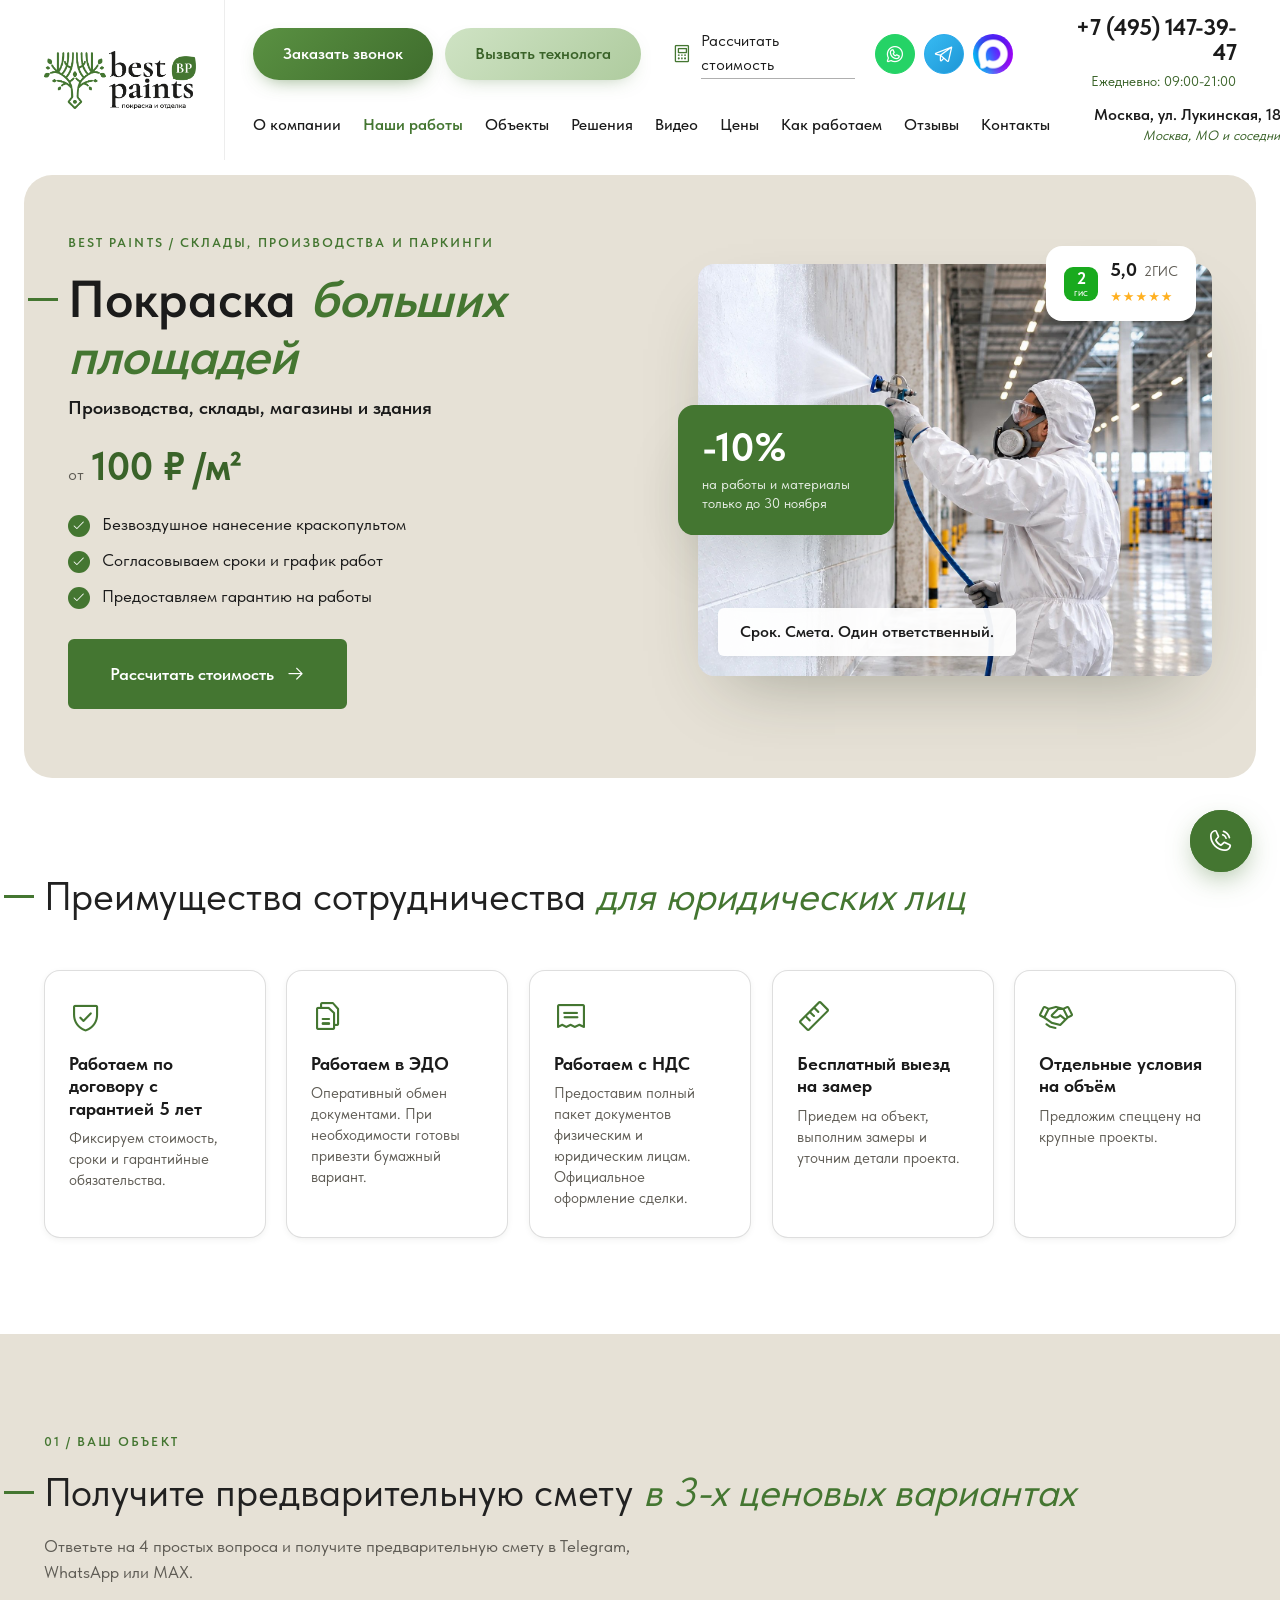
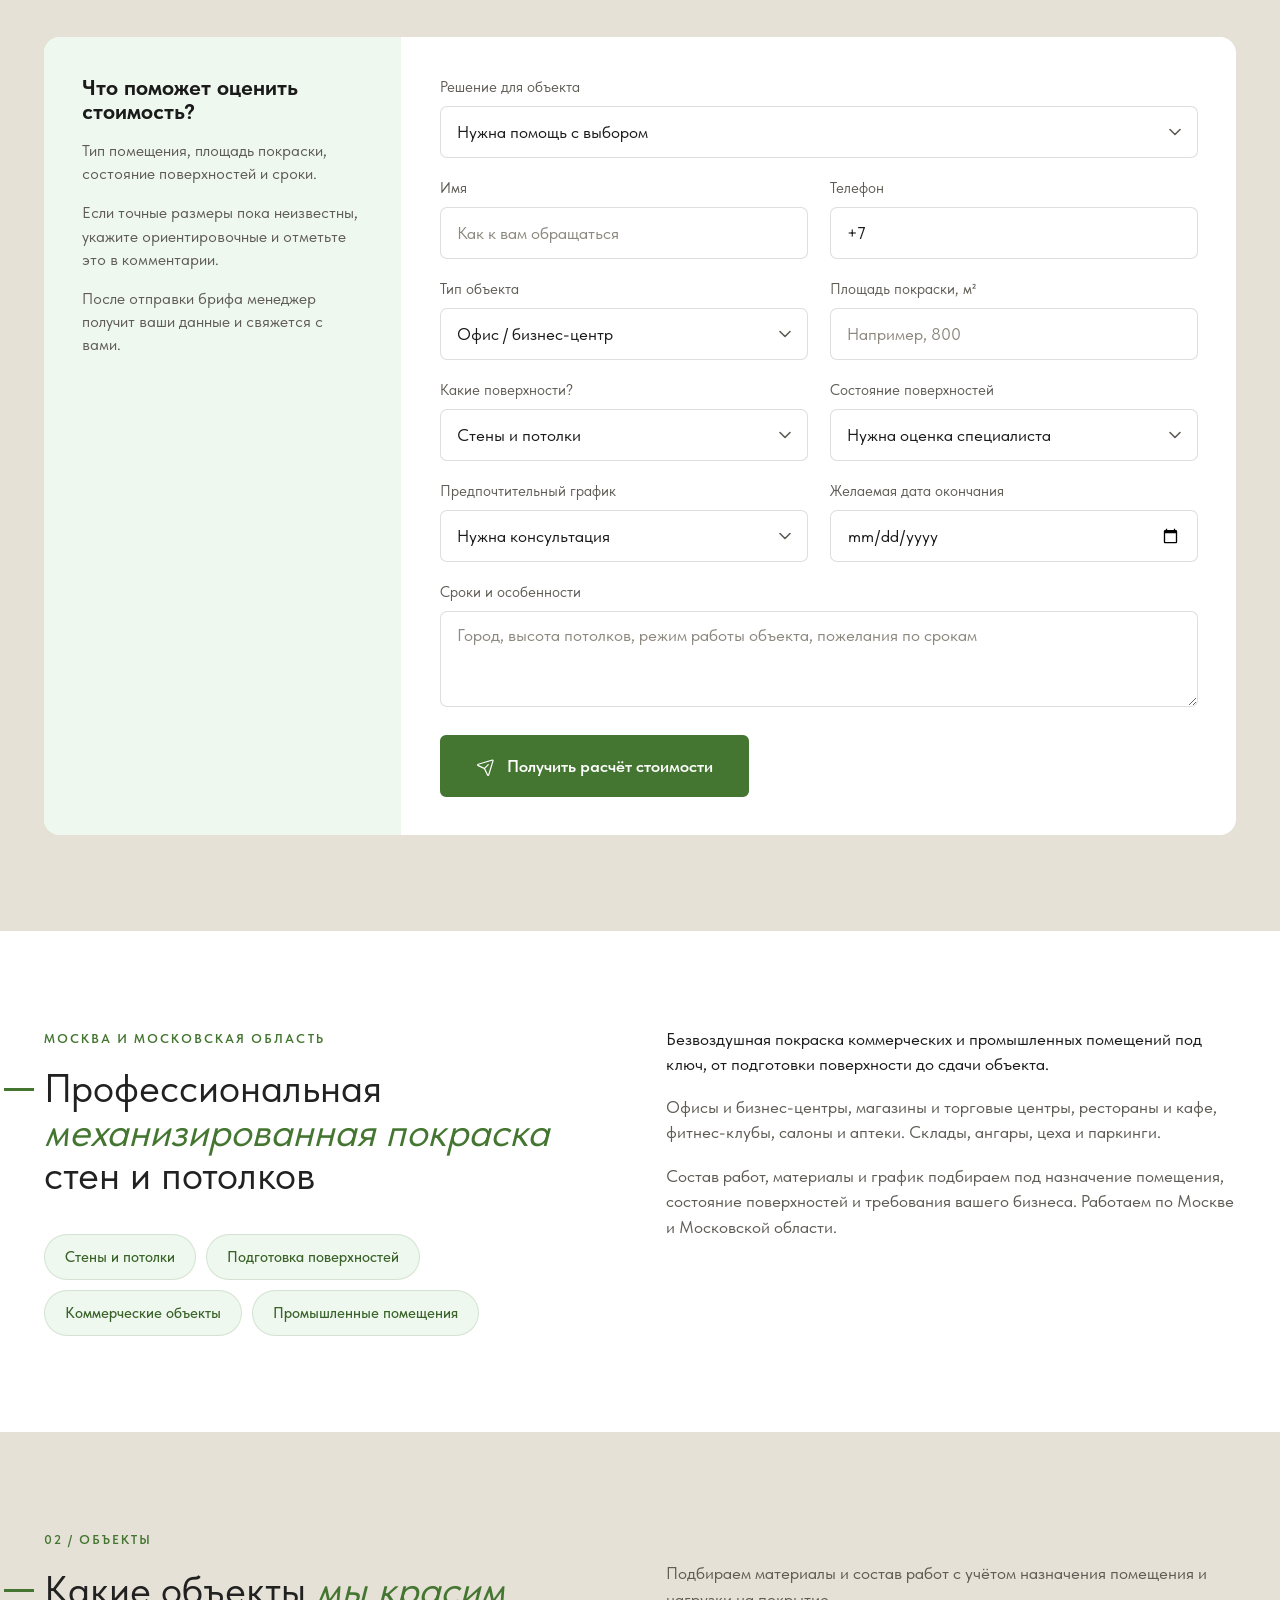
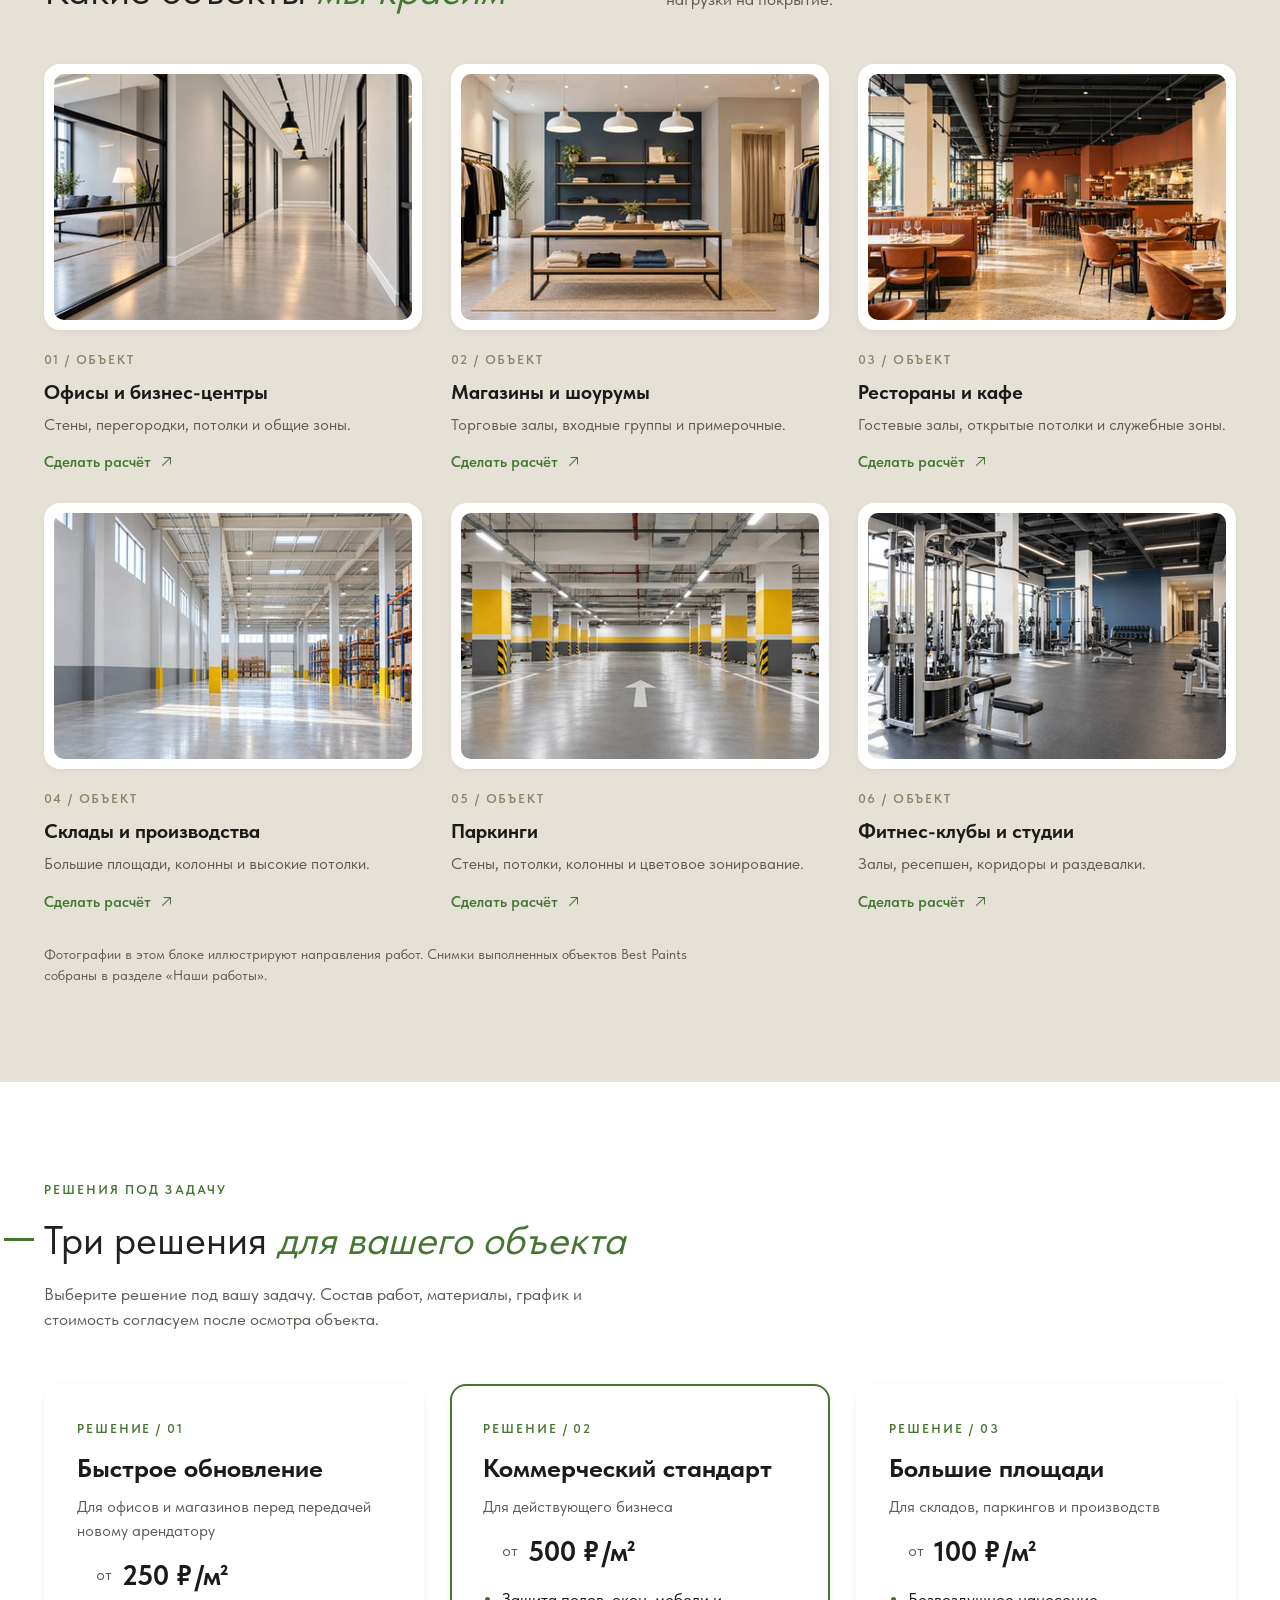
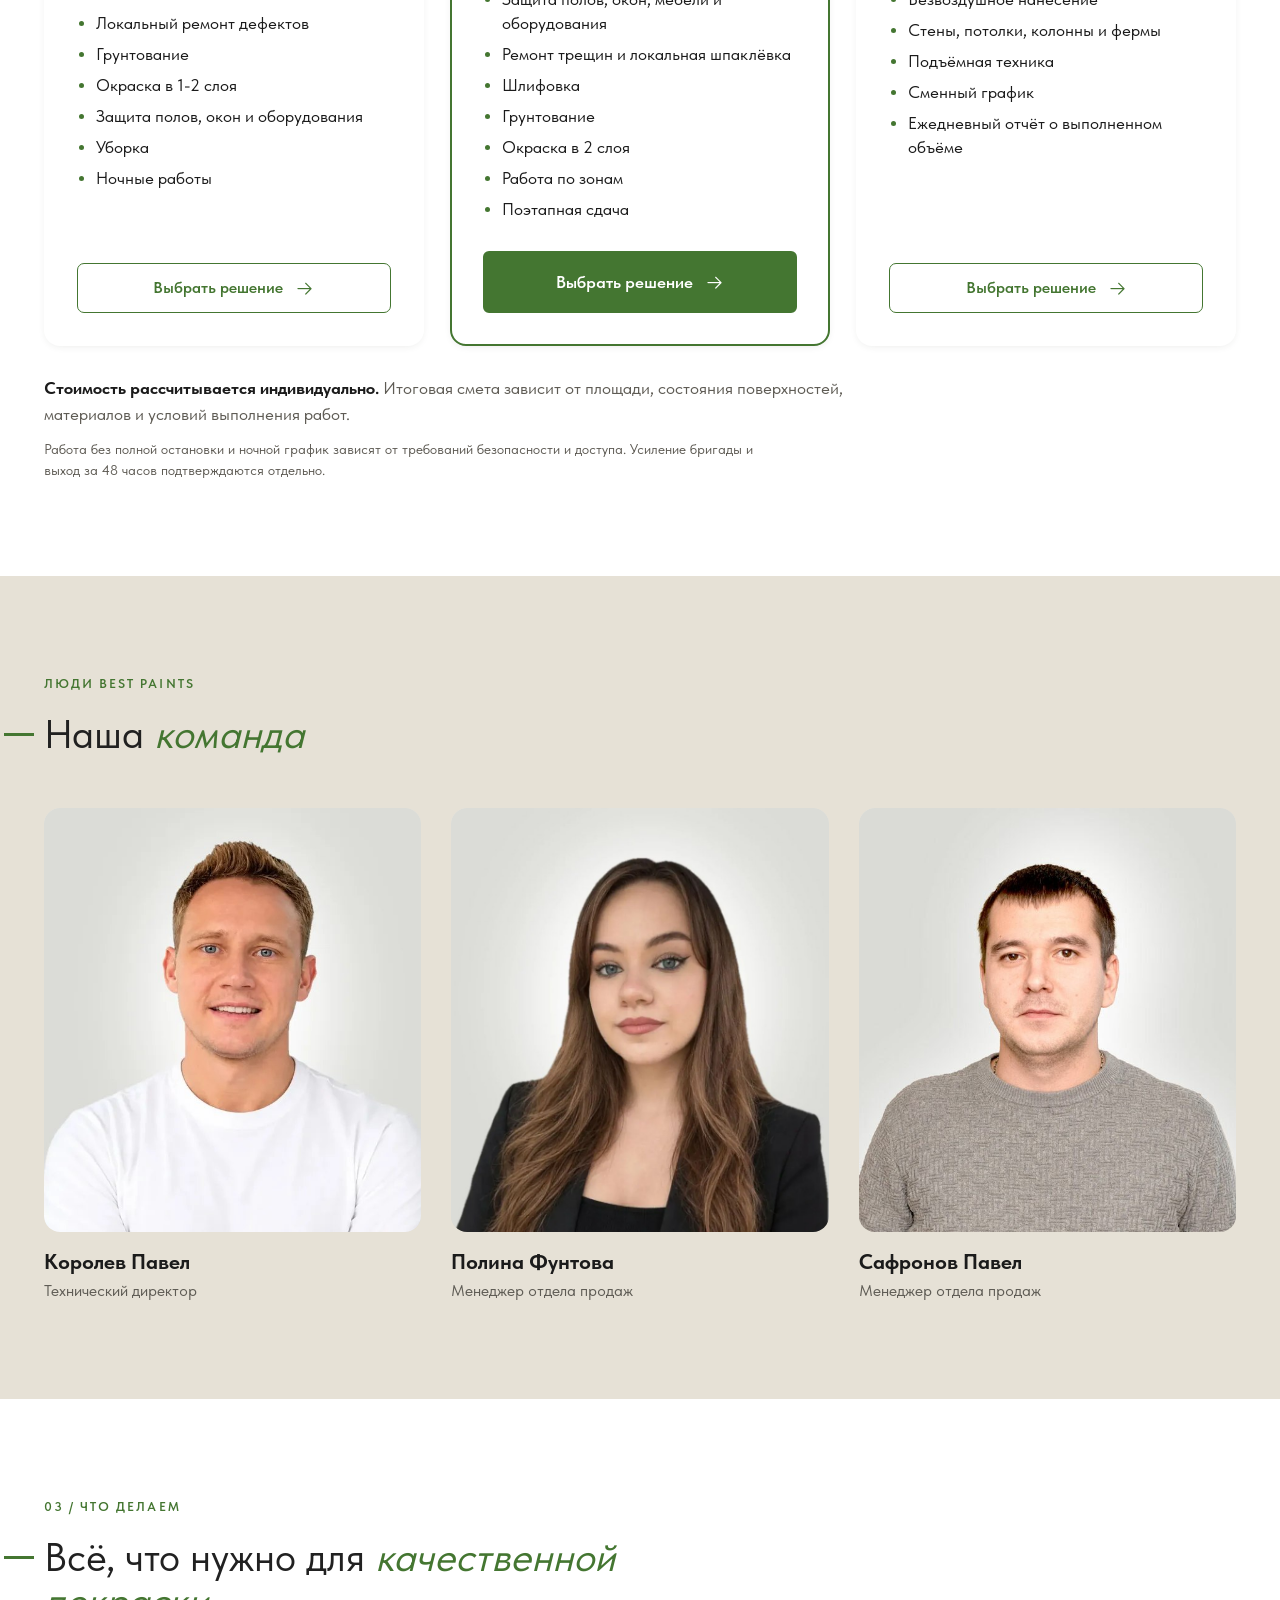
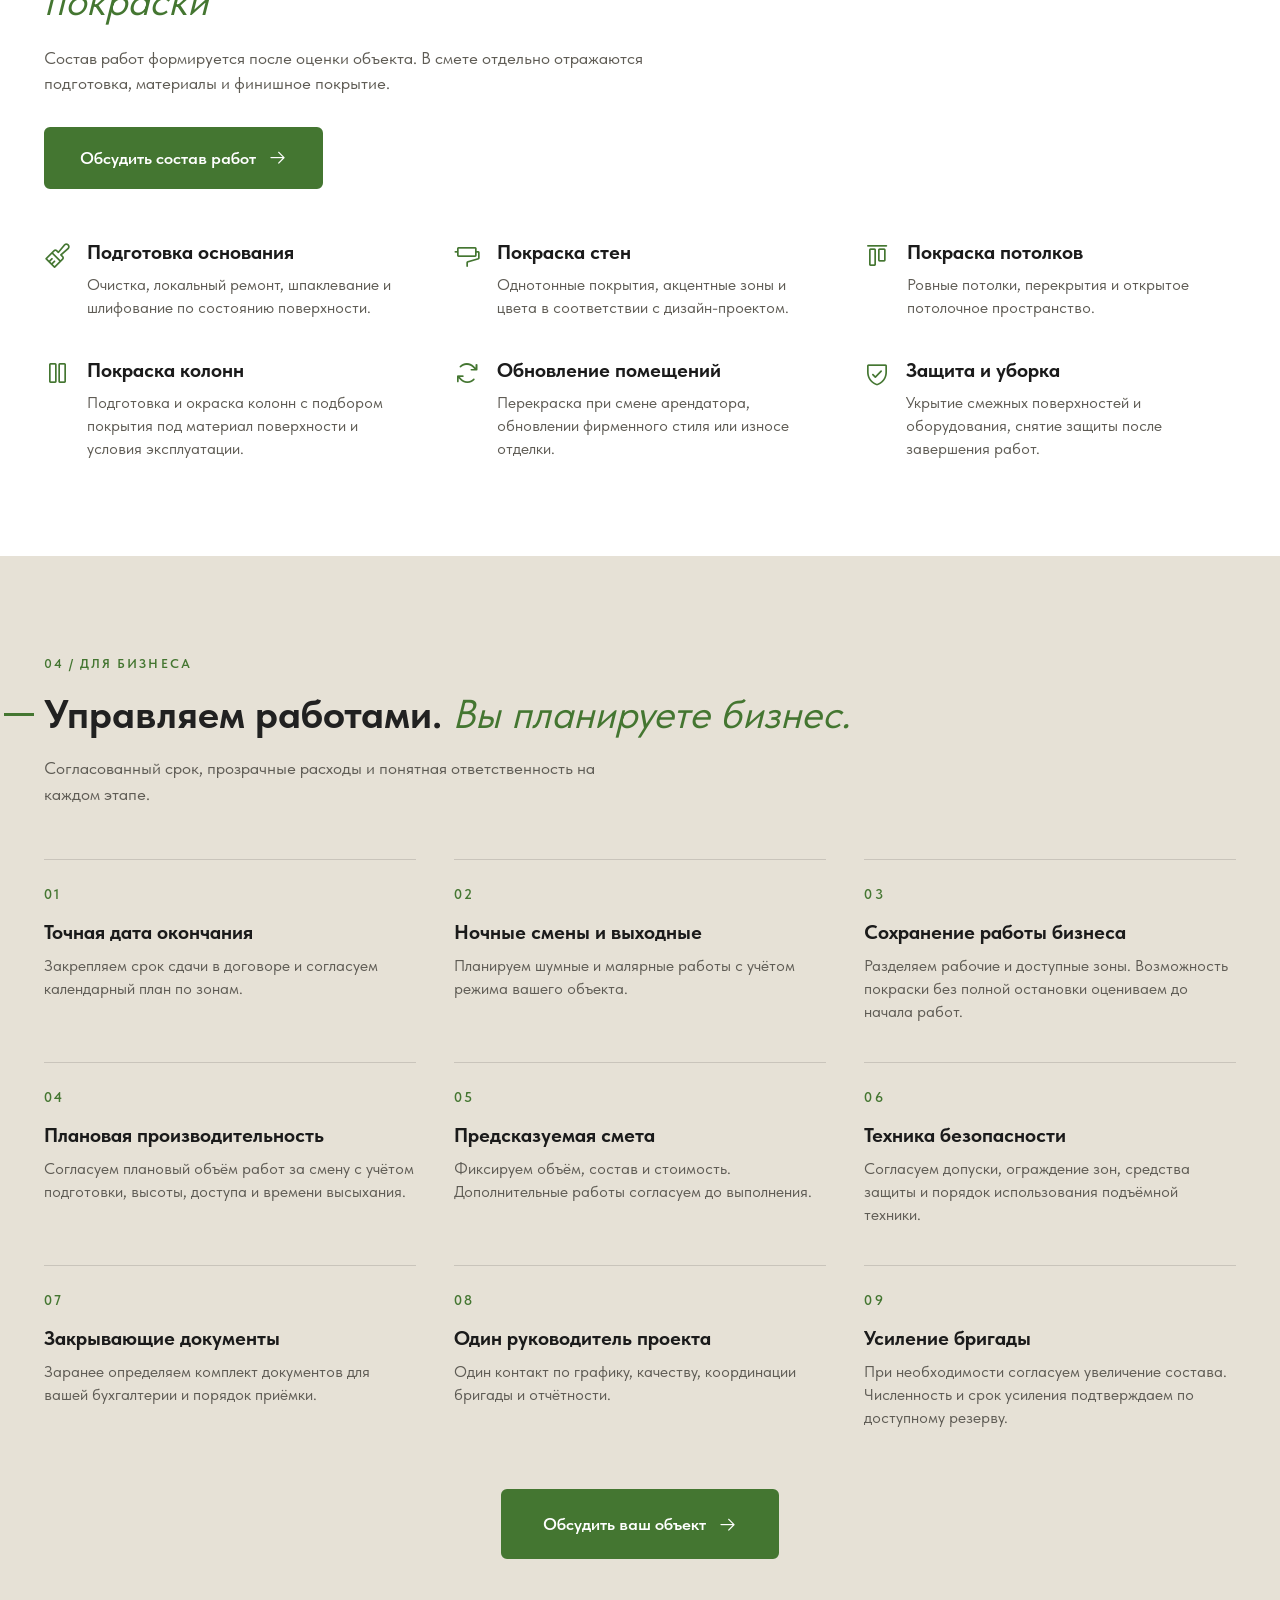
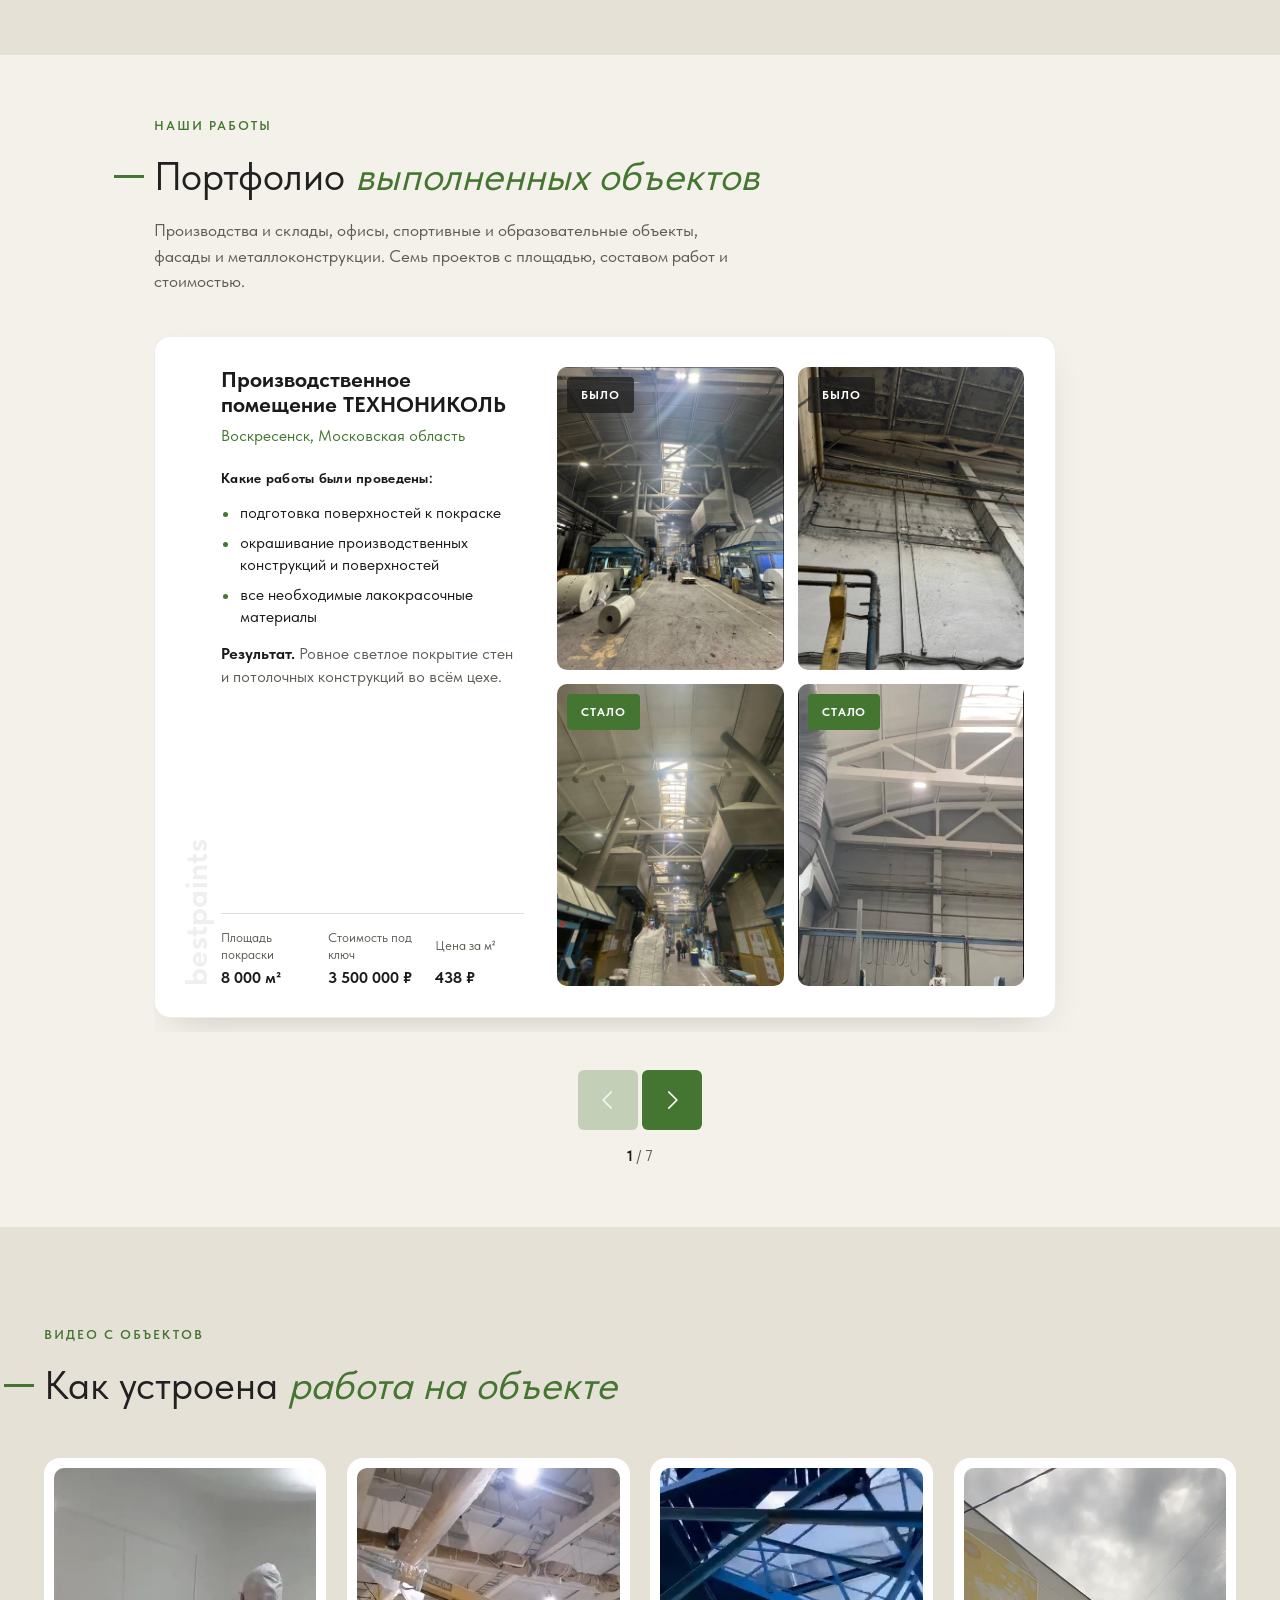
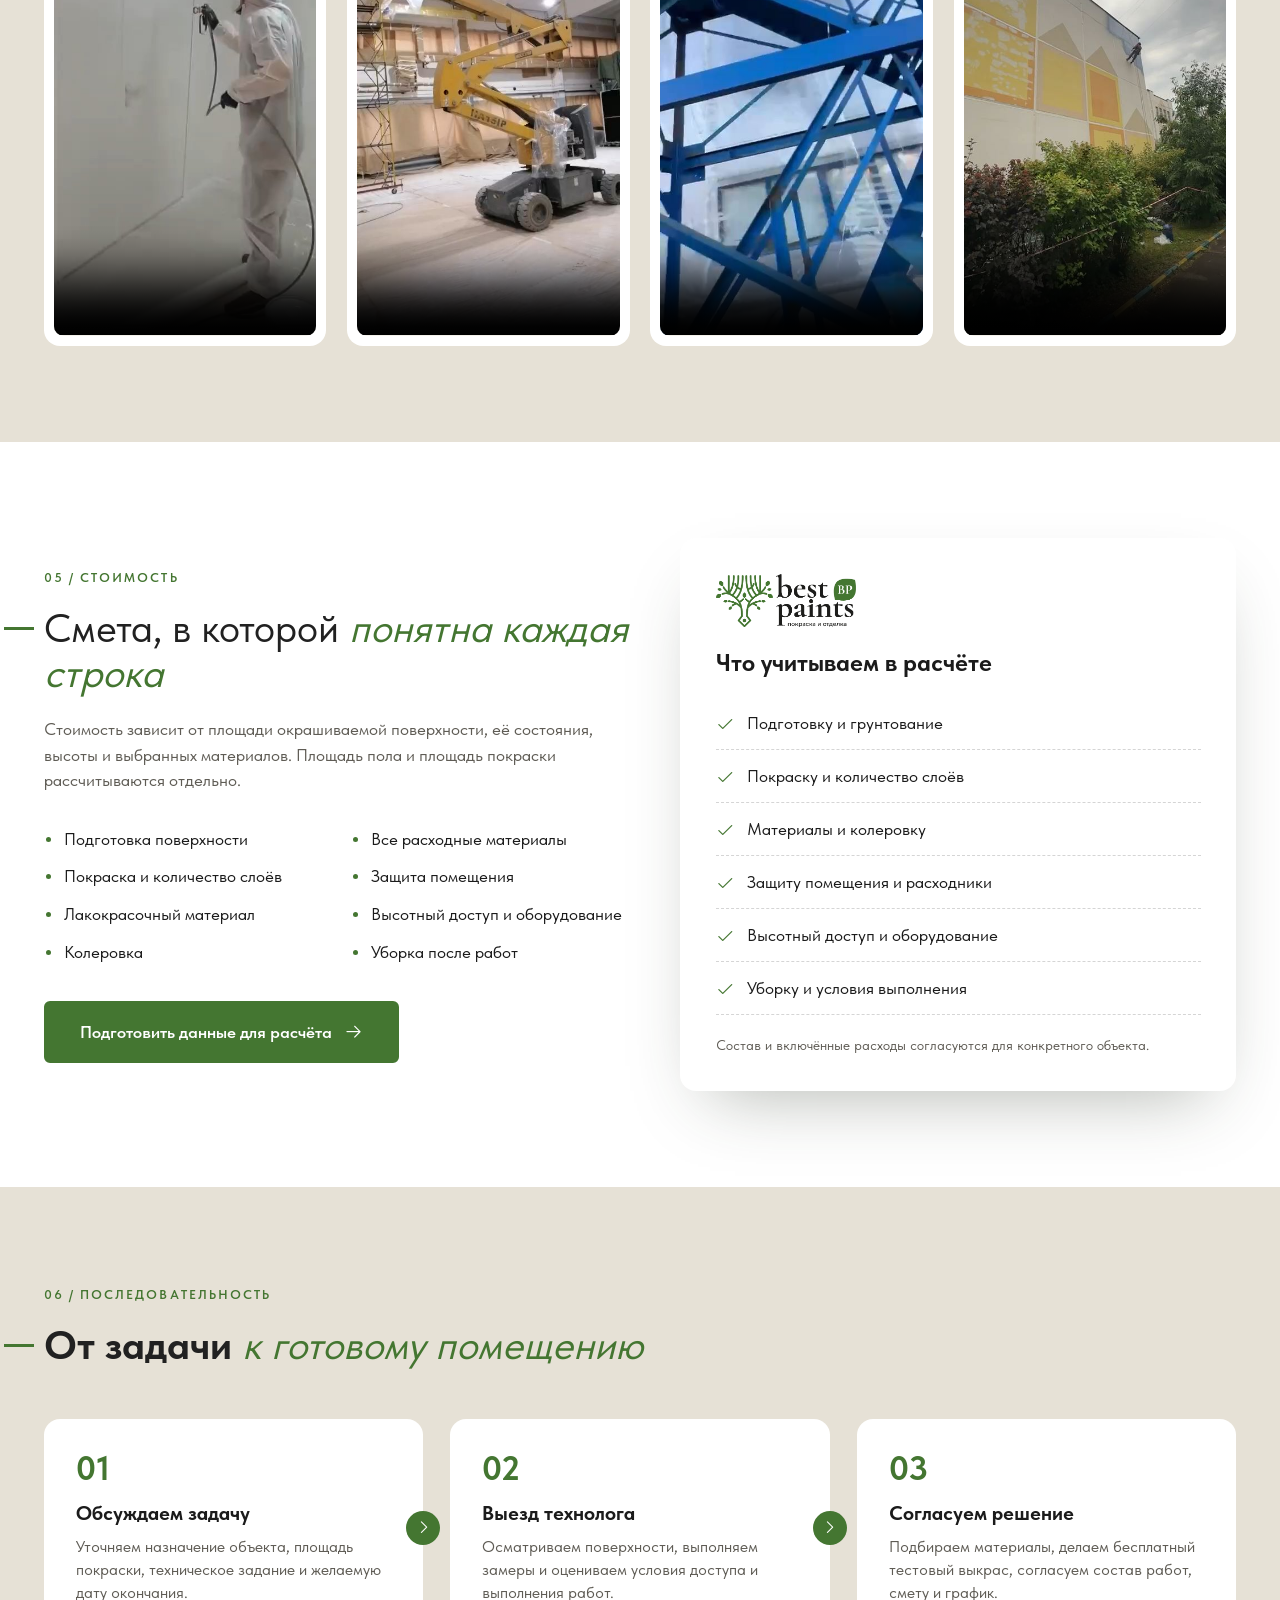
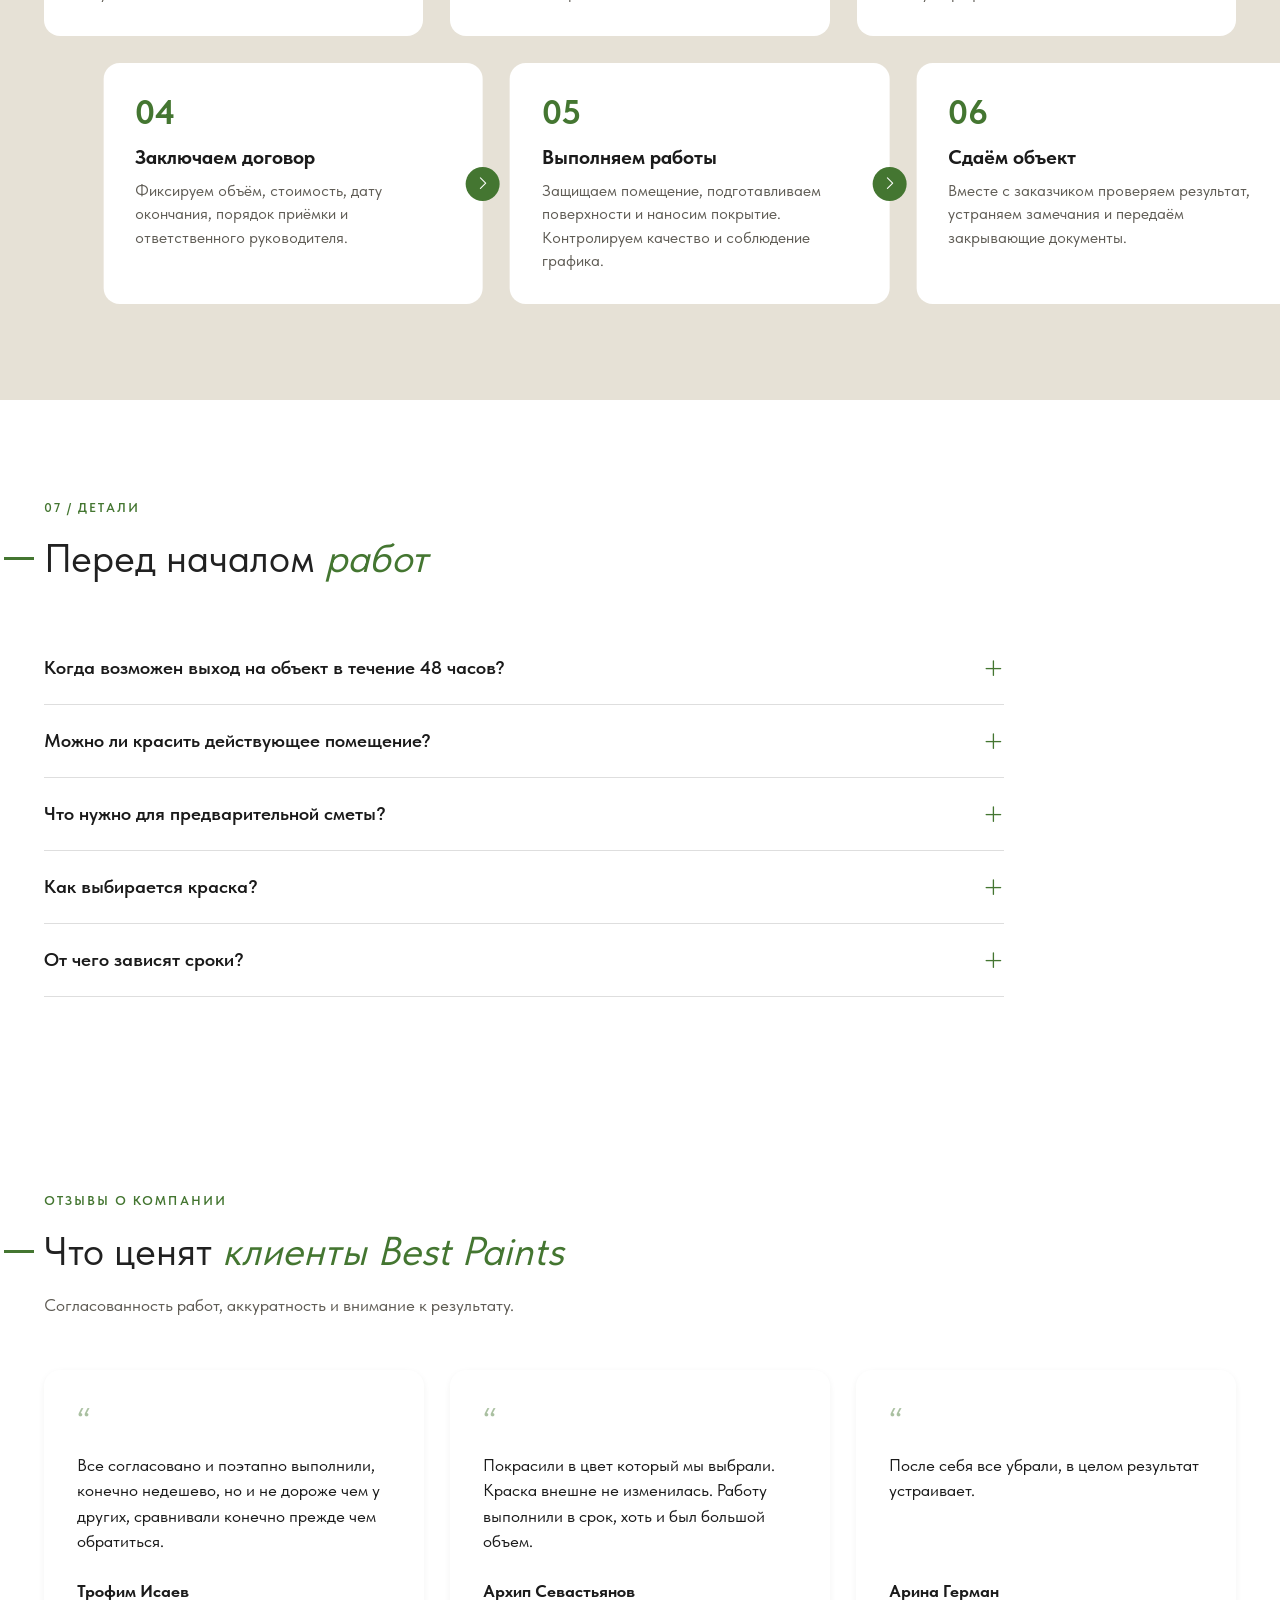
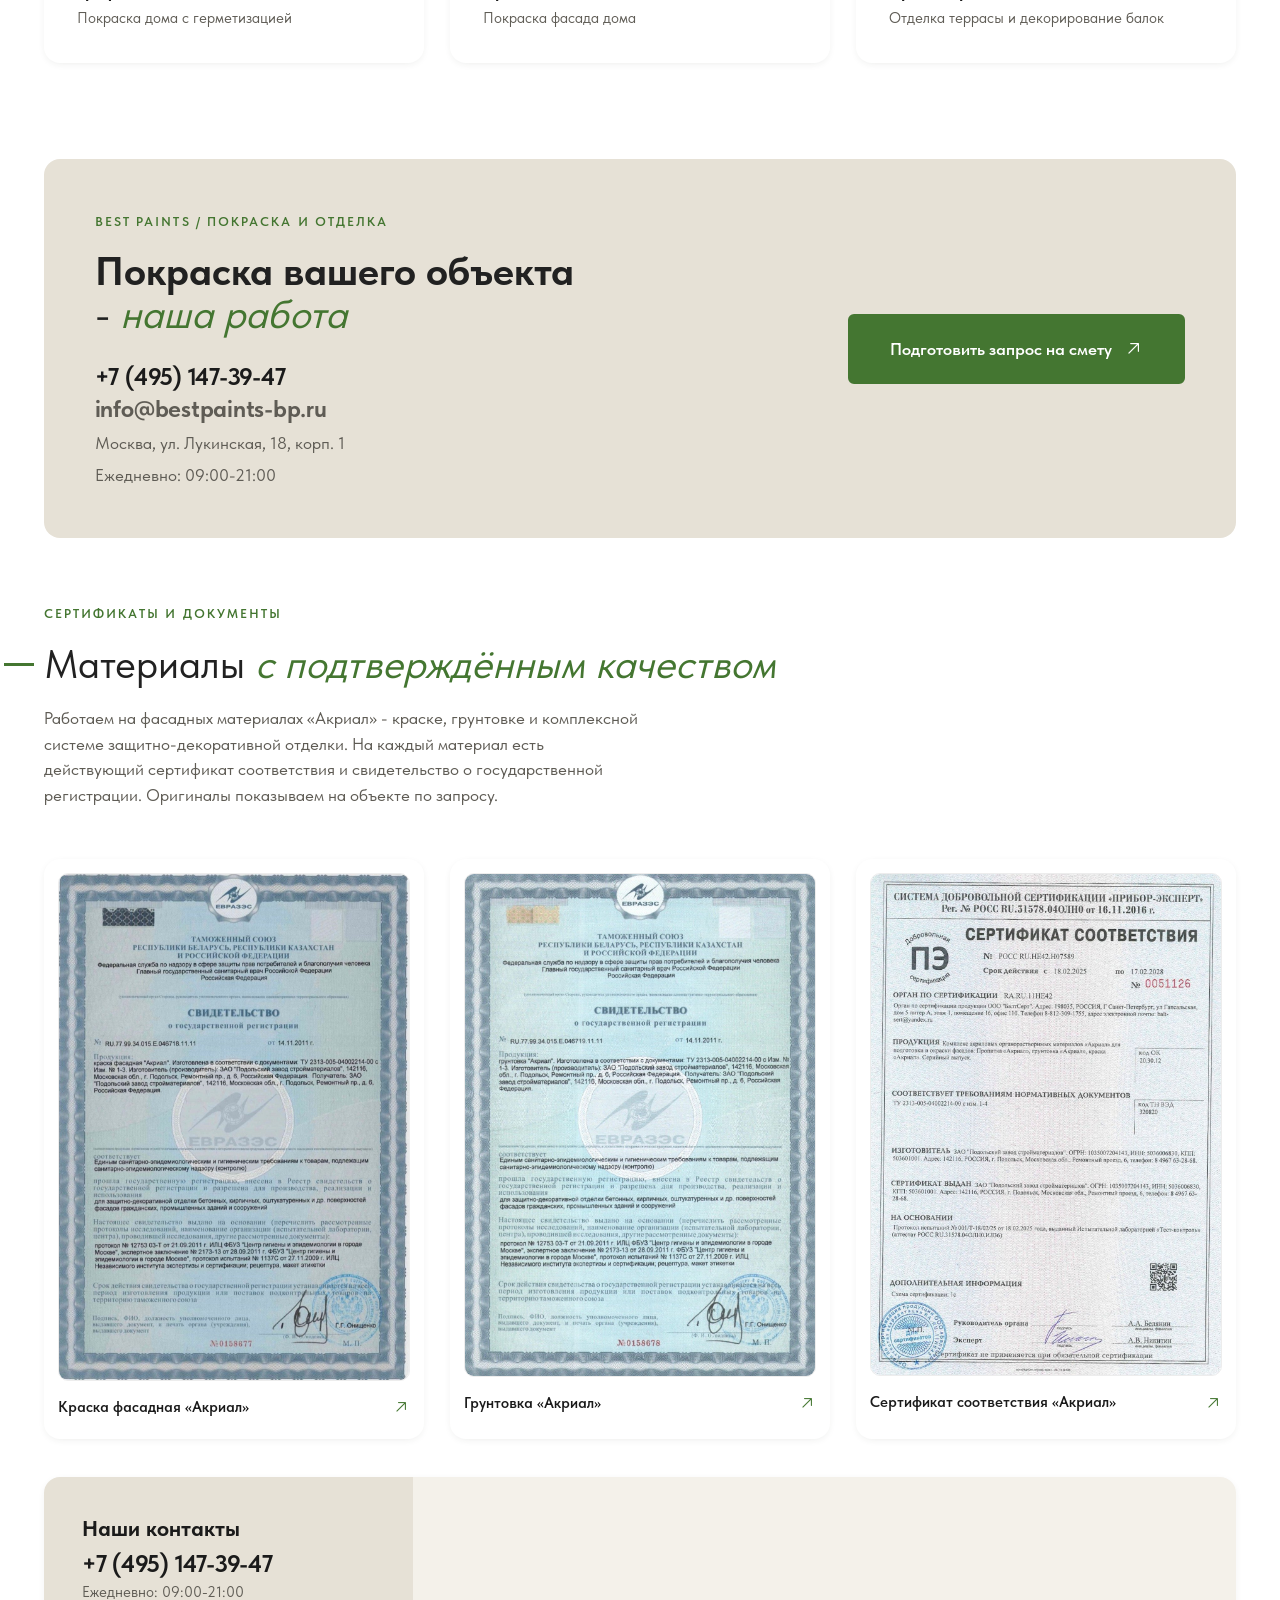
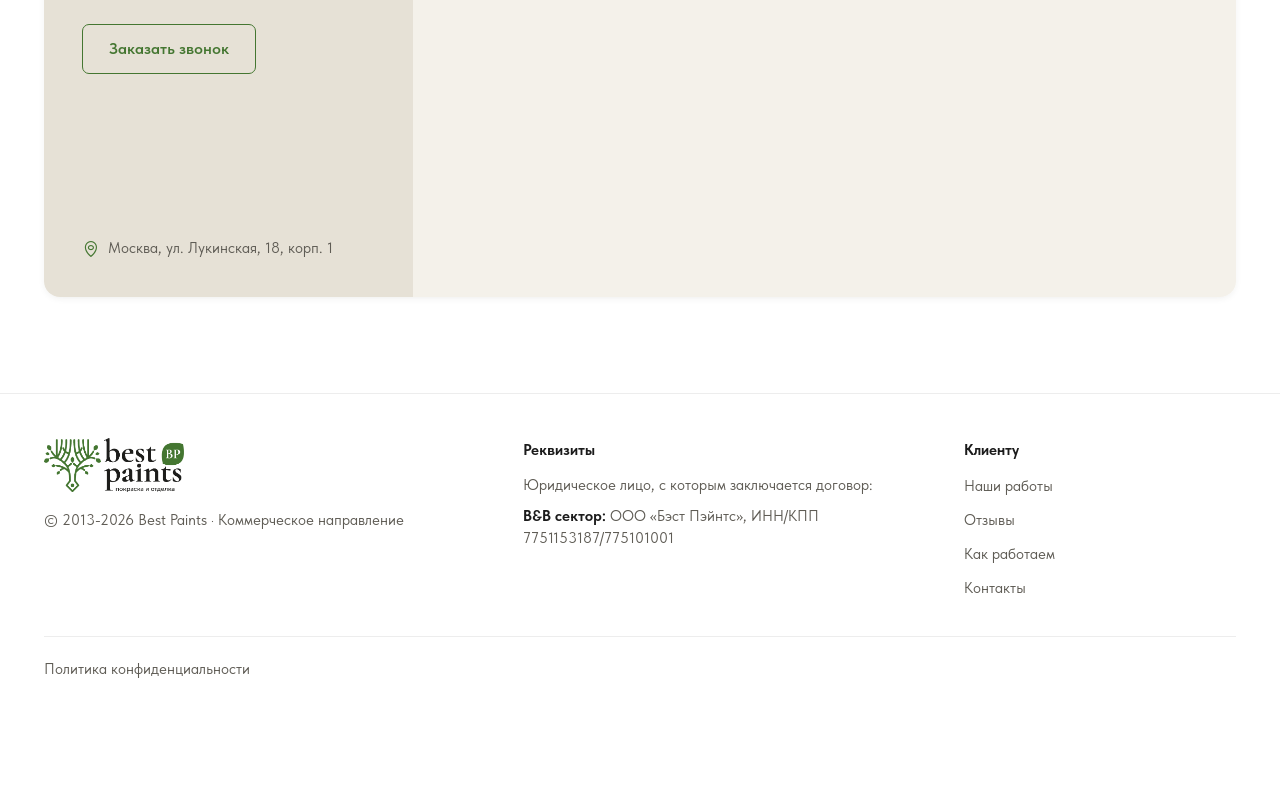
==== commit 75b15068: "Новые тексты брифа и модалок, скидка 10% в окне мессенджеров - бриф: «Получите предварительную смету" ====
--- a/pokraskabigploshad/index.html
+++ b/pokraskabigploshad/index.html
@@ -363,10 +363,10 @@
 
     <div class="sec-head reveal">
       <span class="eyebrow">01 / Ваш объект</span>
-      <h2 class="h2 dashed">Начнём <em class="accent">с понятного задания</em></h2>
+      <h2 class="h2 dashed">Получите предварительную смету <em class="accent">в 3-х ценовых вариантах</em></h2>
       <p class="body">
-        Выберите параметры помещения и отправьте бриф нам в Telegram или MAX -
-        вместе с ним можно сразу прислать фотографии или план.
+        Ответьте на 4 простых вопроса и получите предварительную смету
+        в Telegram, WhatsApp или MAX.
       </p>
     </div>
 
@@ -1566,7 +1566,7 @@
 <dialog class="modal callback-channels" id="callback-channels" aria-labelledby="callback-channels-title">
   <button class="modal__close" type="button" data-modal-close aria-label="Закрыть"><i class="ph ph-x" aria-hidden="true"></i></button>
   <div class="modal__in">
-    <h3 id="callback-channels-title">Напишите <em class="accent">и сохраните за собой скидку!</em></h3>
+    <h3 id="callback-channels-title">Напишите <em class="accent">и сохраните за собой скидку 10% на работы!</em></h3>
     <p>Выберите мессенджер и напишите нам сообщение.</p>
 
     <div class="modal__btns">
@@ -1622,8 +1622,8 @@
 <dialog class="modal" id="technologist" aria-labelledby="technologist-title">
   <button class="modal__close" type="button" data-modal-close aria-label="Закрыть"><i class="ph ph-x" aria-hidden="true"></i></button>
   <div class="modal__in">
-    <h3 id="technologist-title">Вызвать <em class="accent">технолога</em></h3>
-    <p>Оставьте имя и телефон - согласуем удобное время выезда на объект.</p>
+    <h3 id="technologist-title">Закажите бесплатный <em class="accent">выезд замерщика</em></h3>
+    <p>Заполните форму для вызова замерщика.</p>
 
     <form class="tech-form" id="tech-form">
       <div class="field field--full">
--- a/assets/styles.css
+++ b/assets/styles.css
@@ -1173,7 +1173,7 @@
 }
 .modal__close:hover{ background:var(--bg-soft); }
 .modal__close i{ font-size:23px; }
-.modal h3{ font-size:26px; font-weight:700; line-height:1.15; }
+.modal h3{ font-size:26px; font-weight:700; line-height:1.15; padding-right:30px; } /* заголовок не заходит под крестик */
 .modal p{ margin-top:14px; font-size:16px; line-height:1.45; color:var(--ink-2); }
 .tech-form{ margin-top:24px; display:grid; gap:16px; }
 .modal__btns{ margin-top:26px; display:grid; gap:11px; }
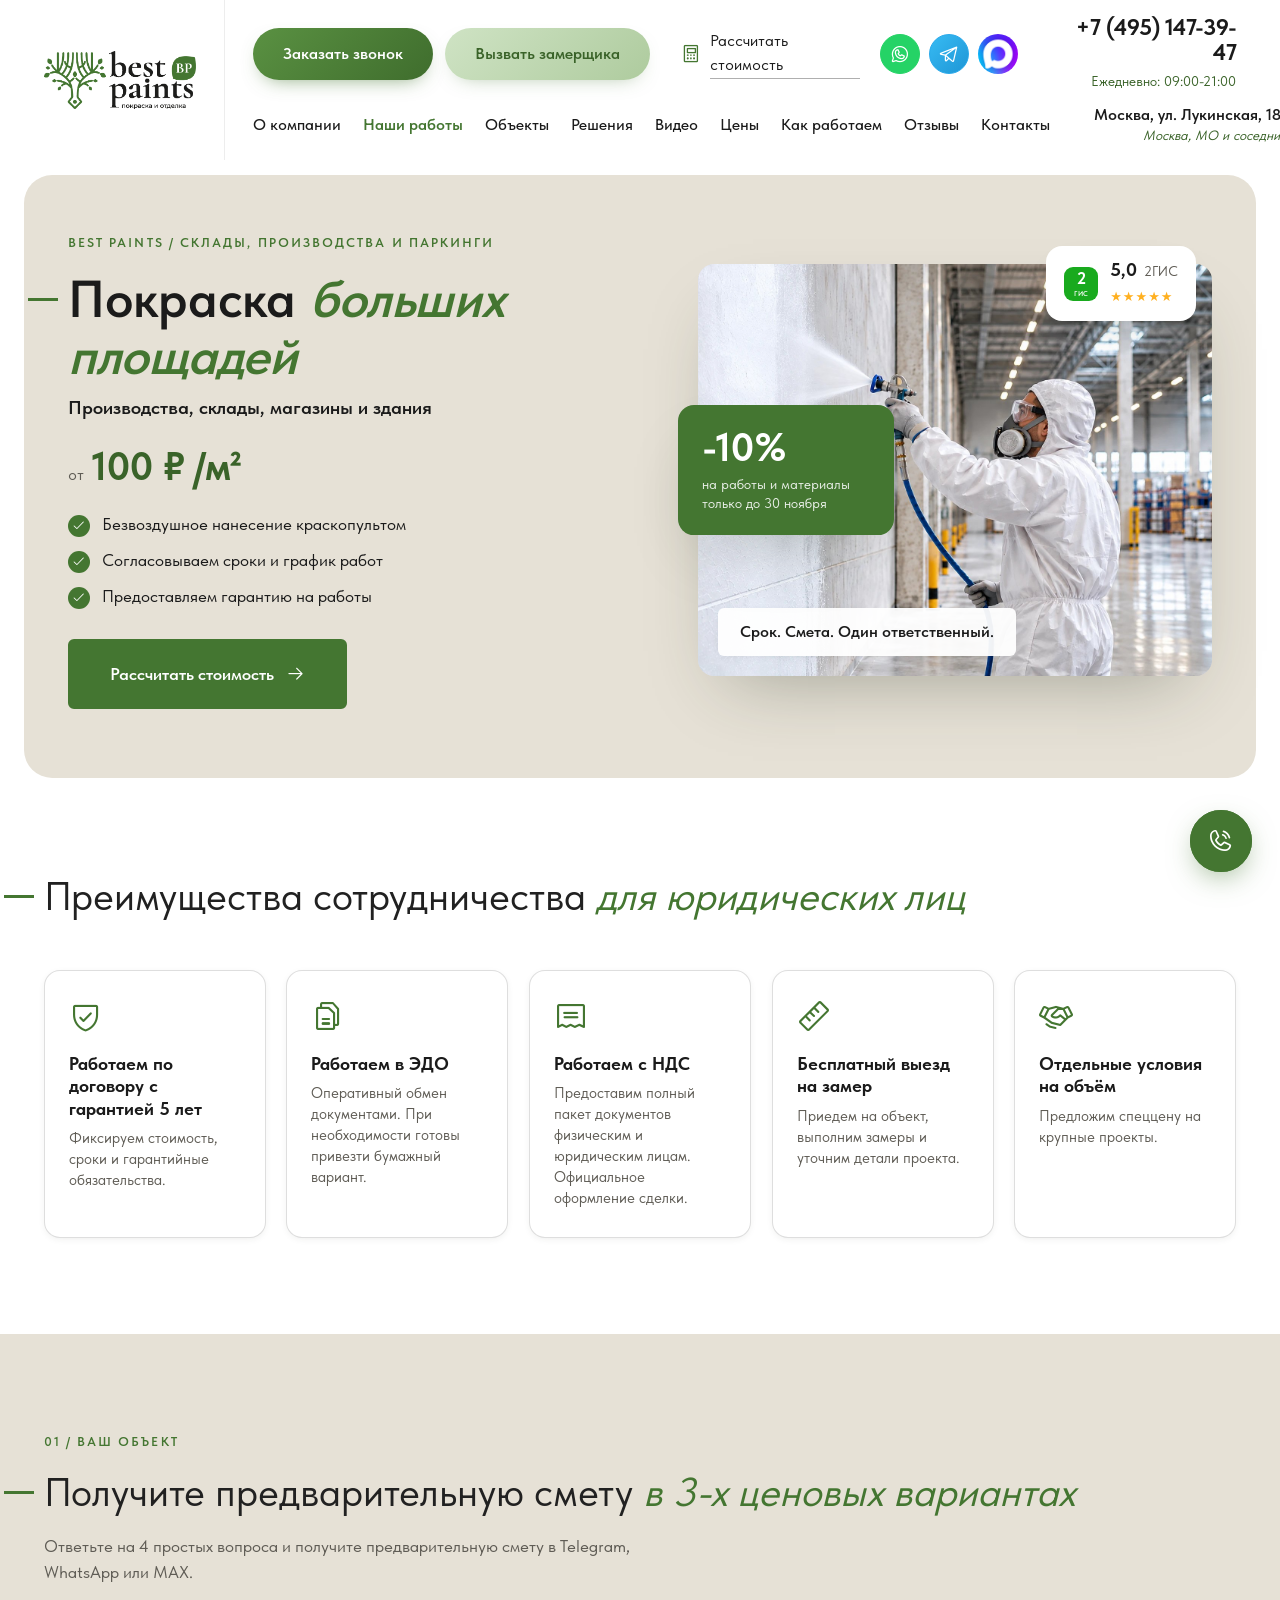
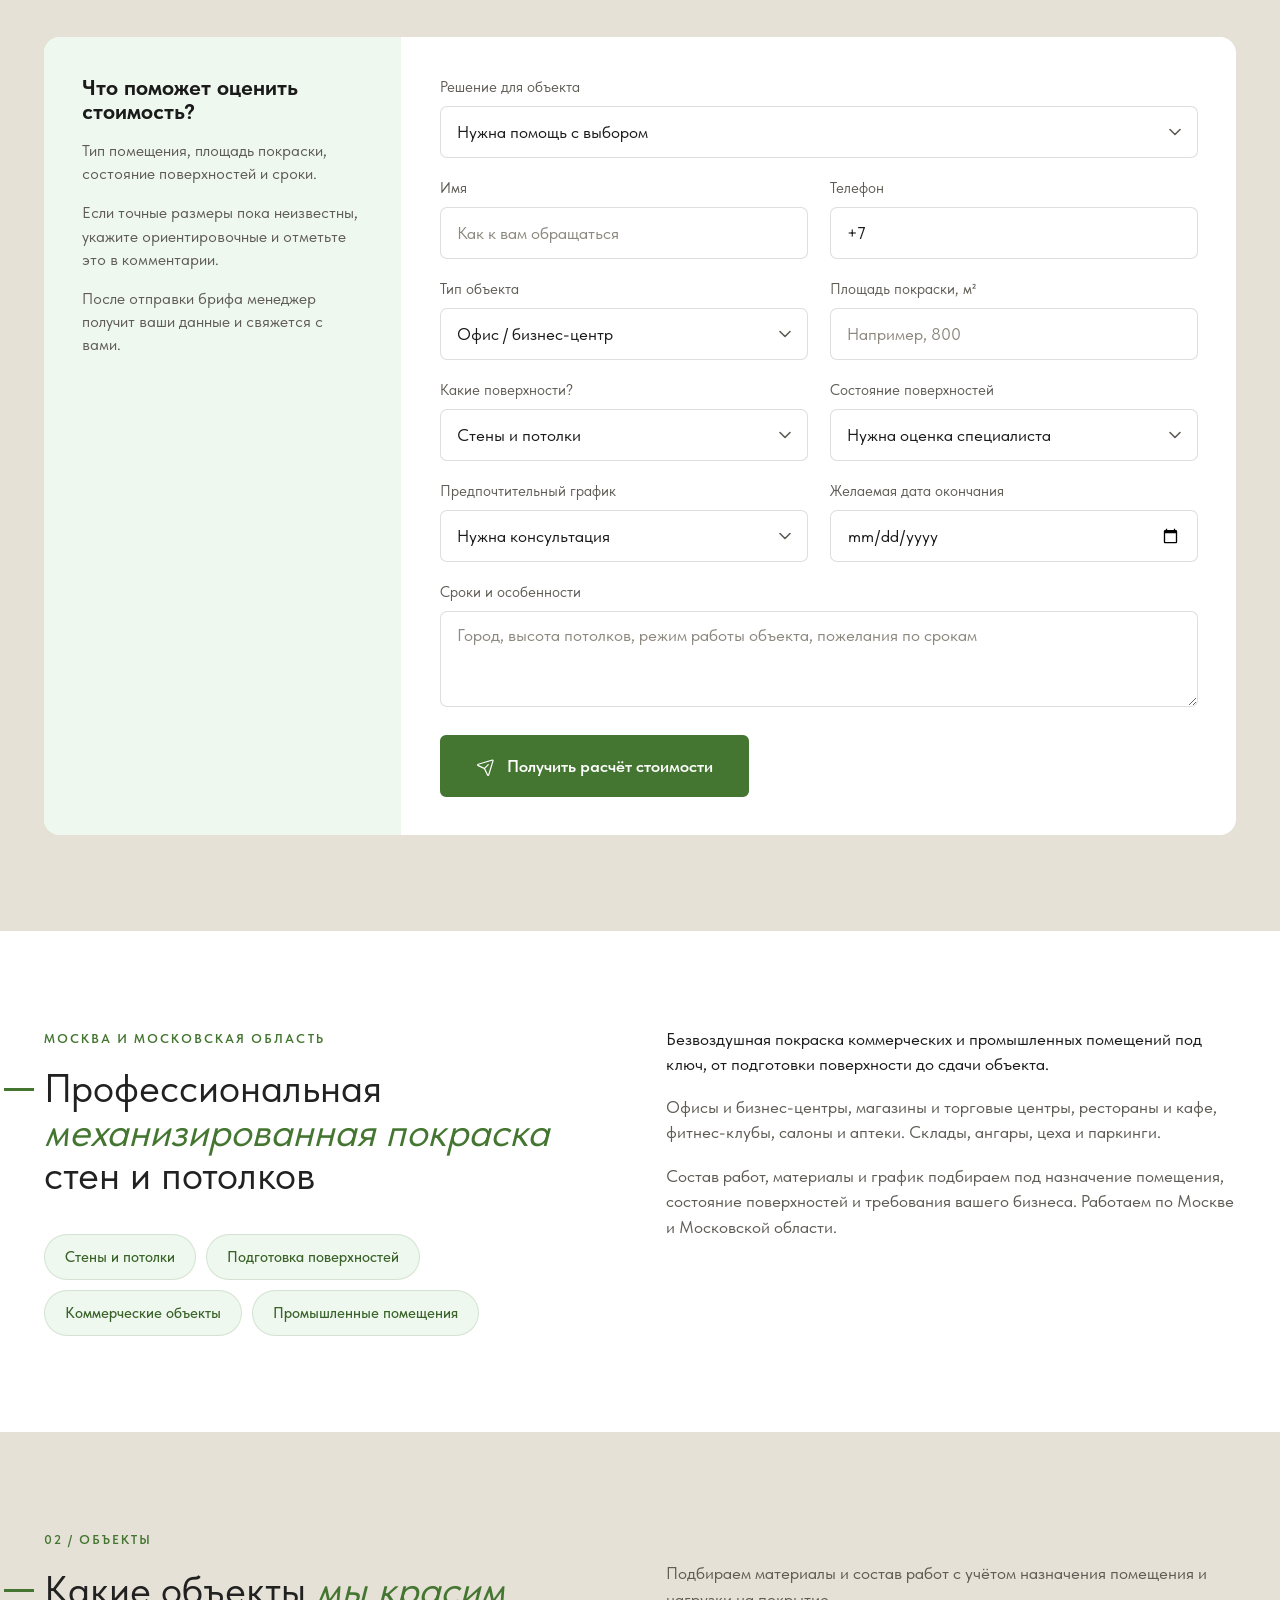
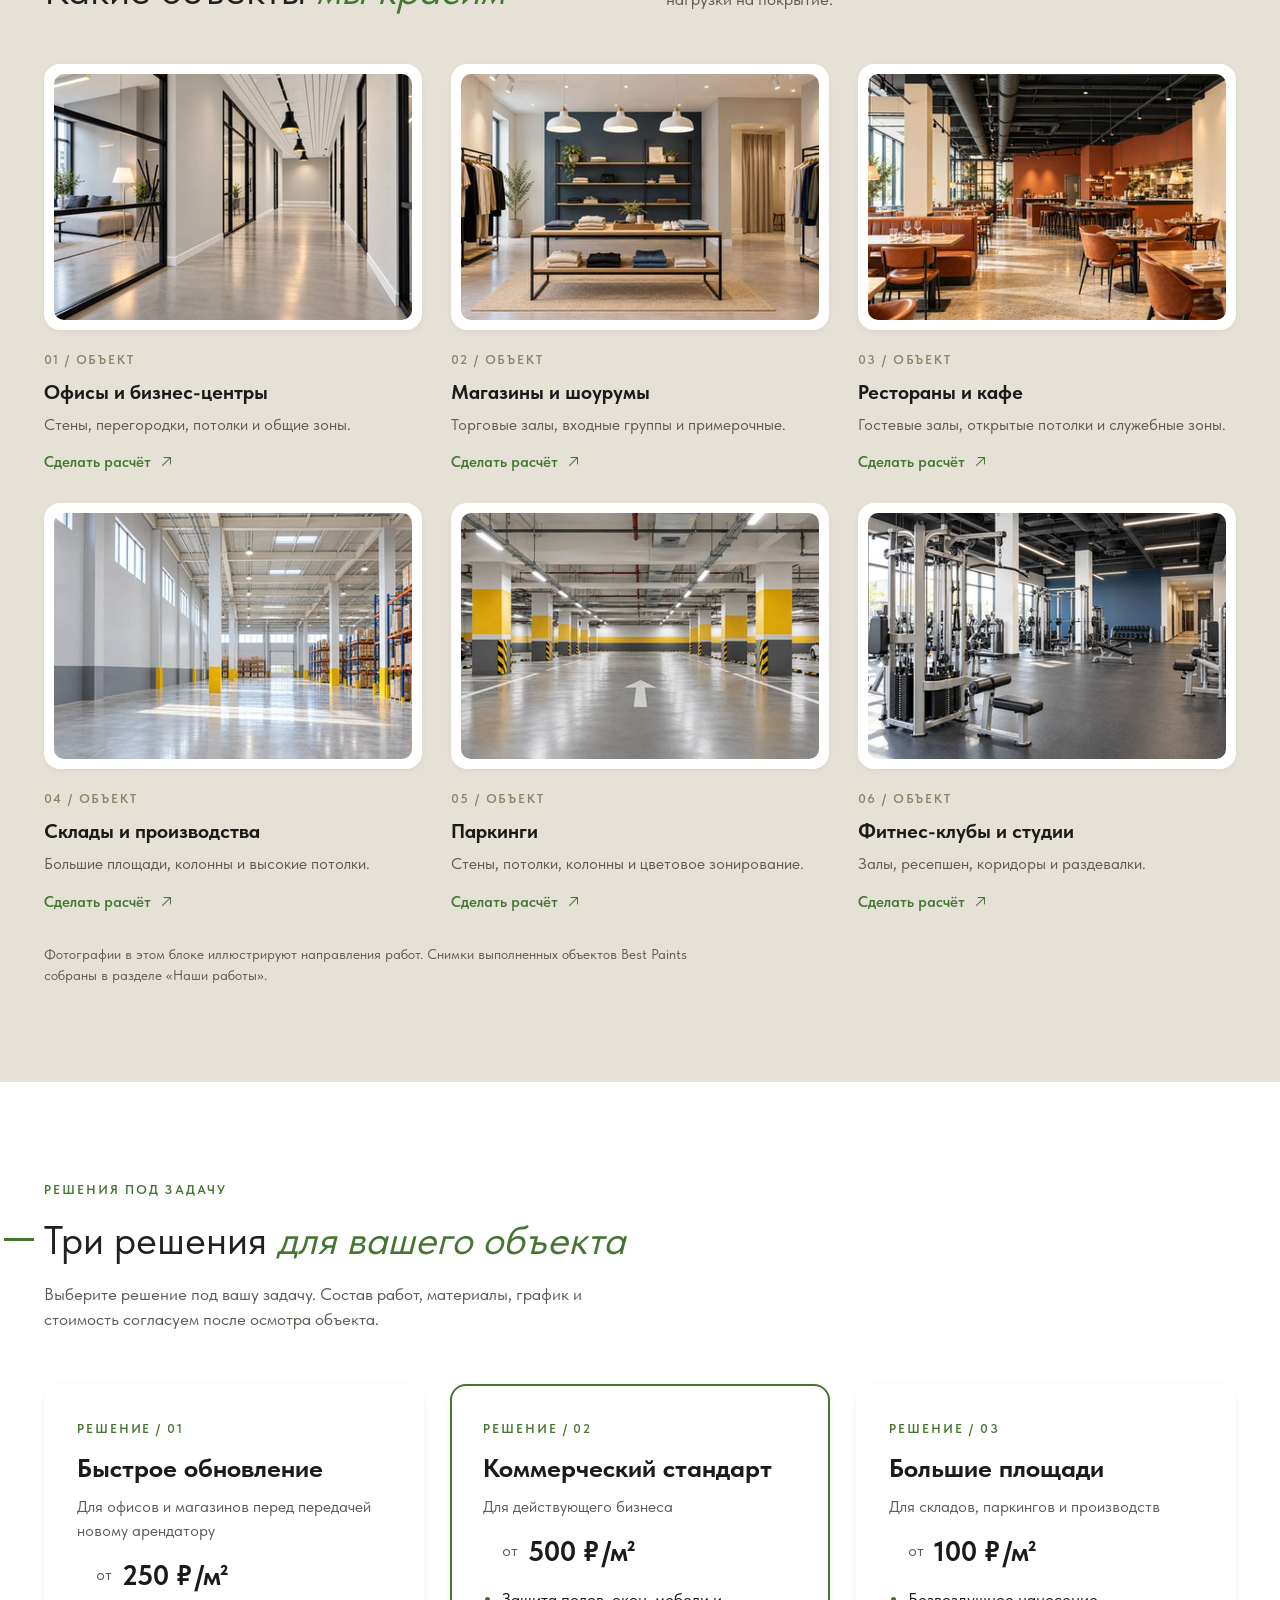
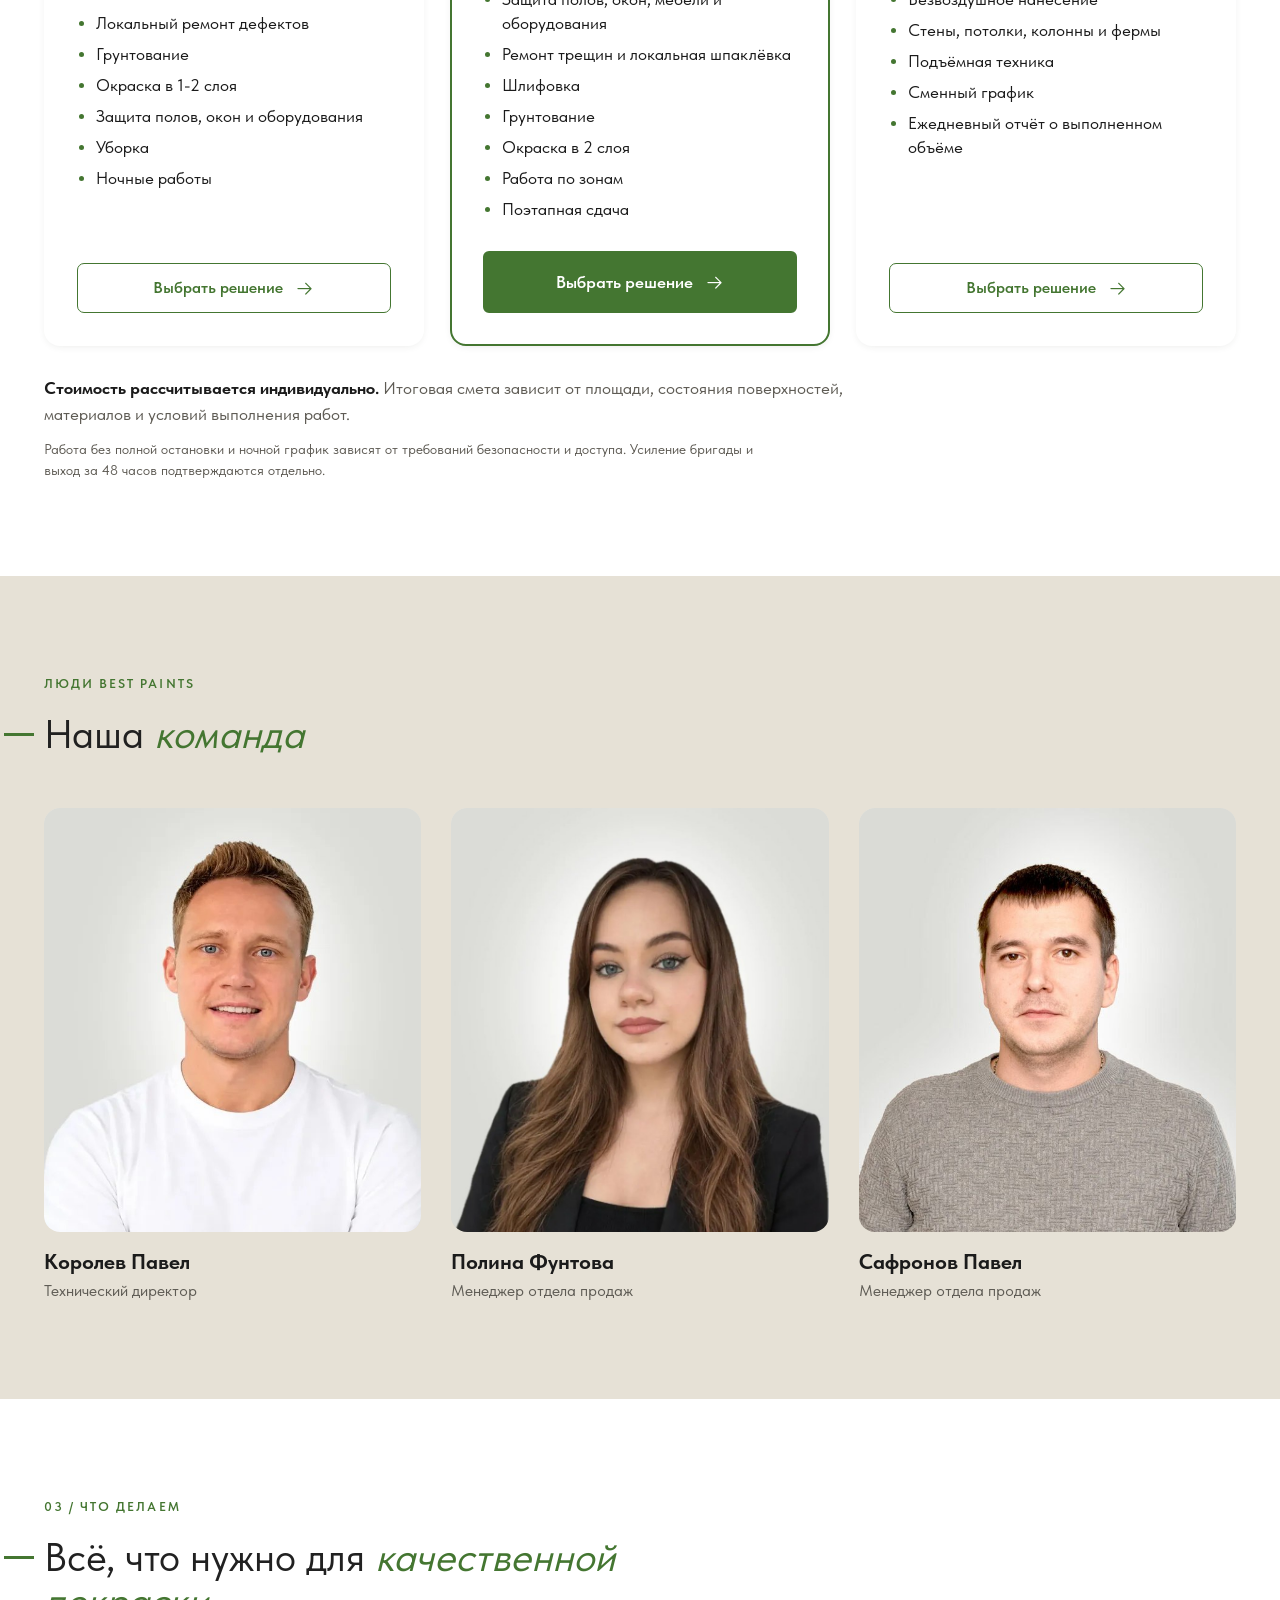
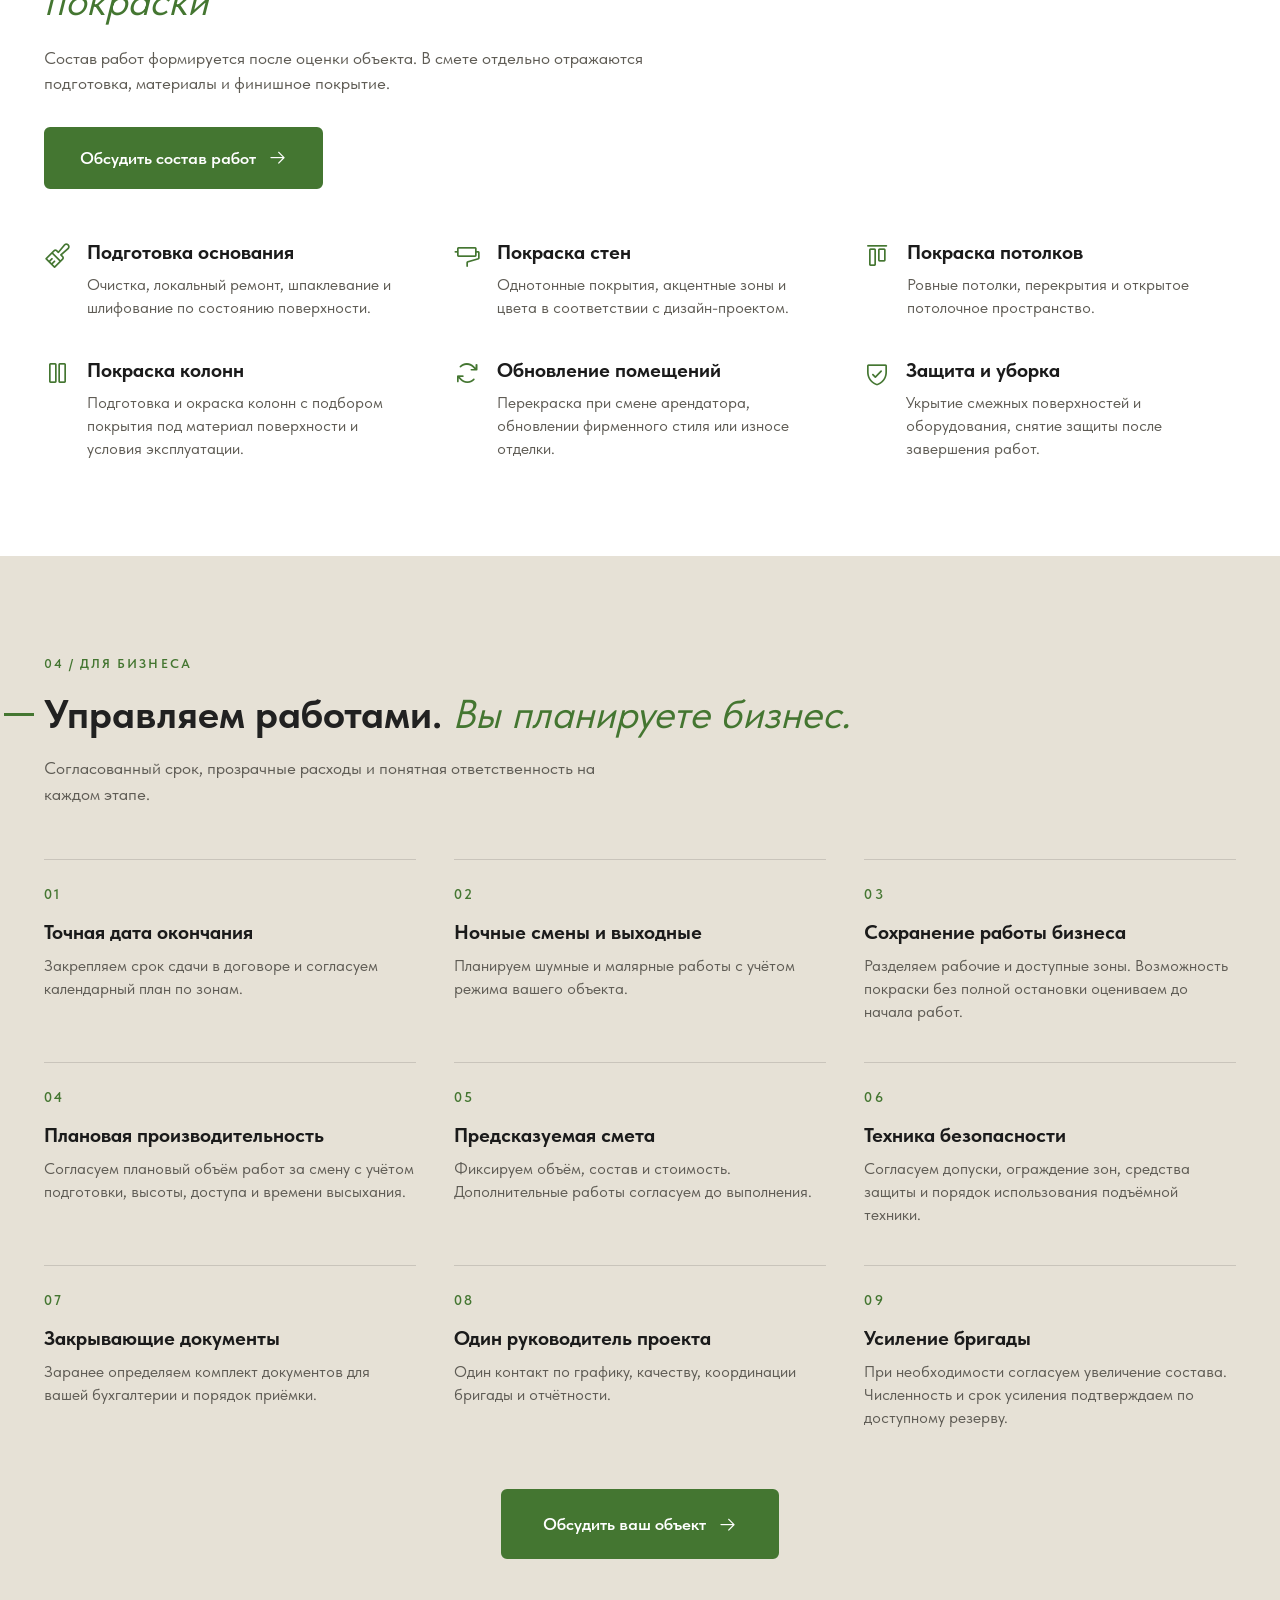
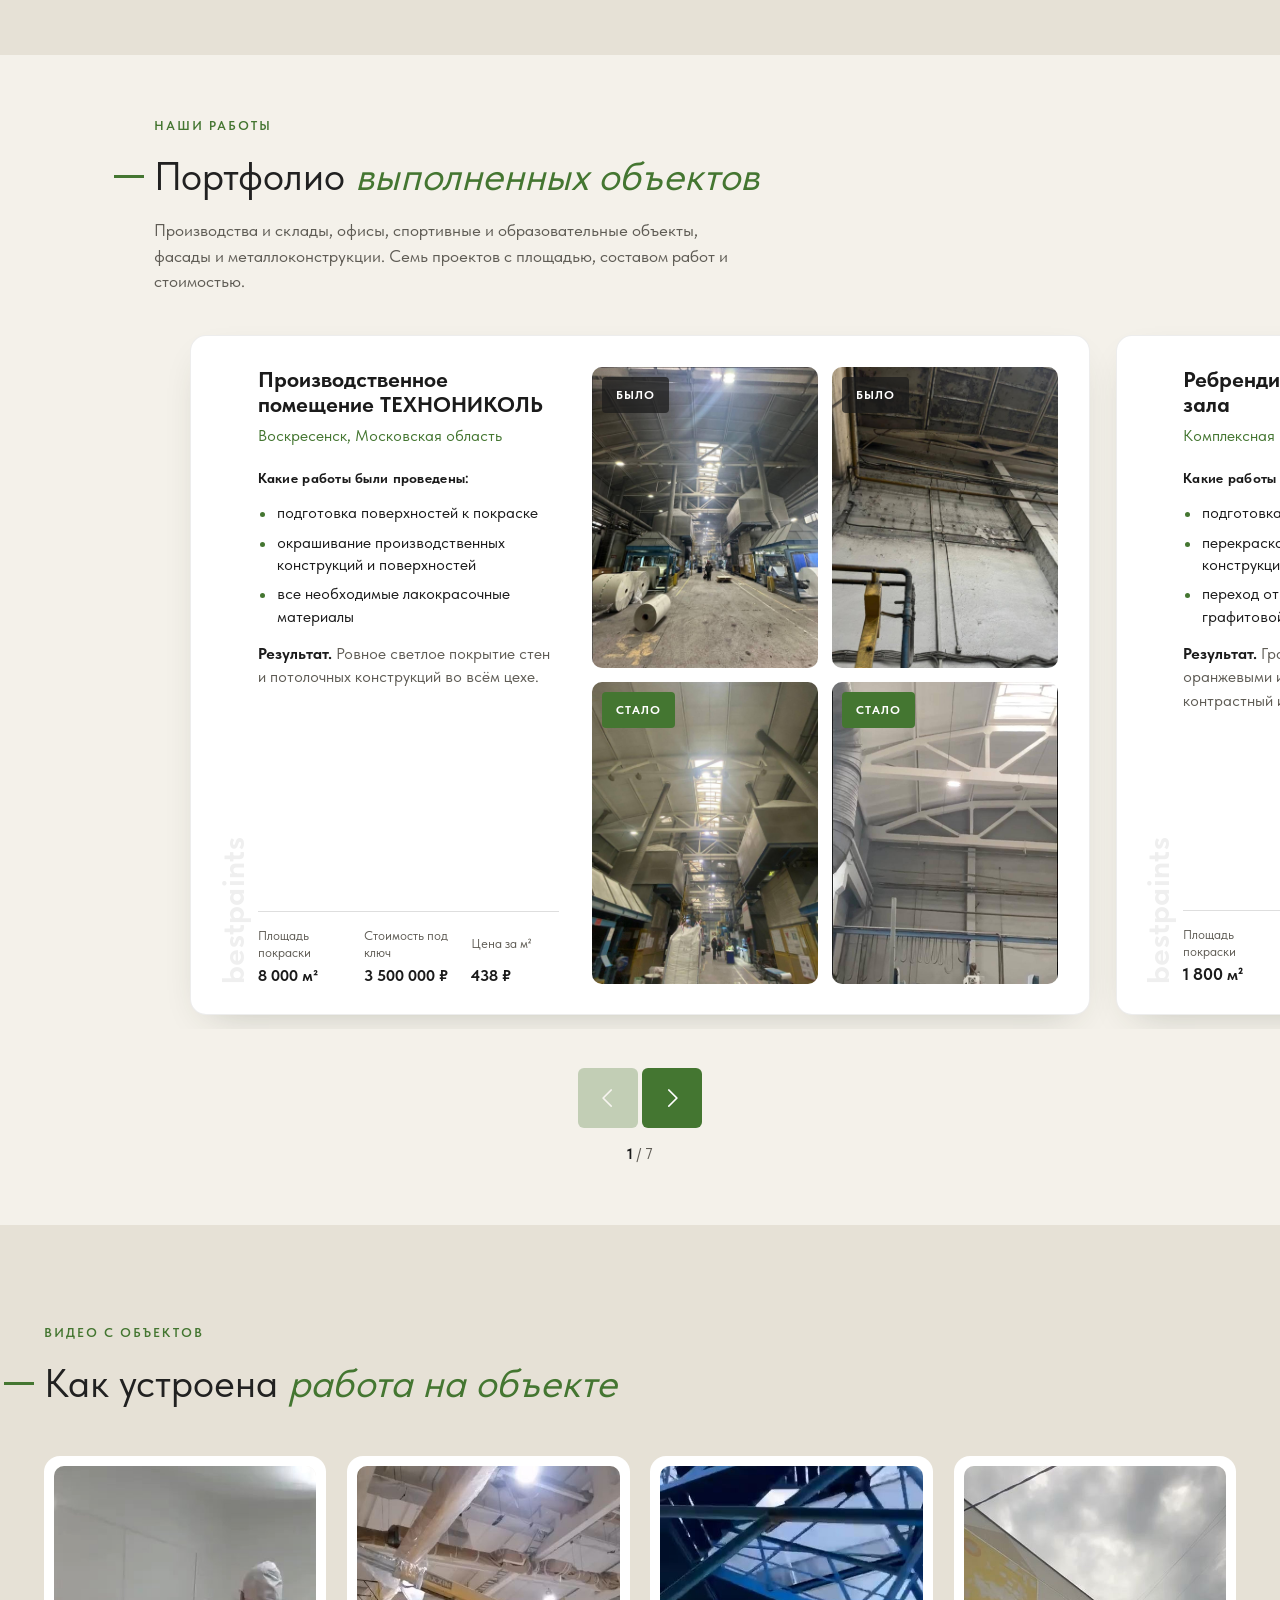
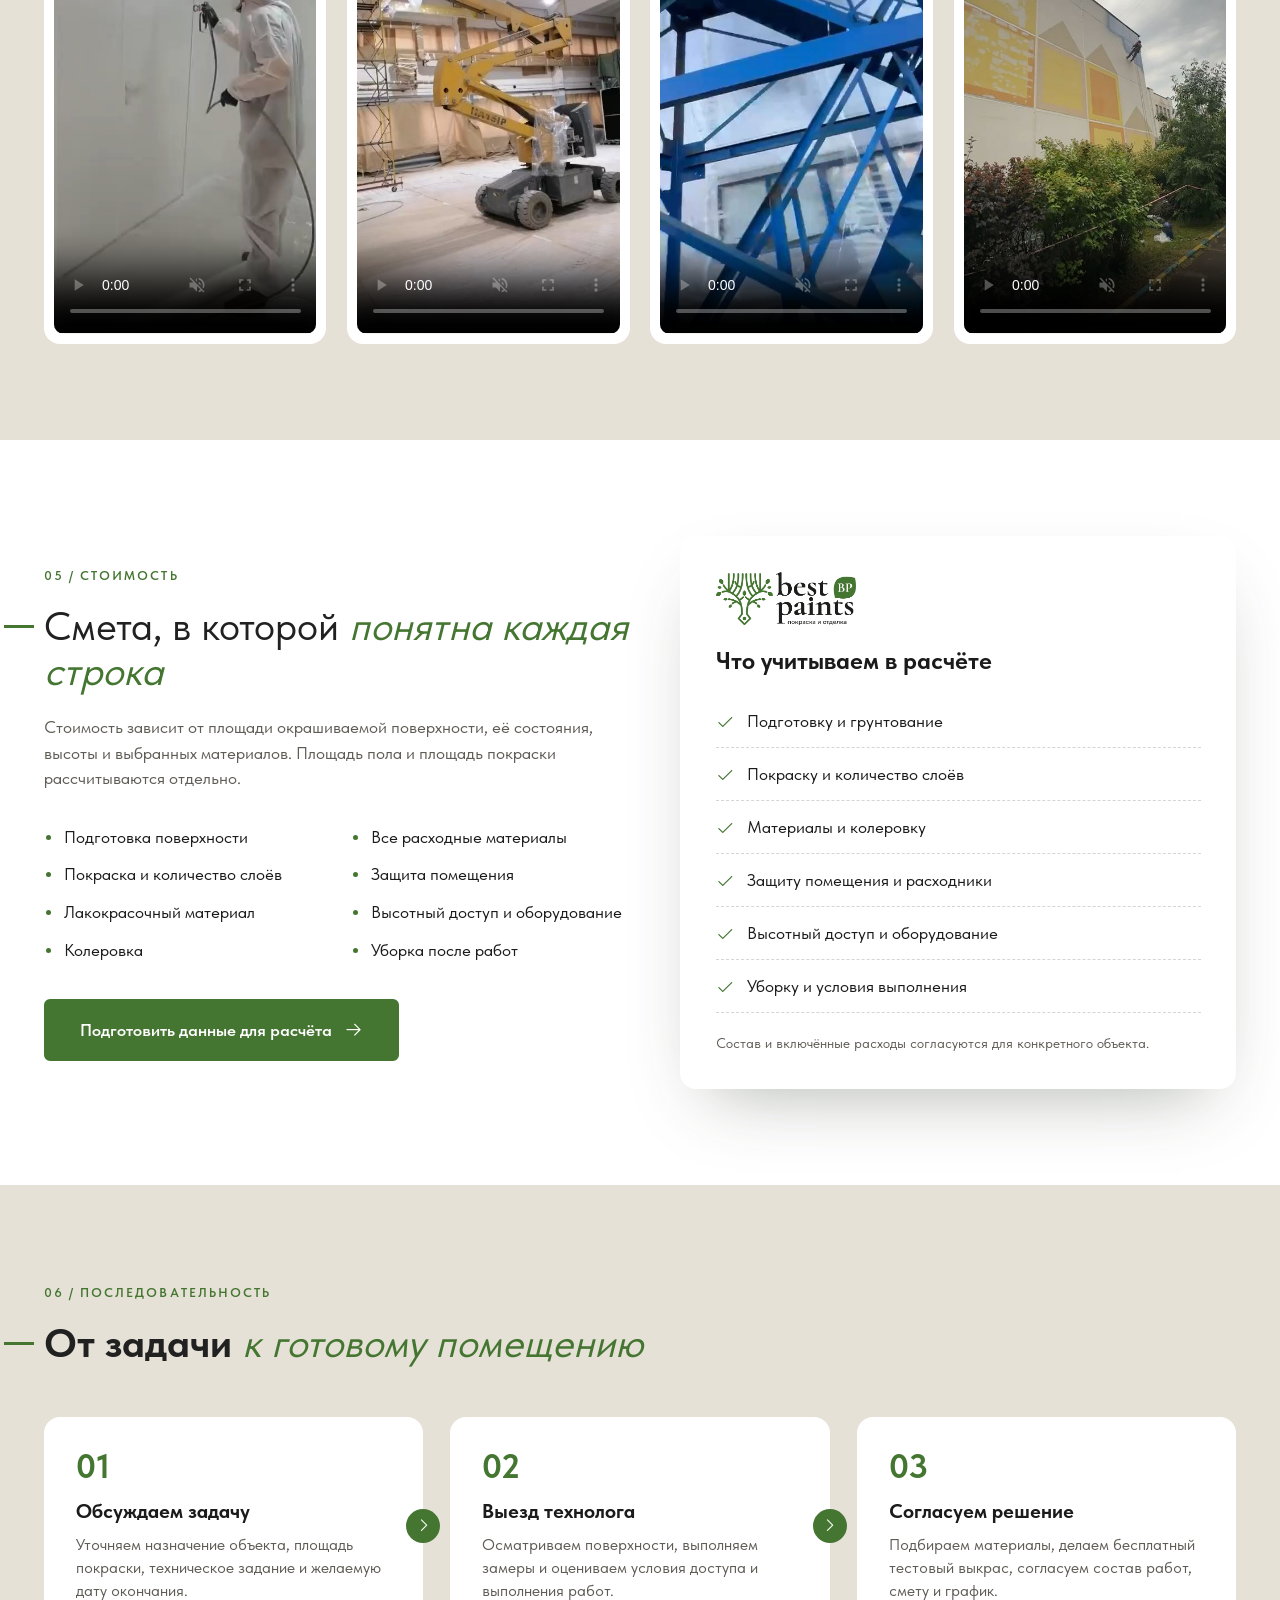
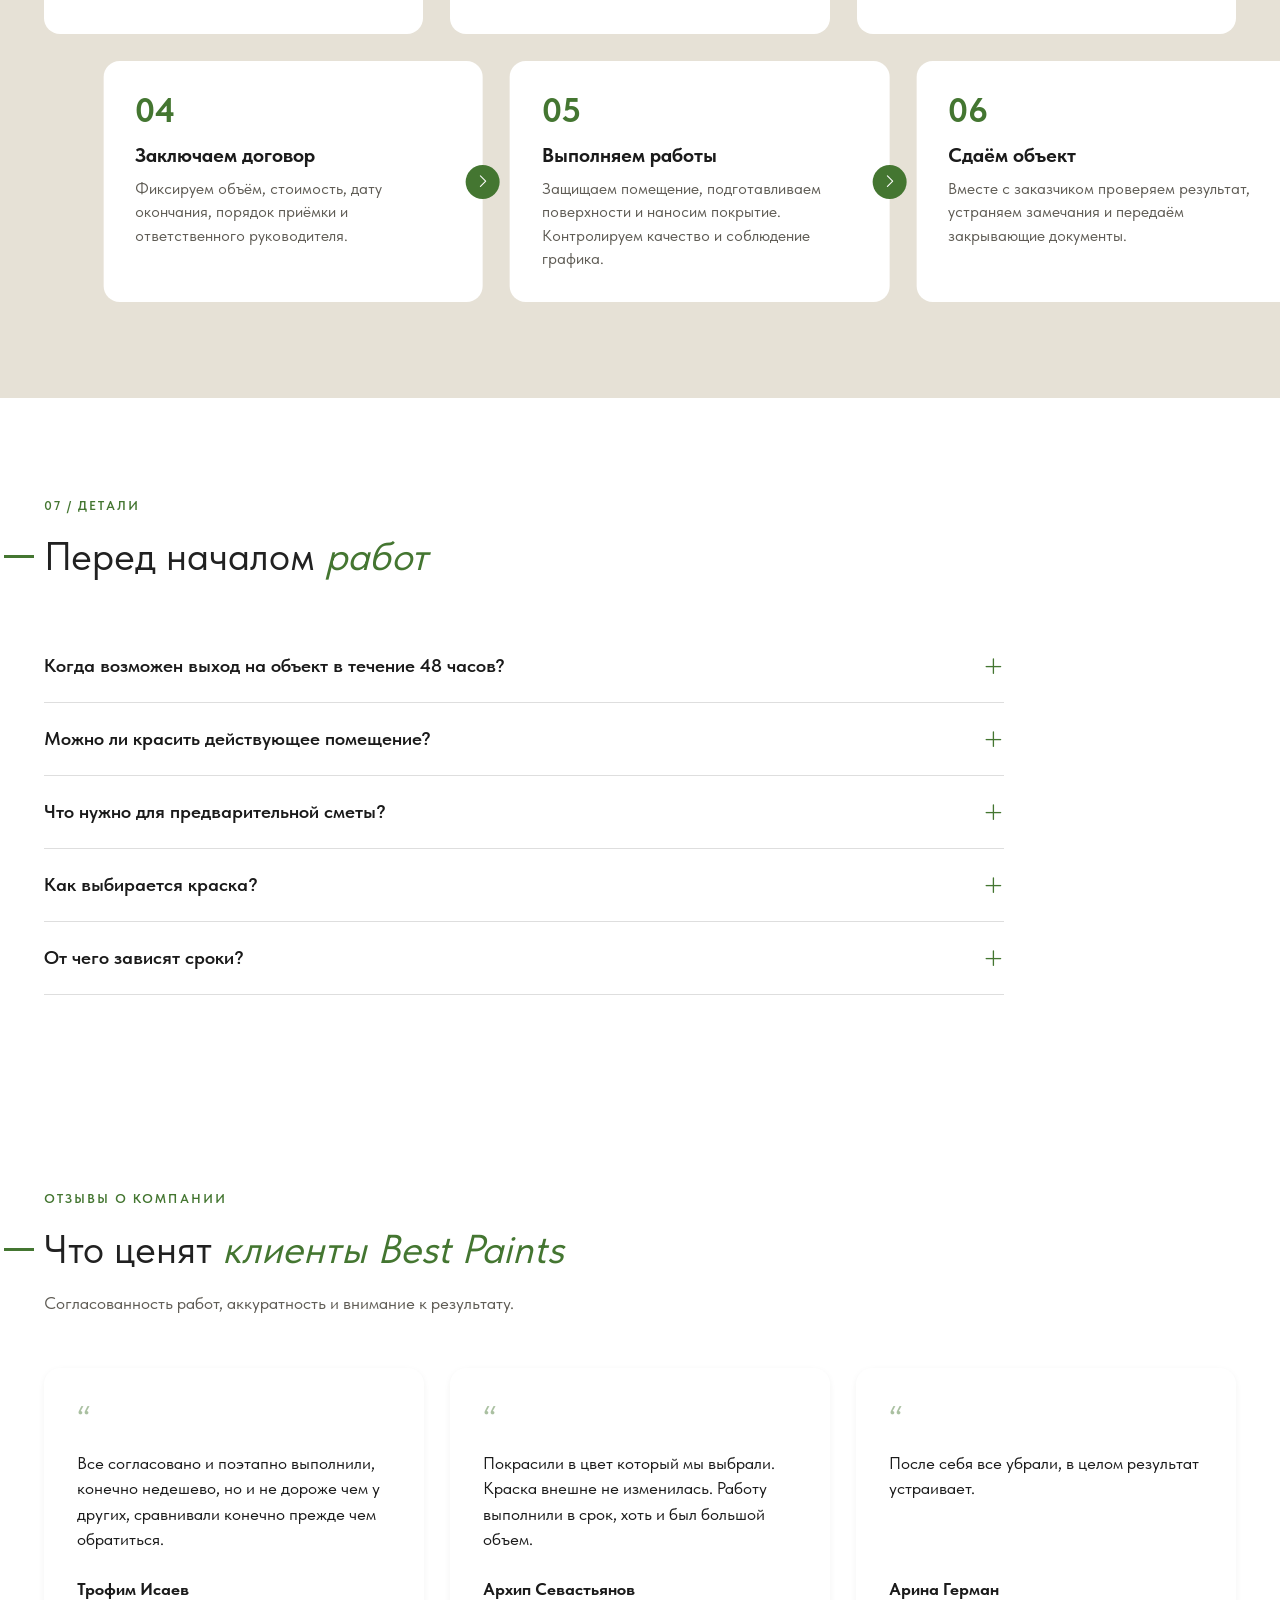
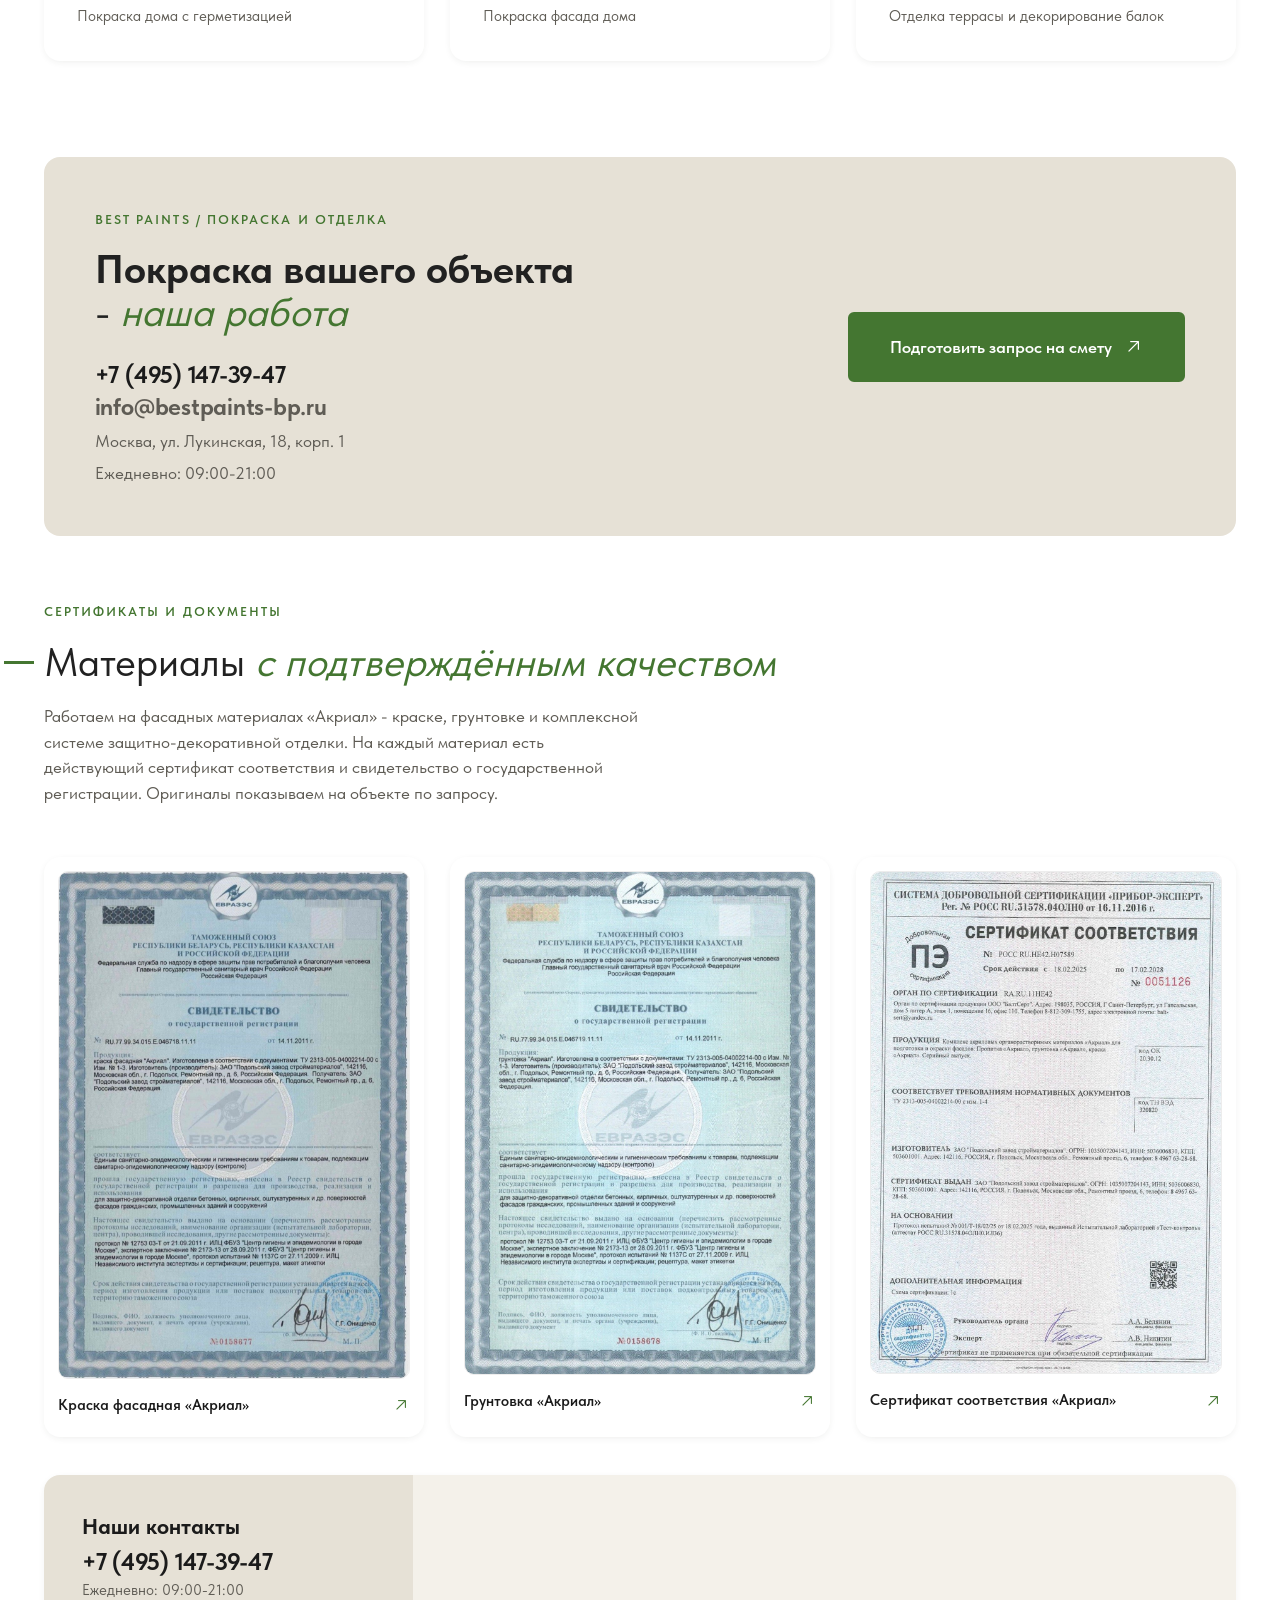
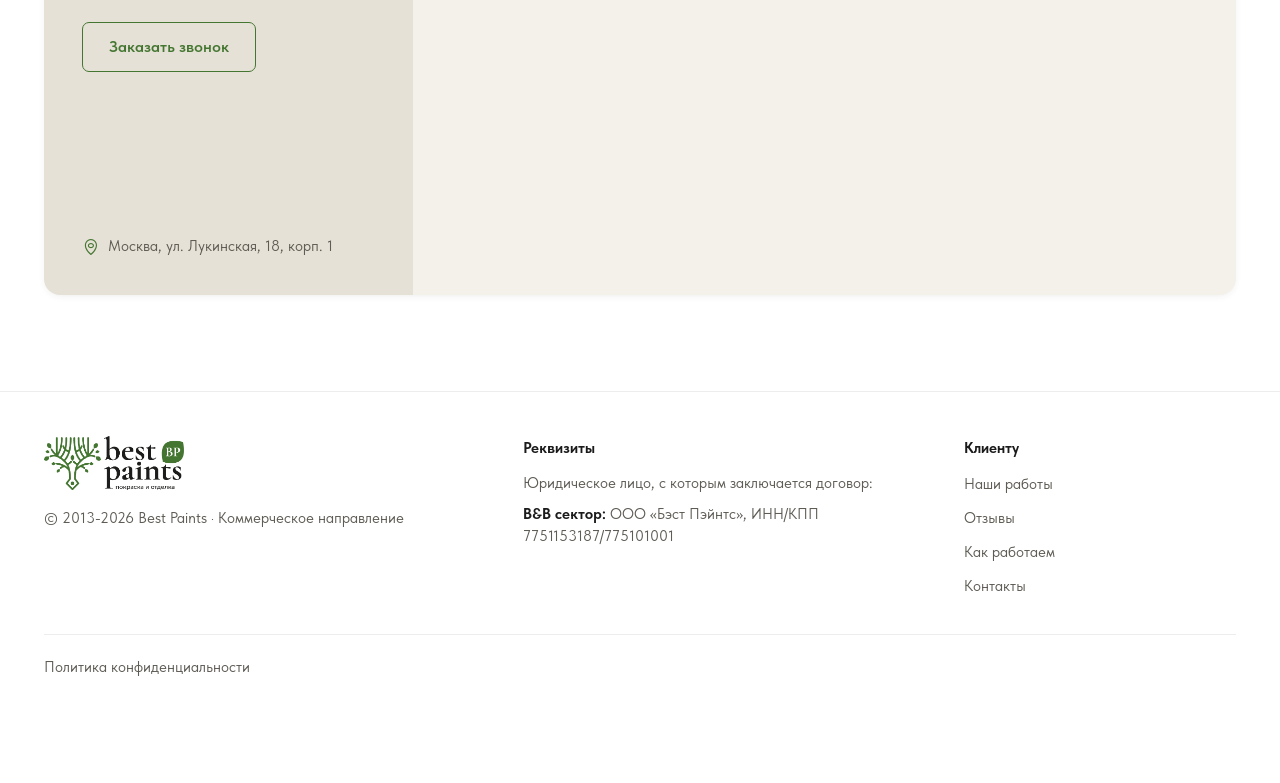
==== commit 1caaa7a7: "Кнопка в шапке: «Вызвать замерщика» вместо «Вызвать технолога» Co-Authored-By: Claude Opus 5.5 <nore" ====
--- a/pokraskabigploshad/index.html
+++ b/pokraskabigploshad/index.html
@@ -187,7 +187,7 @@
     <div class="hdr__r1">
       <div class="hdr__cta">
         <button class="hdr__pill" type="button" data-modal-open>Заказать звонок</button>
-        <button class="hdr__pill hdr__pill--2" type="button" data-modal-open="technologist">Вызвать технолога</button>
+        <button class="hdr__pill hdr__pill--2" type="button" data-modal-open="technologist">Вызвать замерщика</button>
       </div>
 
       <div class="hdr__quick">
--- a/assets/styles.css
+++ b/assets/styles.css
@@ -727,6 +727,20 @@
   -ms-overflow-style:none;
   padding:10px 0 14px;  /* запас под тень, её срезает overflow-y:hidden */
 }
+/* Лента во всю ширину экрана: выходит из узкого .wrap до краёв секции,
+   активная карточка по центру, соседние обрезаются краями экрана.
+   cqw считается от ширины секции (без полосы прокрутки), поэтому лента
+   не вылезает за экран на Windows, в отличие от 100vw.
+   Боковой padding = (экран - карточка) / 2: первая и последняя карточки
+   тоже встают по центру, а app.js по-прежнему считает слайд как
+   scrollLeft / шаг. */
+#works{ container-type:inline-size; }
+#works .cases{
+  --case-w:min(900px, calc(100cqw - 2 * var(--gutter) - clamp(44px, 12vw, 80px)));
+  margin-inline:calc(50% - 50cqw);
+  padding-inline:calc((100cqw - var(--case-w)) / 2);
+}
+#works .case{ flex:0 0 var(--case-w); scroll-snap-align:center; }
 .cases::-webkit-scrollbar{ display:none; }
 .cases:focus-visible{ outline:2px solid var(--green); outline-offset:6px; border-radius:var(--r-card); }
 @media (prefers-reduced-motion: reduce){ .cases{ scroll-behavior:auto; } }
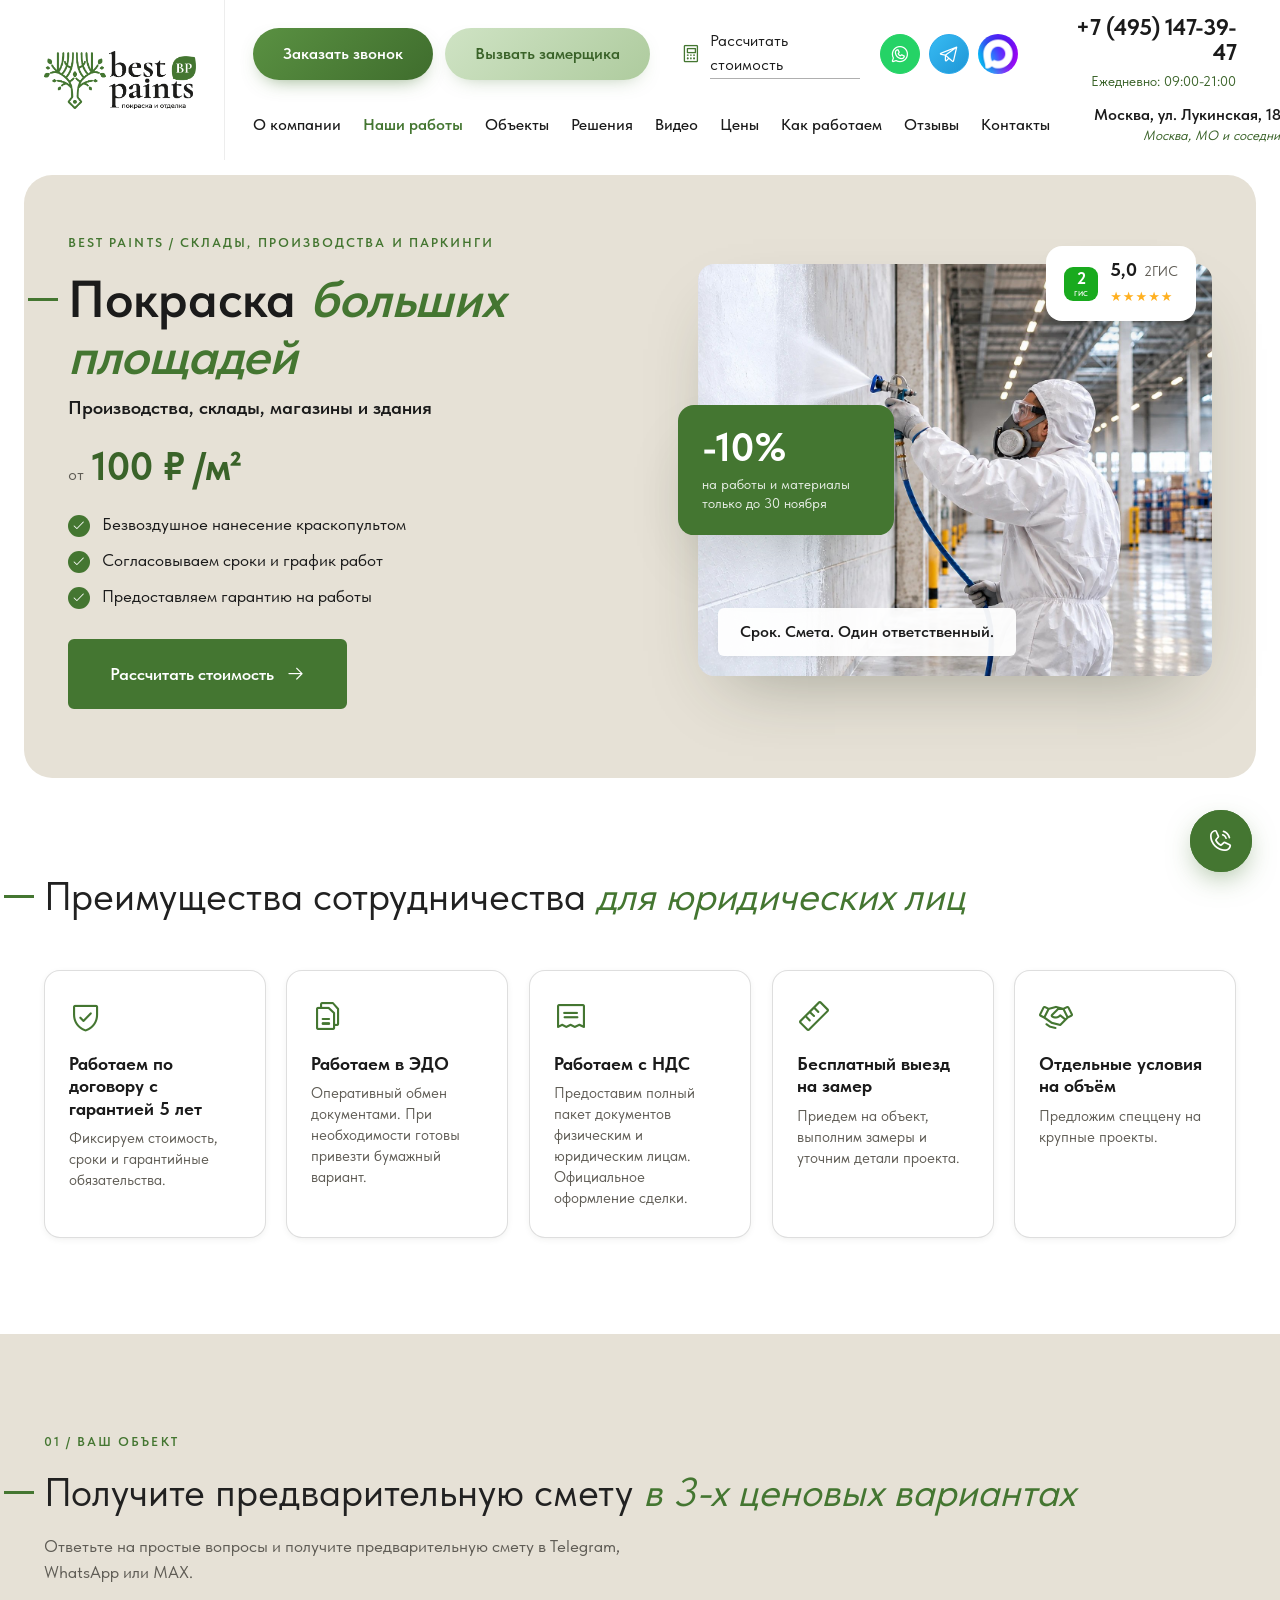
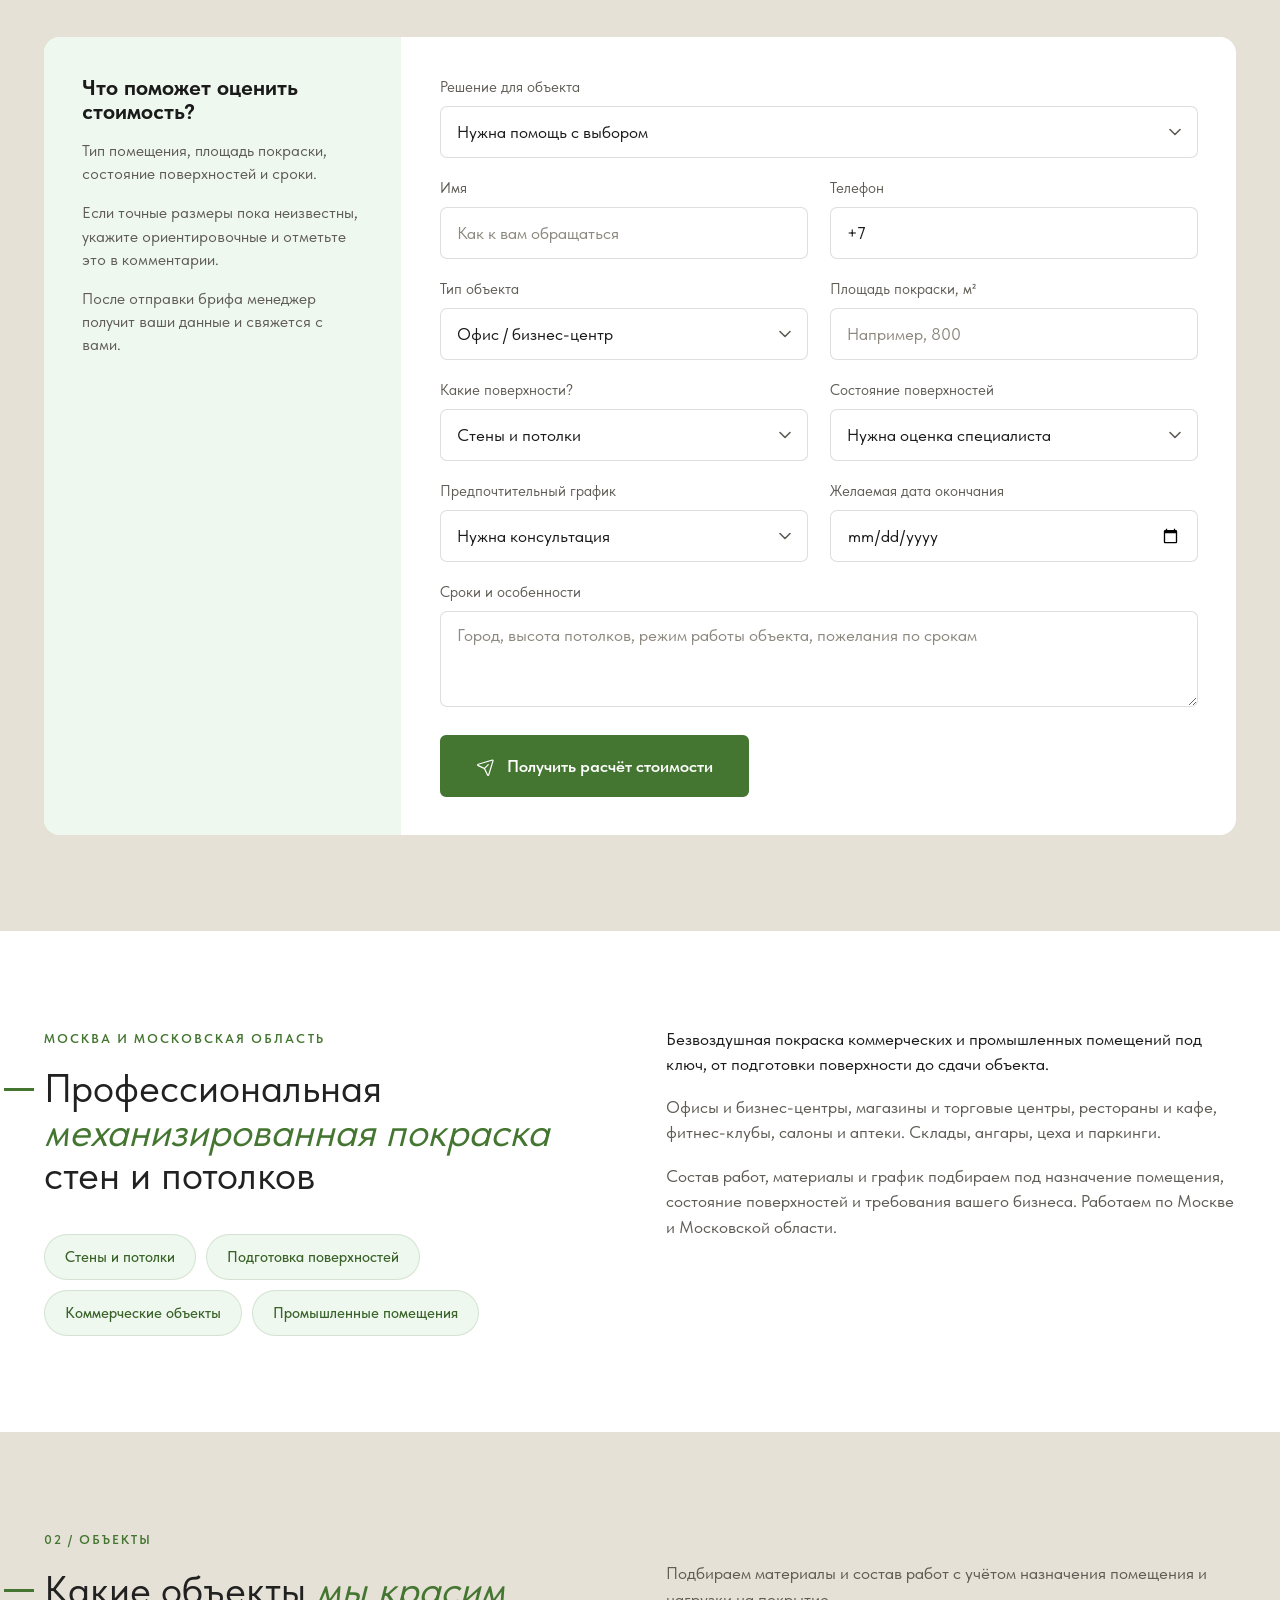
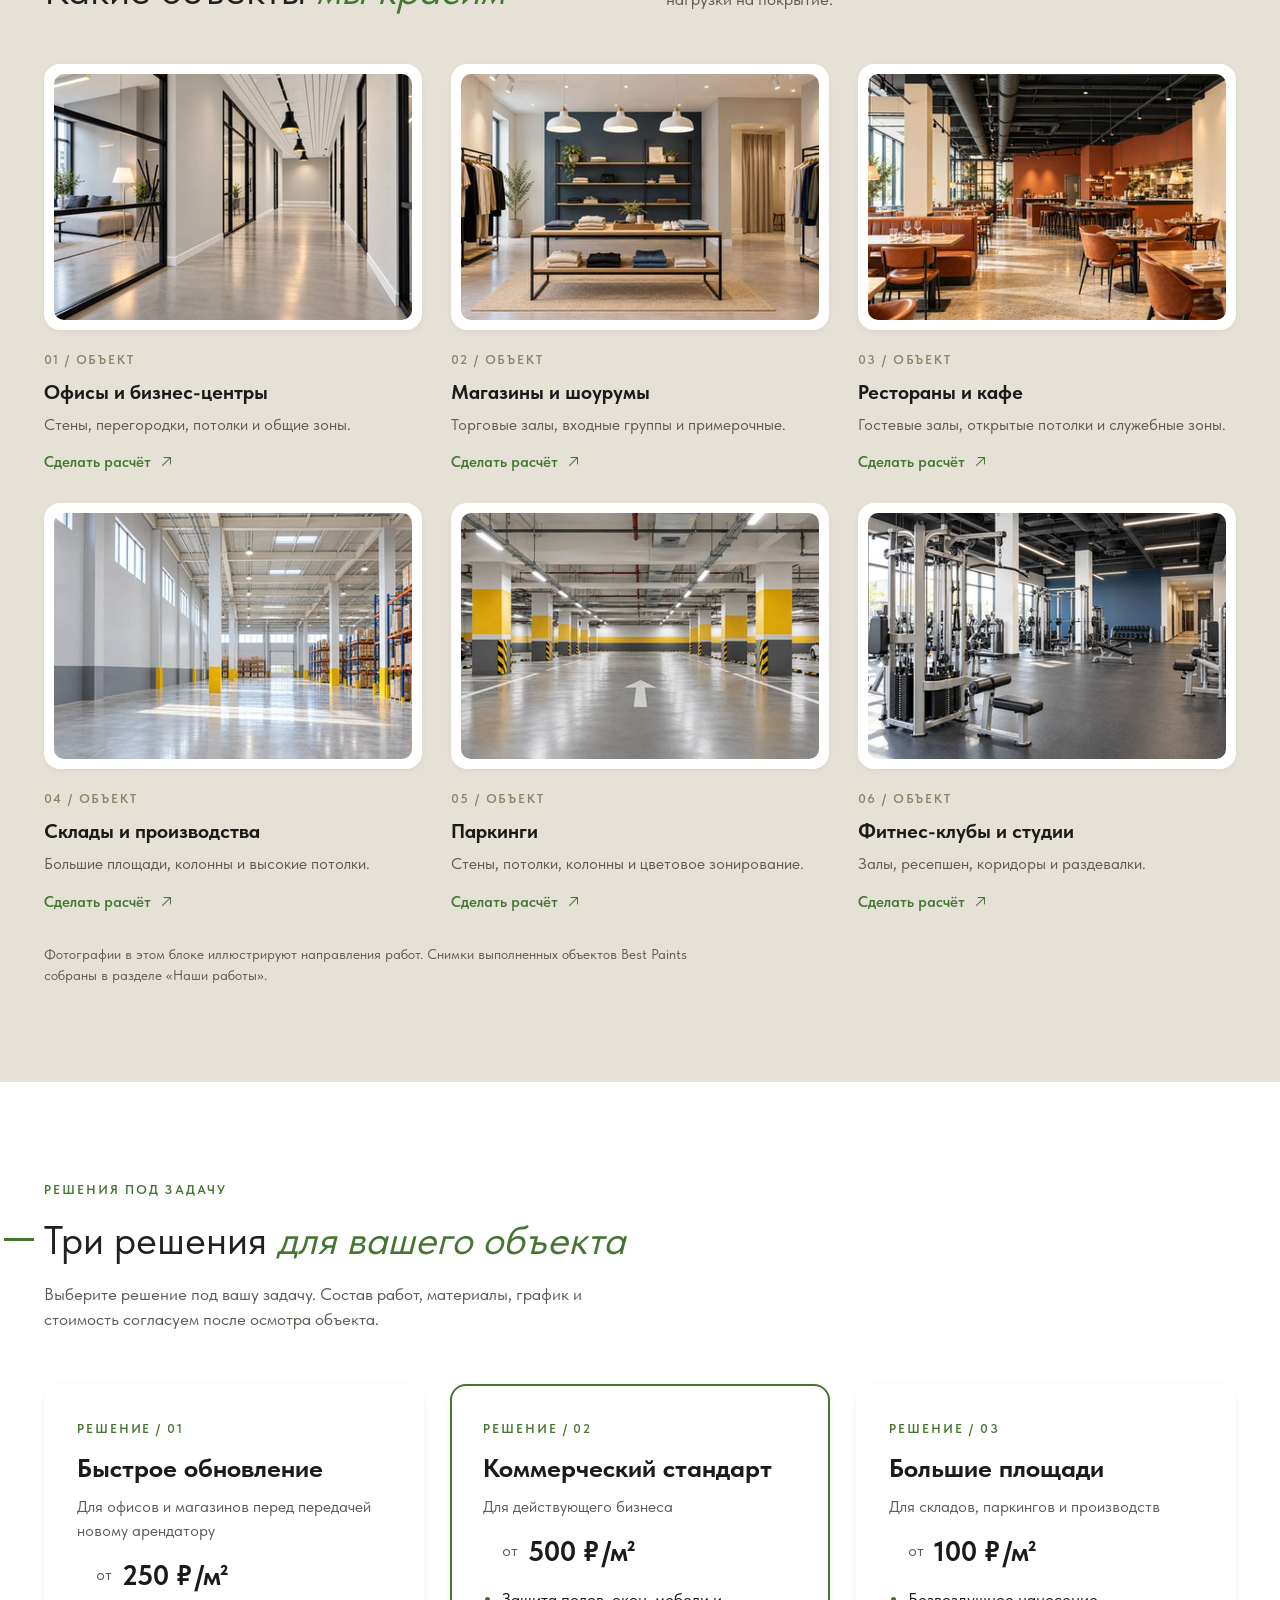
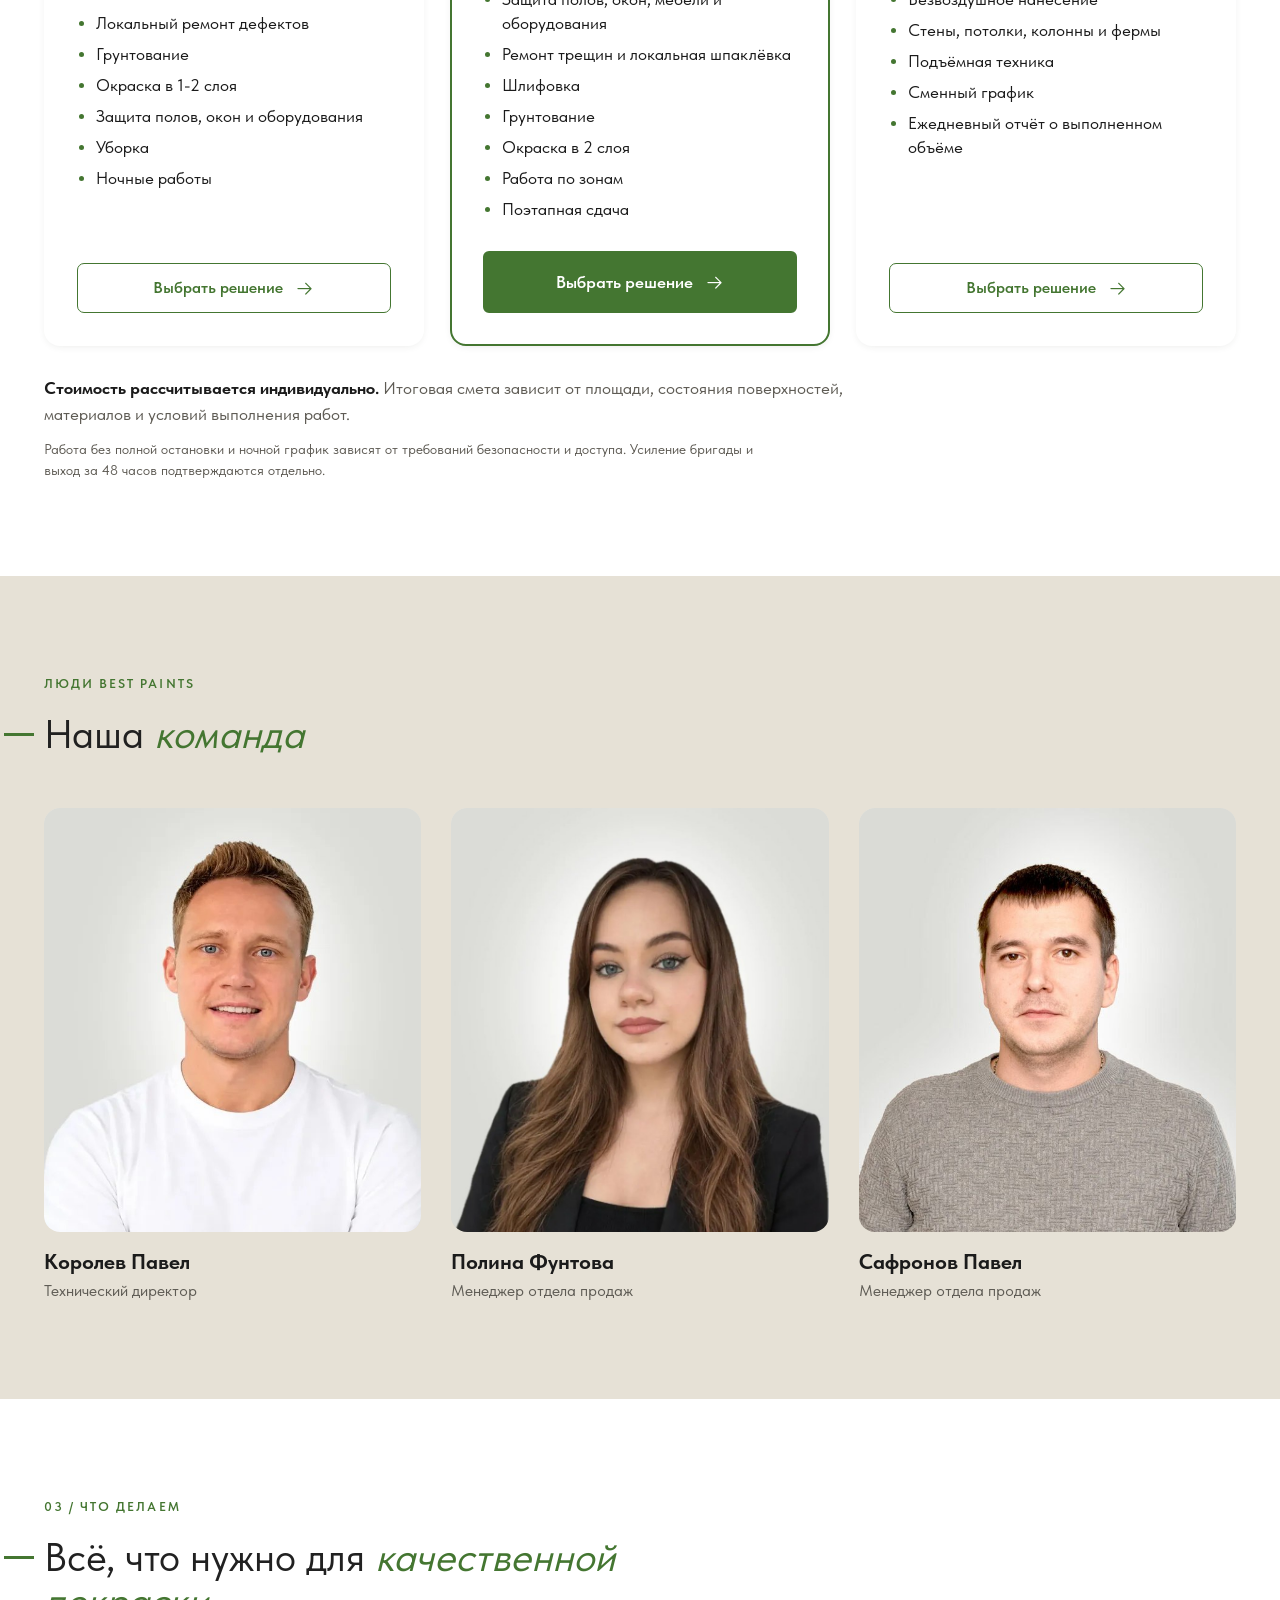
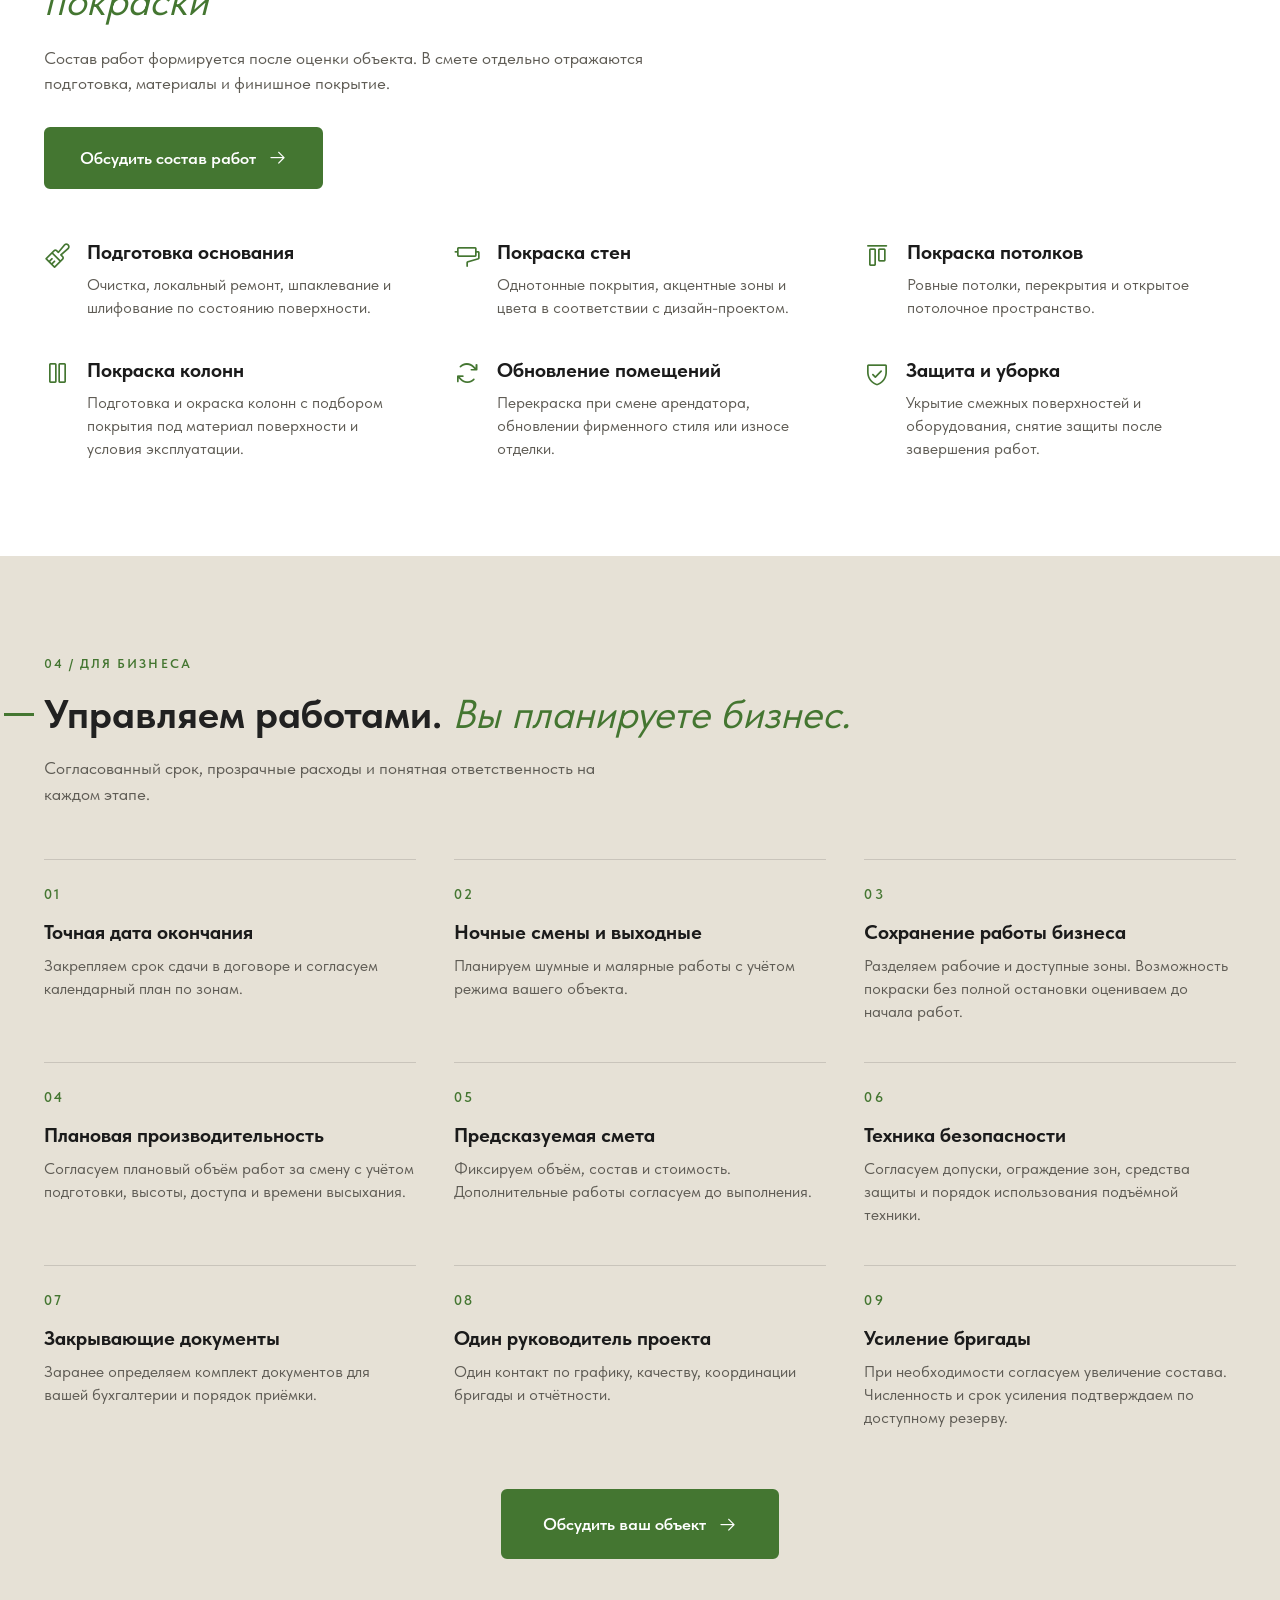
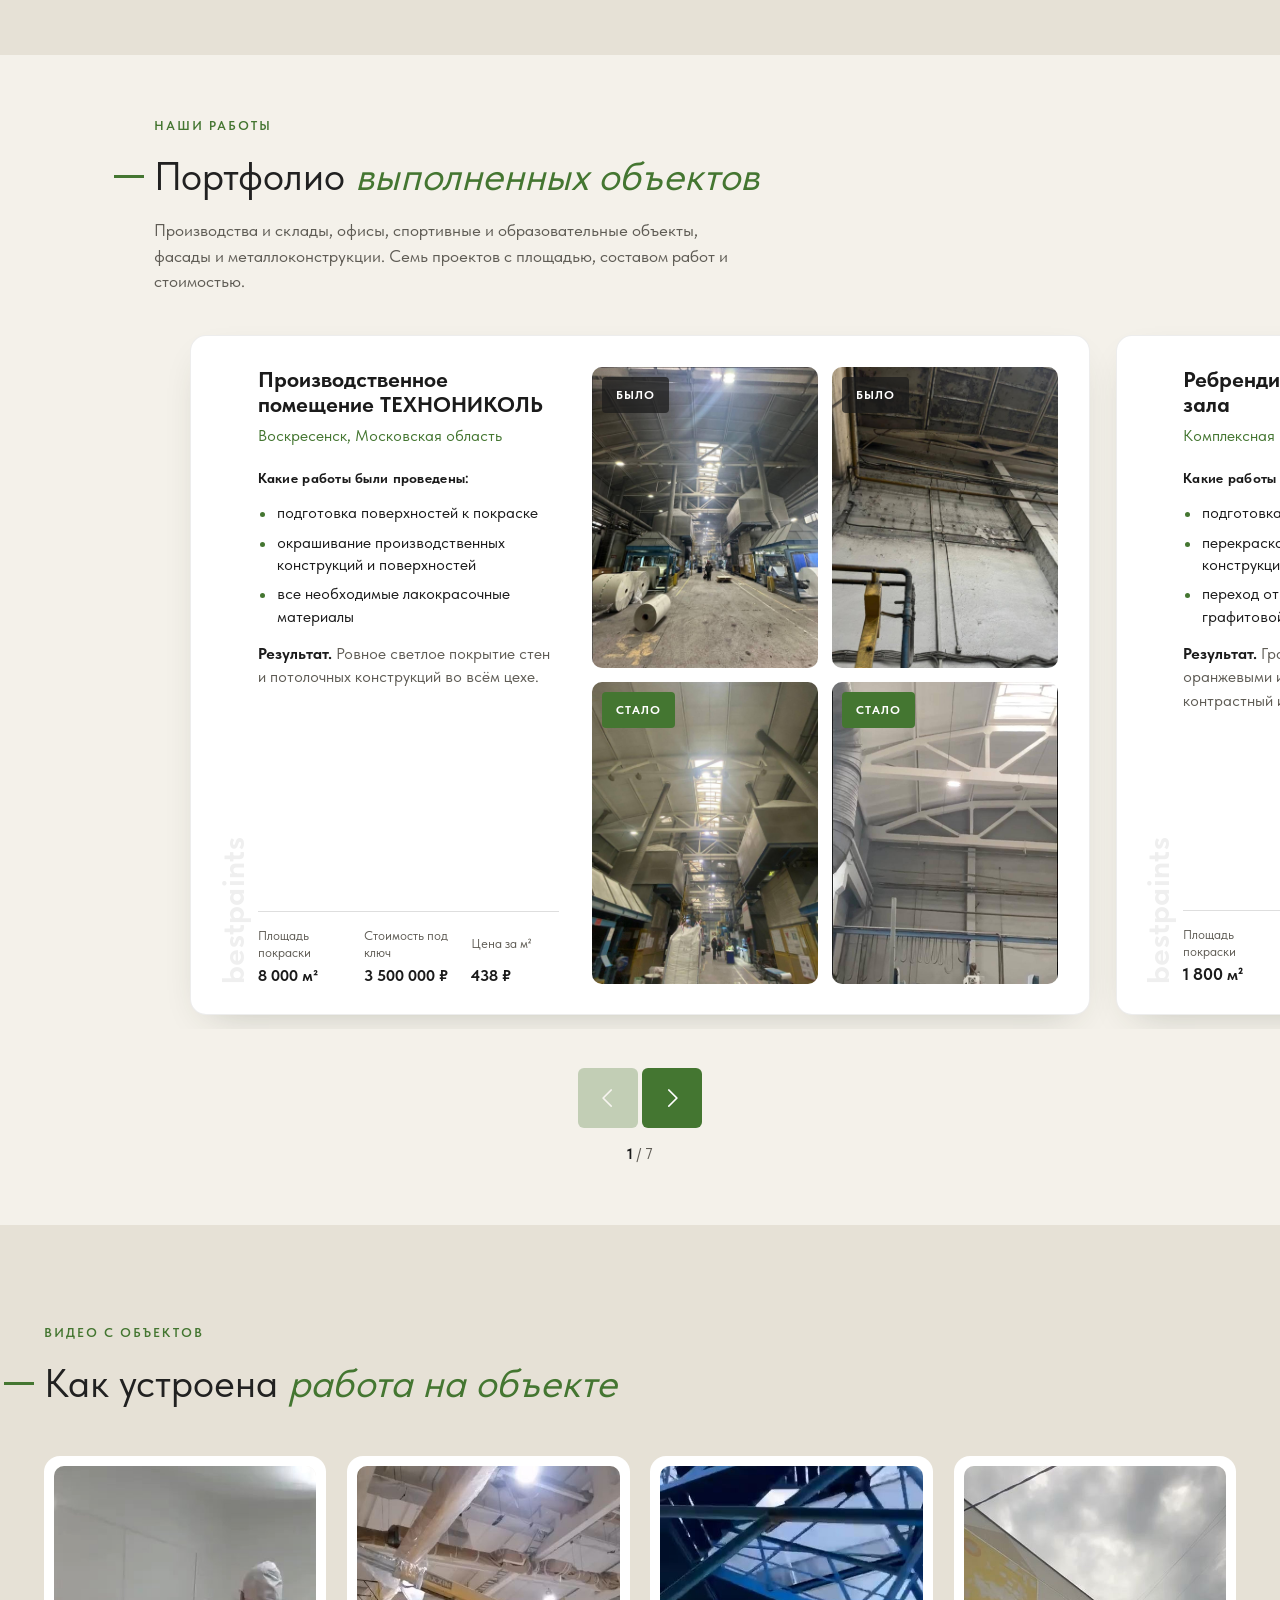
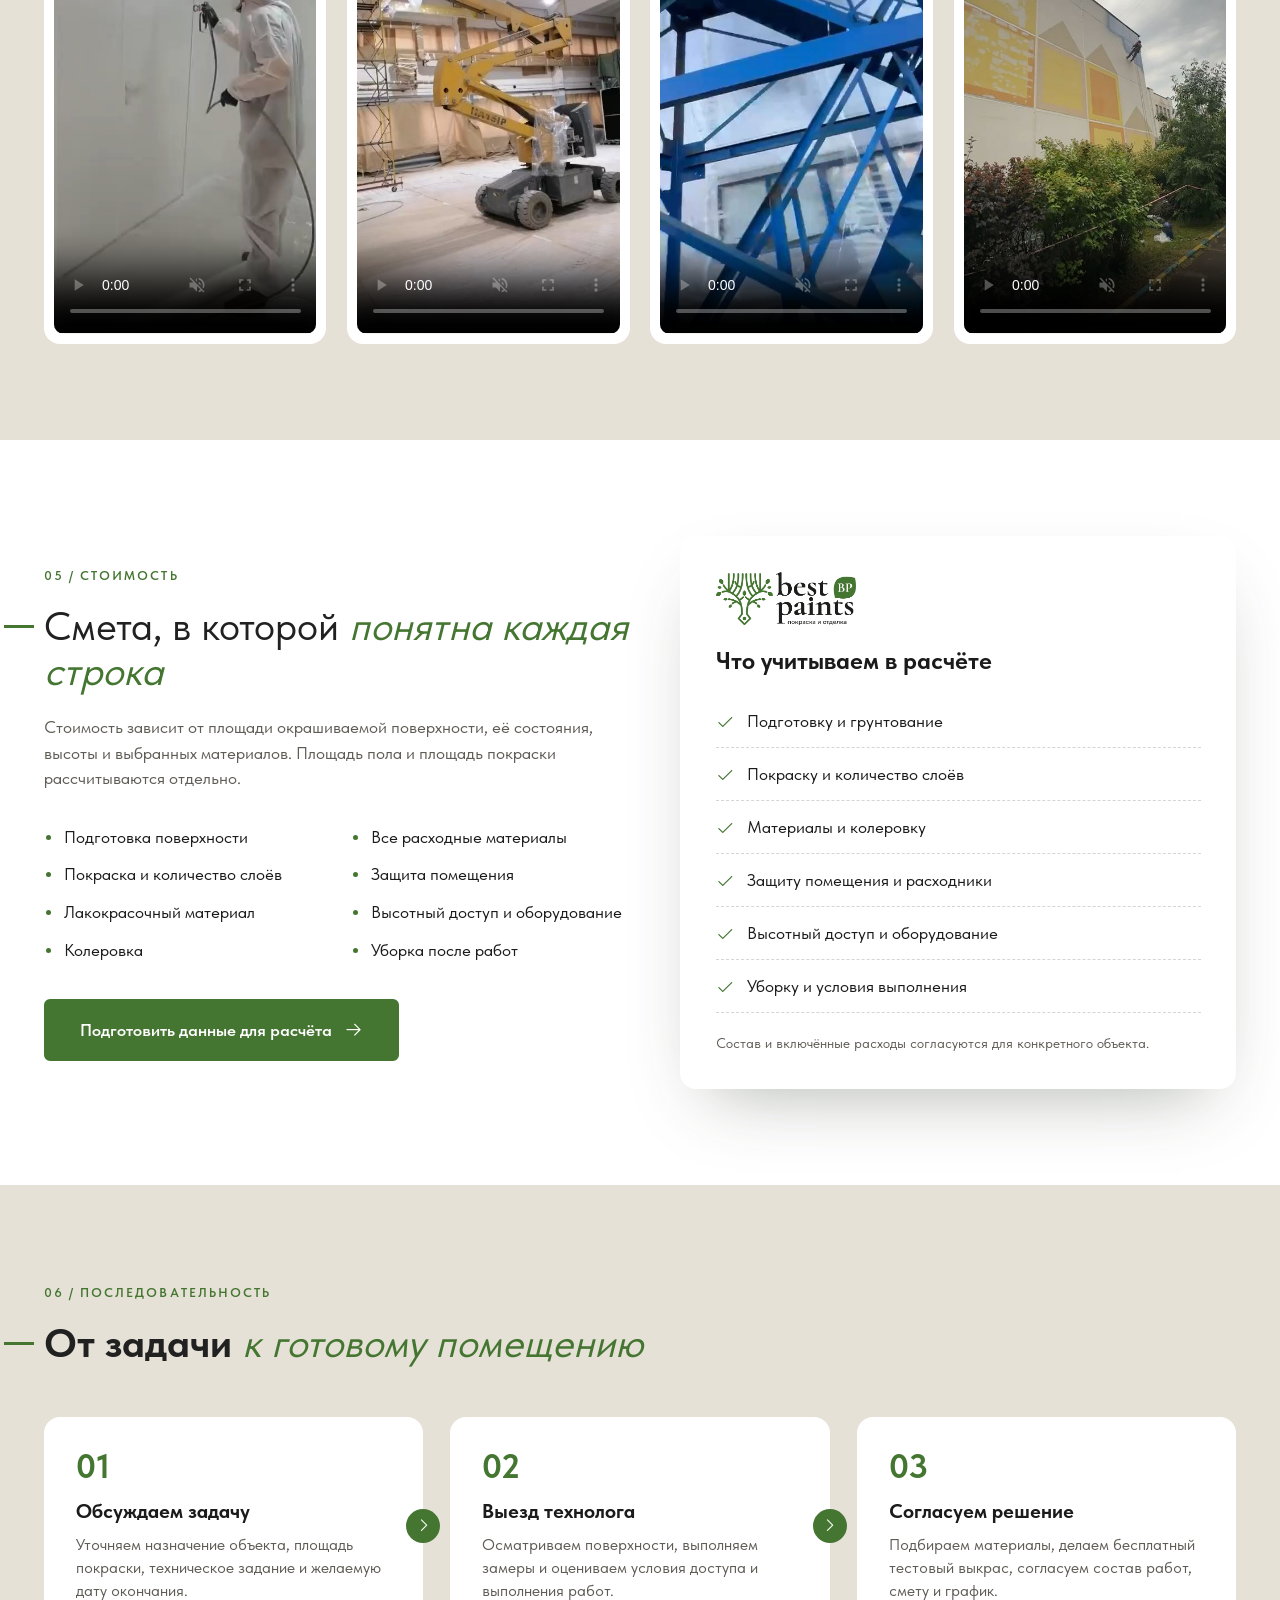
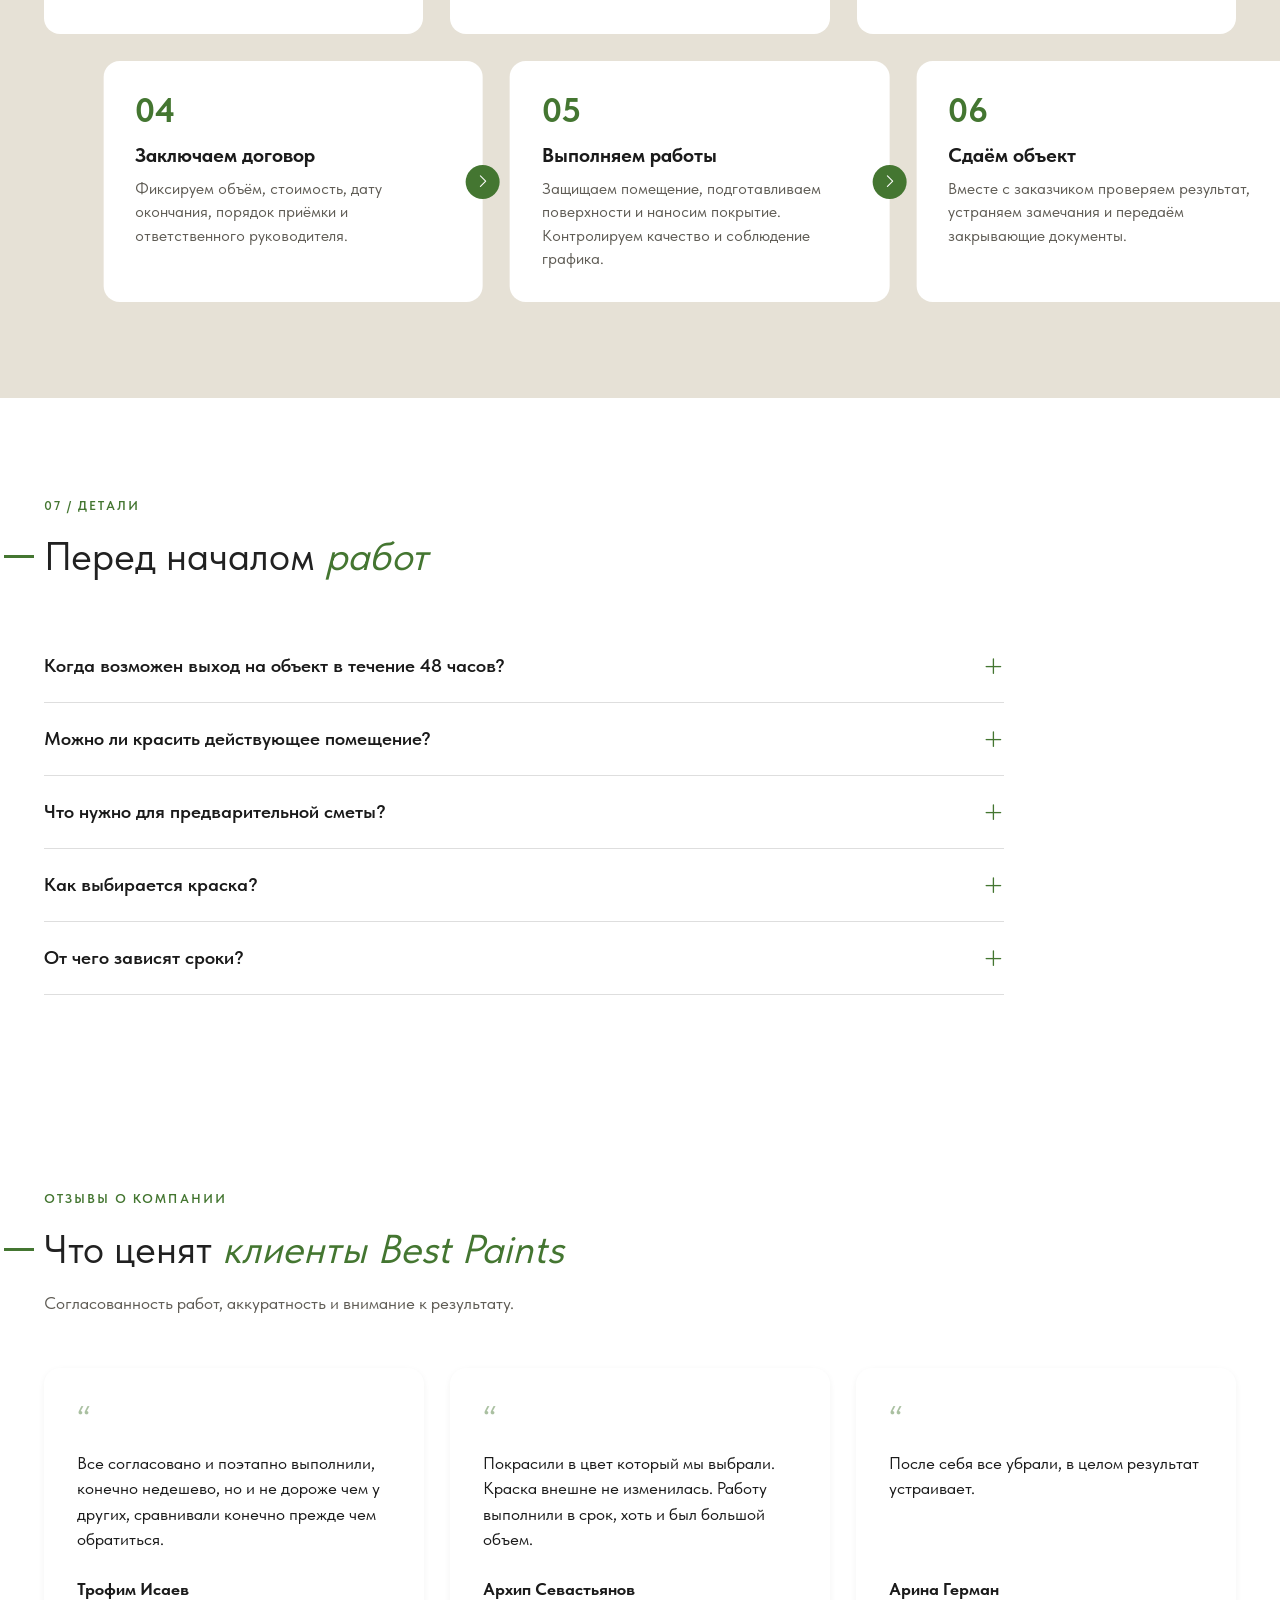
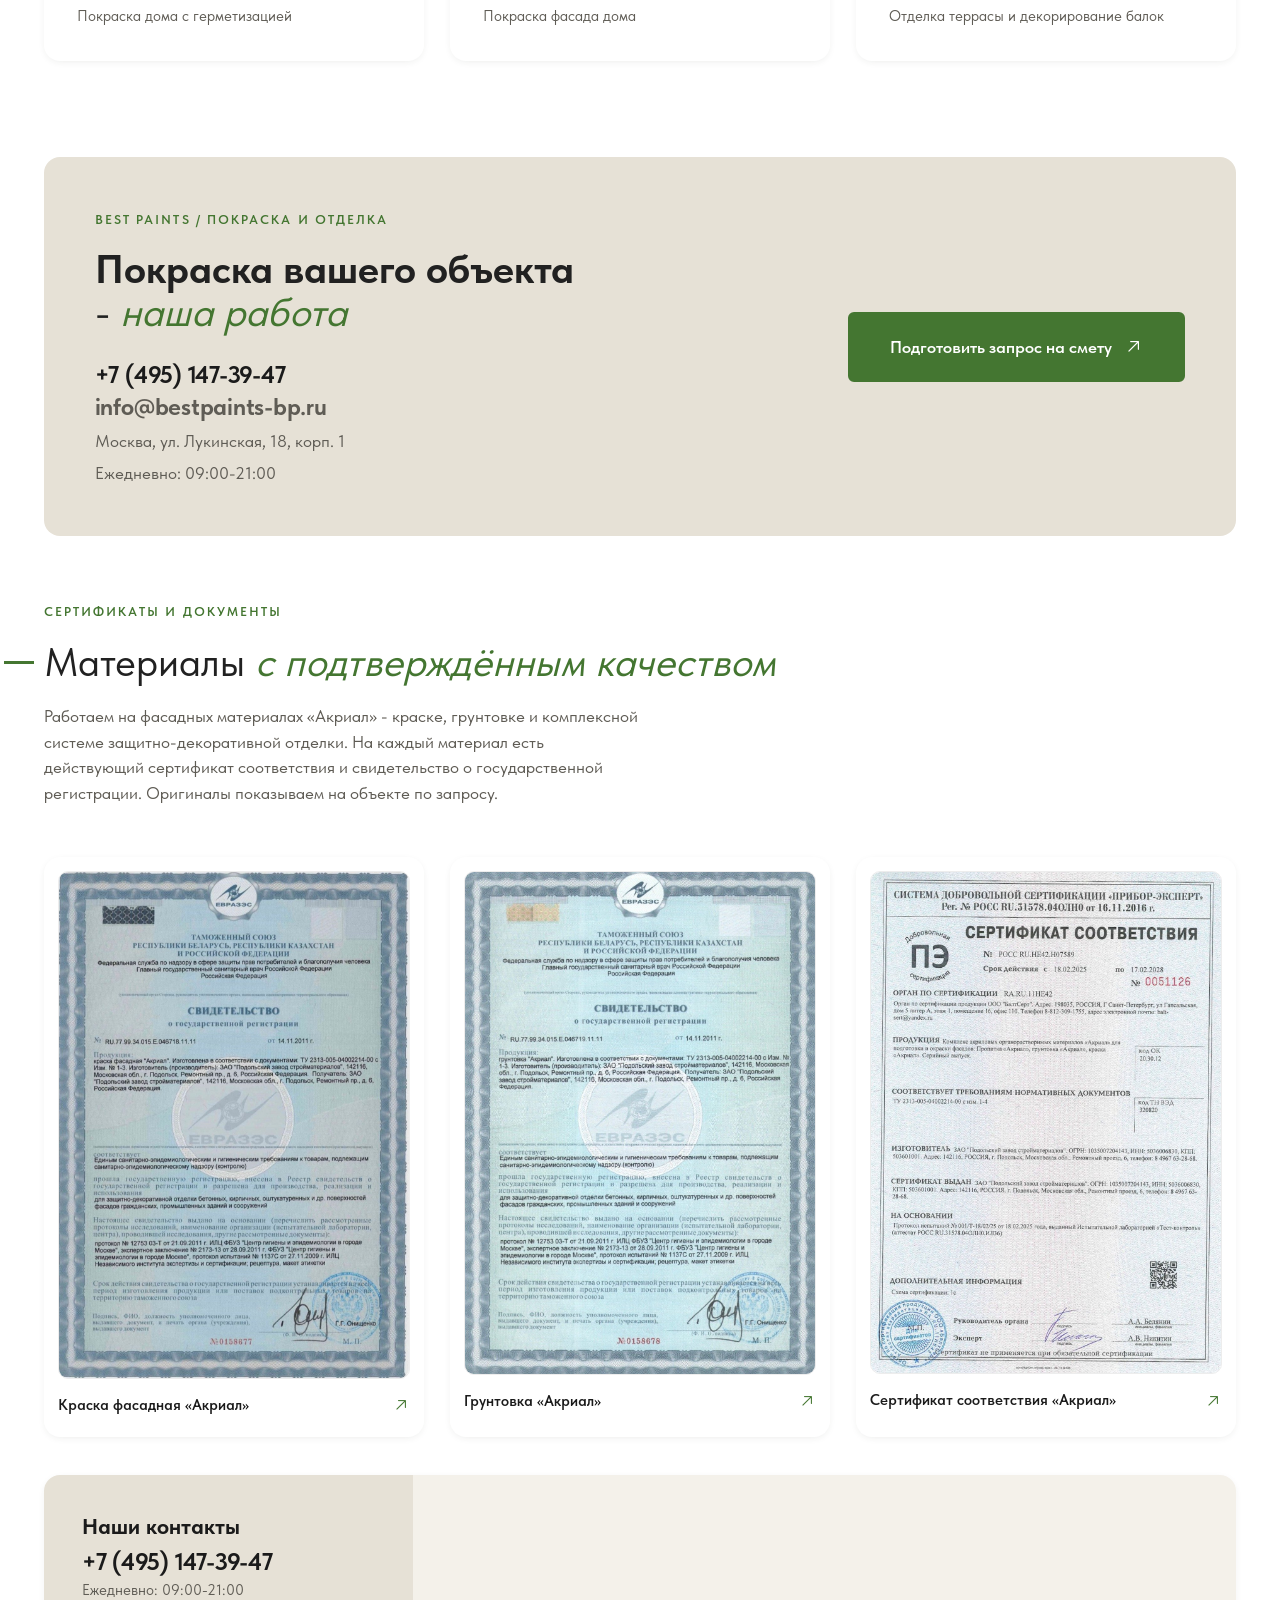
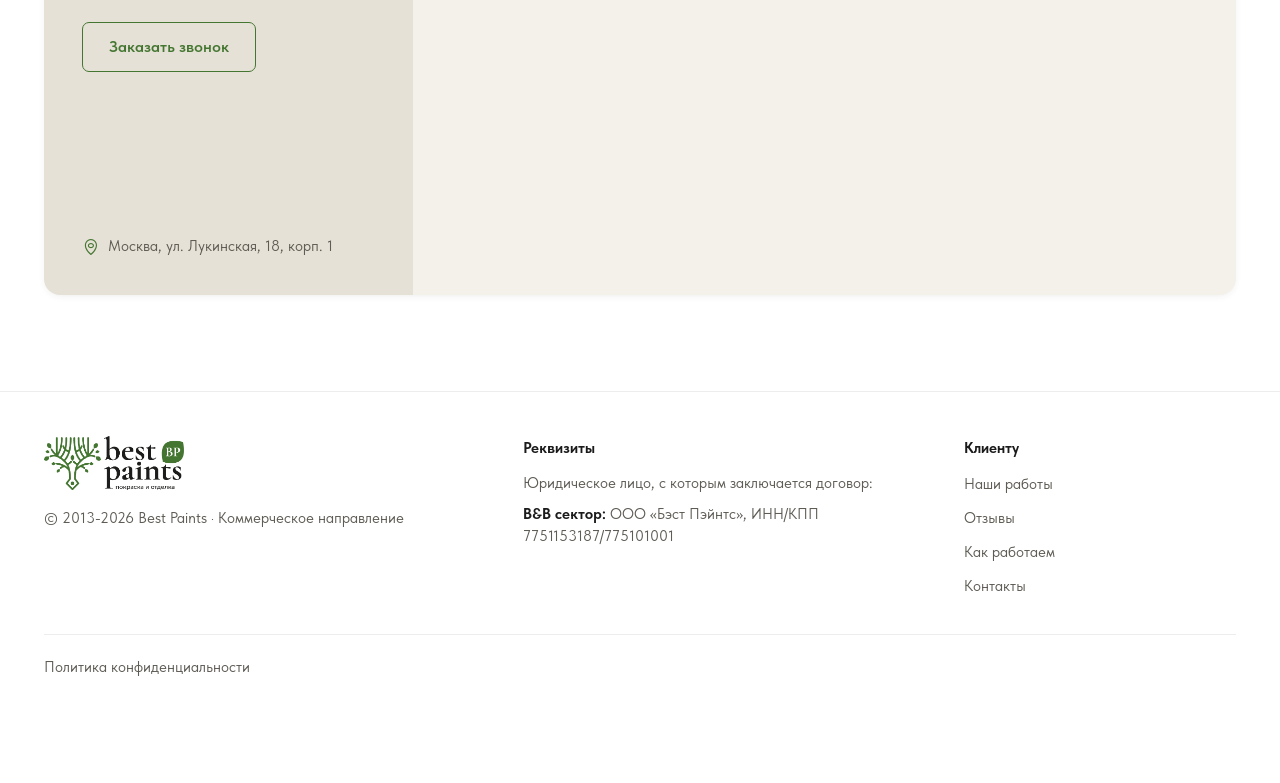
==== commit 4332de48: "Модалки и бриф: «выезд замерщика» без переноса, «на простые вопросы», заголовок мессенджеров одним ц" ====
--- a/pokraskabigploshad/index.html
+++ b/pokraskabigploshad/index.html
@@ -365,7 +365,7 @@
       <span class="eyebrow">01 / Ваш объект</span>
       <h2 class="h2 dashed">Получите предварительную смету <em class="accent">в 3-х ценовых вариантах</em></h2>
       <p class="body">
-        Ответьте на 4 простых вопроса и получите предварительную смету
+        Ответьте на простые вопросы и получите предварительную смету
         в Telegram, WhatsApp или MAX.
       </p>
     </div>
@@ -1566,7 +1566,7 @@
 <dialog class="modal callback-channels" id="callback-channels" aria-labelledby="callback-channels-title">
   <button class="modal__close" type="button" data-modal-close aria-label="Закрыть"><i class="ph ph-x" aria-hidden="true"></i></button>
   <div class="modal__in">
-    <h3 id="callback-channels-title">Напишите <em class="accent">и сохраните за собой скидку 10% на работы!</em></h3>
+    <h3 id="callback-channels-title">Напишите и сохраните за собой скидку 10% на работы и материалы!</h3>
     <p>Выберите мессенджер и напишите нам сообщение.</p>
 
     <div class="modal__btns">
@@ -1622,7 +1622,7 @@
 <dialog class="modal" id="technologist" aria-labelledby="technologist-title">
   <button class="modal__close" type="button" data-modal-close aria-label="Закрыть"><i class="ph ph-x" aria-hidden="true"></i></button>
   <div class="modal__in">
-    <h3 id="technologist-title">Закажите бесплатный <em class="accent">выезд замерщика</em></h3>
+    <h3 id="technologist-title">Закажите бесплатный <em class="accent">выезд&nbsp;замерщика</em></h3>
     <p>Заполните форму для вызова замерщика.</p>
 
     <form class="tech-form" id="tech-form">
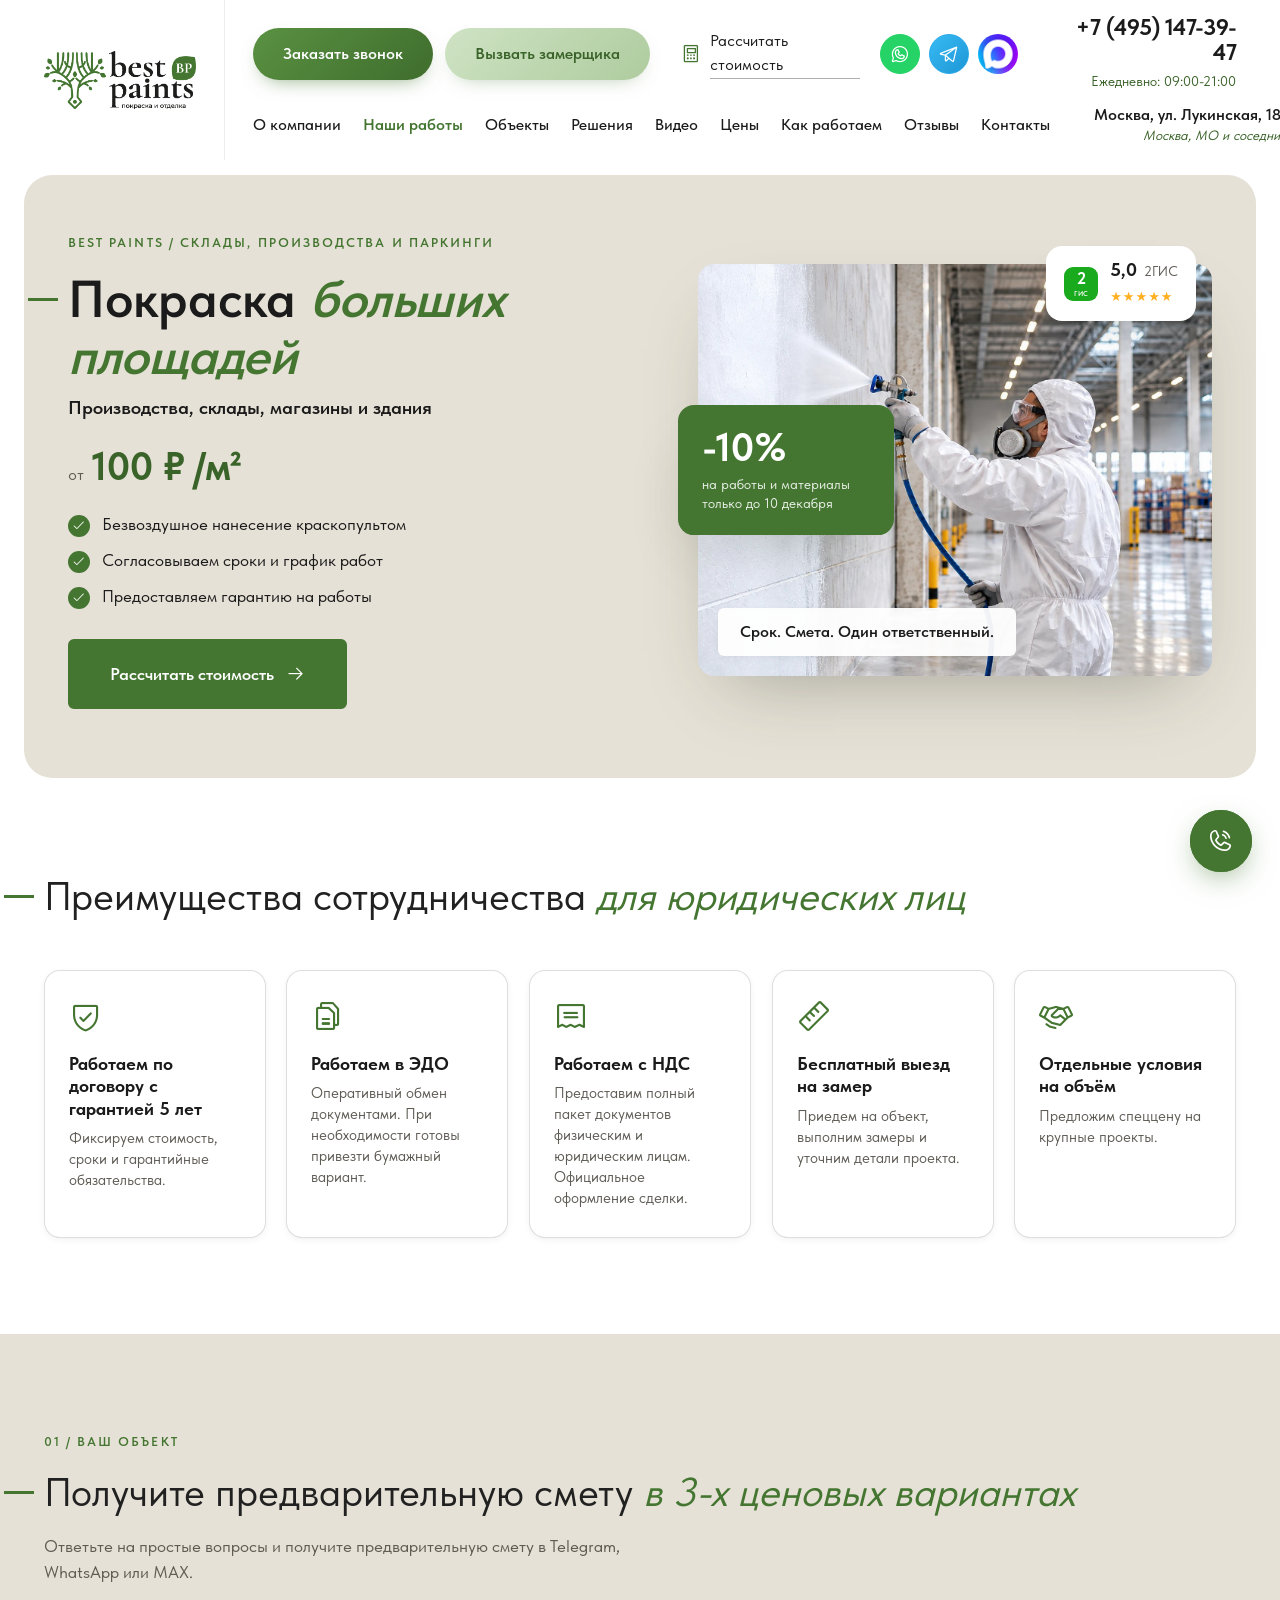
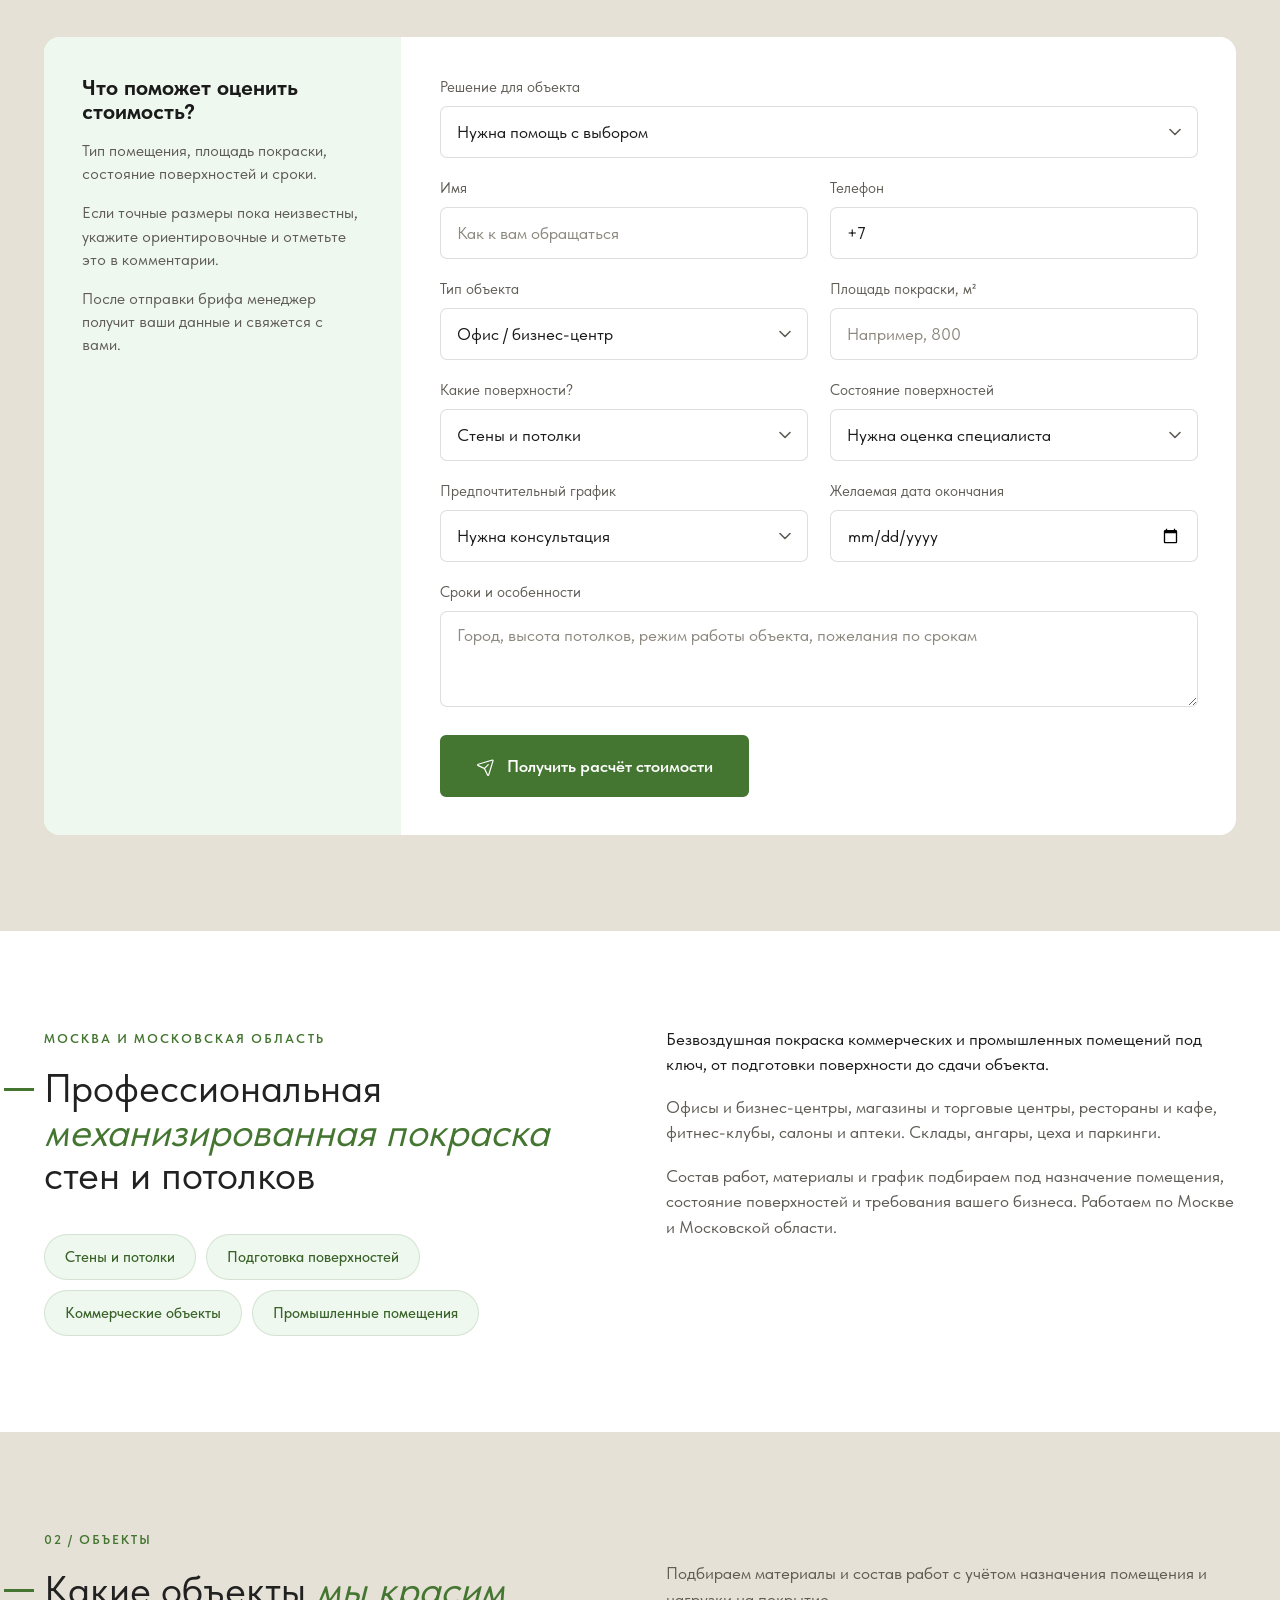
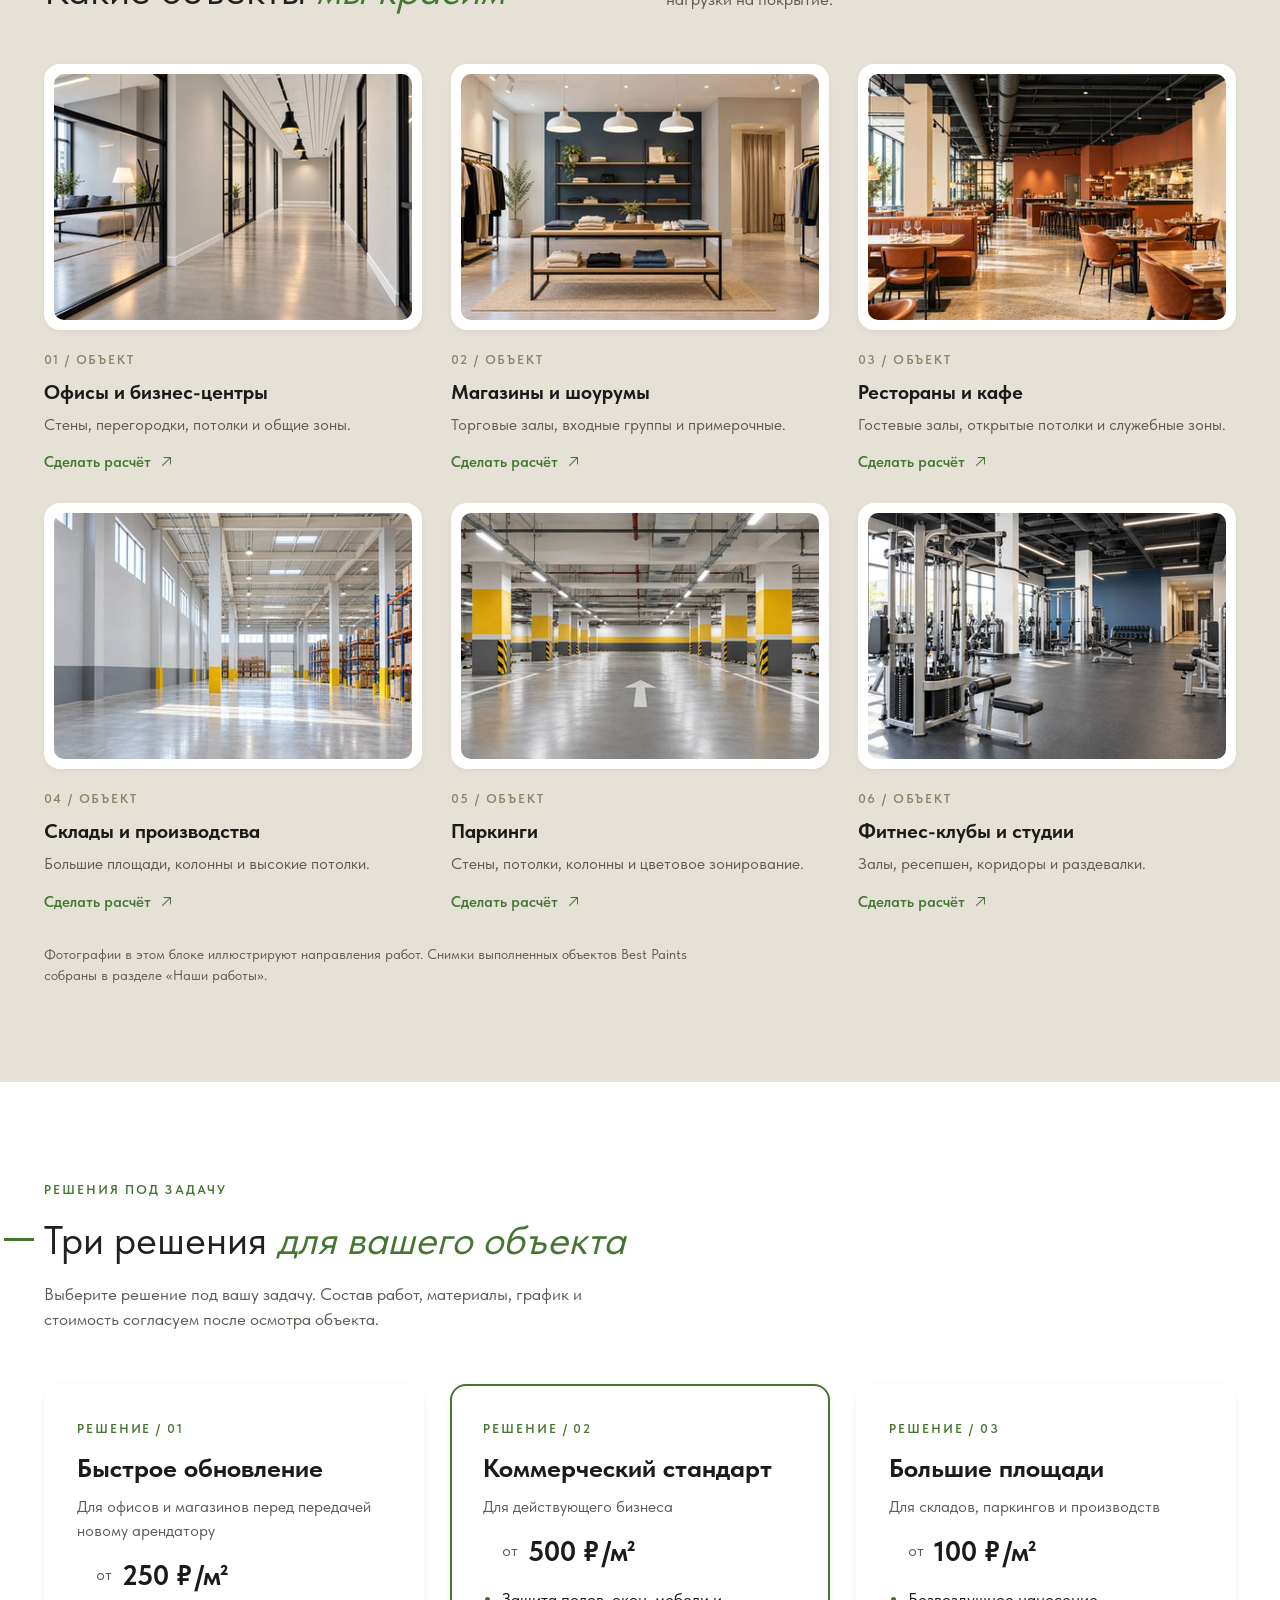
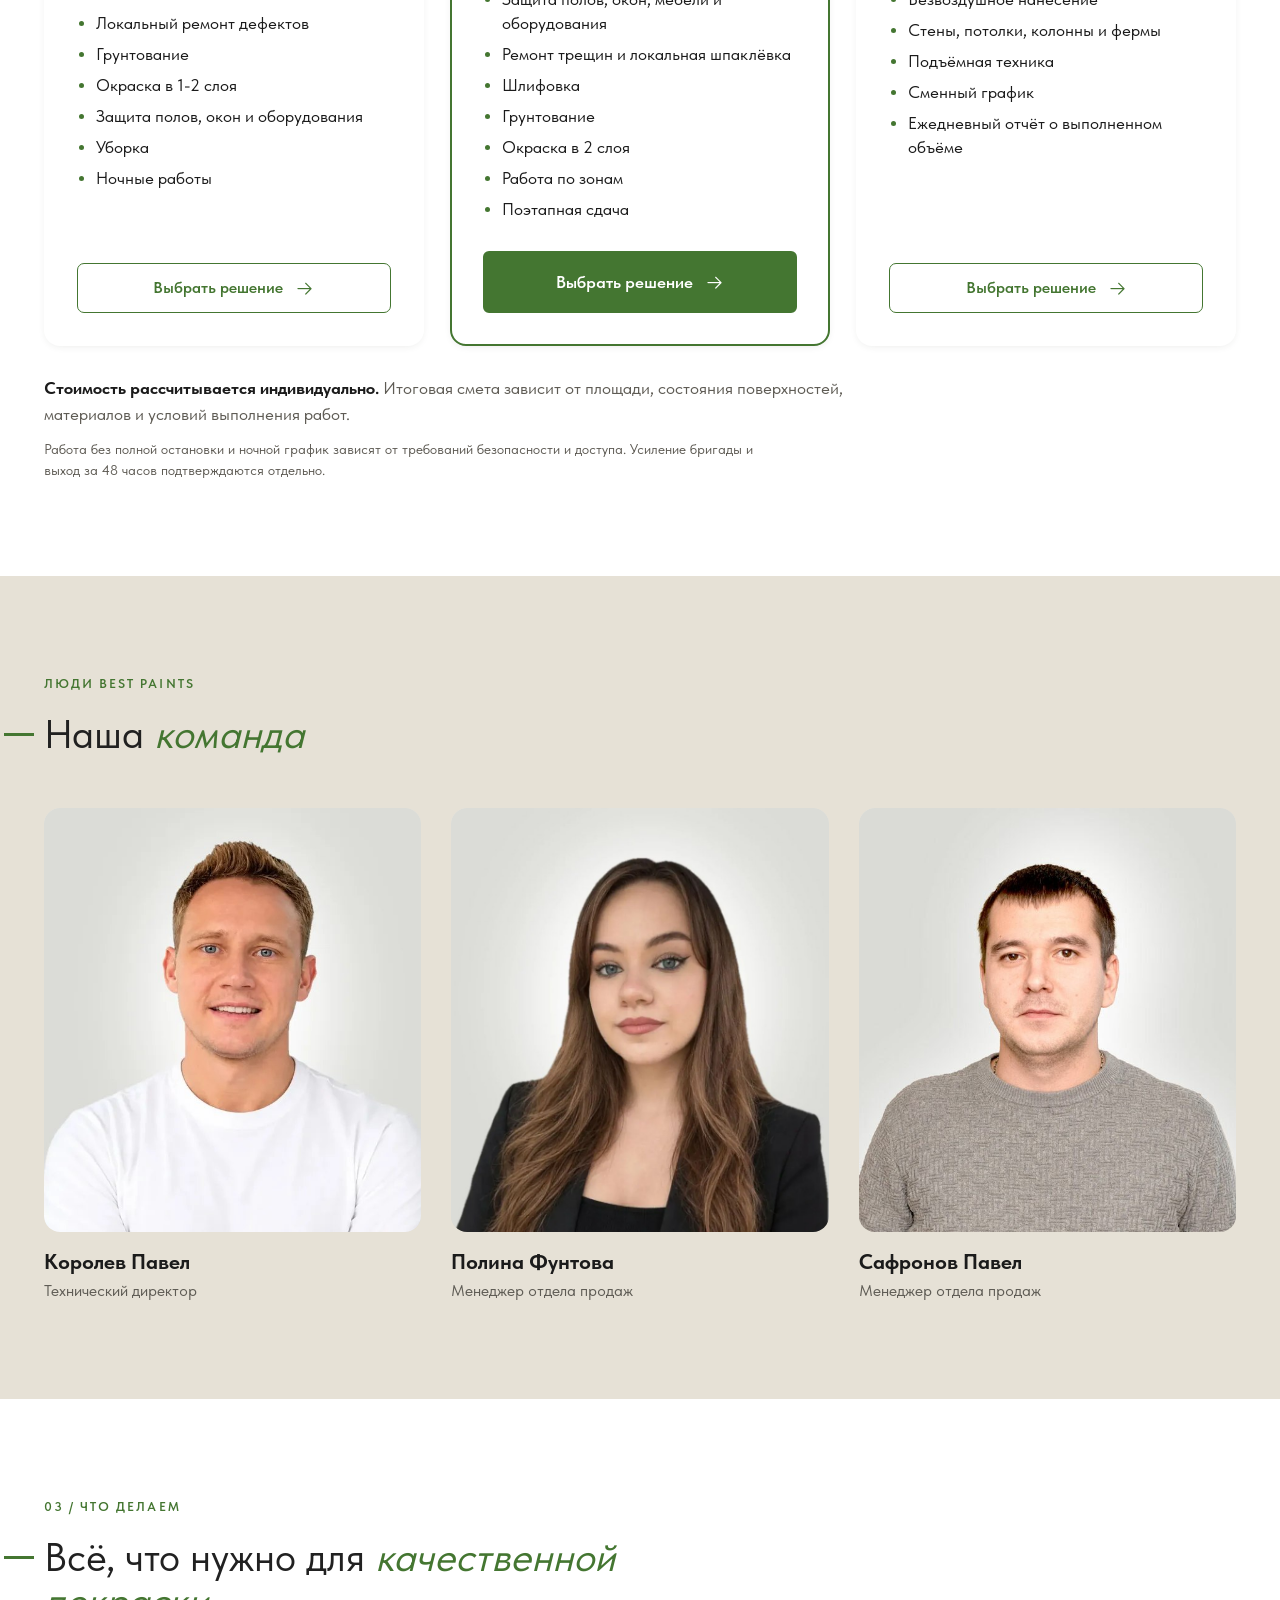
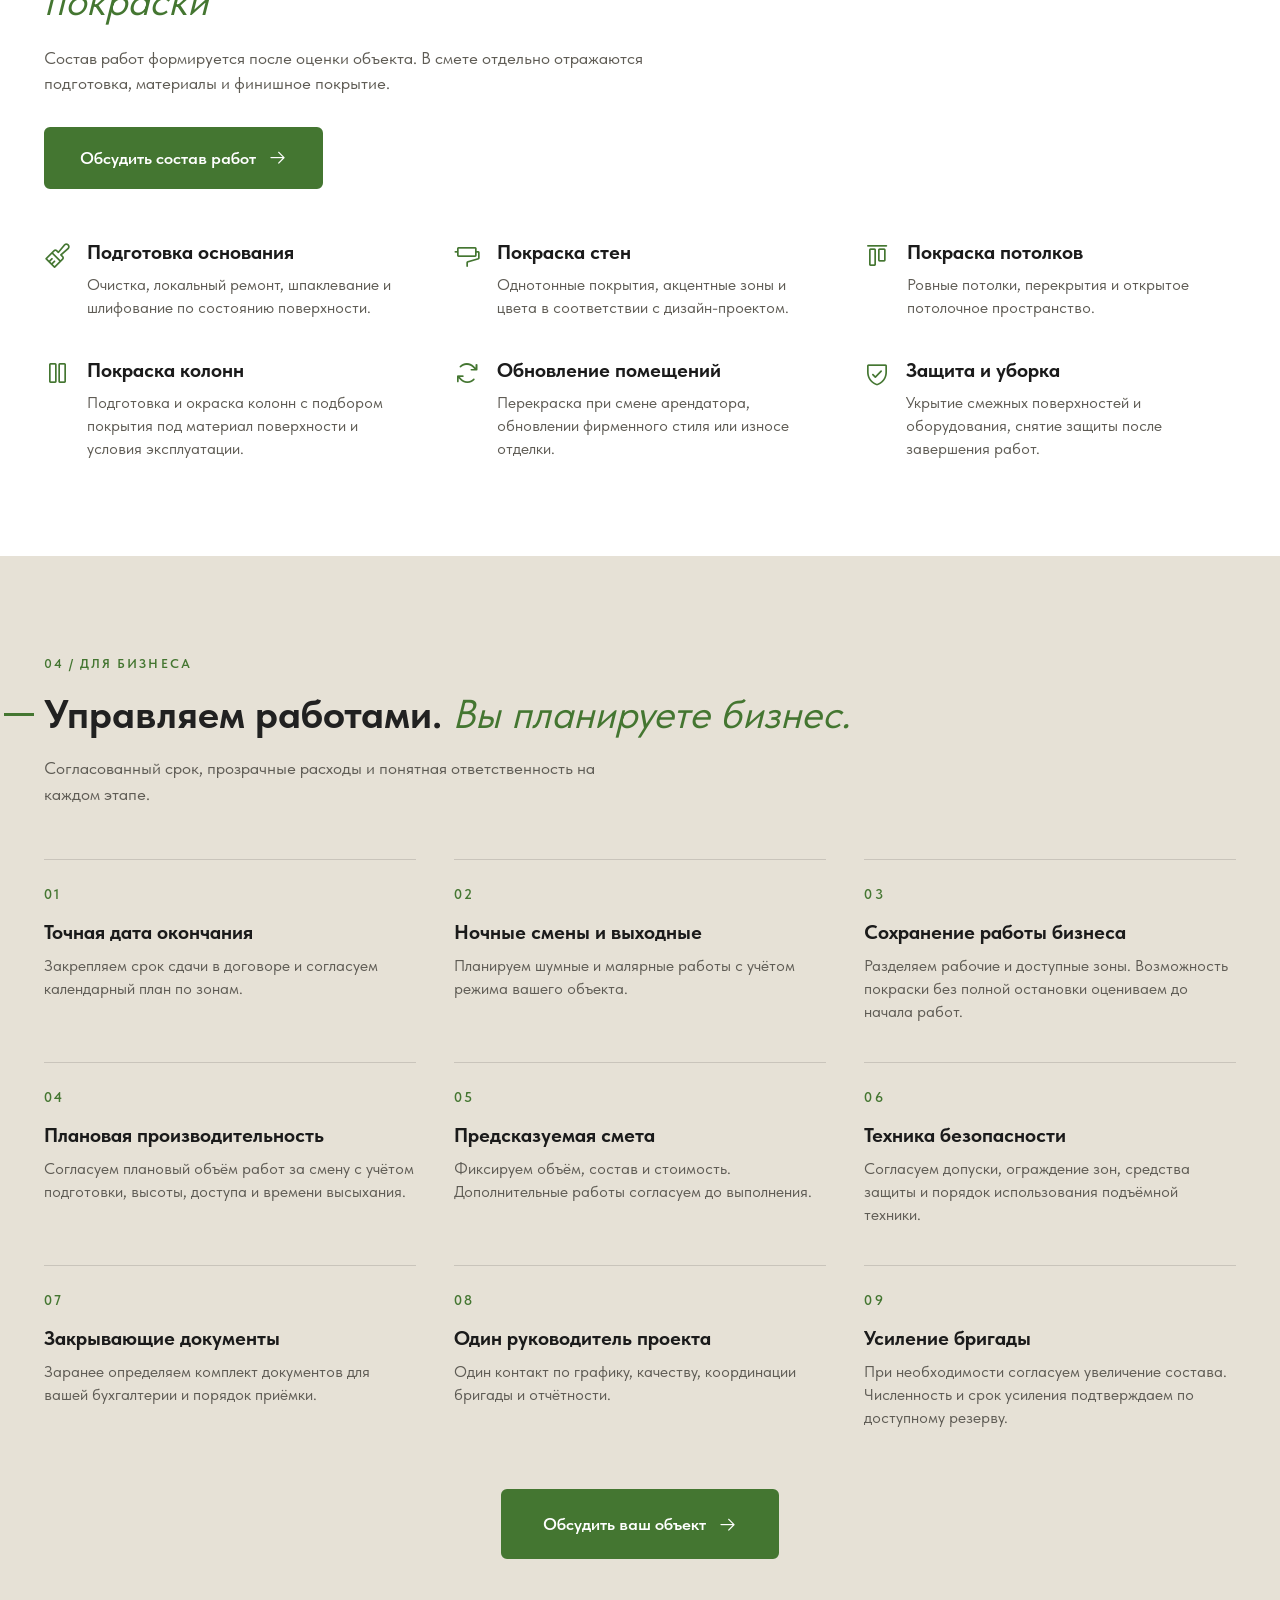
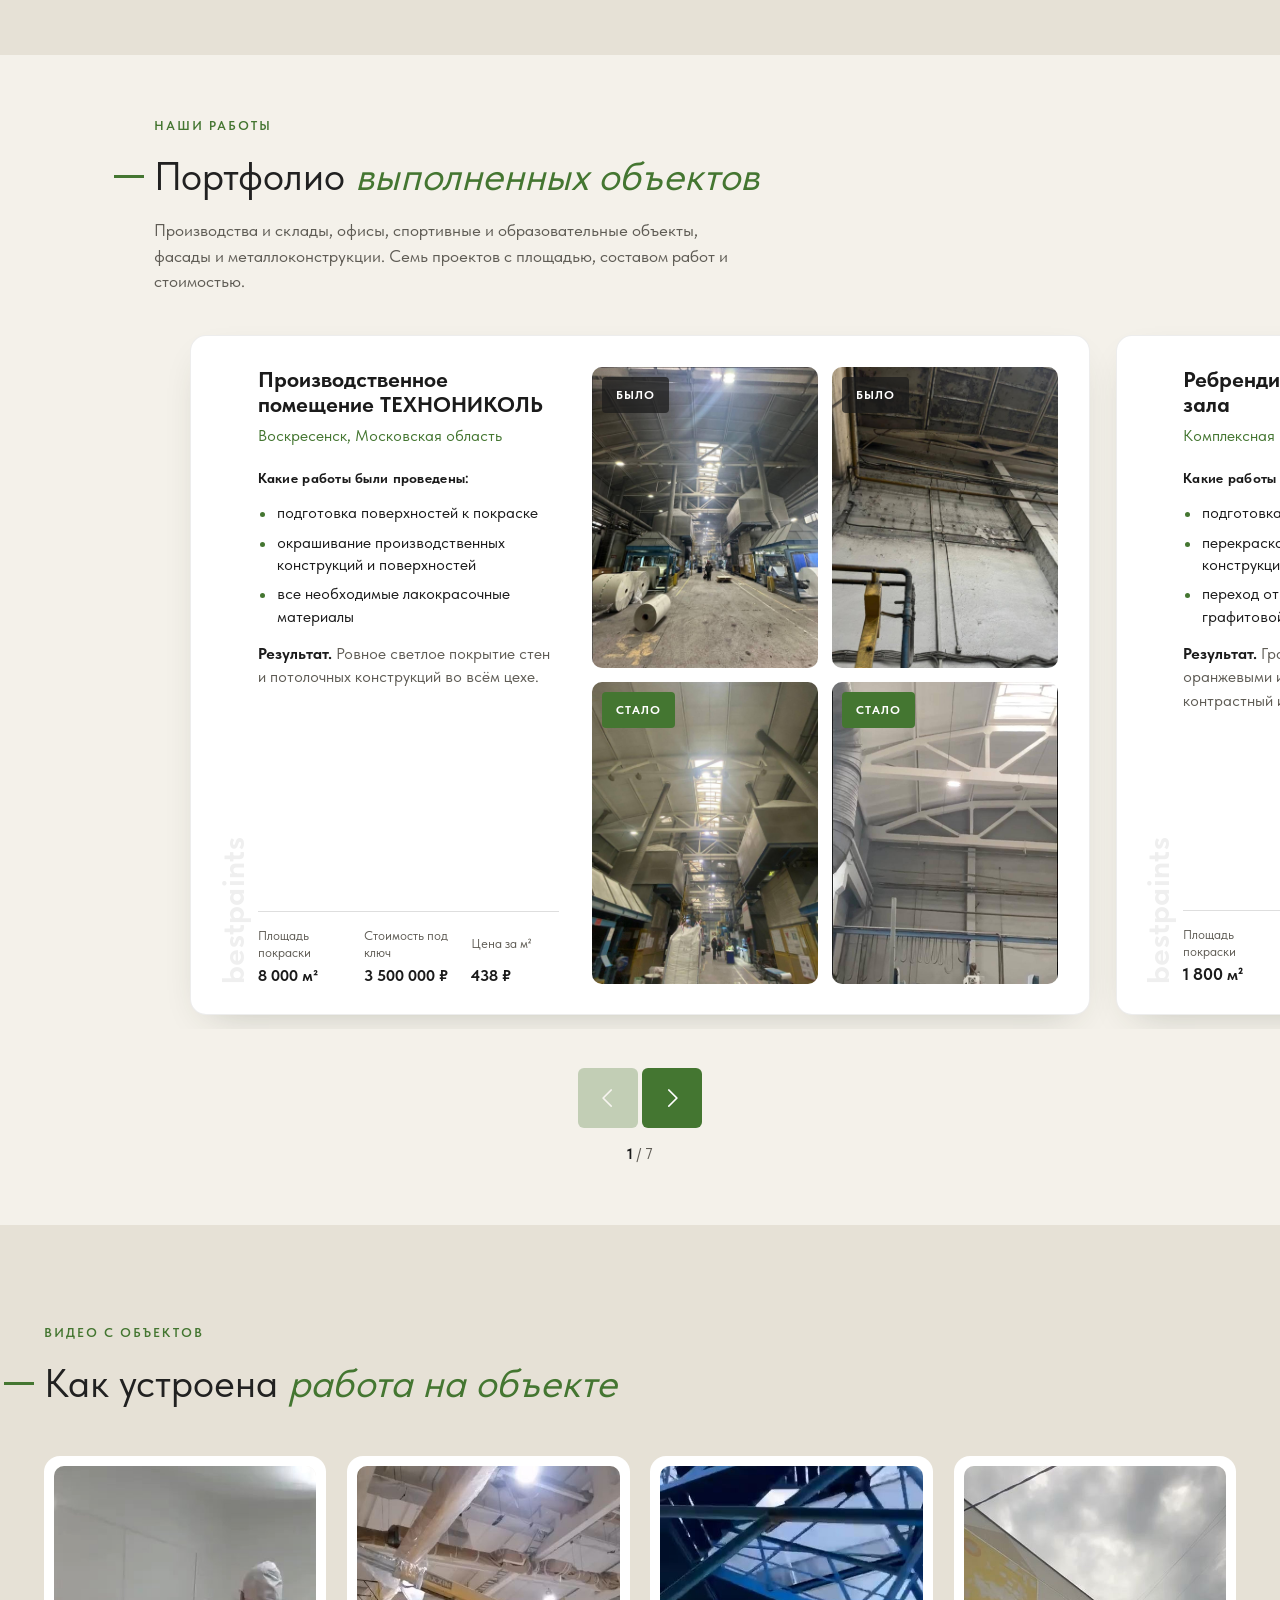
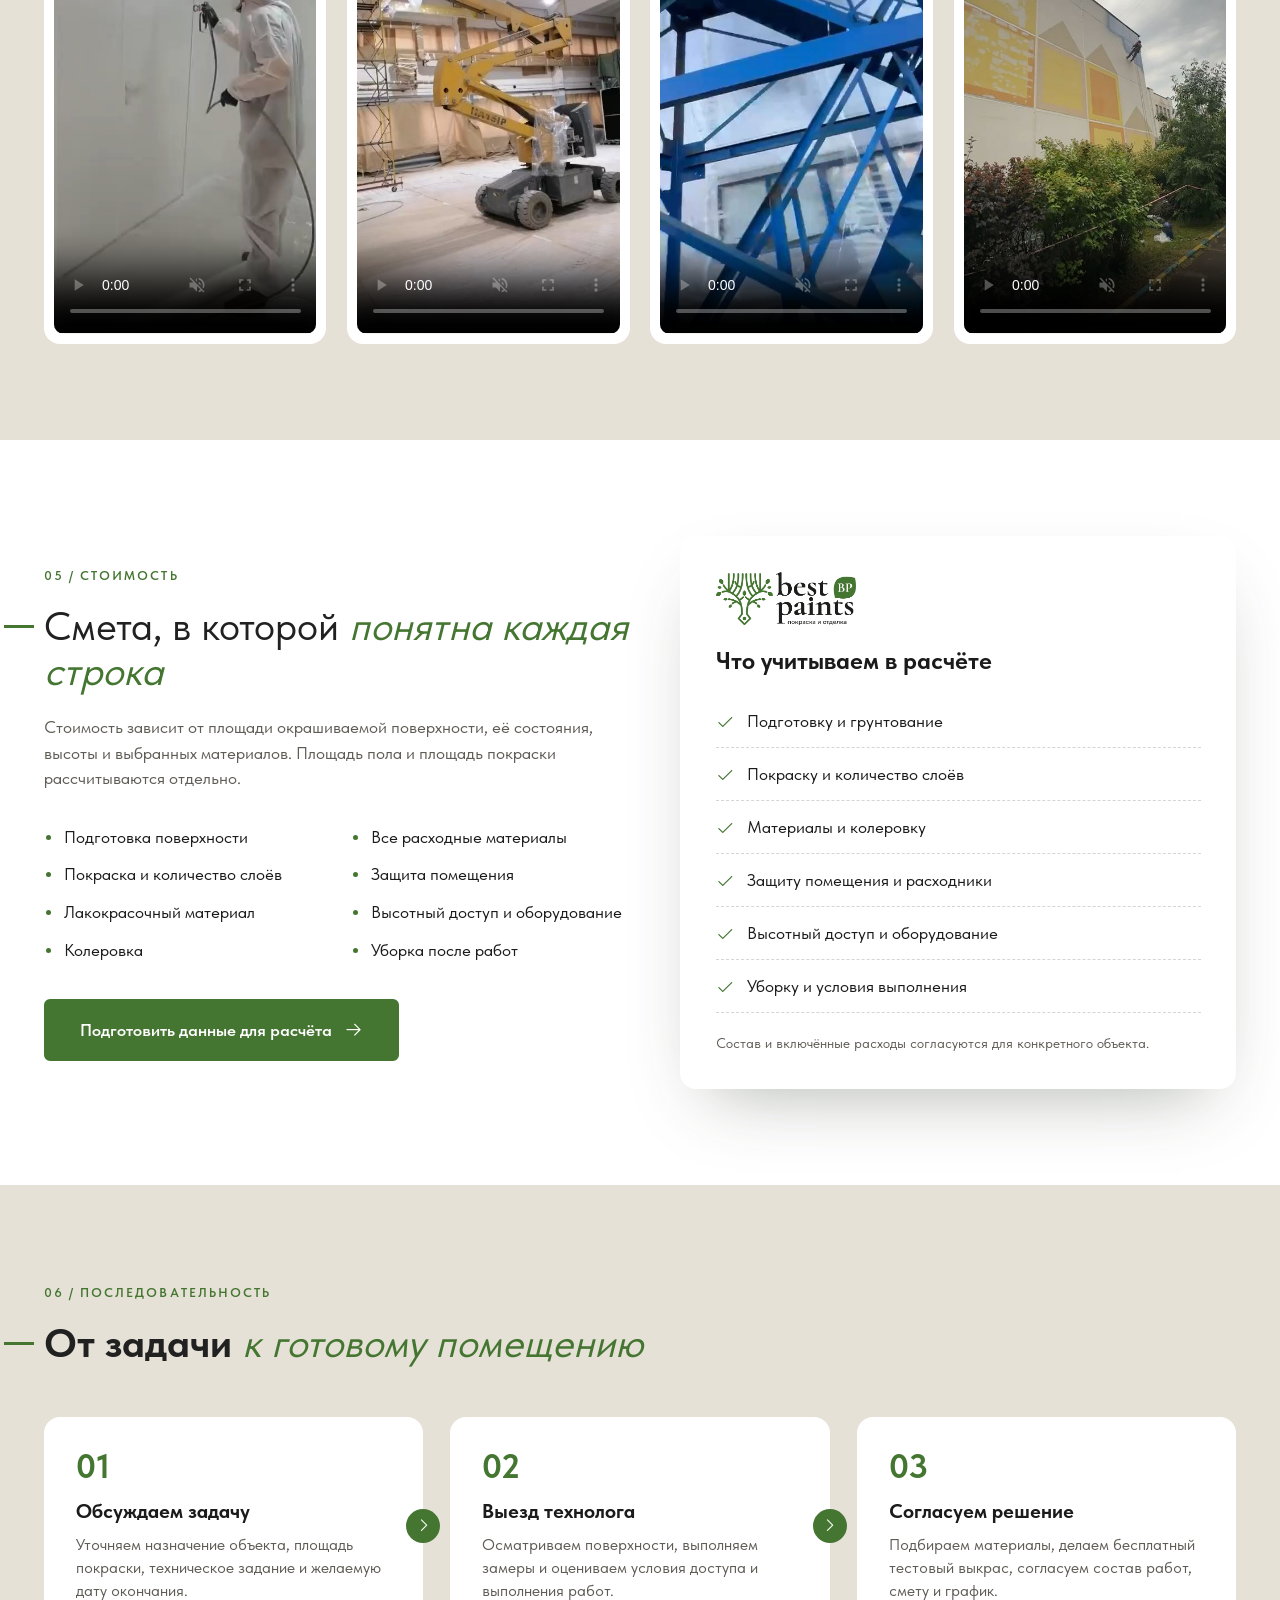
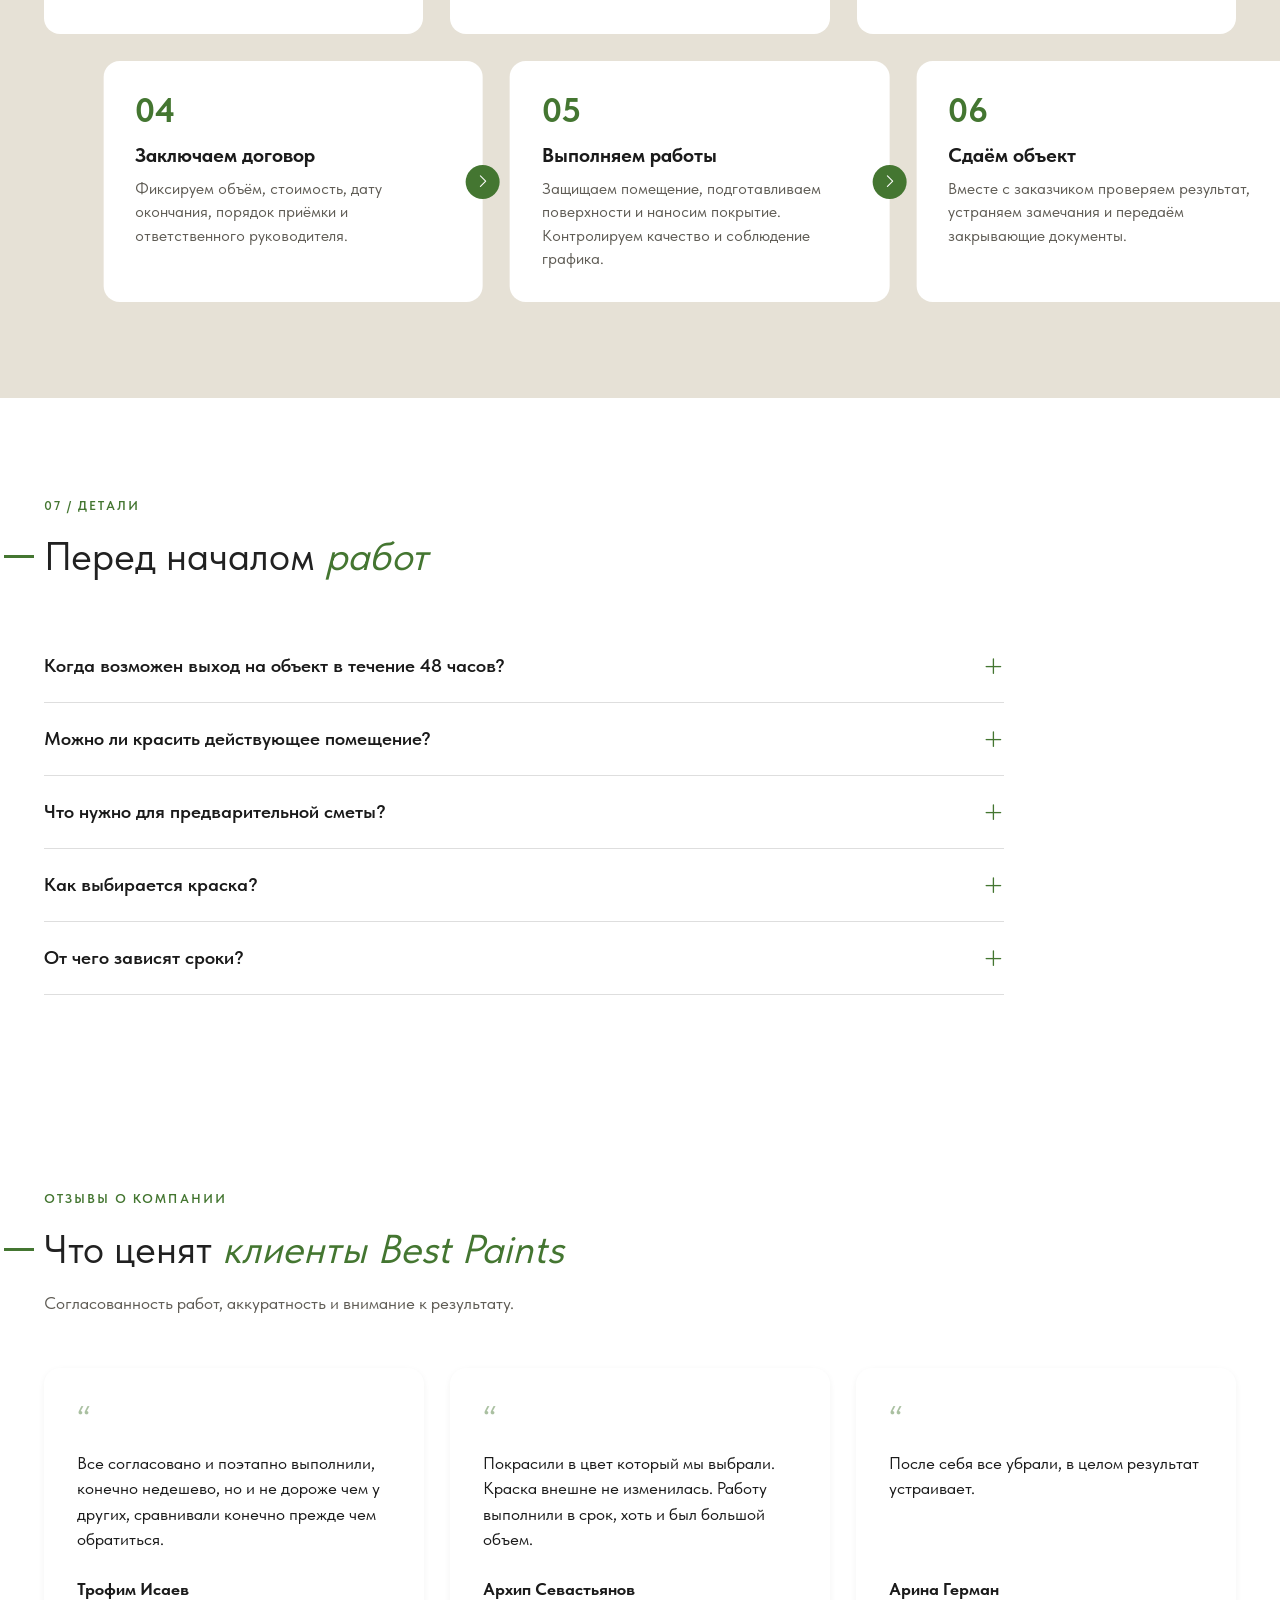
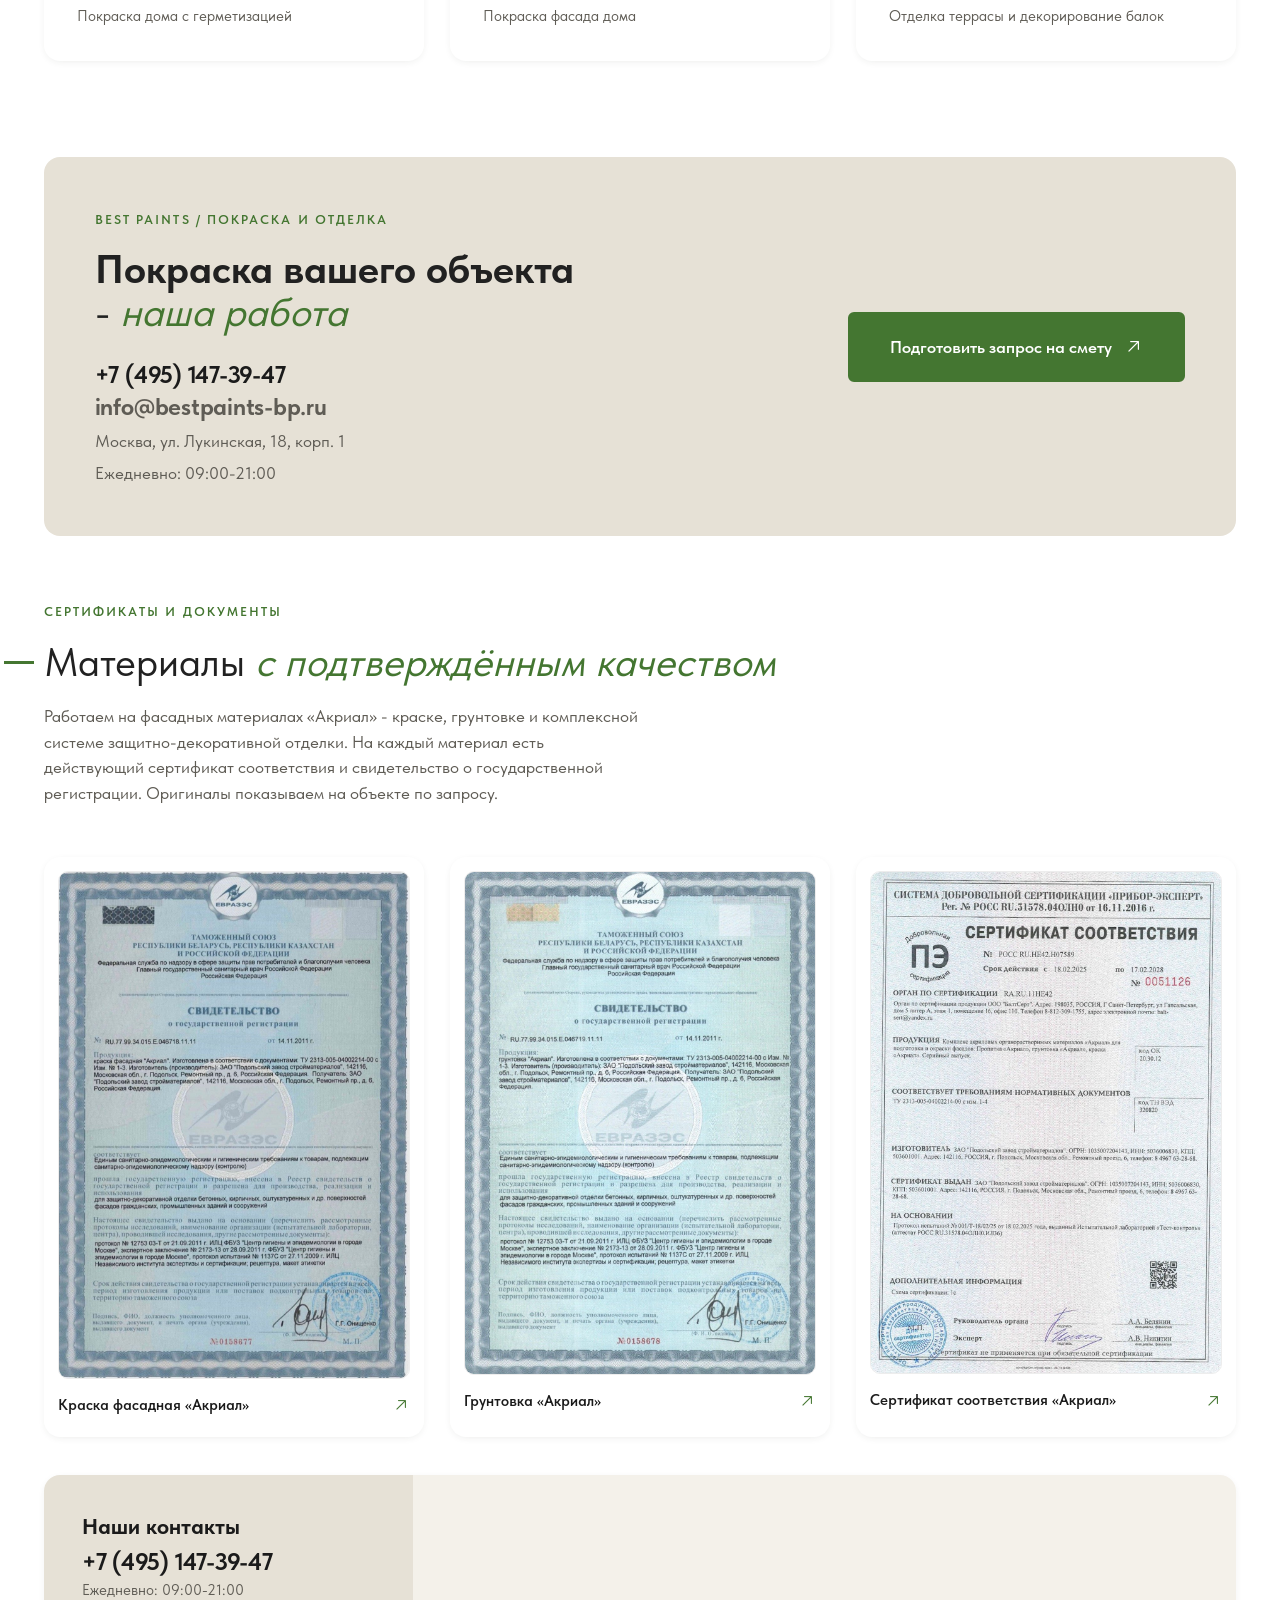
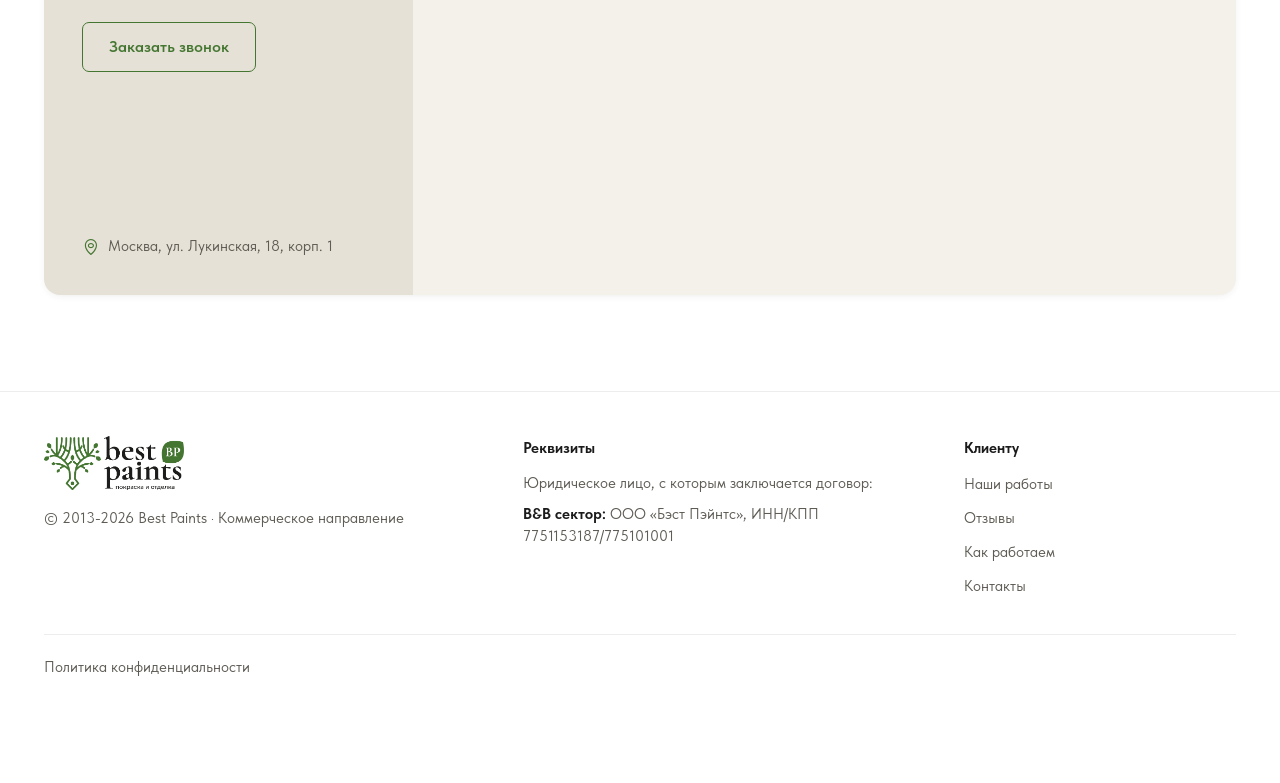
==== commit 7325d653: "Продлён срок акции -10% до 10 декабря Co-Authored-By: Claude Sonnet 5.5 <noreply@anthropic.com>" ====
--- a/pokraskabigploshad/index.html
+++ b/pokraskabigploshad/index.html
@@ -308,7 +308,7 @@
            width="1448" height="1086" fetchpriority="high" decoding="async">
       <div class="hero__promo">
         <b>-10%</b>
-        <p>на работы и материалы<br>только до 30 ноября</p>
+        <p>на работы и материалы<br>только до 10 декабря</p>
       </div>
       <p class="hero__tag">Срок. Смета. Один ответственный.</p>
     </div>
